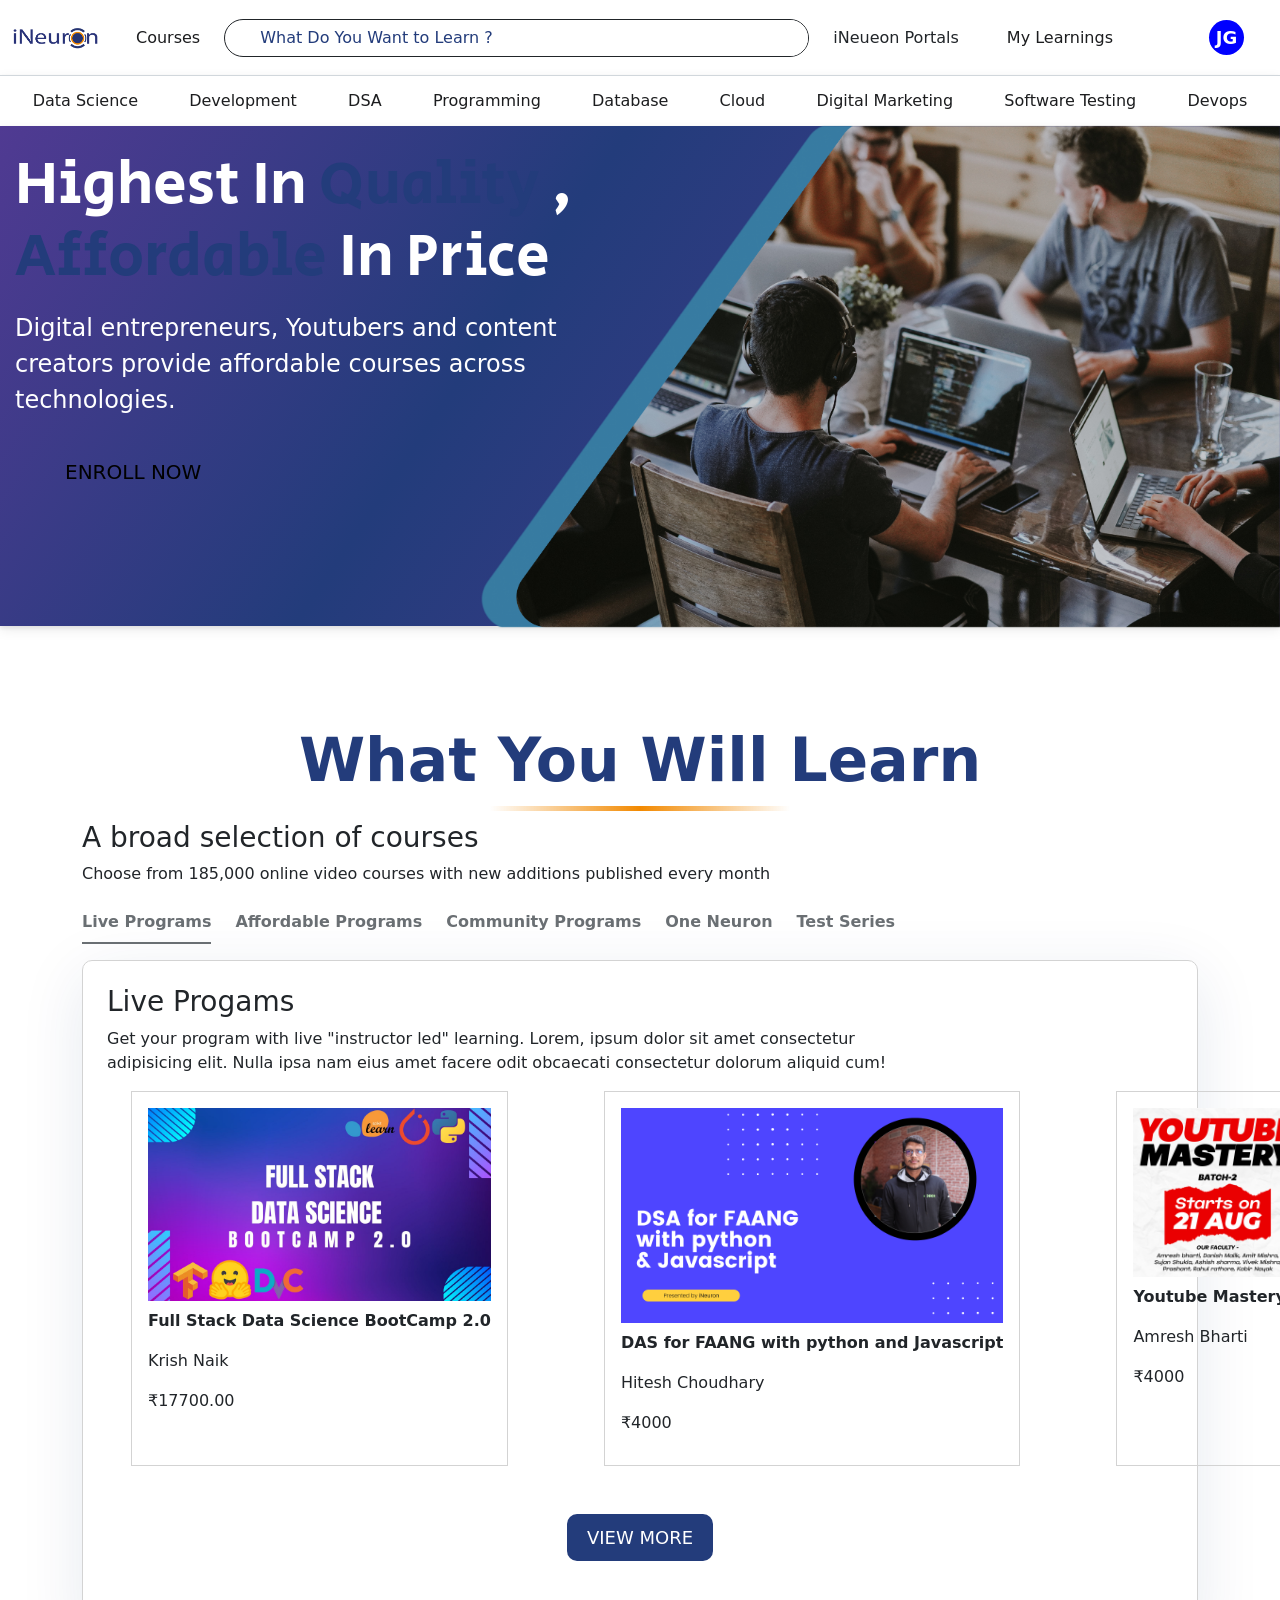
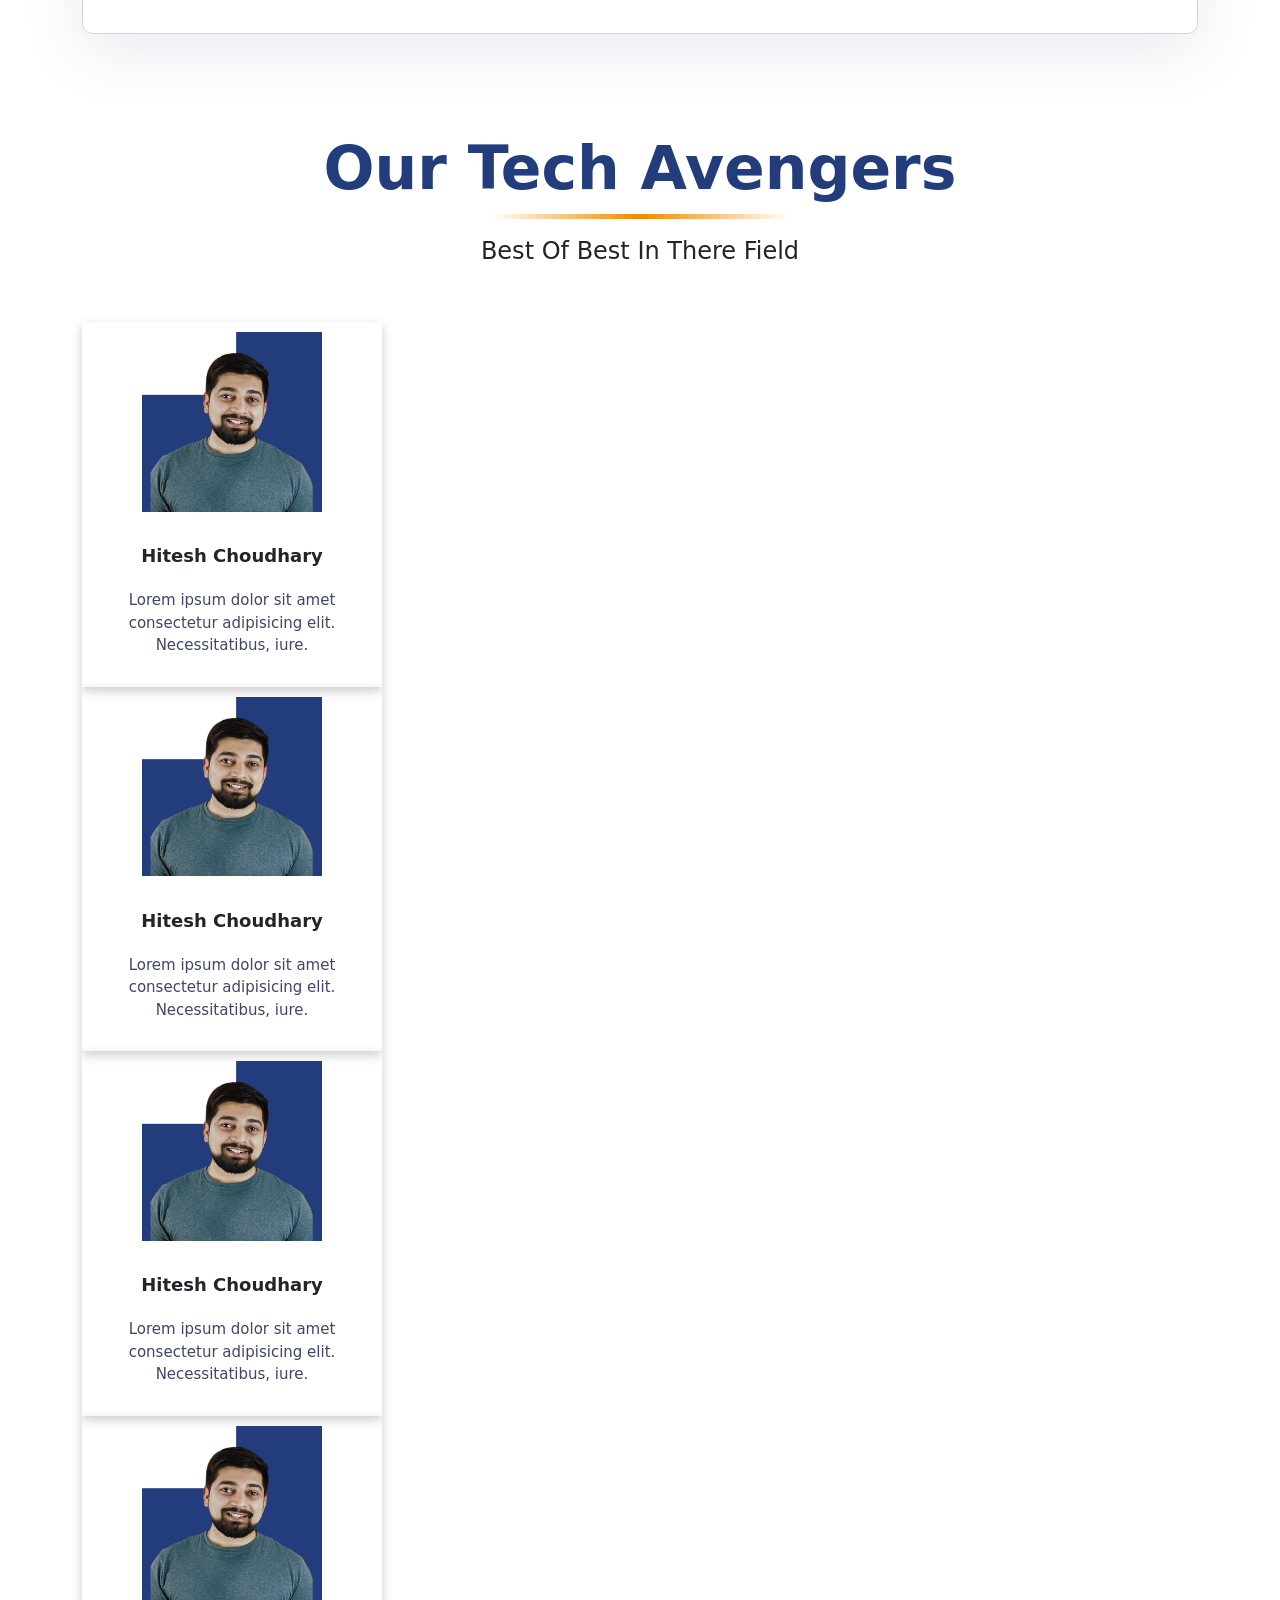
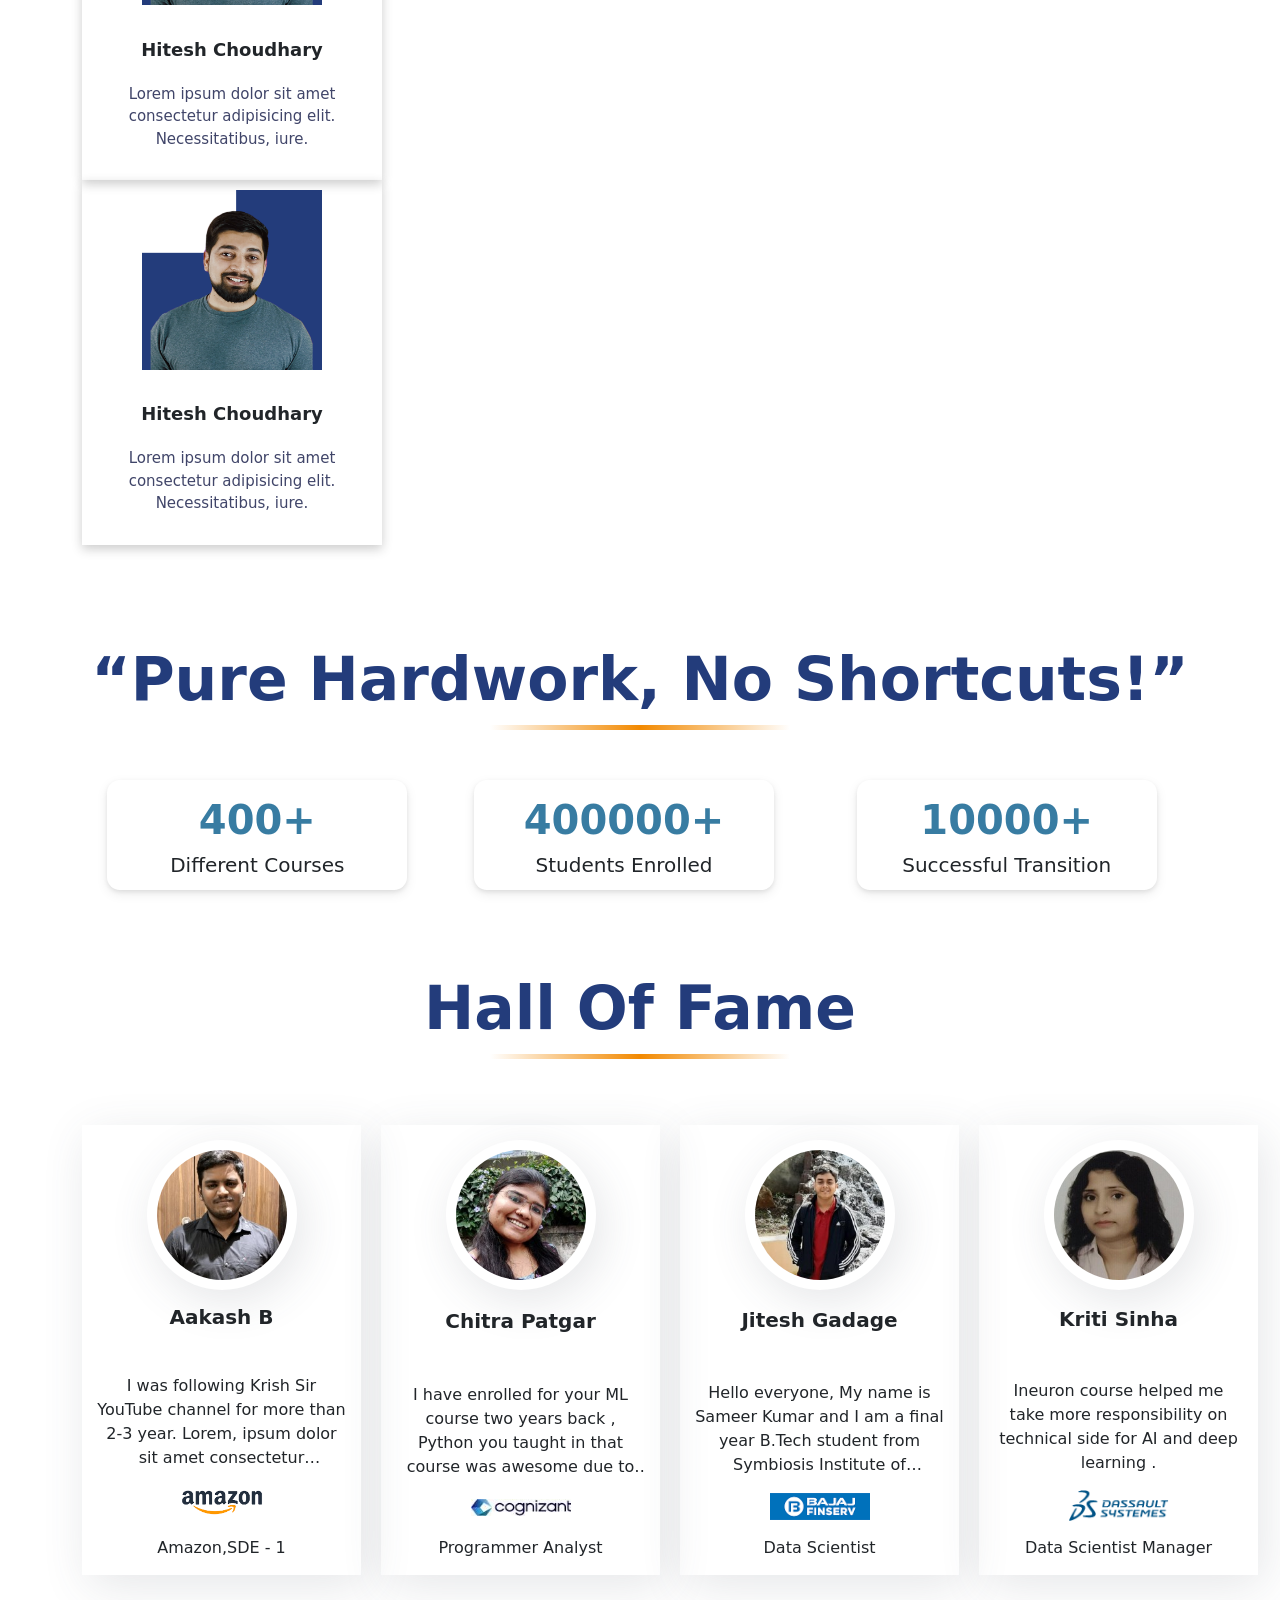
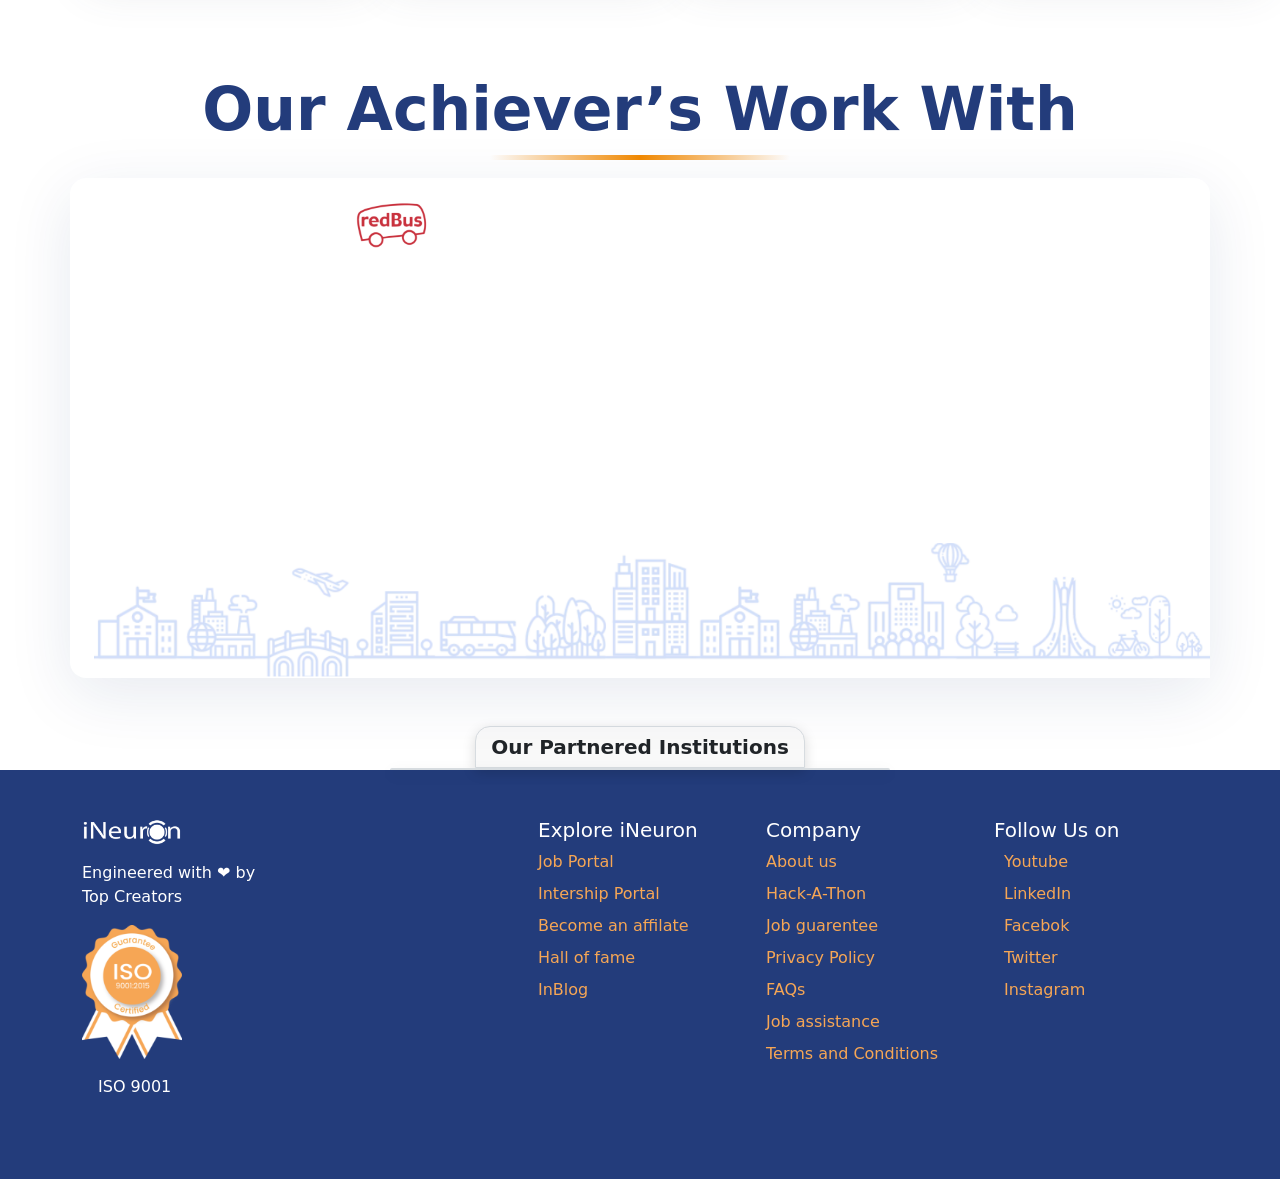
==== index.html @ 837be6ba "done with the slider bug fix" ====
<!DOCTYPE html>
<html lang="en">

<head>
    <meta charset="UTF-8">
    <meta http-equiv="X-UA-Compatible" content="IE=edge">
    <meta name="viewport" content="width=device-width, initial-scale=1.0">
    <title>Affordable & Competent Courses</title>
    <link rel="stylesheet" href="./css/style.css">
    <link rel="icon" href="./assets/favicon.jpg" type="image/png">
    <script src="jquery-3.6.0.min.js"></script>

    <!-- bootstap  -->
    <link href="https://cdn.jsdelivr.net/npm/bootstrap@5.2.0/dist/css/bootstrap.min.css" rel="stylesheet"
        integrity="sha384-gH2yIJqKdNHPEq0n4Mqa/HGKIhSkIHeL5AyhkYV8i59U5AR6csBvApHHNl/vI1Bx" crossorigin="anonymous">
    <!-- bootstap  -->
    <script src="jquery-3.6.0.min.js"></script>

    <script src="./script.js"></script>
    <script src="https://unpkg.com/aos@2.3.1/dist/aos.js"></script>


    <link rel="stylesheet" href="https://cdnjs.cloudflare.com/ajax/libs/slick-carousel/1.8.1/slick.css"
        integrity="sha512-wR4oNhLBHf7smjy0K4oqzdWumd+r5/+6QO/vDda76MW5iug4PT7v86FoEkySIJft3XA0Ae6axhIvHrqwm793Nw=="
        crossorigin="anonymous" referrerpolicy="no-referrer" />

    <link href="https://unpkg.com/aos@2.3.1/dist/aos.css" rel="stylesheet">


    <link rel="preconnect" href="https://fonts.googleapis.com">
    <link rel="preconnect" href="https://fonts.gstatic.com" crossorigin>
    <link href="https://fonts.googleapis.com/css2?family=Secular+One&display=swap" rel="stylesheet">


</head>

<body>

    <div class="full-width">
        <div class="main-wrapper">
            <div class="container-fluid">
                <div class="row main-navHeader d-none d-sm-none d-md-block d-lg-block">
                    <div class="col-md-12 col-12">
                        <div class="navbar-div d-flex b align-items-center">
                            <div class="nav-logo d-flex align-items-center ">
                                <img src="./assets/ineuron-logo.png" alt="ineuron-logo" class="nav-logoimg">
                            </div>
                            <div class="ineuron-coursediv dropdown d-flex h-100 px-4 position-relative">
                                <div class="dropdownn d-flex">
                                    <button class=" dropdown-btn dropdown-toggle" type="button"
                                        data-bs-toggle="dropdown" aria-expanded="false">
                                        Courses
                                    </button>
                                    <div class="dropdown-menu courses-dropdiv">
                                        <div class="dropdown-box d-flex">
                                            <div class="course-column-one">

                                                <div
                                                    class="first-couse d-flex align-items-center justify-content-between px-3">
                                                    <div class="dropdown"><a class="dropdown-item" href="#">Data Science
                                                        </a>
                                                    </div>
                                                    <i class="fa-solid fa-angle-right"></i>
                                                </div>


                                                <div
                                                    class="first-couse d-flex align-items-center justify-content-between px-3">
                                                    <div class="dropdown"><a class="dropdown-item" href="#">Big Data
                                                        </a>
                                                    </div>
                                                    <i class="fa-solid fa-angle-right"></i>
                                                </div>
                                                <div
                                                    class="first-couse d-flex align-items-center justify-content-between px-3">
                                                    <div class="dropdown"><a class="dropdown-item" href="#">Data
                                                            Analytics</Datag>
                                                        </a>
                                                    </div>
                                                    <i class="fa-solid fa-angle-right"></i>
                                                </div>
                                                <div
                                                    class="first-couse d-flex align-items-center justify-content-between px-3">
                                                    <div class="dropdown"><a class="dropdown-item" href="#">Development
                                                        </a>
                                                    </div>
                                                    <i class="fa-solid fa-angle-right"></i>
                                                </div>
                                                <div
                                                    class="first-couse d-flex align-items-center justify-content-between px-3">
                                                    <div class="dropdown"><a class="dropdown-item" href="#">Web
                                                            Development
                                                        </a>
                                                    </div>
                                                    <i class="fa-solid fa-angle-right"></i>
                                                </div>
                                                <div
                                                    class="first-couse d-flex align-items-center justify-content-between px-3">
                                                    <div class="dropdown"><a class="dropdown-item" href="#">Mobile
                                                            Development
                                                        </a>
                                                    </div>
                                                    <i class="fa-solid fa-angle-right"></i>
                                                </div>
                                                <div
                                                    class="first-couse d-flex align-items-center justify-content-between px-3">
                                                    <div class="dropdown"><a class="dropdown-item" href="#">Blockchain
                                                            Development
                                                        </a>
                                                    </div>
                                                    <i class="fa-solid fa-angle-right"></i>
                                                </div>
                                                <div
                                                    class="first-couse d-flex align-items-center justify-content-between px-3">
                                                    <div class="dropdown"><a class="dropdown-item" href="#">Programming
                                                        </a>
                                                    </div>
                                                    <i class="fa-solid fa-angle-right"></i>
                                                </div>
                                                <div
                                                    class="first-couse d-flex align-items-center justify-content-between px-3">
                                                    <div class="dropdown"><a class="dropdown-item" href="#">cyber
                                                            security
                                                        </a>
                                                    </div>
                                                    <i class="fa-solid fa-angle-right"></i>
                                                </div>
                                                <div
                                                    class="first-couse d-flex align-items-center justify-content-between px-3">
                                                    <div class="dropdown"><a class="dropdown-item" href="#">Testing
                                                        </a>
                                                    </div>
                                                    <i class="fa-solid fa-angle-right"></i>
                                                </div>
                                                <div
                                                    class="first-couse d-flex align-items-center justify-content-between px-3">
                                                    <div class="dropdown"><a class="dropdown-item" href="#">Digital
                                                            Marketing
                                                        </a>
                                                    </div>
                                                    <i class="fa-solid fa-angle-right"></i>
                                                </div>

                                            </div>
                                            <div class="course-column-one">

                                                <div
                                                    class="first-couse d-flex align-items-center justify-content-between px-3">
                                                    <div class="dropdown"><a class="dropdown-item" href="#">Cloud
                                                        </a>
                                                    </div>
                                                    <i class="fa-solid fa-angle-right"></i>
                                                </div>


                                                <div
                                                    class="first-couse d-flex align-items-center justify-content-between px-3">
                                                    <div class="dropdown"><a class="dropdown-item" href="#">DEVOPS
                                                        </a>
                                                    </div>
                                                    <i class="fa-solid fa-angle-right"></i>
                                                </div>
                                                <div
                                                    class="first-couse d-flex align-items-center justify-content-between px-3">
                                                    <div class="dropdown"><a class="dropdown-item" href="#">IOT
                                                        </a>
                                                    </div>
                                                    <i class="fa-solid fa-angle-right"></i>
                                                </div>
                                                <div
                                                    class="first-couse d-flex align-items-center justify-content-between px-3">
                                                    <div class="dropdown"><a class="dropdown-item" href="#">RPA
                                                        </a>
                                                    </div>
                                                    <i class="fa-solid fa-angle-right"></i>
                                                </div>
                                                <div
                                                    class="first-couse d-flex align-items-center justify-content-between px-3">
                                                    <div class="dropdown"><a class="dropdown-item" href="#">AR VR
                                                        </a>
                                                    </div>
                                                    <i class="fa-solid fa-angle-right"></i>
                                                </div>
                                                <div
                                                    class="first-couse d-flex align-items-center justify-content-between px-3">
                                                    <div class="dropdown"><a class="dropdown-item" href="#">SALESFORCE
                                                        </a>
                                                    </div>
                                                    <i class="fa-solid fa-angle-right"></i>
                                                </div>
                                                <div
                                                    class="first-couse d-flex align-items-center justify-content-between px-3">
                                                    <div class="dropdown"><a class="dropdown-item" href="#">DTAT
                                                            STRUCTURES
                                                        </a>
                                                    </div>
                                                    <i class="fa-solid fa-angle-right"></i>
                                                </div>
                                                <div
                                                    class="first-couse d-flex align-items-center justify-content-between px-3">
                                                    <div class="dropdown"><a class="dropdown-item" href="#">SYSTEM
                                                            DESIGN
                                                        </a>
                                                    </div>
                                                    <i class="fa-solid fa-angle-right"></i>
                                                </div>
                                                <div
                                                    class="first-couse d-flex align-items-center justify-content-between px-3">
                                                    <div class="dropdown"><a class="dropdown-item" href="#">DATABASE
                                                        </a>
                                                    </div>
                                                    <i class="fa-solid fa-angle-right"></i>
                                                </div>
                                                <div
                                                    class="first-couse d-flex align-items-center justify-content-between px-3">
                                                    <div class="dropdown"><a class="dropdown-item" href="#">APTITUDE
                                                        </a>
                                                    </div>
                                                    <i class="fa-solid fa-angle-right"></i>
                                                </div>
                                                <div
                                                    class="first-couse d-flex align-items-center justify-content-between px-3">
                                                    <div class="dropdown"><a class="dropdown-item" href="#">RESUME
                                                        </a>
                                                    </div>
                                                    <i class="fa-solid fa-angle-right"></i>
                                                </div>
                                            </div>
                                        </div>
                                    </div>
                                </div>
                            </div>
                            <div class="input-group searchbar-div  flex-1">
                                <span class="input-group-text search-icon" id="basic-addon1"><i
                                        class="fa-solid fa-magnifying-glass"></i></span>
                                <input type="text" class="form-control course-serch"
                                    placeholder="What Do You Want to Learn ?" aria-label="Username"
                                    aria-describedby="basic-addon1">
                            </div>

                            <div class="ineuron-coursediv my-4 px-4 position-relative">
                                <div class="all-portasl">
                                    iNeueon Portals
                                </div>
                            </div>
                            <!-- <div class="ineuron-coursediv dropdownn  my-4 px-4 position-relative">
                                My Learning <span><i class="fa-solid fa-angle-down"></i></span>
                            </div> -->

                            <div class="ineuron-coursediv dropdown d-flex h-100 px-4 position-relative">
                                <div class="dropdownn d-flex">
                                    <button class=" dropdown-btn dropdown-toggle" type="button">
                                        My Learnings
                                    </button>

                                    <div class="dropdown-menu  my-learning-div ">
                                        <div class="my-learning ">
                                            <div
                                                class="mycourse-one border-bottom d-flex  justify-content-between align-items-center gap-2 p-2">
                                                <div class="mycousre-imgdiv">
                                                    <img src="./assets/2.png" width="100px" alt="" class="course-img">
                                                </div>
                                                <div class="course-namediv ">
                                                    DSA for FAANG with Javascript and python .
                                                </div>


                                            </div>
                                            <div
                                                class="mycourse-one  d-flex justify-content-between align-items-center gap-2 p-2">
                                                <div class="mycousre-imgdiv">
                                                    <img src="./assets/2.png" width="100px" alt="" class="course-img">
                                                </div>
                                                <div class="course-namediv ">
                                                    DSA for FAANG with Javascript and python .
                                                </div>
                                            </div>

                                        </div>
                                    </div>


                                </div>
                            </div>

                            <div class="ineuron-coursediv my-4 px-4 position-relative">
                                <i class="fa-solid fa-bell"></i>
                            </div>

                            <div class="ineuron-coursediv my-4 px-4 position-relative">
                                <div class="profile-imgdiv d-flex justify-content-center align-items-center">
                                    JG
                                </div>
                            </div>
                        </div>



                    </div>
                </div>
            </div>

            <!---------------------------------------- secondary navbar --------------------------------------------->

            <div class="full-width">
                <div class="main-wrapper">
                    <div class="container-fluid">
                        <div class="secondary-navbar row d-none d-sm-none d-md-block d-lg-block">
                            <div class="col-md-12 col-12">
                                <div class="secnd-navbardiv ">
                                    <div class="col-md-12">
                                        <div
                                            class="allCourses-div d-flex justify-content-center align-items-center position-relative">


                                            <div class="courses-div  d-flex dropdown ">
                                                <div class=" dropdown-btn dropdown-toggle" type="button">
                                                    Data Science
                                                </div>
                                                <div class="dropdown-menu sec-menu ">
                                                    <div class="sec-navmenu">
                                                        <div class="d-flex ">
                                                            <div><a class="dropdown-item text-white"
                                                                    href="#">Actionnn</a></div>
                                                            <div><a class="dropdown-item text-white" href="#">Another
                                                                    action</a></div>
                                                            <div><a class="dropdown-item text-white" href="#">Something
                                                                    else here</a></div>
                                                        </div>
                                                    </div>

                                                </div>
                                            </div>

                                            <div class="courses-div  d-flex dropdown ">
                                                <div class=" dropdown-btn dropdown-toggle" type="button"
                                                    data-bs-toggle="dropdown" aria-expanded="false">
                                                    Development
                                                </div>
                                                <div class="dropdown-menu sec-menu ">
                                                    <div class="sec-navmenu">
                                                        <div class="d-flex ">
                                                            <div><a class="dropdown-item text-white"
                                                                    href="#">Actionnn</a></div>
                                                            <div><a class="dropdown-item text-white" href="#">Another
                                                                    action</a></div>
                                                            <div><a class="dropdown-item text-white" href="#">Something
                                                                    else here</a></div>
                                                        </div>
                                                    </div>

                                                </div>
                                            </div>

                                            <div class="courses-div  d-flex dropdown ">
                                                <div class=" dropdown-btn dropdown-toggle" type="button"
                                                    data-bs-toggle="dropdown" aria-expanded="false">
                                                    DSA
                                                </div>
                                                <div class="dropdown-menu sec-menu ">
                                                    <div class="sec-navmenu">
                                                        <div class="d-flex ">
                                                            <div><a class="dropdown-item text-white"
                                                                    href="#">Actionnn</a></div>
                                                            <div><a class="dropdown-item text-white" href="#">Another
                                                                    action</a></div>
                                                            <div><a class="dropdown-item text-white" href="#">Something
                                                                    else here</a></div>
                                                        </div>
                                                    </div>

                                                </div>
                                            </div>

                                            <div class="courses-div  d-flex dropdown ">
                                                <div class=" dropdown-btn dropdown-toggle" type="button"
                                                    data-bs-toggle="dropdown" aria-expanded="false">
                                                    Programming
                                                </div>
                                                <div class="dropdown-menu sec-menu ">
                                                    <div class="sec-navmenu">
                                                        <div class="d-flex ">
                                                            <div><a class="dropdown-item text-white"
                                                                    href="#">Actionnn</a></div>
                                                            <div><a class="dropdown-item text-white" href="#">Another
                                                                    action</a></div>
                                                            <div><a class="dropdown-item text-white" href="#">Something
                                                                    else here</a></div>
                                                        </div>
                                                    </div>

                                                </div>
                                            </div>

                                            <div class="courses-div  d-flex dropdown ">
                                                <div class=" dropdown-btn dropdown-toggle" type="button"
                                                    data-bs-toggle="dropdown" aria-expanded="false">
                                                    Database
                                                </div>
                                                <div class="dropdown-menu sec-menu ">
                                                    <div class="sec-navmenu">
                                                        <div class="d-flex ">
                                                            <div><a class="dropdown-item text-white"
                                                                    href="#">Actionnn</a></div>
                                                            <div><a class="dropdown-item text-white" href="#">Another
                                                                    action</a></div>
                                                            <div><a class="dropdown-item text-white" href="#">Something
                                                                    else here</a></div>
                                                        </div>
                                                    </div>

                                                </div>
                                            </div>

                                            <div class="courses-div  d-flex dropdown ">
                                                <div class=" dropdown-btn dropdown-toggle" type="button"
                                                    data-bs-toggle="dropdown" aria-expanded="false">
                                                    Cloud
                                                </div>
                                                <div class="dropdown-menu sec-menu ">
                                                    <div class="sec-navmenu">
                                                        <div class="d-flex ">
                                                            <div><a class="dropdown-item text-white"
                                                                    href="#">Actionnn</a></div>
                                                            <div><a class="dropdown-item text-white" href="#">Another
                                                                    action</a></div>
                                                            <div><a class="dropdown-item text-white" href="#">Something
                                                                    else here</a></div>
                                                        </div>
                                                    </div>

                                                </div>
                                            </div>

                                            <div class="courses-div  d-flex dropdown ">
                                                <div class=" dropdown-btn dropdown-toggle" type="button"
                                                    data-bs-toggle="dropdown" aria-expanded="false">
                                                    Digital Marketing
                                                </div>
                                                <div class="dropdown-menu sec-menu ">
                                                    <div class="sec-navmenu">
                                                        <div class="d-flex ">
                                                            <div><a class="dropdown-item text-white"
                                                                    href="#">Actionnn</a></div>
                                                            <div><a class="dropdown-item text-white" href="#">Another
                                                                    action</a></div>
                                                            <div><a class="dropdown-item text-white" href="#">Something
                                                                    else here</a></div>
                                                        </div>
                                                    </div>

                                                </div>
                                            </div>
                                            <div class="courses-div  d-flex dropdown ">
                                                <div class=" dropdown-btn dropdown-toggle" type="button"
                                                    data-bs-toggle="dropdown" aria-expanded="false">
                                                    Software Testing
                                                </div>
                                                <div class="dropdown-menu sec-menu ">
                                                    <div class="sec-navmenu">
                                                        <div class="d-flex ">
                                                            <div><a class="dropdown-item text-white"
                                                                    href="#">Actionnn</a></div>
                                                            <div><a class="dropdown-item text-white" href="#">Another
                                                                    action</a></div>
                                                            <div><a class="dropdown-item text-white" href="#">Something
                                                                    else here</a></div>
                                                        </div>
                                                    </div>

                                                </div>
                                            </div>

                                            <div class="courses-div  d-flex dropdown ">
                                                <div class=" dropdown-btn dropdown-toggle" type="button"
                                                    data-bs-toggle="dropdown" aria-expanded="false">
                                                    Devops
                                                </div>
                                                <div class="dropdown-menu sec-menu-devops ">
                                                    <div class="sec-navmenu">
                                                        <div class="d-flex ">
                                                            <div><a class="dropdown-item text-white"
                                                                    href="#">Actionnn</a></div>
                                                            <div><a class="dropdown-item text-white" href="#">Another
                                                                    action</a></div>
                                                            <div><a class="dropdown-item text-white" href="#">Something
                                                                    else here</a></div>
                                                        </div>
                                                    </div>

                                                </div>
                                            </div>
                                        </div>
                                    </div>
                                </div>
                            </div>
                        </div>
                    </div>
                </div>
            </div>


            <!---------------------------------------- secondary navbar --------------------------------------------->

            <!----------------------------------------------------- mobile navbar  -------------------------------->

            <div class="full-width d-xs-block d-sm-block d-md-none d-lg-none d-xl-none mobile-nav">
                <div class="container p-0 m-0">
                    <div class="col-12 ">
                        <div class="d-flex justify-content-between align-items-center p-3">
                            <div id="menu-open" class="menu-img " onclick="openNav();">
                                <img loading="lazy" style="height: 30px; width: 30px;"
                                    src="https://ineuron.ai/images/hamburger.svg" alt="Play fantasy games online">
                            </div>
                            <div id="menu-close" style="display: none;" onclick="" class="menu-img menu-close">

                                <img loading="lazy" onclick="closeNav()" style="height: 30px; width: 30px;"
                                    src="./assets/close.png" alt="Play fantasy games online">
                            </div>
                            <div class="mob-logo">
                                <img src="./assets/ineuron-logo.png" style="width: 100px;" alt="iNeuron"
                                    class="mob-logoimg">
                            </div>
                            <div class="mob-serachdiv">
                                <i class="fa-solid fa-magnifying-glass"></i>
                            </div>
                        </div>
                    </div>
                </div>
            </div>



            <!--------------------------------------    hero section start  ----------------------------------------------------->
            <div id="backdrop">

            </div>

            <div id="mySidenavMenu" class="sidenavMenu d-xs-block d-sm-block d-md-none d-lg-none d-xl-none">
                <div class="sliderMenu full-width">
                    <div class="mob-nav-header full-width">
                        <div class="navheader-wrapper p-3 d-flex  align-items-center ">
                            <div class="profile-div position-relative">
                                <div class="profile-img">
                                    JG
                                </div>
                                <span class="active-dot"></span>
                            </div>
                            <div class="user-detailsDiv">
                                <div class="userdetail-box  d-flex justify-content-between align-items-center">
                                    <div class="user-nameDiv">
                                        <h6 class="mx-2">Hi,Jitesh Gadage</h6>
                                        <p class="mx-2">Welcome Back</p>
                                    </div>

                                    <div class="user-openProfile">
                                        <i class="fa-solid fa-angle-right"></i>
                                    </div>

                                </div>
                            </div>
                        </div>
                    </div>

                    <div class="mob-courses-div">
                        <div class="mobcourse-priHeading pt-3 px-3">
                            Learn
                        </div>
                        <div class="mob-coursename-div  pt-2 px-3">
                            My Learning
                        </div>
                    </div>



                    <div class="mob-courses-div">
                        <div class="mobcourse-priHeading pt-3 px-3">
                            Most Popular
                        </div>
                        <div class="mob-coursename-div d-flex justify-content-between align-items-center  pt-2 px-3">
                            <div>Data Analaytics</div>
                            <span><i class="fa-solid fa-angle-right"></i></span>
                        </div>
                        <div class="mob-coursename-div d-flex justify-content-between align-items-center  pt-2 px-3">
                            <div>Web Developemnt</div>
                            <span><i class="fa-solid fa-angle-right"></i></span>
                        </div>
                        <div class="mob-coursename-div d-flex justify-content-between align-items-center  pt-2 px-3">
                            <div>App Developemnt</div>
                            <span><i class="fa-solid fa-angle-right"></i></span>
                        </div>
                        <div class="mob-coursename-div d-flex justify-content-between align-items-center  pt-2 px-3">
                            <div>Programming</div>
                            <span><i class="fa-solid fa-angle-right"></i></span>
                        </div>

                    </div>


                </div>
            </div>

            <div class="mobile-hero-section d-xs-block d-sm-block d-md-none d-lg-none d-xl-none mt-3" data-aos="fade-up"
                data-aos-duration="2000">
                <div class="container">
                    <div class="row">
                        <div class="col-12 ">
                            <div class="mob-banner-div">
                                <!-- <img src="./assets/Untitleddd.png"  alt="" style="width:100%;" class=" hero-mob-banner"> -->
                                <div class="banner-top position-relative">
                                    <img src="./assets/hero-influencers1.webp" style="width: 100%;" alt=""
                                        class="banner-top-img">
                                    <p class="banner-subtitle">Learn From the best of Industry</p>
                                </div>
                                <div class="banner-bottom text-center">

                                    <h1 class="bbaner-bottom-heading py-3 ">
                                        Highest in <span class="text-blue"> Quality</span>,
                                        <span class="text-blue">Affordable </span> in Price
                                    </h1>
                                    <p>Digital entrepreneurs, Youtubers and content creators provide affordable courses
                                        across
                                        technologies.</p>
                                    <button>
                                        Enroll Now
                                    </button>
                                </div>
                            </div>

                        </div>


                    </div>
                </div>
            </div>



            <div class="container-fluide slider-container d-none d-sm-none d-md-block d-lg-block">
                <div class="row  slider-main-div">
                    <div class="col-md-12 col-12 d-flex justify-content-between position-relative">
                        <div class="banner-heading-div pt-4" data-aos="fade-right" data-aos-duration="2000">
                            <div class="banner-leftdiv">


                                <h1>Highest in <span class="text-blue"> Quality </span>, <br> <Span
                                        class="text-blue">affordable</Span> in Price</h1>

                                <p class="pt-2 m-0">Digital entrepreneurs, Youtubers and content creators provide
                                    affordable
                                    courses across technologies.</p>

                                <div class="enroll-nowbtn pt-4">
                                    <button class="enroll-now ">
                                        Enroll Now
                                    </button>
                                </div>
                            </div>
                        </div>
                        <div class="banner-img-div position-absolute">
                            <img src="./assets/Vector 1.png" style="width:800px;" alt="">
                        </div>
                    </div>



                </div>
            </div>

            <!------------------------------------------------ all courses section start  ------------------------------>

            <div class="container py-5 " data-aos="fade-up" data-aos-duration="2000">
                <div class="row">
                    <div class="col-md-12 col-12">
                        <div class="course-selection-div">

                            <h2 class="text-center course-primary-div">What you will learn</h2>

                            <h3 class="course-secondary-div ">
                                A broad selection of courses
                            </h3>
                            <p>Choose from 185,000 online video courses with new additions published every month</p>
                        </div>

                        <div class="all-courses-tabsdiv mt-3">
                            <div class="courses-tabs-wrapper allTabs d-flex gap-4 my-3">
                                
                                <div class="tabs-div py-2 liveprogramTab active">
                                    Live Programs</div>
                                <div class="tabs-div py-2 affordableprogramTab" >Affordable
                                    Programs</div>
                                <div class="tabs-div py-2 CommunityProgramsTab" >Community Programs</div>
                                <div class="tabs-div py-2 OneNeuronTab" >One Neuron</div>
                                <div class="tabs-div py-2 TestSeriesTab" >Test Series</div>

                            </div>

                            <div class="data-scince-courses">

                                

                                <!--------------------------- Live Program  --------------------------------------->

                                <div  class="Live-Program  p-4 ">
                                    <h3 class="select-cousre-title">Live Progams</h3>
                                    <p>Get your program with live "instructor led" learning. Lorem, ipsum dolor sit amet
                                        consectetur
                                        adipisicing elit. Nulla ipsa nam eius amet facere odit obcaecati consectetur
                                        dolorum
                                        aliquid
                                        cum!</p>

                                    <div class="course-card-maindiv d-flex gap-5 multiple-items single-item">

                                        <div class="course-cards-div mx-4 p-3 ">
                                            <a href="https://ineuron.ai/course/Full-Stack-Data-Science-BootCamp-2.0">
                                                <div class="card-top">
                                                    <div class="card-top-imgdiv">
                                                        <img src="./assets//fulstack-datascience.jpg" alt=""
                                                            class="card-img">
                                                    </div>
                                                    <div class="card-name mt-2">Full Stack Data Science BootCamp 2.0
                                                    </div>
                                                    <div class="card-owner py-3">Krish Naik</div>
                                                    <div class="card-amount">₹17700.00</div>
                                                </div>
                                            </a>
                                        </div>

                                        <div class="course-cards-div mx-4 p-3 ">
                                            <div class="card-top">
                                                <div class="card-top-imgdiv">
                                                    <img src="./assets/2.png" alt="" class="card-img">
                                                </div>
                                                <div class="card-name mt-2">DAS for FAANG with python and Javascript
                                                </div>
                                                <div class="card-owner py-3">Hitesh Choudhary</div>
                                                <div class="card-amount">₹4000</div>
                                            </div>
                                        </div>

                                        <div id="courde-disc" style="display:none;">
                                            hello
                                        </div>

                                        <div class="course-cards-div mx-4 p-3 ">
                                            <div class="card-top">
                                                <div class="card-top-imgdiv">
                                                    <img src="./assets/youtube-mastery.jpg" alt="" class="card-img">
                                                </div>
                                                <div class="card-name mt-2">Youtube Mastery Batch 2 in Hindi</div>
                                                <div class="card-owner py-3">Amresh Bharti</div>
                                                <div class="card-amount">₹4000</div>
                                            </div>
                                        </div>
                                        <div class="course-cards-div mx-4 p-3 ">
                                            <div class="card-top">
                                                <div class="card-top-imgdiv">
                                                    <img src="./assets/62d144bf5af3c72263428ffd.jpg" alt=""
                                                        class="card-img">
                                                </div>
                                                <div class="card-name mt-2">Advance Facebook Marketing Course in Hindi
                                                </div>
                                                <div class="card-owner py-3">Hitesh Choudhary</div>
                                                <div class="card-amount">₹3000</div>
                                            </div>
                                        </div>

                                        <div class="course-cards-div mx-4 p-3">
                                            <div class="card-top">
                                                <div class="card-top-imgdiv">
                                                    <img src="./assets/2.png" alt="" class="card-img">
                                                </div>
                                                <div class="card-name mt-2">DAS for FAANG with python</div>
                                                <div class="card-owner py-3">Hitesh Choudhary</div>
                                                <div class="card-amount">₹4000</div>
                                            </div>
                                        </div>

                                        <div class="course-cards-div mx-4 p-3">
                                            <div class="card-top">
                                                <div class="card-top-imgdiv">
                                                    <img src="./assets/62dbfcbf8a6db091f84577dd.jpg" alt=""
                                                        class="card-img">
                                                </div>
                                                <div class="card-name mt-2">Digital Marketing Batch 2 in Hindi</div>
                                                <div class="card-owner py-3">Hitesh Choudhary</div>
                                                <div class="card-amount">₹11000</div>
                                            </div>
                                        </div>

                                        <div class="course-cards-div mx-4 p-3 ">
                                            <div class="card-top">
                                                <div class="card-top-imgdiv">
                                                    <img src="./assets/youtube-mastery.jpg" alt="" class="card-img">
                                                </div>
                                                <div class="card-name mt-2">Youtube Mastery Batch 2 in Hindi</div>
                                                <div class="card-owner py-3">Amresh Bharti</div>
                                                <div class="card-amount">₹4000</div>
                                            </div>
                                        </div>

                                        <div class="course-cards-div mx-4 p-3 ">
                                            <div class="card-top">
                                                <div class="card-top-imgdiv">
                                                    <img src="./assets/2.png" alt="" class="card-img">
                                                </div>
                                                <div class="card-name mt-2">DAS for FAANG with python</div>
                                                <div class="card-owner py-3">Hitesh Choudhary</div>
                                                <div class="card-amount">₹4000</div>
                                            </div>
                                        </div>
                                        <div class="course-cards-div mx-4 p-3 ">
                                            <div class="card-top">
                                                <div class="card-top-imgdiv">
                                                    <img src="./assets/youtube-mastery.jpg" alt="" class="card-img">
                                                </div>
                                                <div class="card-name mt-2">Youtube Mastery Batch 2 in Hindi</div>
                                                <div class="card-owner py-3">Amresh Bharti</div>
                                                <div class="card-amount">₹4000</div>
                                            </div>
                                        </div>
                                    </div>

                                    <div class="view-more-button d-flex justify-content-center align-items-center py-5">
                                        <button class="view-morebtn">View More</button>
                                    </div>
                                </div>

                                <!--------------------------- Affordabe Program  --------------------------------------->


                                <div  class="Affordabe-Program  p-4 " style="display: none;">
                                    <h3 class="select-cousre-title">Affordabe Program</h3>
                                    <p>Get your program with live "instructor led" learning. Lorem, ipsum dolor sit amet
                                        consectetur
                                        adipisicing elit. Nulla ipsa nam eius amet facere odit obcaecati consectetur
                                        dolorum
                                        aliquid
                                        cum!</p>

                                    <div class="course-card-maindiv d-flex gap-4 ">
                                        <div class="course-cards-div mx-4 p-3 " id="hoverdiv" style="display:none;">
                                            <div class="card-top">
                                                <div class="card-top-imgdiv">
                                                    <img src="./assets/2.png" alt="" class="card-img"
                                                        onmouseover="bigImg(e)">
                                                </div>
                                                <div class="card-name mt-2">DAS for FAANG with python and Javascript
                                                </div>
                                                <div class="card-owner py-3">Hitesh Choudhary</div>
                                                <div class="card-amount">₹4000</div>
                                            </div>
                                        </div>

                                        <!-- <div id="courde-disc" style="display:none;">
                                    hello
                                </div> -->

                                        <div class="course-cards-div mx-4 p-3 ">
                                            <div class="card-top">
                                                <div class="card-top-imgdiv">
                                                    <img src="./assets/youtube-mastery.jpg" alt="" class="card-img">
                                                </div>
                                                <div class="card-name mt-2">Youtube Mastery Batch 2 in Hindi</div>
                                                <div class="card-owner py-3">Amresh Bharti</div>
                                                <div class="card-amount">₹4000</div>
                                            </div>
                                        </div>
                                        <div class="course-cards-div mx-4 p-3 ">
                                            <div class="card-top">
                                                <div class="card-top-imgdiv">
                                                    <img src="./assets/62d144bf5af3c72263428ffd.jpg" alt=""
                                                        class="card-img">
                                                </div>
                                                <div class="card-name mt-2">Advance Facebook Marketing Course in Hindi
                                                </div>
                                                <div class="card-owner py-3">Hitesh Choudhary</div>
                                                <div class="card-amount">₹3000</div>
                                            </div>
                                        </div>

                                        <div class="course-cards-div mx-4 p-3">
                                            <div class="card-top">
                                                <div class="card-top-imgdiv">
                                                    <img src="./assets/2.png" alt="" class="card-img">
                                                </div>
                                                <div class="card-name mt-2">DAS for FAANG with python</div>
                                                <div class="card-owner py-3">Hitesh Choudhary</div>
                                                <div class="card-amount">₹4000</div>
                                            </div>
                                        </div>




                                    </div>

                                    <div class="view-more-button d-flex justify-content-center align-items-center py-5">
                                        <button class="view-morebtn">View More</button>
                                    </div>
                                </div>


                                <!--------------------------- Community Program  --------------------------------------->

                                <div  class="Community-Program  p-4 " style="display: none;">
                                    <h3 class="select-cousre-title">Commnunity Program</h3>
                                    <p>Get your program with live "instructor led" learning. Lorem, ipsum dolor sit amet
                                        consectetur
                                        adipisicing elit. Nulla ipsa nam eius amet facere odit obcaecati consectetur
                                        dolorum
                                        aliquid
                                        cum!</p>

                                    <div class="course-card-maindiv d-flex gap-4 ">
                                        <div class="course-cards-div mx-4 p-3 " id="hoverdiv" style="display:none;">
                                            <div class="card-top">
                                                <div class="card-top-imgdiv">
                                                    <img src="./assets/2.png" alt="" class="card-img"
                                                        onmouseover="bigImg(e)">
                                                </div>
                                                <div class="card-name mt-2">DAS for FAANG with python and Javascript
                                                </div>
                                                <div class="card-owner py-3">Hitesh Choudhary</div>
                                                <div class="card-amount">₹4000</div>
                                            </div>
                                        </div>

                                        <!-- <div id="courde-disc" style="display:none;">
                            hello
                        </div> -->

                                        <div class="course-cards-div mx-4 p-3 ">
                                            <div class="card-top">
                                                <div class="card-top-imgdiv">
                                                    <img src="./assets/youtube-mastery.jpg" alt="" class="card-img">
                                                </div>
                                                <div class="card-name mt-2">Youtube Mastery Batch 2 in Hindi</div>
                                                <div class="card-owner py-3">Amresh Bharti</div>
                                                <div class="card-amount">₹4000</div>
                                            </div>
                                        </div>
                                        <div class="course-cards-div mx-4 p-3 ">
                                            <div class="card-top">
                                                <div class="card-top-imgdiv">
                                                    <img src="./assets/62d144bf5af3c72263428ffd.jpg" alt=""
                                                        class="card-img">
                                                </div>
                                                <div class="card-name mt-2">Advance Facebook Marketing Course in Hindi
                                                </div>
                                                <div class="card-owner py-3">Hitesh Choudhary</div>
                                                <div class="card-amount">₹3000</div>
                                            </div>
                                        </div>

                                        <div class="course-cards-div mx-4 p-3">
                                            <div class="card-top">
                                                <div class="card-top-imgdiv">
                                                    <img src="./assets/2.png" alt="" class="card-img">
                                                </div>
                                                <div class="card-name mt-2">DAS for FAANG with python</div>
                                                <div class="card-owner py-3">Hitesh Choudhary</div>
                                                <div class="card-amount">₹4000</div>
                                            </div>
                                        </div>




                                    </div>

                                    <div class="view-more-button d-flex justify-content-center align-items-center py-5">
                                        <button class="view-morebtn">View More</button>
                                    </div>
                                </div>

                                <!--------------------------- One Neuron--------------------------------------->

                                <div  class="One-Neuron  p-4 " style="display: none;">
                                    <h3 class="select-cousre-title">One Neuron</h3>
                                    <p>Get your program with live "instructor led" learning. Lorem, ipsum dolor sit amet
                                        consectetur
                                        adipisicing elit. Nulla ipsa nam eius amet facere odit obcaecati consectetur
                                        dolorum
                                        aliquid
                                        cum!</p>

                                    <div class="course-card-maindiv d-flex gap-4 ">
                                        <div class="course-cards-div mx-4 p-3 " id="hoverdiv" style="display:none;">
                                            <div class="card-top">
                                                <div class="card-top-imgdiv">
                                                    <img src="./assets/2.png" alt="" class="card-img"
                                                        onmouseover="bigImg(e)">
                                                </div>
                                                <div class="card-name mt-2">DAS for FAANG with python and Javascript
                                                </div>
                                                <div class="card-owner py-3">Hitesh Choudhary</div>
                                                <div class="card-amount">₹4000</div>
                                            </div>
                                        </div>

                                        <!-- <div id="courde-disc" style="display:none;">
                            hello
                        </div> -->

                                        <div class="course-cards-div mx-4 p-3 ">
                                            <div class="card-top">
                                                <div class="card-top-imgdiv">
                                                    <img src="./assets/youtube-mastery.jpg" alt="" class="card-img">
                                                </div>
                                                <div class="card-name mt-2">Youtube Mastery Batch 2 in Hindi</div>
                                                <div class="card-owner py-3">Amresh Bharti</div>
                                                <div class="card-amount">₹4000</div>
                                            </div>
                                        </div>
                                        <div class="course-cards-div mx-4 p-3 ">
                                            <div class="card-top">
                                                <div class="card-top-imgdiv">
                                                    <img src="./assets/62d144bf5af3c72263428ffd.jpg" alt=""
                                                        class="card-img">
                                                </div>
                                                <div class="card-name mt-2">Advance Facebook Marketing Course in Hindi
                                                </div>
                                                <div class="card-owner py-3">Hitesh Choudhary</div>
                                                <div class="card-amount">₹3000</div>
                                            </div>
                                        </div>

                                        <div class="course-cards-div mx-4 p-3">
                                            <div class="card-top">
                                                <div class="card-top-imgdiv">
                                                    <img src="./assets/2.png" alt="" class="card-img">
                                                </div>
                                                <div class="card-name mt-2">DAS for FAANG with python</div>
                                                <div class="card-owner py-3">Hitesh Choudhary</div>
                                                <div class="card-amount">₹4000</div>
                                            </div>
                                        </div>




                                    </div>

                                    <div class="view-more-button d-flex justify-content-center align-items-center py-5">
                                        <button class="view-morebtn">View More</button>
                                    </div>
                                </div>

                                <!--------------------------- Text Series-------------------------------------->

                                <div  class="Text-Series  p-4 " style="display: none;">
                                    <h3 class="select-cousre-title">Text Series</h3>
                                    <p>Get your program with live "instructor led" learning. Lorem, ipsum dolor sit amet
                                        consectetur
                                        adipisicing elit. Nulla ipsa nam eius amet facere odit obcaecati consectetur
                                        dolorum
                                        aliquid
                                        cum!</p>

                                    <div class="course-card-maindiv d-flex gap-4 ">
                                        <div class="course-cards-div mx-4 p-3 " id="hoverdiv" style="display:none;">
                                            <div class="card-top">
                                                <div class="card-top-imgdiv">
                                                    <img src="./assets/2.png" alt="" class="card-img"
                                                        onmouseover="bigImg(e)">
                                                </div>
                                                <div class="card-name mt-2">DAS for FAANG with python and Javascript
                                                </div>
                                                <div class="card-owner py-3">Hitesh Choudhary</div>
                                                <div class="card-amount">₹4000</div>
                                            </div>
                                        </div>

                                        <!-- <div id="courde-disc" style="display:none;">
                            hello
                        </div> -->

                                        <div class="course-cards-div mx-4 p-3 ">
                                            <div class="card-top">
                                                <div class="card-top-imgdiv">
                                                    <img src="./assets/youtube-mastery.jpg" alt="" class="card-img">
                                                </div>
                                                <div class="card-name mt-2">Youtube Mastery Batch 2 in Hindi</div>
                                                <div class="card-owner py-3">Amresh Bharti</div>
                                                <div class="card-amount">₹4000</div>
                                            </div>
                                        </div>
                                        <div class="course-cards-div mx-4 p-3 ">
                                            <div class="card-top">
                                                <div class="card-top-imgdiv">
                                                    <img src="./assets/62d144bf5af3c72263428ffd.jpg" alt=""
                                                        class="card-img">
                                                </div>
                                                <div class="card-name mt-2">Advance Facebook Marketing Course in Hindi
                                                </div>
                                                <div class="card-owner py-3">Hitesh Choudhary</div>
                                                <div class="card-amount">₹3000</div>
                                            </div>
                                        </div>

                                        <div class="course-cards-div mx-4 p-3">
                                            <div class="card-top">
                                                <div class="card-top-imgdiv">
                                                    <img src="./assets/2.png" alt="" class="card-img">
                                                </div>
                                                <div class="card-name mt-2">DAS for FAANG with python</div>
                                                <div class="card-owner py-3">Hitesh Choudhary</div>
                                                <div class="card-amount">₹4000</div>
                                            </div>
                                        </div>




                                    </div>

                                    <div class="view-more-button d-flex justify-content-center align-items-center py-5">
                                        <button class="view-morebtn">View More</button>
                                    </div>
                                </div>


                            </div>







                        </div>
                    </div>
                </div>
            </div>


            <!------------------------------------------------ all courses section start  ------------------------------>




            <!---------------------------- our tech avengers  --------------->



            <div class="full-width " data-aos="fade-up" data-aos-duration="2000">
                <div class="container">
                    <div class="row">

                        <h2 class="text-center course-primary-div">Our Tech Avengers</h2>

                        <h4 class="best-of-best text-center">Best Of Best In There Field</h4>

                        <div class="tech-avengers-div    align-items-center py-5">


                            <div class="avengers-card-div">
                                <div class="avengers-cardimg-div d-flex justify-content-center align-items-center">
                                    <img src="./assets/Group 2.png" style="width:180px;" alt="" class="avenger-img">
                                </div>
                                <div class="avenger-bottom">
                                    <div class="avanege-name">
                                        Hitesh choudhary
                                    </div>
                                    <div class="avenger-disc">
                                        Lorem ipsum dolor sit amet consectetur adipisicing elit. Necessitatibus, iure.
                                    </div>
                                    <div class="avenger-social">
                                        <i class="fa-brands fa-youtube "></i>
                                    </div>
                                </div>

                            </div>
                            <div class="avengers-card-div">
                                <div class="avengers-cardimg-div d-flex justify-content-center align-items-center">
                                    <img src="./assets/Group 2.png" style="width:180px;" alt="" class="avenger-img">
                                </div>
                                <div class="avenger-bottom">
                                    <div class="avanege-name">
                                        Hitesh choudhary
                                    </div>
                                    <div class="avenger-disc">
                                        Lorem ipsum dolor sit amet consectetur adipisicing elit. Necessitatibus, iure.
                                    </div>
                                    <div class="avenger-social">
                                        <i class="fa-brands fa-youtube "></i>
                                    </div>
                                </div>

                            </div>
                            <div class="avengers-card-div">
                                <div class="avengers-cardimg-div d-flex justify-content-center align-items-center">
                                    <img src="./assets/Group 2.png" style="width:180px;" alt="" class="avenger-img">
                                </div>
                                <div class="avenger-bottom">
                                    <div class="avanege-name">
                                        Hitesh choudhary
                                    </div>
                                    <div class="avenger-disc">
                                        Lorem ipsum dolor sit amet consectetur adipisicing elit. Necessitatibus, iure.
                                    </div>
                                    <div class="avenger-social">
                                        <i class="fa-brands fa-youtube "></i>
                                    </div>
                                </div>

                            </div>
                            <div class="avengers-card-div">
                                <div class="avengers-cardimg-div d-flex justify-content-center align-items-center">
                                    <img src="./assets/Group 2.png" style="width:180px;" alt="" class="avenger-img">
                                </div>
                                <div class="avenger-bottom">
                                    <div class="avanege-name">
                                        Hitesh choudhary
                                    </div>
                                    <div class="avenger-disc">
                                        Lorem ipsum dolor sit amet consectetur adipisicing elit. Necessitatibus, iure.
                                    </div>
                                    <div class="avenger-social">
                                        <i class="fa-brands fa-youtube "></i>
                                    </div>
                                </div>

                            </div>


                            <div class="avengers-card-div">
                                <div class="avengers-cardimg-div d-flex justify-content-center align-items-center">
                                    <img src="./assets/Group 2.png" style="width:180px;" alt="" class="avenger-img">
                                </div>
                                <div class="avenger-bottom">
                                    <div class="avanege-name">
                                        Hitesh choudhary
                                    </div>
                                    <div class="avenger-disc">
                                        Lorem ipsum dolor sit amet consectetur adipisicing elit. Necessitatibus, iure.
                                    </div>
                                    <div class="avenger-social">
                                        <i class="fa-brands fa-youtube "></i>
                                    </div>
                                </div>

                            </div>


                        </div>
                    </div>
                </div>
            </div>




            <div class="header-cards-div  ">
                <div class="container">
                    <div class="row">
                        <h2 class="text-center course-primary-div ">“Pure Hardwork, No Shortcuts!”</h2>

                        <div
                            class="headercard-wrapper flex-wrap d-flex justify-content-around align-items-center  py-3">
                            <div class="header-cards  ">
                                <div
                                    class="header-card-wrapper d-flex flex-column justify-content-center align-items-center text-center">
                                    <!-- <div class="head-card-imgdiv">
                                <img src="./assets/books-icon.svg" style="width:70px;" alt="">
                            </div> -->
                                    <div class="head-card-name bg-white">
                                        <div>
                                            <span> 400+</span> <br> Different Courses
                                        </div>
                                    </div>
                                </div>
                            </div>
                            <div class="header-cards  p-3 ">
                                <div
                                    class="header-card-wrapper d-flex flex-column justify-content-center align-items-center text-center">
                                    <!-- <div class="head-card-imgdiv">
                                <img src="./assets/student-iocn.svg" style="width:70px;" alt="">
                            </div> -->
                                    <div class="head-card-name bg-white">
                                        <div>
                                            <span> 400000+</span> <br> Students Enrolled
                                        </div>
                                    </div>
                                </div>
                            </div>
                            <div class="header-cards  p-3 ">
                                <div
                                    class="header-card-wrapper d-flex flex-column justify-content-center align-items-center text-center">
                                    <!-- <div class="head-card-imgdiv">
                                <img src="./assets/credit-card-icon.svg" style="width:70px;" alt="">
                            </div> -->
                                    <div class="head-card-name bg-white ">
                                        <div>
                                            <span> 10000+</span> <br> Successful Transition
                                        </div>
                                    </div>
                                </div>
                            </div>
                        </div>
                    </div>
                </div>
            </div>

            <!---------------------------- our tech avengers  --------------->


            <!-- <div class="full-width our-product-section" data-aos="fade-up" data-aos-duration="2000">
        <div class="container">
            <div class="row">

                <h2 class="text-center course-primary-div text-white">Our Products</h2>


                <div class="our-product-div d-flex justify-content-center   align-items-center gap-4 mt-4">
                    <div class="col-md-4 col-12  mx-3">
                        <div class="our-products-divone ">
                            <div class="producrs-img-div">
                                <img src="https://ineuron.ai/images/landing-page/products/jobPortal-icon.svg"
                                    style="width:150px;" alt="" class="produt-item-img">
                            </div>
                            <div class="product-item-title">Job Portal</div>
                            <div class="product-item-disc">Use Exceptinal Templates for a stand-out resumes minus the sign
                                up process</div>
                        </div>
                    </div>
                    
                    <div class="col-md-4 col-12  mx-3">
                        <div class="our-products-divone ">
                            <div class="producrs-img-div">
                                <img src="https://ineuron.ai/images/landing-page/products/jobPortal-icon.svg"
                                    style="width:150px;" alt="" class="produt-item-img">
                            </div>
                            <div class="product-item-title">Job Portal</div>
                            <div class="product-item-disc">Use Exceptinal Templates for a stand-out resumes minus the sign
                                up process</div>
                        </div>
                    </div>
                    <div class="col-md-4 col-12  mx-3">
                        <div class="our-products-divone ">
                            <div class="producrs-img-div">
                                <img src="https://ineuron.ai/images/landing-page/products/jobPortal-icon.svg"
                                    style="width:150px;" alt="" class="produt-item-img">
                            </div>
                            <div class="product-item-title">Job Portal</div>
                            <div class="product-item-disc">Use Exceptinal Templates for a stand-out resumes minus the sign
                                up process</div>
                        </div>
                    </div>
                    <div class="col-md-4 col-12  mx-3">
                        <div class="our-products-divone ">
                            <div class="producrs-img-div">
                                <img src="https://ineuron.ai/images/landing-page/products/jobPortal-icon.svg"
                                    style="width:150px;" alt="" class="produt-item-img">
                            </div>
                            <div class="product-item-title">Job Portal</div>
                            <div class="product-item-disc">Use Exceptinal Templates for a stand-out resumes minus the sign
                                up process</div>
                        </div>
                    </div>
                    <div class="col-md-4 col-12  mx-3">
                        <div class="our-products-divone ">
                            <div class="producrs-img-div">
                                <img src="https://ineuron.ai/images/landing-page/products/jobPortal-icon.svg"
                                    style="width:150px;" alt="" class="produt-item-img">
                            </div>
                            <div class="product-item-title">Job Portal</div>
                            <div class="product-item-disc">Use Exceptinal Templates for a stand-out resumes minus the sign
                                up process</div>
                        </div>
                    </div>
                </div>

            </div>
        </div>
    </div>  -->

            <!------------------------------------------------ all courses section start  ------------------------------>



            <!-------------------------------------------- hall of fame  start ------------------------------>


            <div class="full-width " data-aos="fade-up" data-aos-duration="2000">
                <div class="container">
                    <div class="row">

                        <h2 class="text-center course-primary-div">Hall Of Fame</h2>

                        <div class="hall-of-fameDiv d-flex justify-content-between py-5">

                            <div class="col-md-3 col-12">
                                <div class="fame-sudents d-flex flex-column justify-content-between align-items-center">


                                    <div class="students-imgdiv d-flex justify-content-center align-items-center">
                                        <img src="./assets/stud1.jpeg" alt="" class="student-img">
                                    </div>
                                    <div class="student-name">
                                        Aakash B
                                    </div>
                                    <div class="student-disc text-center">
                                        I was following Krish Sir YouTube channel for more than 2-3 year. Lorem, ipsum
                                        dolor sit
                                        amet consectetur adipisicing elit. Perferendis optio blanditiis temporibus quia,
                                        placeat
                                        modi delectus? Quam vel eveniet alias tempora nobis officiis doloribus ipsa?
                                    </div>


                                    <div class="student-company">
                                        <img src="./assets/download (1).png" alt="" class="usre-company-name"
                                            style="width: 100px;">
                                    </div>
                                    <div class="company-role">
                                        Amazon,SDE - 1
                                    </div>
                                </div>
                            </div>


                            <div class="col-md-3 col-12">
                                <div class="fame-sudents d-flex flex-column justify-content-between align-items-center">
                                    <div class="students-imgdiv d-flex justify-content-center align-items-center">
                                        <img src="./assets/stud2.jpeg" alt="" class="student-img">
                                    </div>
                                    <div class="student-name">
                                        Chitra Patgar
                                    </div>
                                    <div class="student-disc text-center">
                                        I have enrolled for your ML course two years back , Python you taught in that
                                        course was
                                        awesome due to which I have cracked about 5 interview and concepts were also so
                                        much
                                        cleared
                                        .
                                        Thanks sir, now I have enrolled for your Enterprise Java and spring boot to
                                        learn about
                                        java
                                        as my company has asked me to learn it.
                                        Now whenever I want to learn it I will always choose iNeuron
                                        Thanks sir and team for amazing guidance and syllabus
                                    </div>


                                    <div class="student-company">
                                        <img src="./assets/congnizant.jpg" alt="" class="usre-company-name"
                                            style="width: 100px;">
                                    </div>
                                    <div class="company-role">
                                        Programmer Analyst
                                    </div>
                                </div>
                            </div>





                            <div class="col-md-3 col-12">
                                <div class="fame-sudents d-flex flex-column justify-content-between align-items-center">
                                    <div class="students-imgdiv d-flex justify-content-center align-items-center">
                                        <img src="./assets/stud3.jpeg" alt="" class="student-img">
                                    </div>
                                    <div class="student-name">
                                        Jitesh Gadage
                                    </div>
                                    <div class="student-disc text-center">
                                        Hello everyone, My name is Sameer Kumar and I am a final year B.Tech student
                                        from
                                        Symbiosis Institute of Technology, Pune. I recently got placed at Bajaj Finserv
                                        as a
                                        Data Scientist for a 13LPA package. I am really grateful to Krish sir, Sudhanshu
                                        Sir and
                                        the entire iNeuron team for their amazing content related to Data Science. My
                                        journey to
                                        get placed as a data scientist was just amazing. I first started learning Data
                                        Science
                                        in my 2nd year of college where I first got familiar with basics of Python and
                                        their
                                        libraries like Pandas, Numpy etc and then I moved on to Machine Learning and
                                        Statistics.
                                        I also made some personal projects in that domain and after gaining confidence,
                                        I moved
                                        to Deep Learning . One thing I got to know is that understanding of maths behind
                                        the
                                        algorithms is very important along with the implementation. I also did a 7-8
                                        months of
                                        research internship in the NLP domain at SCAAI and published a paper too. I also
                                        got the
                                        opportunity to work in Philips consultancy project where I gained some valuable
                                        experience. I was always very active on kaggle and published kaggle kernels and
                                        I also
                                        became a Kaggle Master. I also published 12-15 articles related to data science
                                        on
                                        Medium. All these activities really helped me boost my confidence and my resume.
                                    </div>


                                    <div class="student-company">
                                        <img src="./assets/bajaj.png" alt="" class="usre-company-name"
                                            style="width: 100px;">
                                    </div>
                                    <div class="company-role">
                                        Data Scientist
                                    </div>
                                </div>

                            </div>


                            <div class="col-md-3 col-12">
                                <div class="fame-sudents d-flex flex-column justify-content-between align-items-center">
                                    <div class="students-imgdiv d-flex justify-content-center align-items-center">
                                        <img src="./assets/stud4.jpeg" alt="" class="student-img">
                                    </div>
                                    <div class="student-name">
                                        kriti sinha
                                    </div>
                                    <div class="student-disc text-center">
                                        Ineuron course helped me take more responsibility on technical side for AI and
                                        deep
                                        learning .
                                    </div>


                                    <div class="student-company">
                                        <img src="./assets/dassult.png" alt="" class="usre-company-name"
                                            style="width: 100px;">
                                    </div>
                                    <div class="company-role">
                                        Data Scientist Manager
                                    </div>
                                </div>
                            </div>



                        </div>
                    </div>
                </div>
            </div>


            <!-------------------------------------------- hall of fame  start ------------------------------>


            <!--------------------------------------------- placement companies  ---------------------------------------->

            <div class="full-width" data-aos="fade-up" data-aos-duration="2000">
                <div class="container">
                    <div class="row">

                        <h2 class="text-center course-primary-div">Our Achiever’s Work with</h2>

                        <div class="all-company-div p-4 position-relative ">
                            <div
                                class="company-partner  d-flex gap-3 justify-content-between align-items-center flex-wrap ">
                                <div class="company-div">
                                    <img src="https://ineuron.ai/images/landing-page/companies/musigma.png" alt=""
                                        class="company-img">
                                </div>
                                <div class="company-div">
                                    <img src="https://ineuron.ai/images/landing-page/companies/odessa.png" alt=""
                                        class="company-img">
                                </div>
                                <div class="company-div">
                                    <img src="./assets/redbus.png" alt="" class="company-img">
                                </div>
                                <div class="company-div">
                                    <img src="https://ineuron.ai/images/landing-page/companies/robosoft.png" alt=""
                                        class="company-img">
                                </div>
                                <div class="company-div">
                                    <img src="https://ineuron.ai/images/landing-page/companies/tataiq.png" alt=""
                                        class="company-img">
                                </div>
                                <div class="company-div">
                                    <img src="	https://ineuron.ai/images/landing-page/companies/thoughtworks.png" alt=""
                                        class="company-img">
                                </div>
                                <div class="company-div">
                                    <img src="https://ineuron.ai/images/landing-page/companies/wellnesys.png" alt=""
                                        class="company-img">
                                </div>
                                <div class="company-div">
                                    <img src="	https://ineuron.ai/images/landing-page/companies/wipro.png" alt=""
                                        class="company-img">
                                </div>

                                <div class="company-div">
                                    <img src="https://ineuron.ai/images/landing-page/companies/wissen.png" alt=""
                                        class="company-img">
                                </div>
                                <div class="company-div">
                                    <img src="https://ineuron.ai/images/landing-page/companies/boeing.png" alt=""
                                        class="company-img">
                                </div>


                            </div>
                            <div
                                class="company-partner  d-flex justify-content-between  gap-3 align-items-center flex-wrap ">
                                <div class="company-div">
                                    <img src="https://ineuron.ai/images/landing-page/companies/zensar.png" alt=""
                                        class="company-img">
                                </div>
                                <div class="company-div">
                                    <img src="https://ineuron.ai/images/landing-page/companies/cohesity.png" alt=""
                                        class="company-img">
                                </div>
                                <div class="company-div">
                                    <img src="https://ineuron.ai/images/landing-page/companies/eminds.png" alt=""
                                        class="company-img">
                                </div>
                                <div class="company-div">
                                    <img src="https://ineuron.ai/images/landing-page/companies/freshworks.png" alt=""
                                        class="company-img">
                                </div>
                                <div class="company-div">
                                    <img src="	https://ineuron.ai/images/landing-page/companies/geekyants.png" alt=""
                                        class="company-img">
                                </div>
                                <div class="company-div">
                                    <img src="https://ineuron.ai/images/landing-page/companies/affine.png
                                " alt="" class="company-img">
                                </div>
                                <div class="company-div">
                                    <img src="	https://ineuron.ai/images/landing-page/companies/bun&bradstreet.png"
                                        alt="" class="company-img">
                                </div>

                                <div class="company-div">
                                    <img src="https://ineuron.ai/images/landing-page/companies/greendeck.png" alt=""
                                        class="company-img">
                                </div>
                                <div class="company-div">
                                    <img src="https://ineuron.ai/images/landing-page/companies/informatica.png" alt=""
                                        class="company-img">
                                </div>
                                <div class="company-div">
                                    <img src="https://ineuron.ai/images/landing-page/companies/innova.png" alt=""
                                        class="company-img">
                                </div>


                            </div>
                            <div
                                class="company-partner  d-flex justify-content-between align-items-center gap-3 flex-wrap ">
                                <div class="company-div">
                                    <img src="https://ineuron.ai/images/landing-page/companies/informatica.png" alt=""
                                        class="company-img">
                                </div>
                                <div class="company-div">
                                    <img src="https://ineuron.ai/images/landing-page/companies/innova.png" alt=""
                                        class="company-img">
                                </div>
                                <div class="company-div">
                                    <img src="https://ineuron.ai/images/landing-page/companies/kpmg.png" alt=""
                                        class="company-img">
                                </div>
                                <div class="company-div">
                                    <img src="https://ineuron.ai/images/landing-page/companies/learnyst.png" alt=""
                                        class="company-img">
                                </div>
                                <div class="company-div">
                                    <img src="https://ineuron.ai/images/landing-page/companies/livspace.png" alt=""
                                        class="company-img">
                                </div>
                                <div class="company-div">
                                    <img src="https://ineuron.ai/images/landing-page/companies/mindtree.png" alt=""
                                        class="company-img">
                                </div>



                            </div>


                            <div class="achiver-foteer">
                                <img src="./assets/achiver-footer.png " class="achiver-foteer-img" alt="">
                            </div>


                        </div>

                    </div>
                </div>
            </div>

            <div class="full-width bg-white-overlay mt-5">
                <div class="we-acceptDivv d-flex justify-content-center align-items-center">
                    <div class="payments-div">
                        <div class="weaccept-text">
                            Our Partnered Institutions
                        </div>
                        <div class="peyment-acceptDiv d-flex justify-content-center align-items-center">
                            <img class="flex-1" src="https://ineuron.ai/images/landing-page/colleges/taxila.svg" alt="">
                            <img class="flex-1" src="https://ineuron.ai/images/landing-page/colleges/vit.svg" alt="">
                            <img class="flex-1" src="https://ineuron.ai/images/landing-page/colleges/keit.svg" alt="">
                            <img class="flex-1" src="https://ineuron.ai/images/landing-page/colleges/gim.svg" alt="">
                            <img class="flex-1" src="https://ineuron.ai/images/landing-page/colleges/malnad-college.svg"
                                alt="">
                        </div>
                    </div>
                </div>
            </div>


            <!-- footer section start  --->
            <div class="full-width footer">


                <div class="container footer">
                    <footer class="row row-cols-1 row-cols-sm-2 row-cols-md-5 py-5  ">
                        <div class="col mb-3">
                            <a href="/" class="d-flex align-items-center mb-3 link-dark text-decoration-none">
                                <img src="./assets/ineuron-logo-white.png" alt="ineuron-logo" class="footer-logoimg">
                            </a>
                            <p class="text-white bold">Engineered with ❤️ by Top Creators</p>
                            <div class="iso-certi-div d-flex flex-column  ">
                                <img src="./assets/iso-9001-2015.svg" alt="" class="iso-certificate">
                                <p class=" mt-3 px-3 text-white"> ISO 9001</p>
                            </div>

                        </div>

                        <div class="col mb-3">

                        </div>

                        <div class="col mb-3">
                            <h5 class="footer-head text-white">Explore iNeuron</h5>
                            <ul class="nav flex-column">
                                <li class="nav-item mb-2"><a href="#" class="nav-link p-0 text-white">Job Portal</a>
                                </li>
                                <li class="nav-item mb-2"><a href="#" class="nav-link p-0 text-white">Intership
                                        Portal</a></li>
                                <li class="nav-item mb-2"><a href="#" class="nav-link p-0 text-white">Become an
                                        affilate</a>
                                </li>
                                <li class="nav-item mb-2"><a href="#" class="nav-link p-0 text-white">Hall of fame</a>
                                </li>
                                <li class="nav-item mb-2"><a href="#" class="nav-link p-0 text-white">InBlog</a></li>
                            </ul>
                        </div>

                        <div class="col mb-3">
                            <h5 class="footer-head text-white">Company</h5>
                            <ul class="nav flex-column">
                                <li class="nav-item mb-2"><a href="#" class="nav-link p-0 text-white">About us</a></li>
                                <li class="nav-item mb-2"><a href="#" class="nav-link p-0 text-white">Hack-A-Thon</a>
                                </li>
                                <li class="nav-item mb-2"><a href="#" class="nav-link p-0 text-white">Job guarentee</a>
                                </li>
                                <li class="nav-item mb-2"><a href="#" class="nav-link p-0 text-white">Privacy Policy</a>
                                </li>
                                <li class="nav-item mb-2"><a href="#" class="nav-link p-0 text-white">FAQs</a></li>
                                <li class="nav-item mb-2"><a href="#" class="nav-link p-0 text-white">Job assistance</a>
                                </li>
                                <li class="nav-item mb-2"><a href="#" class="nav-link p-0 text-white">Terms and
                                        Conditions</a>
                                </li>
                            </ul>
                        </div>



                        <div class="col mb-3">
                            <h5 class="footer-head text-white">Follow Us on</h5>
                            <ul class="nav flex-column">
                                <li class="nav-item mb-2 "><a href="#" class="nav-link p-0 text-white"><span><i
                                                class="fa-brands fa-youtube "></i></span>Youtube</a></li>
                                <li class="nav-item mb-2"><a href="#" class="nav-link p-0 text-white"><span><i
                                                class="fa-brands fa-linkedin"></i></span>LinkedIn</a></li>
                                <li class="nav-item mb-2"><a href="#" class="nav-link p-0 text-white"><span><i
                                                class="fa-brands fa-linkedin"></i></span>Facebok</a></li>
                                <li class="nav-item mb-2"><a href="#" class="nav-link p-0 text-white"><span><i
                                                class="fa-brands fa-linkedin"></i></span>Twitter</a></li>
                                <li class="nav-item mb-2"><a href="#" class="nav-link p-0 text-white"><span><i
                                                class="fa-brands fa-square-instagram"></i></span>Instagram</a></li>
                            </ul>
                        </div>
                    </footer>
                </div>

            </div>

            <!-- footer section end  --->








            <script src="https://code.jquery.com/jquery-3.6.0.min.js"
                integrity="sha256-/xUj+3OJU5yExlq6GSYGSHk7tPXikynS7ogEvDej/m4=" crossorigin="anonymous"></script>

            <script src="https://cdnjs.cloudflare.com/ajax/libs/slick-carousel/1.8.1/slick.min.js"
                integrity="sha512-XtmMtDEcNz2j7ekrtHvOVR4iwwaD6o/FUJe6+Zq+HgcCsk3kj4uSQQR8weQ2QVj1o0Pk6PwYLohm206ZzNfubg=="
                crossorigin="anonymous" referrerpolicy="no-referrer"></script>


            <!-- JavaScript Bundle with Popper -->
            <script src="https://cdn.jsdelivr.net/npm/bootstrap@5.2.0/dist/js/bootstrap.bundle.min.js"
                integrity="sha384-A3rJD856KowSb7dwlZdYEkO39Gagi7vIsF0jrRAoQmDKKtQBHUuLZ9AsSv4jD4Xa"
                crossorigin="anonymous"></script>

            <script src="https://kit.fontawesome.com/cb9a997e82.js" crossorigin="anonymous"></script>

            





            <script>

                $('.tabs-div').click(function () {
                    $('.tabs-div').removeClass('active');
                    $(this).addClass('active');
                });

                $('.liveprogramTab').click(function () {
                    $('.Affordabe-Program').hide();
                    $('.Community-Program').hide();
                    $('.One-Neuron').hide();
                    $('.Text-Series').hide();
                    $('.Live-Program').show();
                })
                $('.affordableprogramTab').click(function () {
                    $('.Affordabe-Program').show();
                    $('.Community-Program').hide();
                    $('.One-Neuron').hide();
                    $('.Text-Series').hide();
                    $('.Live-Program').hide();
                })
                $('.CommunityProgramsTab').click(function () {
                    $('.Affordabe-Program').hide();
                    $('.Community-Program').show();
                    $('.One-Neuron').hide();
                    $('.Text-Series').hide();
                    $('.Live-Program').hide();
                })
                $('.OneNeuronTab').click(function () {
                    $('.Affordabe-Program').hide();
                    $('.Community-Program').hide();
                    $('.One-Neuron').show();
                    $('.Text-Series').hide();
                    $('.Live-Program').hide();
                })
                $('.TestSeriesTab').click(function () {
                    $('.Affordabe-Program').hide();
                    $('.Community-Program').hide();
                    $('.One-Neuron').hide();
                    $('.Text-Series').show();
                    $('.Live-Program').hide();
                })



            </script>

            <script>
                AOS.init();
            </script>

            <script>
                var divs = ["Div0", "Div1", "Div2", "Div3", "Div4", "Div5"];
                var visibleDivId = null;
                function divVisibility(divId) {
                    if (visibleDivId === divId) {
                        console.log(divId)
                        visibleDivId = null;
                    } else {
                        visibleDivId = divId;
                        console.log(divId)
                    }
                    hideNonVisibleDivs();
                }
                function hideNonVisibleDivs() {

                    const tabsDiv = document.querySelector(".tabs-div")
                    var i, divId, div;
                    for (i = 0; i < divs.length; i++) {
                        divId = divs[i];
                        div = document.getElementById(divId);
                        if (visibleDivId === divId) {
                            console.log("visibleDivId", visibleDivId)
                            console.log("divId", divId)
                            div.style.display = "block";
                            // tabsDiv.removeClass = "active";
                            console.log("tabsDiv", tabsDiv)

                        } else {
                            console.log("divIddd", divId)
                            // tabsDiv.addClass = "active";
                            div.style.display = "none";

                        }
                    }
                }
            </script>



            <script>





                function openNav(e) {
                    document.getElementById("mySidenavMenu").style.left = "0px";
                    document.getElementById("menu-open").style.display = "none";
                    document.getElementById("menu-close").style.display = "block";
                    document.getElementById("backdrop").style.display = "block";

                    // document.body.style.overflow = "hidden";
                    console.log("fadad")
                    // var bodyScroll = document.getElementsByClassName("bodyClass");
                    // bodyScroll.classList.add("asdasd");
                }

                function closeNav(e) {
                    // alert('asda');
                    document.getElementById("mySidenavMenu").style.left = "-1000px";
                    document.getElementById("menu-open").style.display = "block";
                    document.getElementById("menu-close").style.display = "none";
                    document.getElementById("backdrop").style.display = "none";

                    // document.body.style.overflow = "auto";
                    console.log("fadad")

                }




            </script>



            <script>


$(document).ready(function(){
    $('.tech-avengers-div').slick({
      slidesToShow: 4,
      slidesToScroll: 1,
      prevArrow: '<button class="slide-arrow prev-arrow"></button>',
    nextArrow: '<button class="slide-arrow next-arrow"></button>',
      dots: true,
      speed: 300,
      infinite: true,
      autoplaySpeed: 5000,
      autoplay: true,
      responsive: [
    {
      breakpoint: 991,
      settings: {
        slidesToShow: 3,
      }
    },
    {
      breakpoint: 767,
      settings: {
        slidesToShow: 1,
      }
    }
  ]
    });
  });

                // $(document).on('.dropdown', '.keep-open', function (e) {
                //     e.stopPropagation();
                // });

                // $(document).ready(function () {
                //     $(".dropdown").hover(function () {
                //         var dropdownMenu =
                //             $(this).children(".dropdown-menu");
                //         if (dropdownMenu.is(":visible")) {
                //             dropdownMenu.parent().toggleClass("open");
                //         }
                //     });
                // });

                // $(document).ready(function () {
                //     $(".course-cards-div").h4ver(function () {
                //         console.log("hover")
                //         const hiddenDiv = document.getElementById("courde-disc")

                //         if(hiddenDiv.style.display = "none"){
                //         console.log(hiddenDiv);
                //         hiddenDiv.style.display = 'block';
                //         }else{
                //             hiddenDiv.style.display = 'none';
                //         }
                //     });
                // });

                $('.our-product-div').slick({
                    infinite: true,
                    slidesToShow: 3,
                    slidesToScroll: 1,
                    arrows: false,
                    autoplay: true,
                    responsive: [

                        {
                            breakpoint: 1024,
                            settings: {
                                slidesToShow: 3,
                                slidesToScroll: 1,
                                infinite: true,
                                dots: true
                            }
                        },
                        {
                            breakpoint: 600,
                            settings: {
                                slidesToShow: 2,
                                slidesToScroll: 1
                            }
                        },
                        {
                            breakpoint: 480,
                            settings: {
                                slidesToShow: 1,
                                slidesToScroll: 1
                            }
                        }
                        // You can unslick at a given breakpoint now by adding:
                        // settings: "unslick"
                        // instead of a settings object
                    ]
                });




                $('.single-item-rtl').slick({
                    rtl: true,
                    autoplay: true
                });


                $('.multiple-items').slick({
                    infinite: true,
                    slidesToShow: 3,
                    slidesToScroll: 1,
                    autoplay: true,
                    prevArrow: $('.prev'),
                    nextArrow: $('.next'),
                    responsive: [
                        {
                            breakpoint: 1024,
                            settings: {
                                slidesToShow: 3,
                                slidesToScroll: 1,
                                infinite: true,
                                dots: true
                            }
                        },
                        {
                            breakpoint: 600,
                            settings: {
                                slidesToShow: 2,
                                slidesToScroll: 1
                            }
                        },
                        {
                            breakpoint: 480,
                            settings: {
                                slidesToShow: 1,
                                slidesToScroll: 1
                            }
                        }
                        // You can unslick at a given breakpoint now by adding:
                        // settings: "unslick"
                        // instead of a settings object
                    ]
                });
            </script>
</body>

</html>
---- css/style.css ----
* {
  margin: 0;
  padding: 0;
  box-sizing: border-box;
}

.body {
  background-color: #fff;
}

.full-width {
  width: 100%;
}

.navbar-div {
  height: 75px;
}

.nav-logo {
  width: 100px;
  flex-shrink: 0;
  padding-right: 0.8rem;
}
.nav-logo img,
.achiver-foteer-img {
  width: 100%;
}
.main-navHeader {
  background: #fff;
  box-shadow: 0 2px 4px rgb(0 0 0 / 8%), 0 4px 12px rgb(0 0 0 / 8%);
  z-index: 1010;
}

.mobile-nav {
  top: 0;
  position: fixed;
  box-shadow: 0 2px 4px rgb(0 0 0 / 8%), 0 4px 12px rgb(0 0 0 / 8%);
  width: 100%;
  background: #fff;
  z-index: 9;
}

.banner-top {
  height: 320px;
  background: #233c7b;
  background: linear-gradient(
    124deg,
    rgba(80, 58, 146, 1) 0%,
    rgba(35, 60, 123, 1) 39%,
    rgba(80, 58, 146, 1) 100%
  );
  display: flex;
  justify-content: center;
  align-items: center;
}

.dropdown-btn {
  background: none;
  color: #1c1d1f;
  border: none;
}

.nav-serchbtn button {
  color: #1c1d1f;
}

.nav-serchbtn button:hover,
.dropdown-btn:hover,
.ineuron-coursediv:hover,
.first-couse.dropdown a:hover {
  color: #fc9e33 !important;
}
.dropdown-btn:focus {
  border: none;
}
.courses-dropdiv {
  position: absolute !important;
  top: 70px !important;
  width: 620px !important;
}
.profile-imgdiv {
  background: blue;
  height: 35px;
  width: 35px;
  border-radius: 100px;
  text-align: center;
  color: #fff;
  font-size: 18px;
  font-weight: 600;
}

.inueron-coursediv div {
  font-family: udemy sans, sf pro text, -apple-system, BlinkMacSystemFont,
    Roboto, segoe ui, Helvetica, Arial, sans-serif, apple color emoji,
    segoe ui emoji, segoe ui symbol;
  font-weight: 400;
  line-height: 1.4;
  font-size: 1.4rem;
  color: #1c1d1f;
  display: flex;
  align-items: center;
  height: 100%;
  padding: 0 2.4rem 0 0;
}

.nav-serachbar {
  flex-grow: 1;
  height: 46px;
  border: 1px solid #1c1d1f;
  border-radius: 9999px;
  background-color: #f7f9fa;
  margin: 0 1.2rem;
}

.nav-serchbtn button {
  background: transparent;
  border: none;
  margin-right: 15px;
}

.nav-inputform input {
  background-color: transparent;
  border: none;
  border: 0;
  flex: 1;
  width: 600px;
}

.secondary-navbar {
  background: #fff;
  box-shadow: 0 2px 4px rgb(0 0 0 / 8%), 0 4px 12px rgb(0 0 0 / 8%);
  z-index: 1010;
  border-top: 1px solid #d1d7dc;
  /* max-width: 100%; */
  max-height: 4.8rem;
}

.dropdown-toggle::after {
  content: none !important;
}
.courses-div {
  padding: 0.8rem 1.6rem;
  /* position: static!important; */
}

.dropdown:hover .dropdown-menu,
.btn-group:hover .dropdown-menu {
  display: block;
}

.dropdown-btn::after {
  content: "";
  border-left: 0.8rem solid transparent;
  border-right: 0.8rem solid transparent;
  border-bottom: 0.8rem solid #1c1d1f;
  display: block;
  position: absolute;
  bottom: 0;
  left: 50%;
  transform: translateX(-50%);
}

.sec-menu {
  position: absolute;
  left: 0;
  top: 50px;
}

.sec-menu-devops{
  position: absolute;
  right: 10px;
  top: 50px;
}


.dropdown-menu.sec-menu,.dropdown-menu.sec-menu-devops{
  background-color: #000;
  color: #fff;
} 

.courses-div:hover::after{
  content: '';
  border-left: 0.8rem solid transparent;
  border-right: 0.8rem solid transparent;
  border-bottom: 0.8rem solid #1c1d1f;
  display: block;
  position: absolute;
  bottom: 0;
  left: 50%;
  transform: translateX(-50%);

  }

.flex-1 {
  flex: 1 0 0;
}

span#basic-addon1 {
  background: transparent;
  border: none;
}

.searchbar-div {
  border: 1px solid;
  border-radius: 20px;
}
.search-ico {
  background: transparent;
  border: none;
}

.course-serch {
  border: none !important;
  border-top-right-radius: 20px !important;
  border-bottom-right-radius: 20px !important;
}

.course-serch::placeholder {
  color: #233c7b !important;
}

.first-couse.d-flex {
  width: 300px;
}

.course-column-one:not(:last-child) {
  border-right: 1px solid lightgray;
}

.mobile {
  display: none !important;
}

.sidenavMenu {
  height: 100%;
  width: 75%;
  position: fixed;
  z-index: 99999;
  top: 0px;
  left: -1000px;
  background-color: #fff;
  overflow-x: hidden;
  transition: 0.8s;
  /* padding-top: 60px; */
}

#backdrop {
  position: fixed;
  height: 100%;
  width: 100%;
  background: rgba(28, 29, 31, 0.8);
  pointer-events: all;
  display: none;
}

#menu-close {
  position: absolute;
  right: 12px;
  background: #233c7b;
  padding: 10px;
  border-radius: 100px;
}

.profile-img {
  background: #1c1d1f;
  display: inline-flex;
  align-items: center;
  justify-content: center;
  border-radius: 50%;
  object-fit: cover;
  color: #fff;
  width: 64px;
  height: 64px;
  font-family: udemy sans, -apple-system, BlinkMacSystemFont, Roboto, segoe ui,
    Helvetica, Arial, sans-serif, apple color emoji, segoe ui emoji,
    segoe ui symbol;
  font-weight: 700;
  line-height: 1.2;
  letter-spacing: -0.02rem;
  font-size: 25px;
}

.active-dot {
  position: absolute;
  font-size: 1.6rem;
  top: 0;
  right: 2%;
  background: #a435f0;
  color: #fff;
  display: inline-block;
  font-weight: 700;
  text-align: center;
  height: 20px;
  width: 20px;
  border-radius: 100px;
}

.user-nameDiv p {
  font-size: 12px;
  font-weight: 500;
  color: #6a6f73;
}

.mob-nav-header {
  background: #f7f9fa;
}

.mobcourse-priHeading {
  color: #6a6f73;
  font-weight: 700;
  line-height: 1.2;
}
.mob-coursename-div {
  color: #1c1d1f;
  font-weight: 400;
  line-height: 1.4;
  font-size: 16px;
}

.mob-courses-div:not(:first-child) {
  border-top: 1px solid #d1d7dc;
  padding-bottom: 15px;
}

.slider-container {
  background: linear-gradient( 124deg, rgba(80, 58, 146, 1) 0%, rgba(35, 60, 123, 1) 39%, rgba(80, 58, 146, 1) 100% );
  box-shadow: 0 2px 4px rgb(0 0 0 / 8%), 0 4px 12px rgb(0 0 0 / 8%);
}

.slider-main-div {
  height: 500px;

  width: 100%;
  margin: 0 auto !important;
}

.header-cards-div {
  bottom: 0px;
}

.course-primary-div {
  font-size: 60px;
  text-transform: capitalize;
  font-weight: 700;
  color: #233c7b;
}

.course-primary-div::after {
  content: "";
  width: 300px;
  height: 5px;
  display: block;
  /* background-color:#f28900; */
  background: linear-gradient(to right, transparent, #f28900, transparent);
  display: flex;
  justify-content: center;
  align-items: center;
  margin: 10px auto;
}

.course-primary-div {
  padding-top: 50px;
}

.head-card-name.bg-white {
  border-radius: 10px;
  width: 300px;
}

.head-card-name div {
  font-size: 20px;
  font-weight: 500;
  text-transform: capitalize;
  padding: 10px 30px;
  border-radius: 13px;
  box-shadow: 0 2px 4px rgb(0 0 0 / 8%), 0 4px 12px rgb(0 0 0 / 8%);
}

.margin-t80 {
  margin-top: 80px;
}
.head-card-name div span {
  font-size: 40px;
  font-weight: 700;
  color: #387ca2;
}

.header-cards {
  /* border:1px solid #000;    */
}
.data-scince-courses {
  /* height:550px; */
  border: 1px solid lightgray;
  box-shadow: rgb(19 46 112 / 10%) 0 1rem 4rem;
  border-radius: 10px;
}
.data-scince-courses p {
  overflow: hidden;
  text-overflow: ellipsis;
  white-space: normal;
  margin-bottom: 16px;
  max-width: 50rem;
}

.course-cards-div {
  /* width: 300px; */
  /* background: red; */
  border: 1px solid lightgray;
  height: inherit;
}

.course-cards-div a {
  text-decoration: none;
  color: inherit;
}

.card-name.mt-2 {
  font-weight: 700;
  white-space: nowrap;
  text-overflow: ellipsis;
  overflow: hidden;
}
.tabs-div {
  cursor: pointer;
  flex: 0 0 auto;
  color: #6a6f73;
  font-weight: 700;
}
.tabs-div.data-science-div.active {
  font-weight: 700;
  color: #000;
}

.banner-heading-div {
  /* padding-left: 70px; */
  width: 1250px;
  margin: 0 auto;
}
.banner-leftdiv {
  width: 50%;
}

.banner-heading-div h1 {
  font-size: 60px;
  font-family: "Secular One", sans-serif;
  text-transform: capitalize;
  color: #fff;
}

.banner-img-div {
  right: 0;
}
.banner-heading-div p {
  padding-right: 70px;
  font-size: 24px;
  color: #fff;
}

button.enroll-now {
  font-size: 20px;
  background: none;
  padding: 15px 50px;
  font-weight: 500;
  text-transform: uppercase;
}
.banner-heading-div span,
.bbaner-bottom-heading span {
  /* color: #387ca2; */
  color: #233c7b;
  /* background: -webkit-linear-gradient(#CB4747, #B0249A);
  -webkit-background-clip: text;
  -webkit-text-fill-color: transparent; */
}

.mob-banner-div {
  box-shadow: 0 2px 4px rgb(0 0 0 / 8%), 0 4px 12px rgb(0 0 0 / 8%);
  height: 600px;
}
.banner-subtitle {
  position: absolute;
  bottom: 0;
  color: #fff;
  font-size: 20px;
  font-weight: 500;
  text-transform: capitalize;
}

h1.bbaner-bottom-heading {
  font-size: 30px;
  font-weight: 900;
  text-transform: capitalize;
  color: #f28900;
}

.banner-bottom p {
  font-size: 15px;
  font-weight: 500;
}

#hoverdiv {
  display: none;
}

.slick-prev:before {
  content: "<";
  color: red;
  font-size: 30px;
}

.slick-next:before {
  content: ">";
  color: red;
  font-size: 30px;
}
.courses-tabs-wrapper {
  overflow: auto;
}

.footer {
  background: #233c7b;
}

.footer-logoimg,
.iso-certificate {
  width: 100px;
}
a.nav-link.p-0.text-white {
  color: #f6a655 !important;
  font-weight: 500;
}

a.nav-link.p-0.text-white span {
  margin-right: 10px;
}

.all-company-div {
  -webkit-box-shadow: rgb(19 46 112 / 10%) 0 1rem 4rem 0;
  box-shadow: rgb(19 46 112 / 10%) 0 1rem 4rem 0;
  background-color: #ffffff;
  border-radius: 1rem;
  height: 500px;
}

/*

.company-partner{
    display: -webkit-box;
    display: -ms-flexbox;
    display: flex;
    -ms-flex-wrap: wrap;
    flex-wrap: wrap;
    padding: 1rem;
}

.company-div{
    width: 22.7rem;
    display: -webkit-box;
    display: -ms-flexbox;
    display: flex;
    -webkit-box-pack: center;
    -ms-flex-pack: center;
    justify-content: center;
    -ms-flex-preferred-size: 22.7rem;
    flex-basis: 22.7rem;
    -webkit-box-flex: 1;
    -ms-flex-positive: 1;
    flex-grow: 1;
} */

img.company-img {
  width: 200px;
}

.achiver-foteer {
  position: absolute;
  bottom: 0;
}

.our-products-divone {
  padding: 20px;
  text-align: center;
  width: 350px;
  box-shadow: 0px 0px 2.2px rgb(0 0 0 / 2%), 0px 0px 5.3px rgb(0 0 0 / 3%),
    0px 0px 10px rgb(0 0 0 / 4%), 0px 0px 17.9px rgb(0 0 0 / 4%),
    0px 0px 33.4px rgb(0 0 0 / 5%), 0px 0px 80px rgb(0 0 0 / 7%);
  background-image: url(../assets/postjob-card-bg.svg);
  background-color: #fff;
  border-radius: 10px;
}

.product-item-title {
  font-weight: 700;
  font-size: 20px;
  text-transform: capitalize;
  padding: 15px 0;
}

.product-item-disc {
  margin-bottom: 15px;
}

.our-product-section {
  background-image: url(../assets/step-postjob-bg.svg);
  background-size: 100% 100%;
  height: 500px;
}

.weaccept-text {
  padding: 5px 15px;
  background: #f9f9f9;
  text-align: center;
  display: flex;
  font-weight: 600;
  justify-content: center;
  align-items: center;
  font-size: 20px;
  border-right: 1px solid #d6dadf;
  border-top-left-radius: 20px;
  box-shadow: 0 4px 13px rgb(0 0 0 / 15%) !important;
  border-top-right-radius: 15px !important;
  border-top-left-radius: 15px !important;
  border: 1px solid #d7dce0 !important;
  margin: 0 auto !important;
  width: fit-content;
}

.peyment-acceptDiv {
  box-shadow: 0 4px 13px rgb(0 0 0 / 15%);
  border-top-right-radius: 20px;
  border-top-left-radius: 20px;
  border: 1px solid #d7dce0;
  width: 500px;
  background: #fff;
}

@media (max-width: 770px) {
  .mobile {
    display: block !important;
  }
  .margin-t80 {
    margin-top: 0 !important;
  }

  .course-primary-div {
    font-size: 30px !important;
  }
  img.company-img {
    width: 80px !important;
  }

  /* .our-product-div {
    overflow: auto;
    justify-content: space-between !important;
  } */
  .weaccept-text{
    font-size: 15px!important;
  }
  .peyment-acceptDiv{
    width: 350px!important;
  }
  .tech-avengers-div{
    overflow: auto;
    justify-content: space-between!important;

  }

  .hall-of-fameDiv{
    overflow: auto;
  }

  .avengers-card-div {
    min-width: 350px;
    margin-right: 25px;
}
}

.anim-typewriter {
  animation: typewriter 4s steps(44) 1s 1 normal both,
    blinkTextCursor 500ms steps(44) infinite normal;
  top: 25px;
}

@keyframes typewriter {
  from {
    width: 0;
  }
  to {
    width: 300px;
  }
}


/* #sidebar {
  display: none;
}
.cart:hover #sidebar {
  display:block;
} */


.avengers-card-div {
  width: 300px;
  text-align: center;
  /* box-shadow: 5px 5px 5px bisque; */
  box-shadow: 0px 4px 10px rgb(37 37 37 / 23%);
  
}

.avengers-cardimg-div {
  height: 200px;
}

.avanege-name {
  font-size: 18px;
  font-weight: 700;
  text-transform: capitalize;
  padding: 20px 0;
}

.avenger-disc {
  font-size: 15px;
  font-weight: 500;
  color: #404569;
}

.avenger-social {
  padding: 15px 0;
}

.tech-avengers-div{
  padding:50px 0 70px;
  justify-content: space-around;
}

.hall-of-fameDiv{
  /* width: 300px; */
  gap: 20px;
}

.fame-sudents {
  box-shadow: 0.4rem 0.7rem 2.8rem 0 rgb(68 77 91 / 14%);
  /* width: 300px; */
  height:450px;
  padding:15px;
}

.fame-sudents:hover{
  transform: scale(1.05);
}

.students-imgdiv{
  width: 150px;
  height: 150px;
  background:#fff;
  border-radius: 50%;
  box-shadow: 0.4rem 0.7rem 2.8rem 0 rgb(68 77 91 / 14%);

}

.student-img{
  width:130px;
  border-radius: 50%;
}


.student-name {
  font-size: 20px;
  font-weight: 700;
  text-transform: capitalize;
}
.student-disc{
  display: -webkit-box;
  -webkit-line-clamp: 4;
  -webkit-box-orient: vertical;
  overflow: hidden;
  text-overflow: ellipsis;
  margin-top: 30px;

}

.my-learning-div {
  position: absolute;
  top: 75px;
  right: 20px;
  width: 300px;
}

.course-namediv {
  font-weight: 500;
  color: #000;
  font-size: 12px;
  /* -webkit-line-clamp: 1;
    /* -webkit-box-orient: vertical;
    overflow: hidden;
    text-overflow: ellipsis; */ */
}

button.view-morebtn {
  background: #233c7b;
  padding: 10px 20px;
  color: #fff;
  font-size: 18px;
  text-transform: uppercase;
  border-radius: 10px;
  border: none;
}

.tabs-div.active {
  border-bottom: 2px solid;
}





.slick-next, .slick-prev{
  z-index: 5;
}
.slick-next{
  right: 15px;
}
.slick-prev{
  left: 15px;
}
.slick-next:before, .slick-prev:before{
  color: #000;
  font-size: 26px;
}


.slick-initialized .slick-slide{
  /* background-color: #b32532; */
  /* color: #FFF; */
  height: 400px;
  margin: 10px ;
  display: flex;
  align-items: center;
  justify-content: center;
}


button{
  margin: 0;
  padding: 0;
  background: none;
  border: none;
  border-radius: 0;
  outline: none;
  -webkit-appearance: none;
  -moz-appearance: none;
  appearance: none;
}
.slide-arrow{
  position: absolute;
  top: 50%;
  margin-top: -15px;
}
.prev-arrow{
  left: -40px;
  width: 0;
  height: 0;
  border-left: 0 solid transparent;
  border-right: 15px solid #113463;
  border-top: 10px solid transparent;
  border-bottom: 10px solid transparent;
}
.next-arrow{
  right: -40px;
  width: 0;
  height: 0;
  border-right: 0 solid transparent;
  border-left: 15px solid #113463;
  border-top: 10px solid transparent;
  border-bottom: 10px solid transparent;
}

.slick-dots{
  display:flex;
  justify-content:center;
  align-items: center;
}

.slick-dots li{
  list-style: none;
}
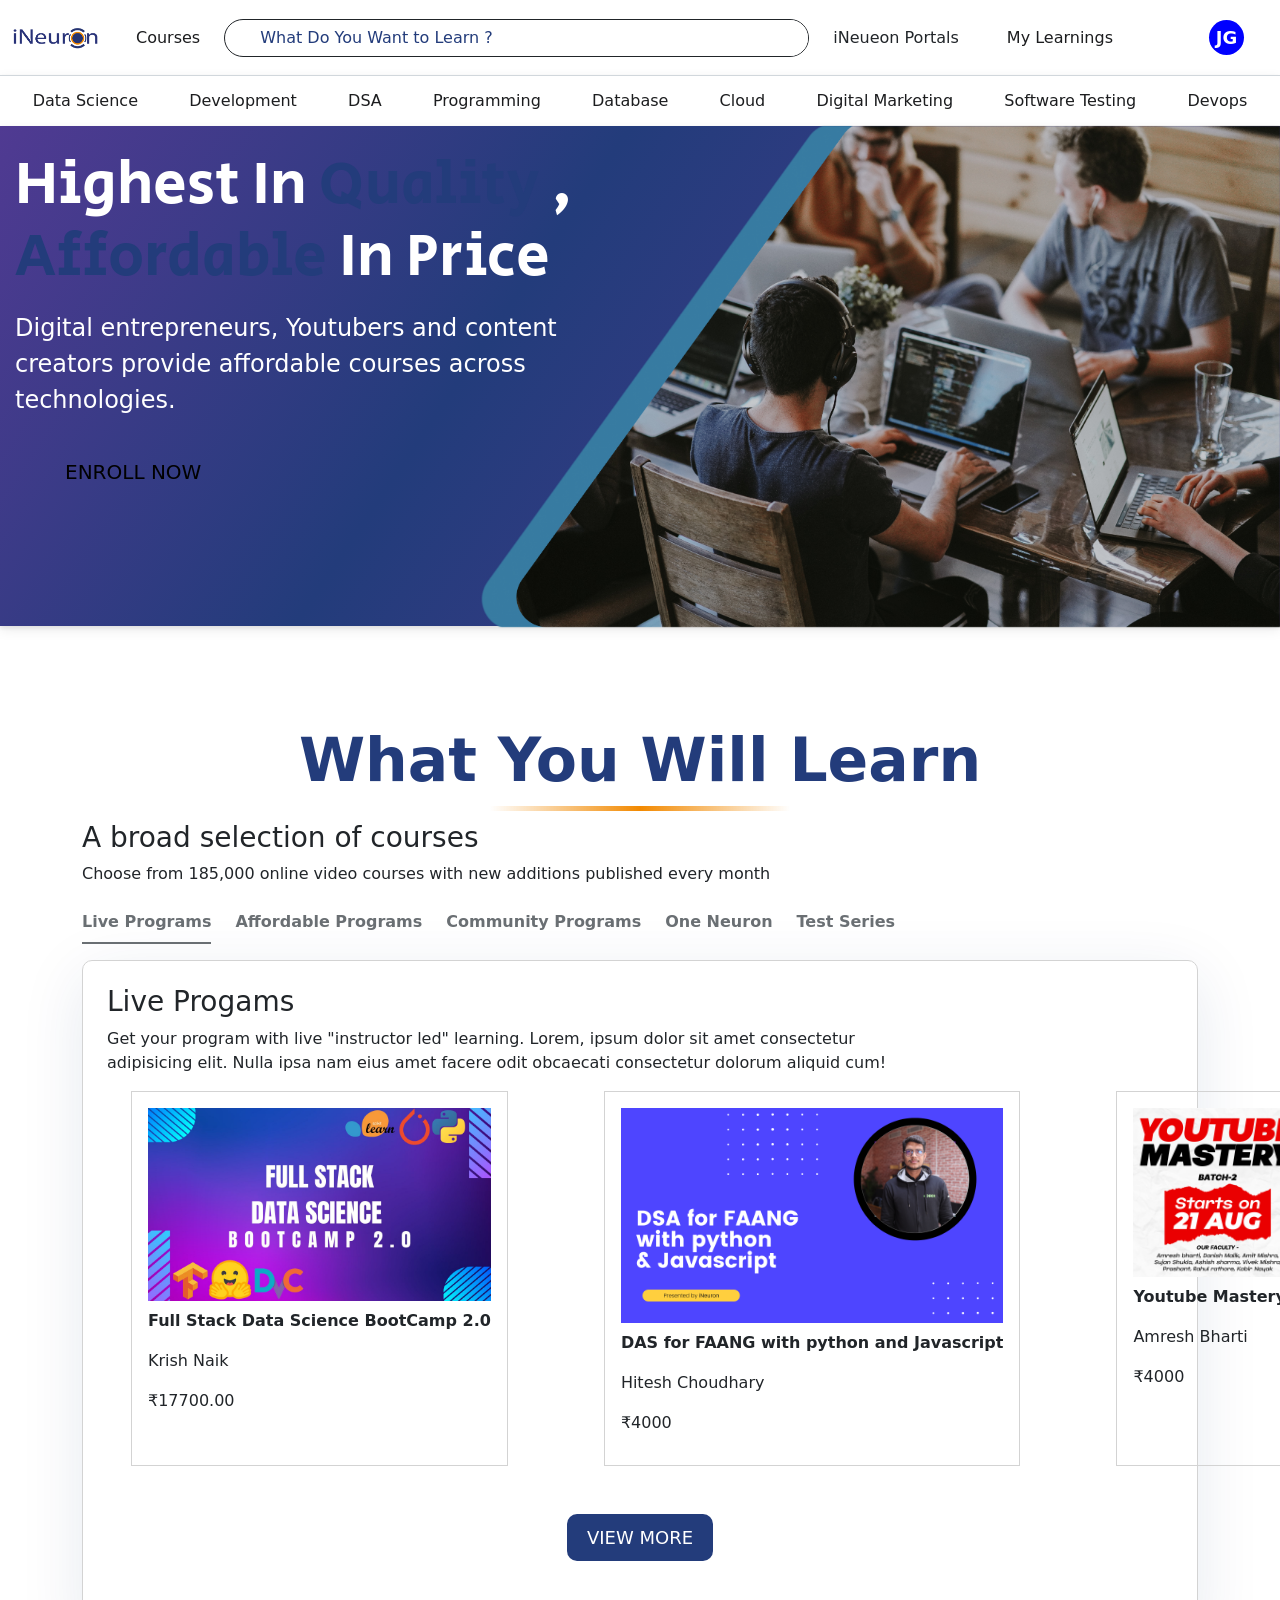
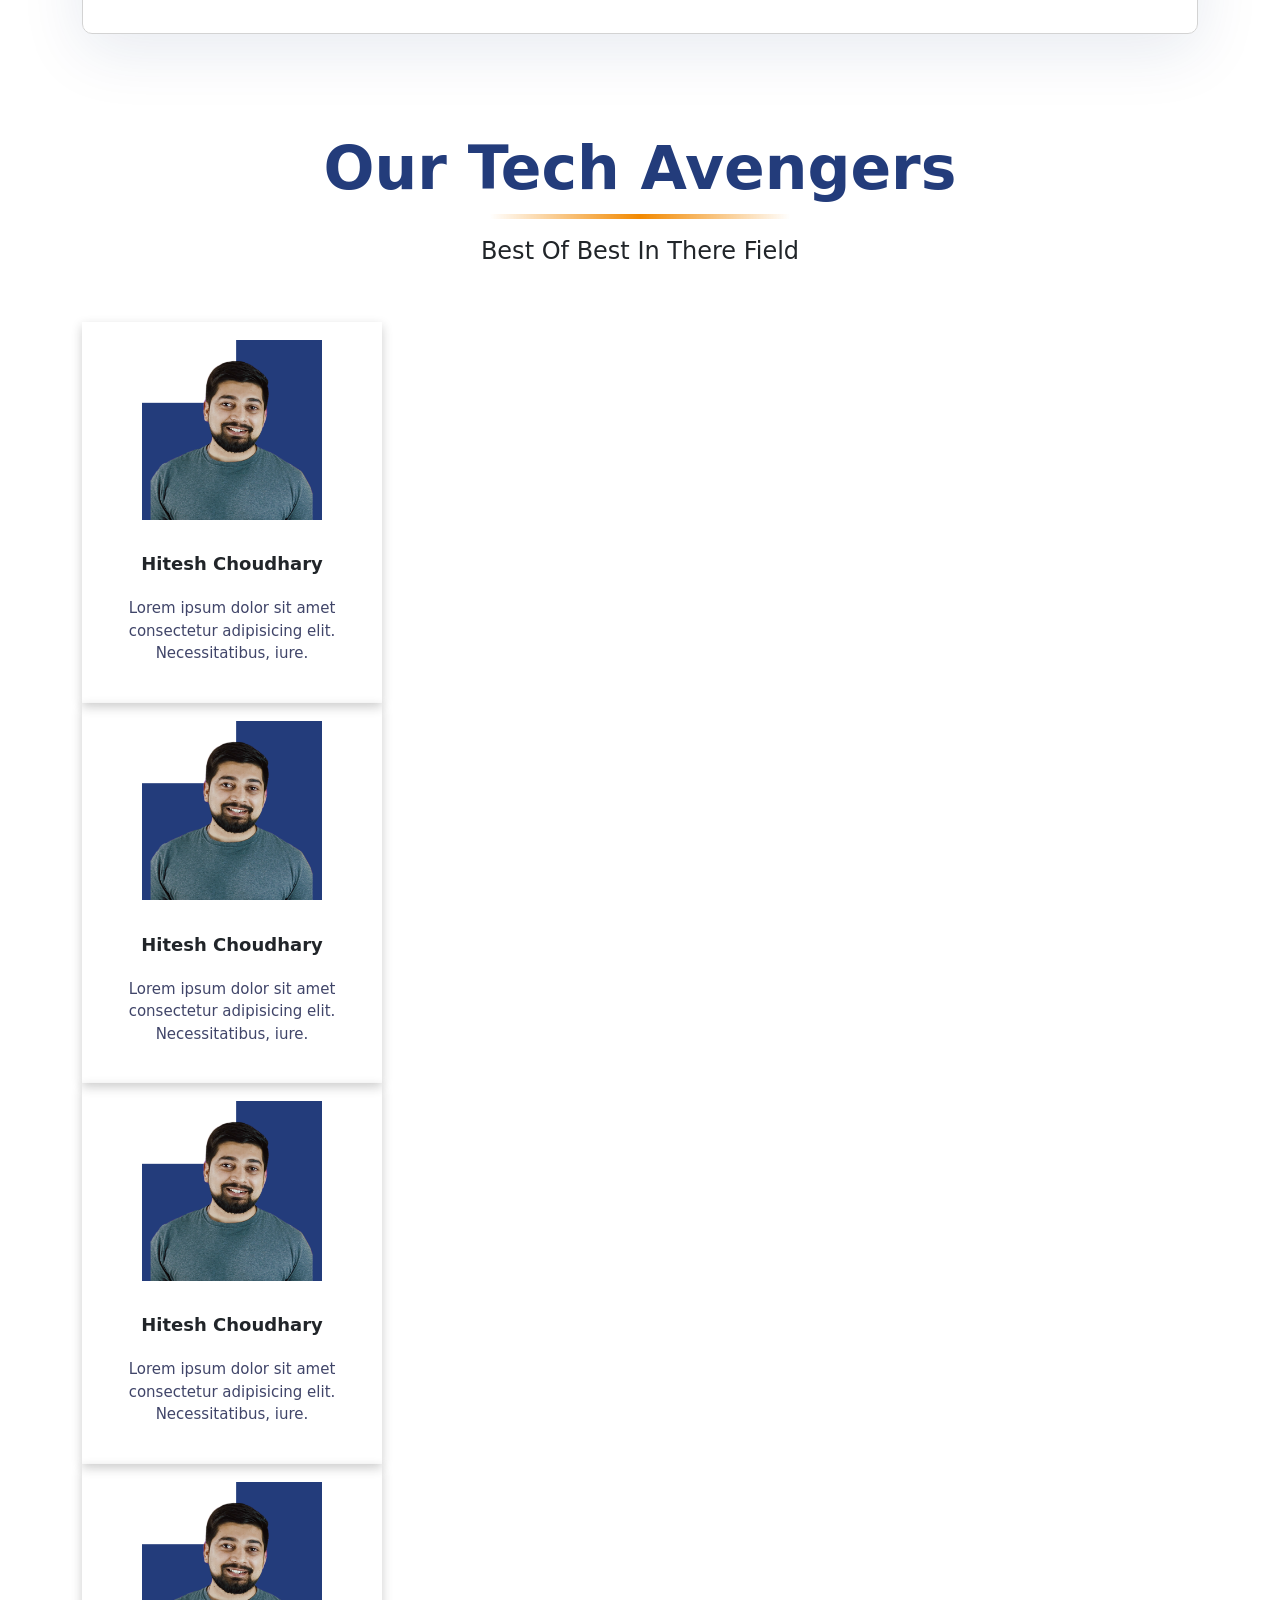
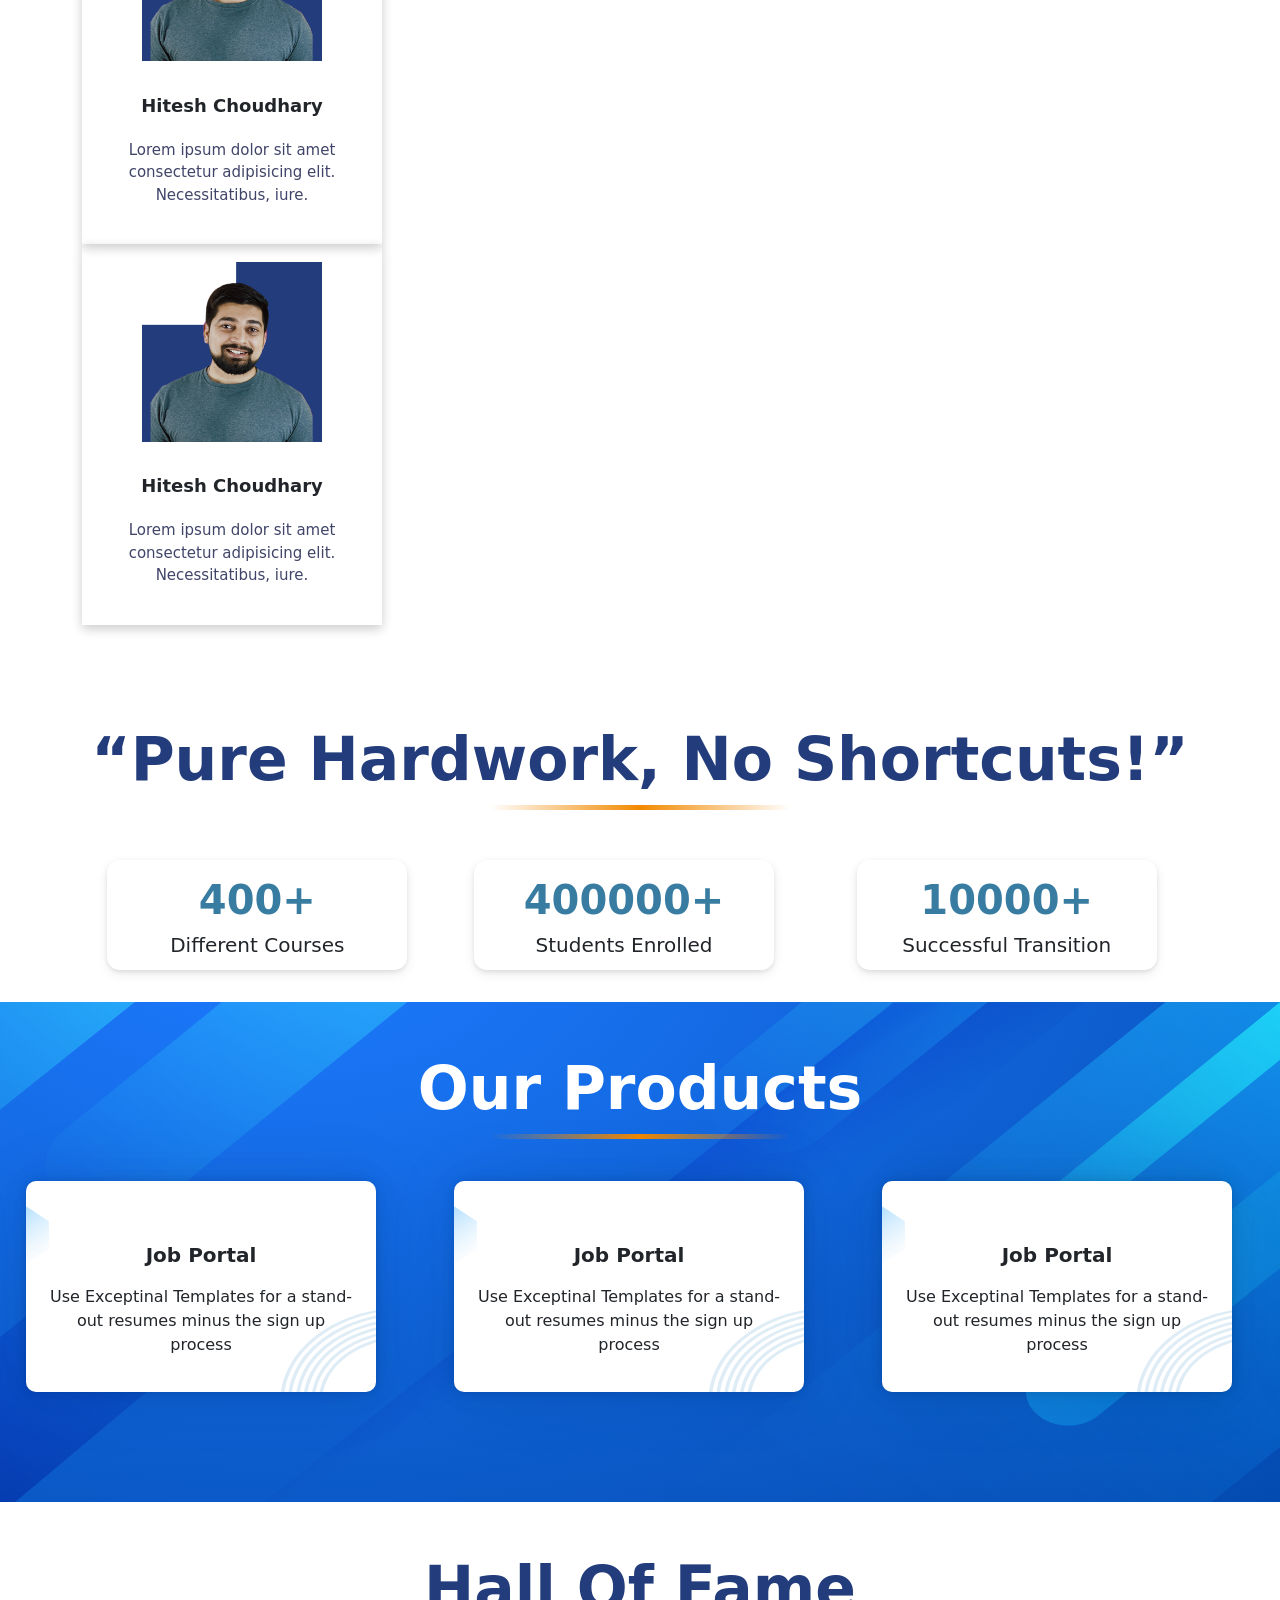
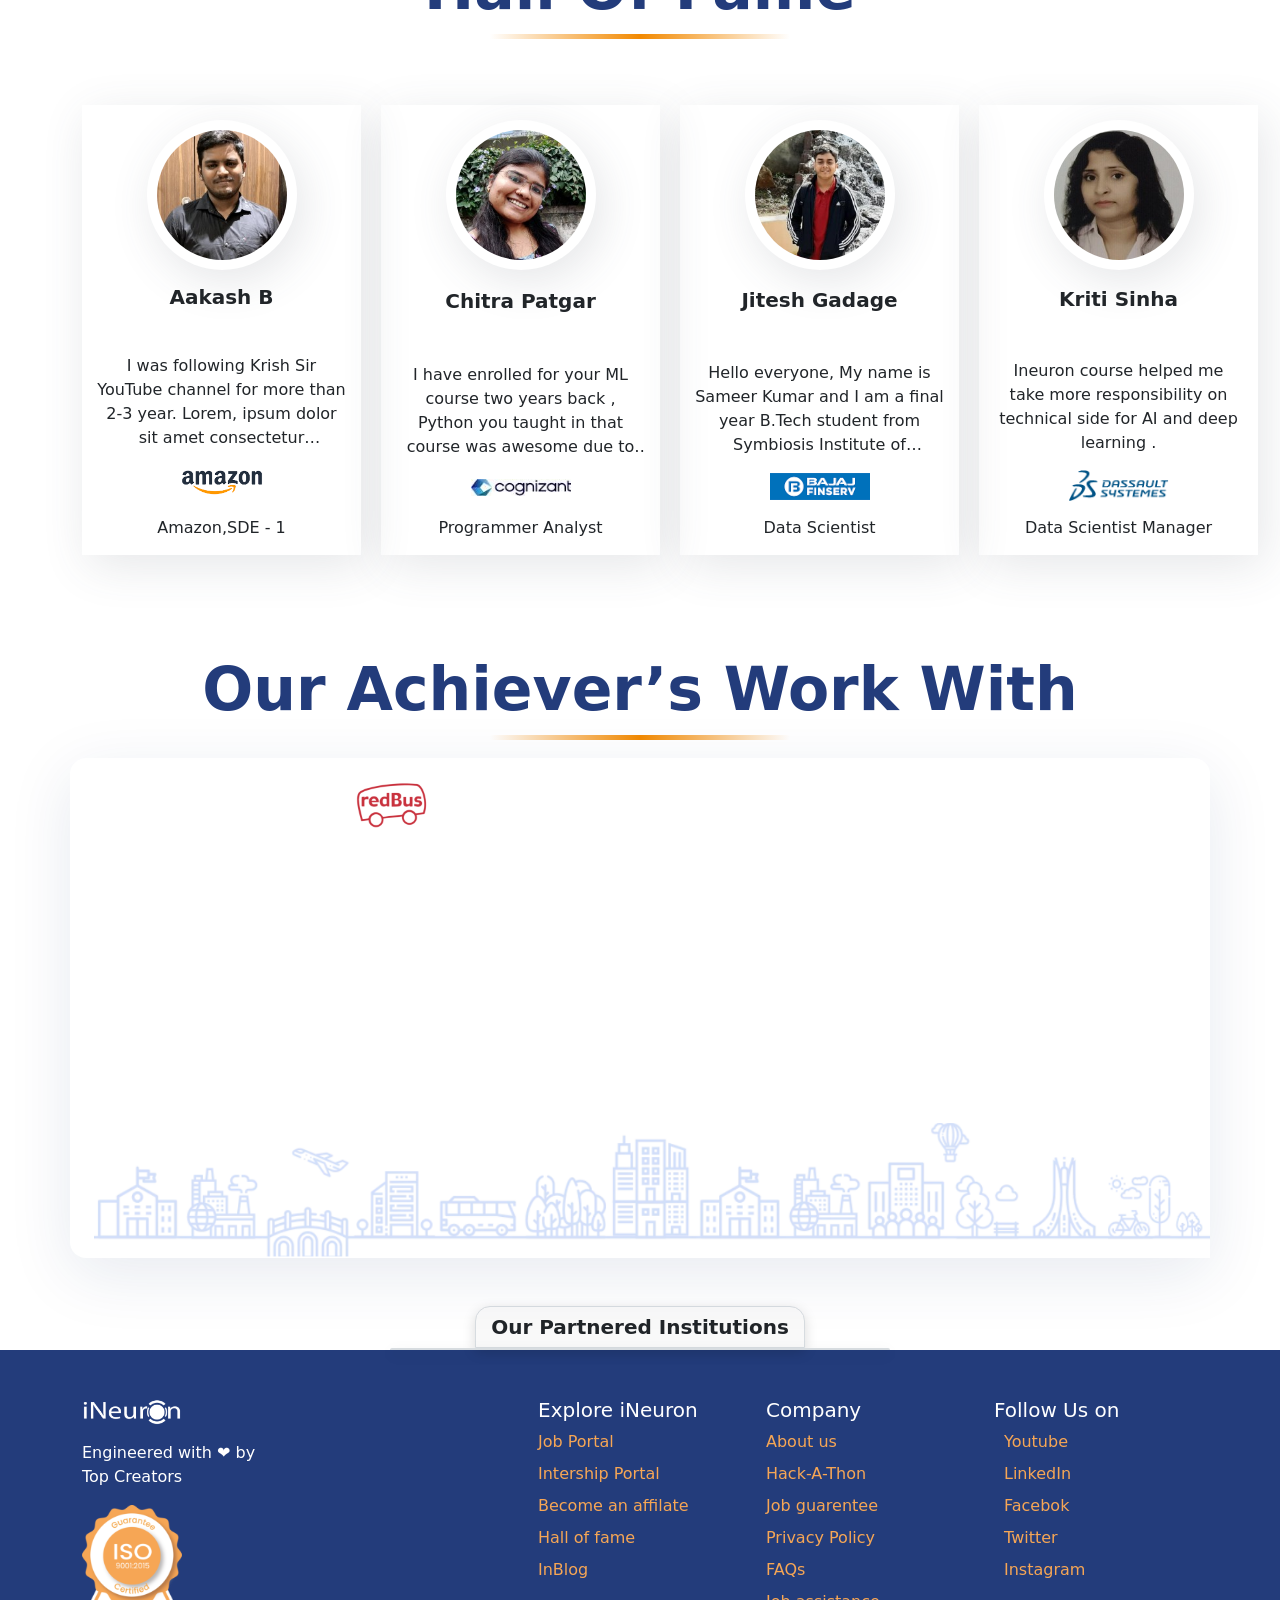
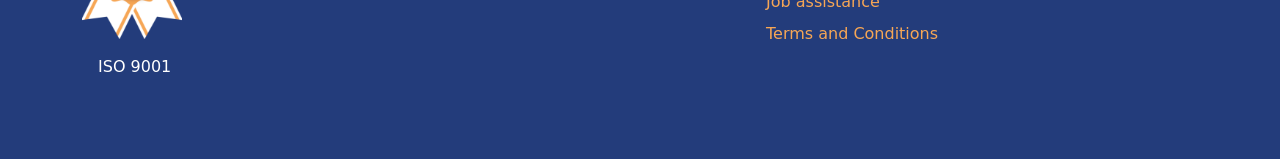
==== commit 744daa02: "chnages" ====
--- a/index.html
+++ b/index.html
@@ -1156,7 +1156,7 @@
                         <div class="tech-avengers-div    align-items-center py-5">
 
 
-                            <div class="avengers-card-div">
+                            <div class="avengers-card-div  p-2 ">
                                 <div class="avengers-cardimg-div d-flex justify-content-center align-items-center">
                                     <img src="./assets/Group 2.png" style="width:180px;" alt="" class="avenger-img">
                                 </div>
@@ -1173,7 +1173,7 @@
                                 </div>
 
                             </div>
-                            <div class="avengers-card-div">
+                            <div class="avengers-card-div  p-2">
                                 <div class="avengers-cardimg-div d-flex justify-content-center align-items-center">
                                     <img src="./assets/Group 2.png" style="width:180px;" alt="" class="avenger-img">
                                 </div>
@@ -1190,7 +1190,7 @@
                                 </div>
 
                             </div>
-                            <div class="avengers-card-div">
+                            <div class="avengers-card-div  p-2">
                                 <div class="avengers-cardimg-div d-flex justify-content-center align-items-center">
                                     <img src="./assets/Group 2.png" style="width:180px;" alt="" class="avenger-img">
                                 </div>
@@ -1207,7 +1207,7 @@
                                 </div>
 
                             </div>
-                            <div class="avengers-card-div">
+                            <div class="avengers-card-div  p-2">
                                 <div class="avengers-cardimg-div d-flex justify-content-center align-items-center">
                                     <img src="./assets/Group 2.png" style="width:180px;" alt="" class="avenger-img">
                                 </div>
@@ -1226,7 +1226,7 @@
                             </div>
 
 
-                            <div class="avengers-card-div">
+                            <div class="avengers-card-div  p-2">
                                 <div class="avengers-cardimg-div d-flex justify-content-center align-items-center">
                                     <img src="./assets/Group 2.png" style="width:180px;" alt="" class="avenger-img">
                                 </div>
@@ -1253,7 +1253,7 @@
 
 
 
-            <div class="header-cards-div  ">
+            <div class="header-cards-div  "  >
                 <div class="container">
                     <div class="row">
                         <h2 class="text-center course-primary-div ">“Pure Hardwork, No Shortcuts!”</h2>
@@ -1307,7 +1307,7 @@
             <!---------------------------- our tech avengers  --------------->
 
 
-            <!-- <div class="full-width our-product-section" data-aos="fade-up" data-aos-duration="2000">
+             <div class="full-width our-product-section" data-aos="fade-up" data-aos-duration="2000">
         <div class="container">
             <div class="row">
 
@@ -1375,7 +1375,7 @@
 
             </div>
         </div>
-    </div>  -->
+    </div>  
 
             <!------------------------------------------------ all courses section start  ------------------------------>
 
@@ -1549,7 +1549,6 @@
 
 
             <!--------------------------------------------- placement companies  ---------------------------------------->
-
             <div class="full-width" data-aos="fade-up" data-aos-duration="2000">
                 <div class="container">
                     <div class="row">
@@ -1955,7 +1954,7 @@
       slidesToScroll: 1,
       prevArrow: '<button class="slide-arrow prev-arrow"></button>',
     nextArrow: '<button class="slide-arrow next-arrow"></button>',
-      dots: true,
+      dots: false,
       speed: 300,
       infinite: true,
       autoplaySpeed: 5000,
--- a/css/style.css
+++ b/css/style.css
@@ -385,9 +385,6 @@
   color: #387ca2;
 }
 
-.header-cards {
-  /* border:1px solid #000;    */
-}
 .data-scince-courses {
   /* height:550px; */
   border: 1px solid lightgray;
@@ -832,7 +829,7 @@
   /* background-color: #b32532; */
   /* color: #FFF; */
   height: 400px;
-  margin: 10px ;
+  margin: 10px 8px ;
   display: flex;
   align-items: center;
   justify-content: center;
@@ -882,4 +879,7 @@
 
 .slick-dots li{
   list-style: none;
-}+}
+
+
+
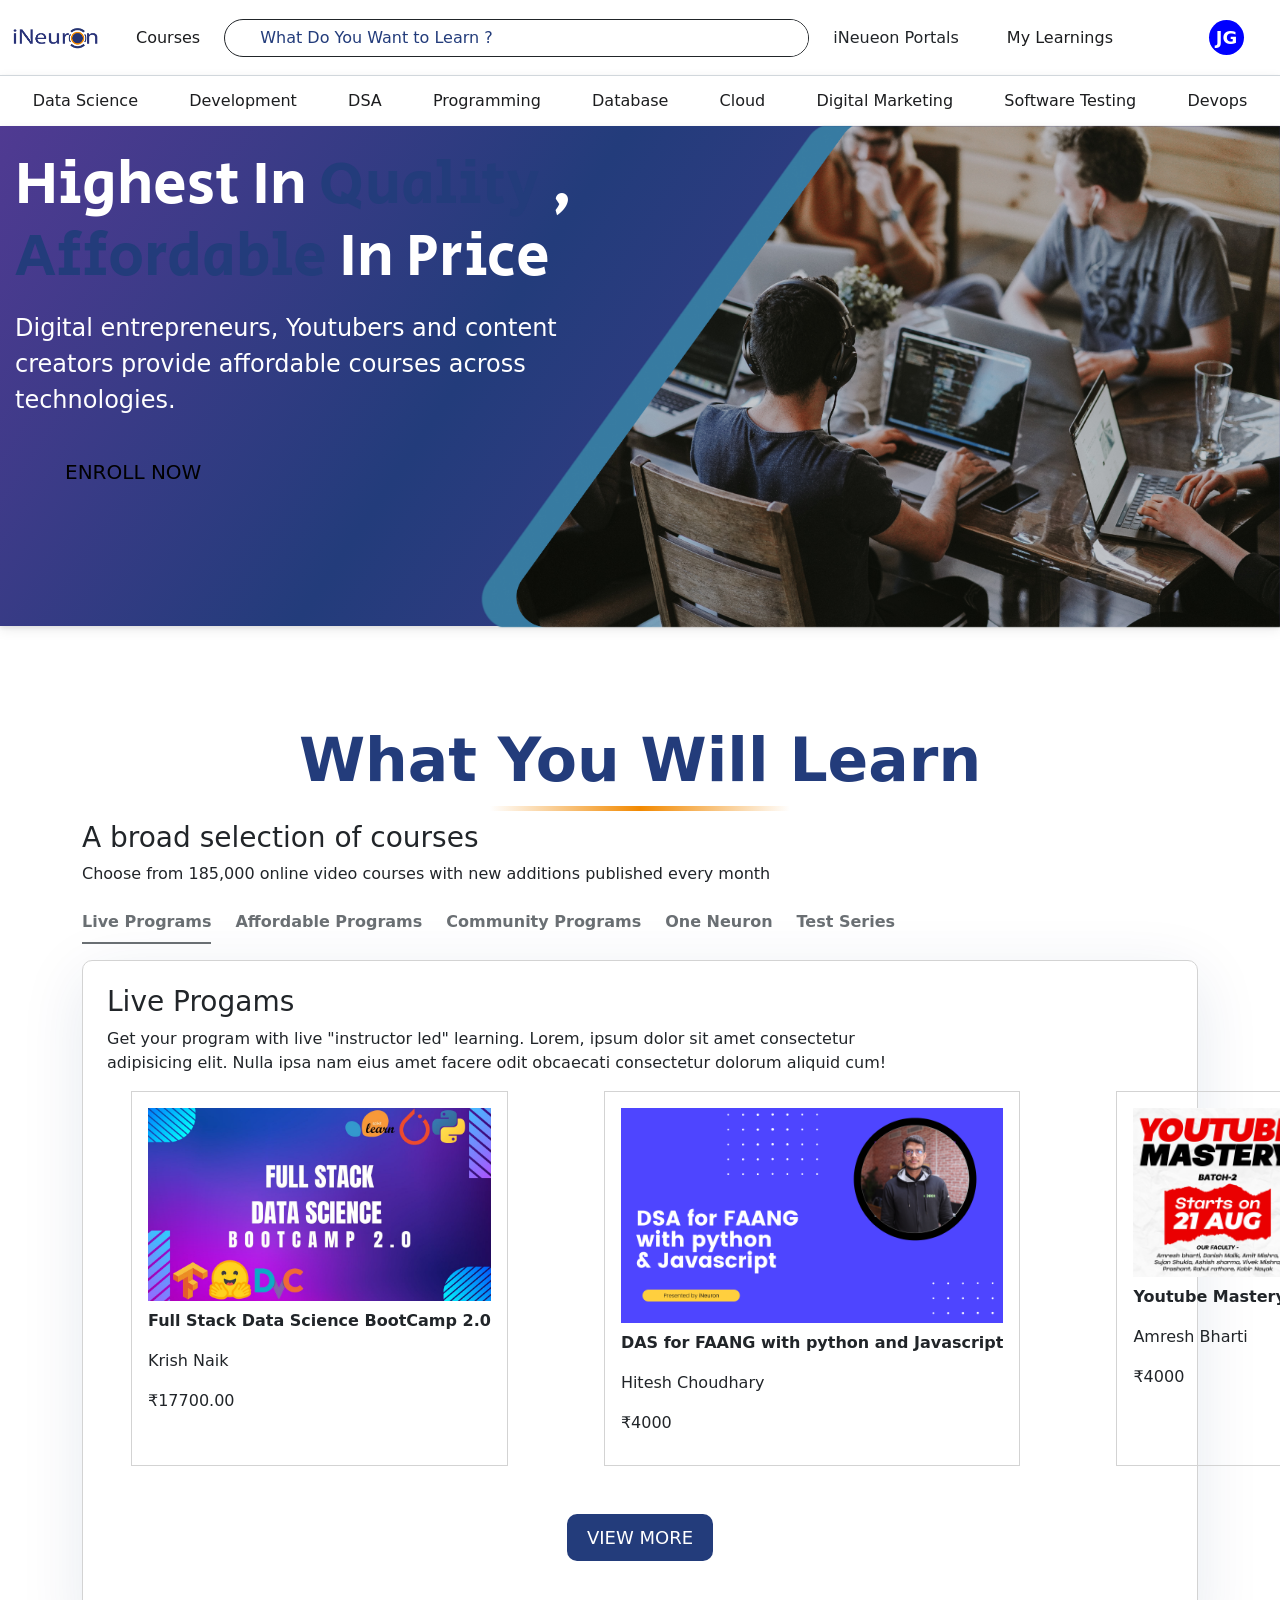
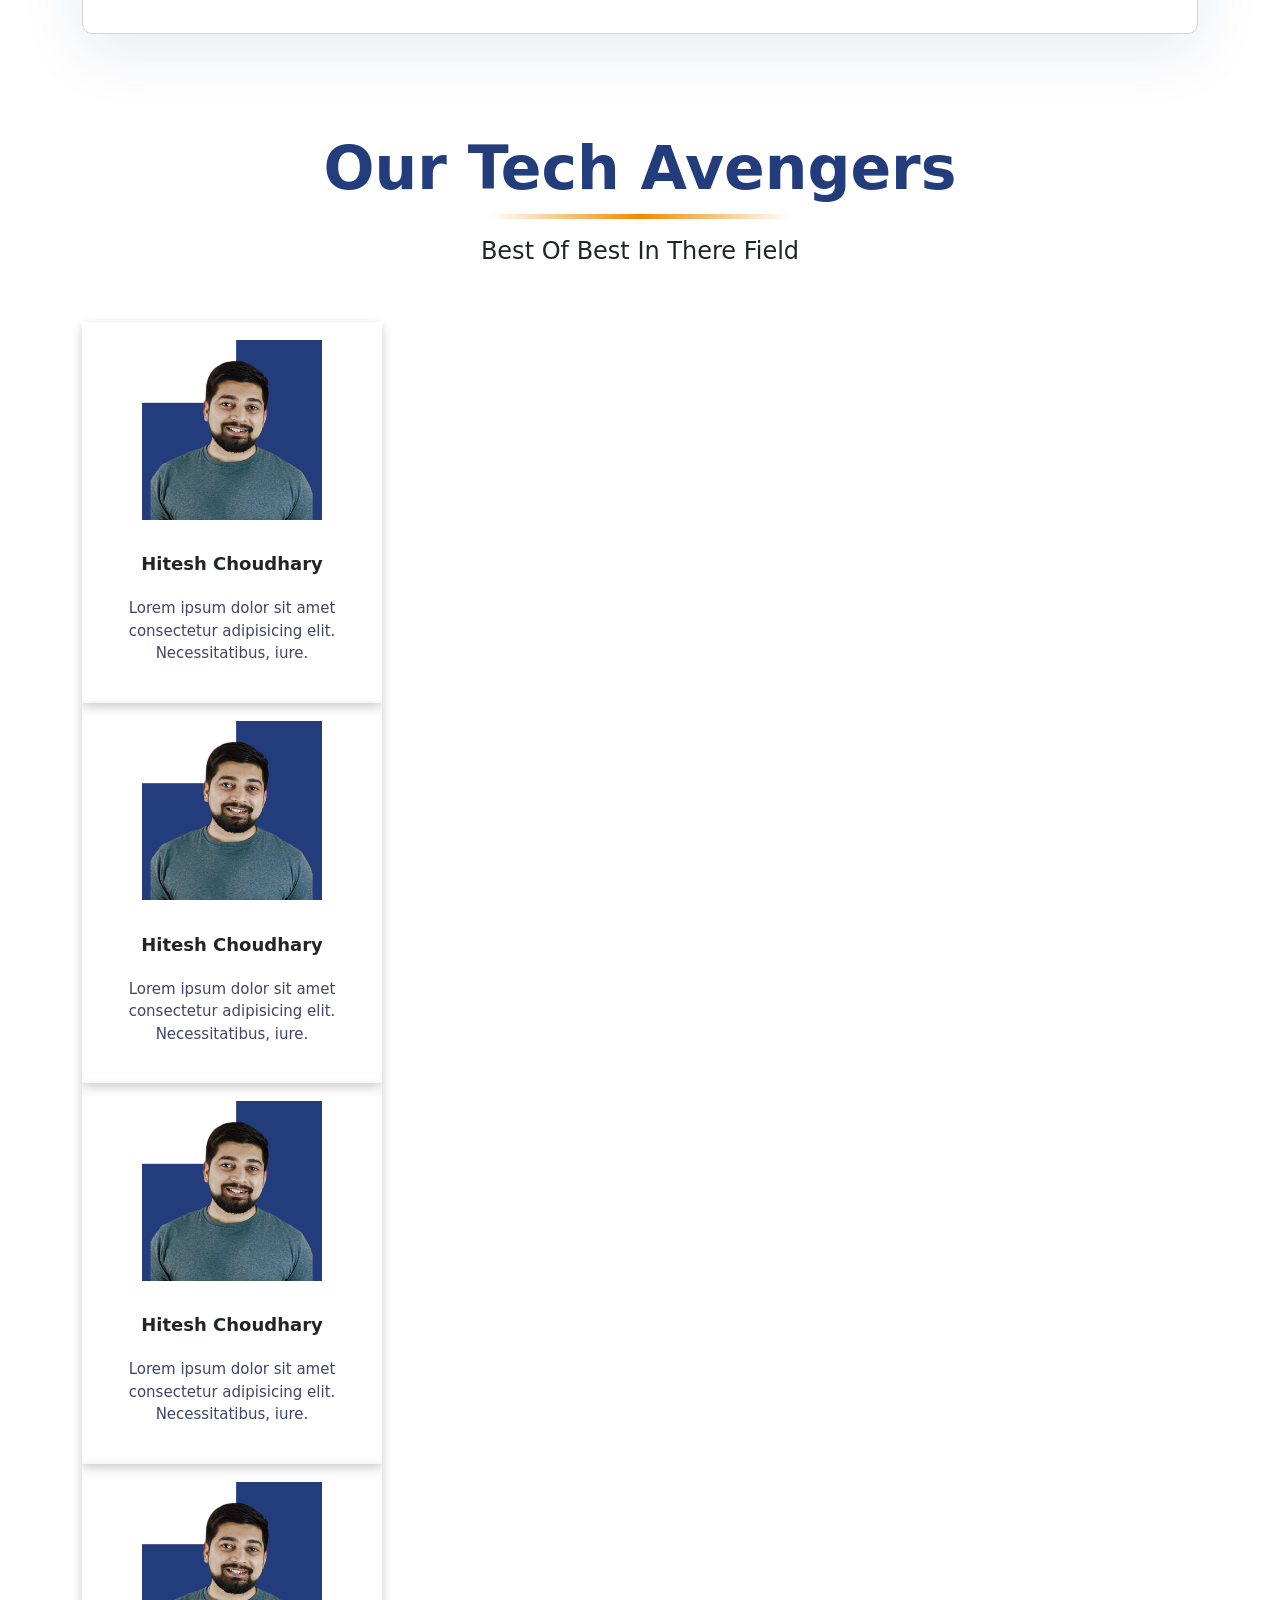
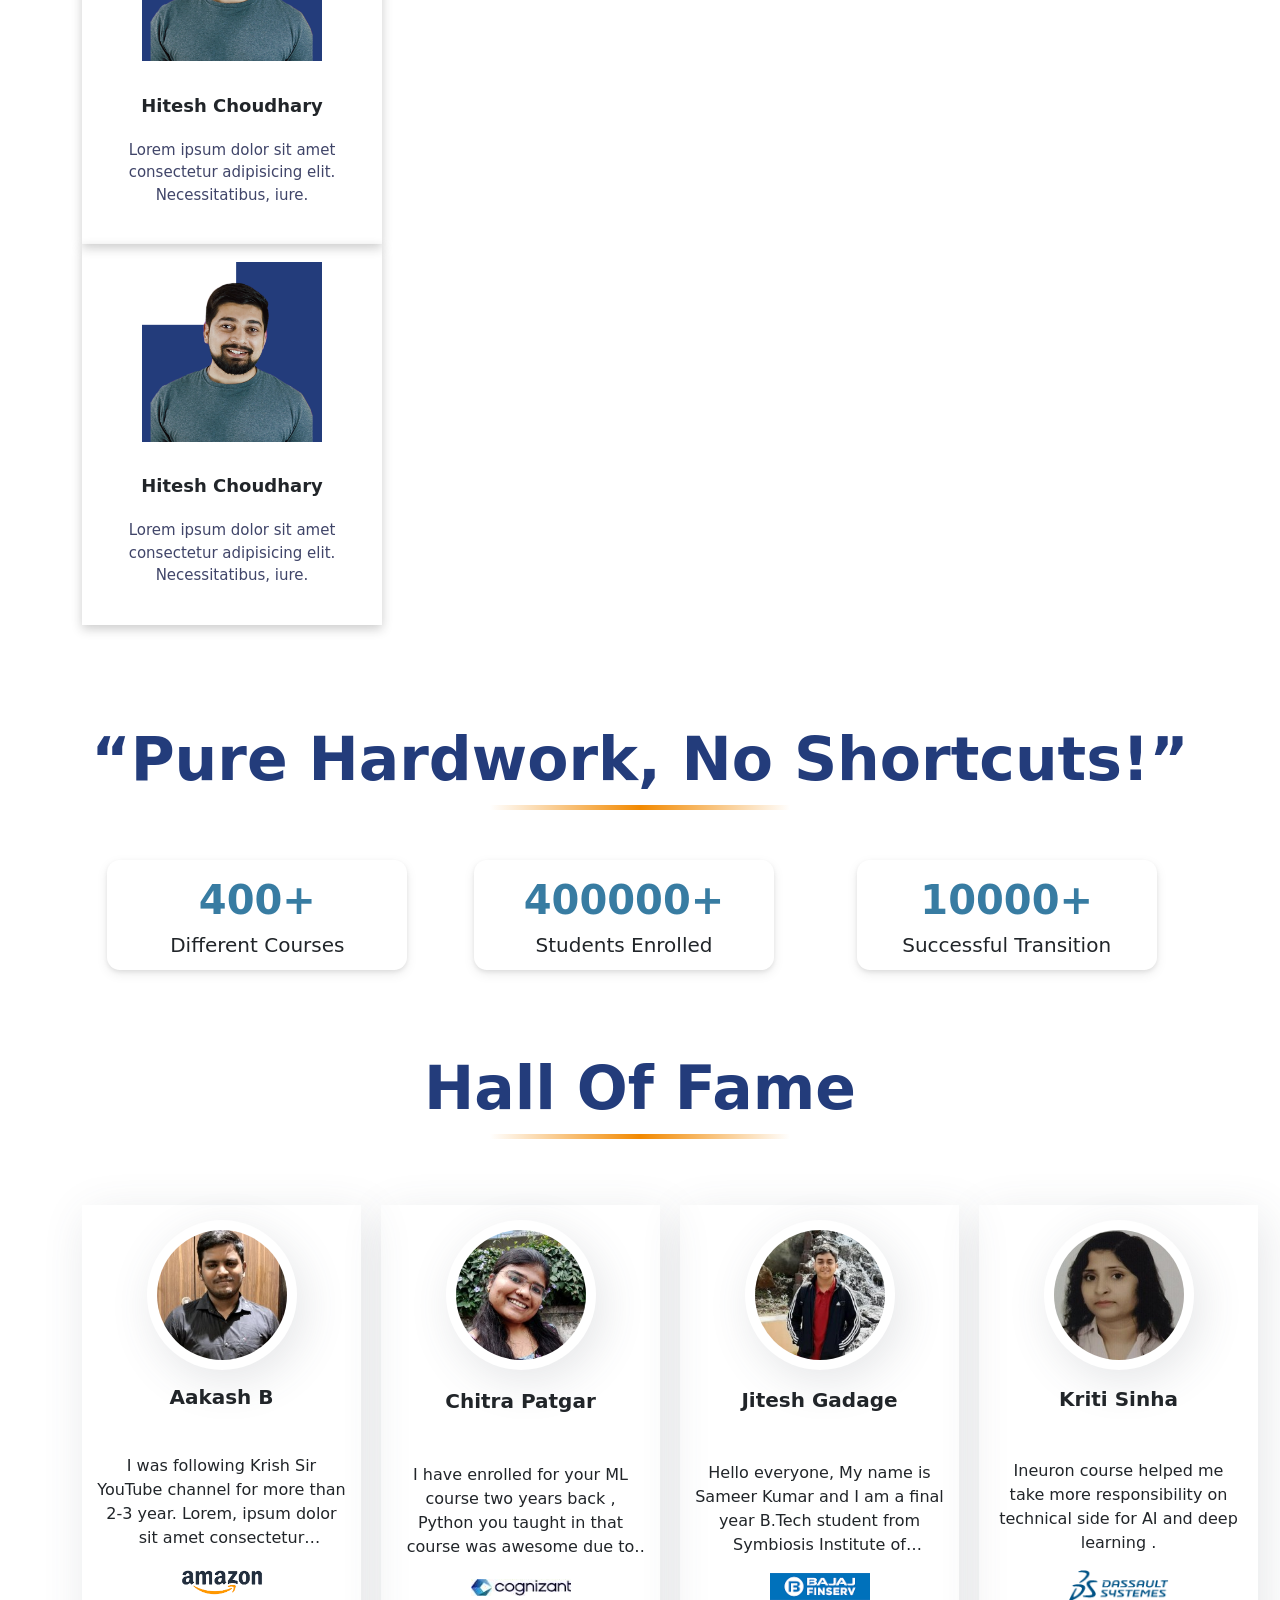
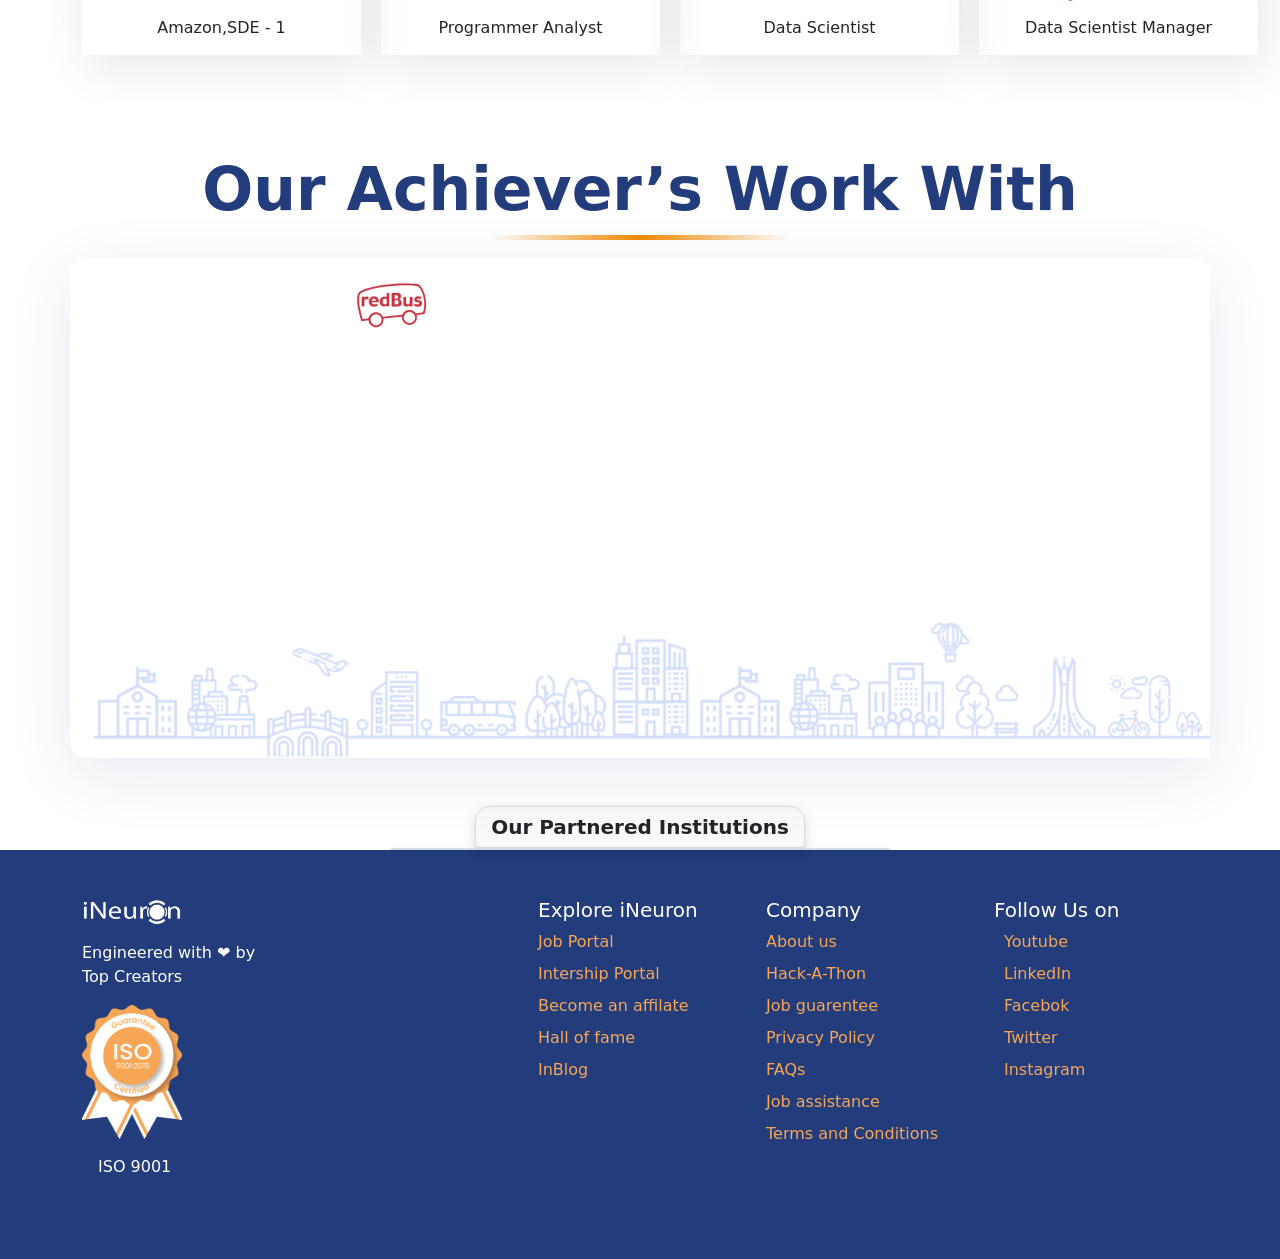
==== commit e8594a0b: "chnages" ====
--- a/index.html
+++ b/index.html
@@ -669,7 +669,7 @@
 
             <!------------------------------------------------ all courses section start  ------------------------------>
 
-            <div class="container py-5 " data-aos="fade-up" data-aos-duration="2000">
+            <div class="container py-5 " >
                 <div class="row">
                     <div class="col-md-12 col-12">
                         <div class="course-selection-div">
@@ -1253,7 +1253,7 @@
 
 
 
-            <div class="header-cards-div  "  >
+            <div class="header-cards-div  " data-aos="fade-down" data-aos-duration="2000" >
                 <div class="container">
                     <div class="row">
                         <h2 class="text-center course-primary-div ">“Pure Hardwork, No Shortcuts!”</h2>
@@ -1307,7 +1307,7 @@
             <!---------------------------- our tech avengers  --------------->
 
 
-             <div class="full-width our-product-section" data-aos="fade-up" data-aos-duration="2000">
+             <!-- <div class="full-width our-product-section" data-aos="fade-up" data-aos-duration="2000">
         <div class="container">
             <div class="row">
 
@@ -1375,7 +1375,7 @@
 
             </div>
         </div>
-    </div>  
+    </div>   -->
 
             <!------------------------------------------------ all courses section start  ------------------------------>
 
@@ -1384,7 +1384,7 @@
             <!-------------------------------------------- hall of fame  start ------------------------------>
 
 
-            <div class="full-width " data-aos="fade-up" data-aos-duration="2000">
+            <div class="full-width " >
                 <div class="container">
                     <div class="row">
 
@@ -1549,7 +1549,7 @@
 
 
             <!--------------------------------------------- placement companies  ---------------------------------------->
-            <div class="full-width" data-aos="fade-up" data-aos-duration="2000">
+            <div class="full-width" >
                 <div class="container">
                     <div class="row">
 
@@ -1795,7 +1795,9 @@
 
 
 
-
+            <script>
+                AOS.init();
+            </script>
 
             <script src="https://code.jquery.com/jquery-3.6.0.min.js"
                 integrity="sha256-/xUj+3OJU5yExlq6GSYGSHk7tPXikynS7ogEvDej/m4=" crossorigin="anonymous"></script>
@@ -1865,9 +1867,7 @@
 
             </script>
 
-            <script>
-                AOS.init();
-            </script>
+            
 
             <script>
                 var divs = ["Div0", "Div1", "Div2", "Div3", "Div4", "Div5"];
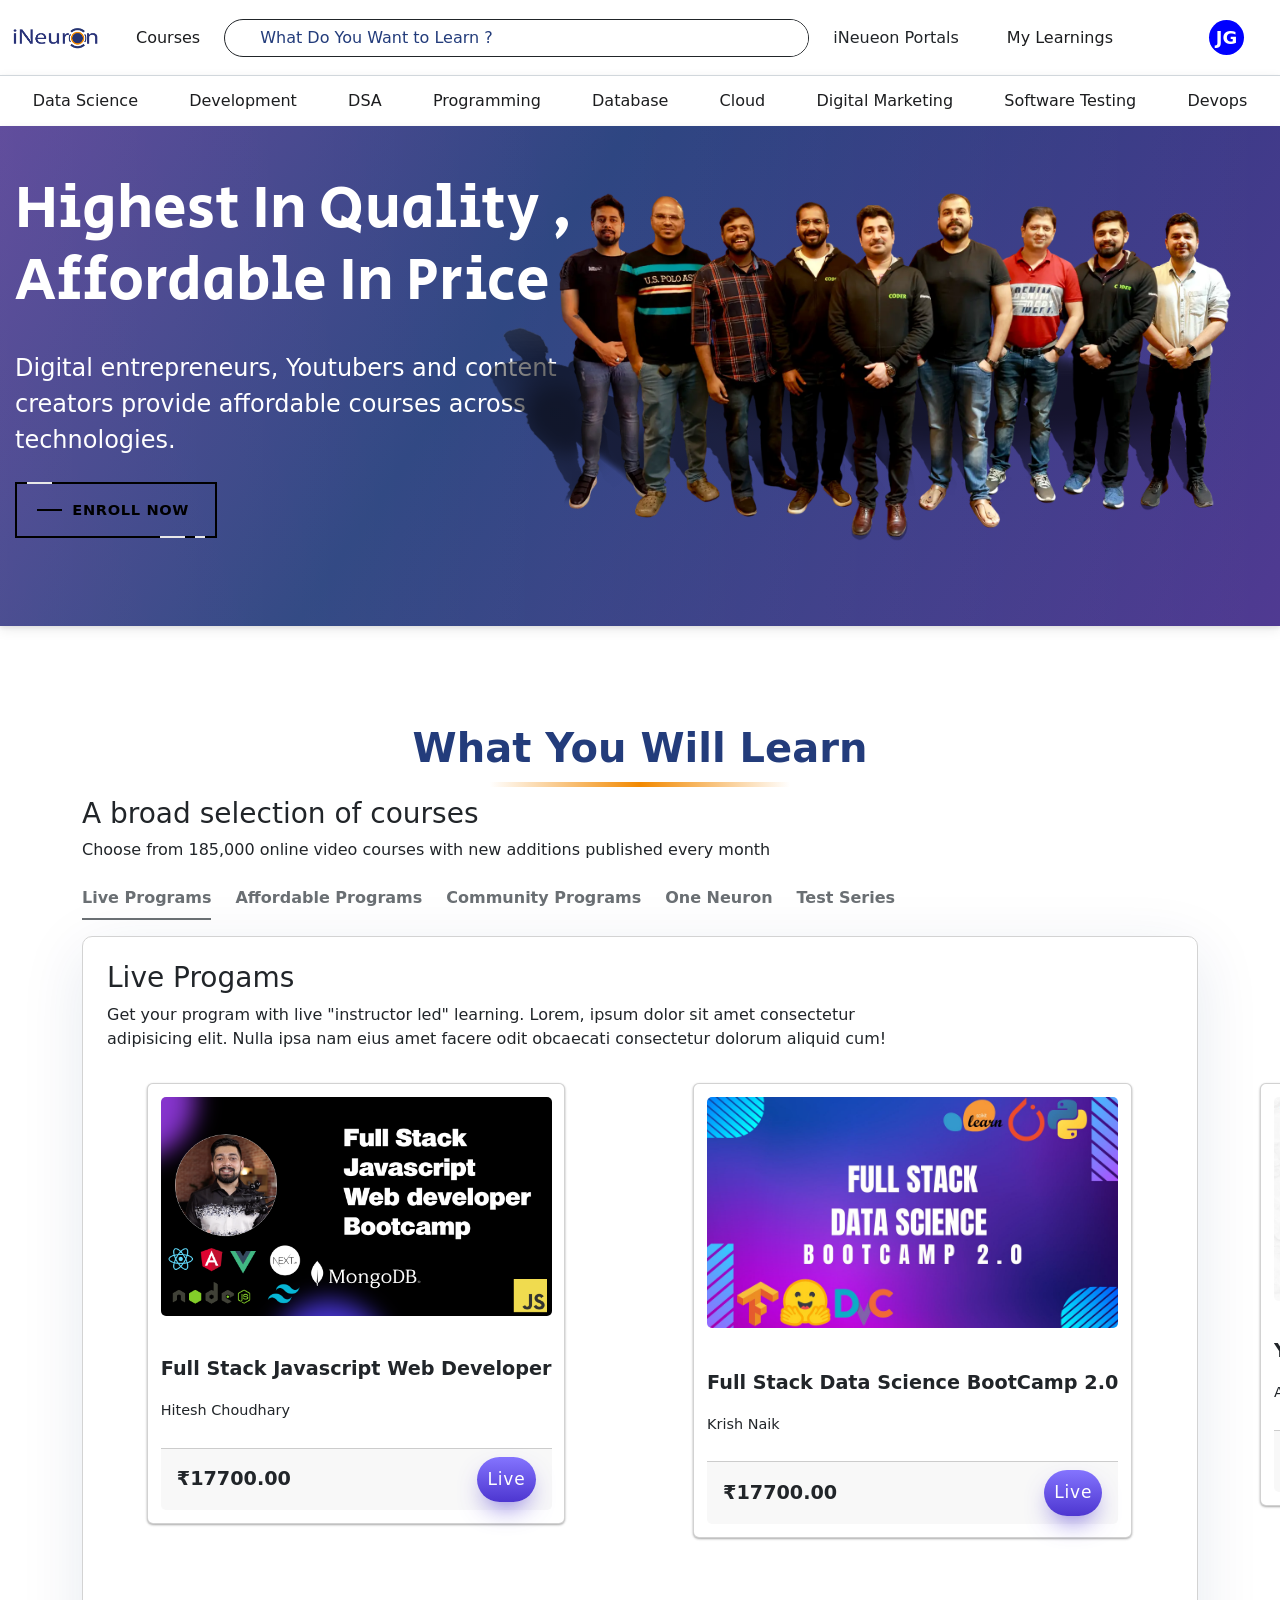
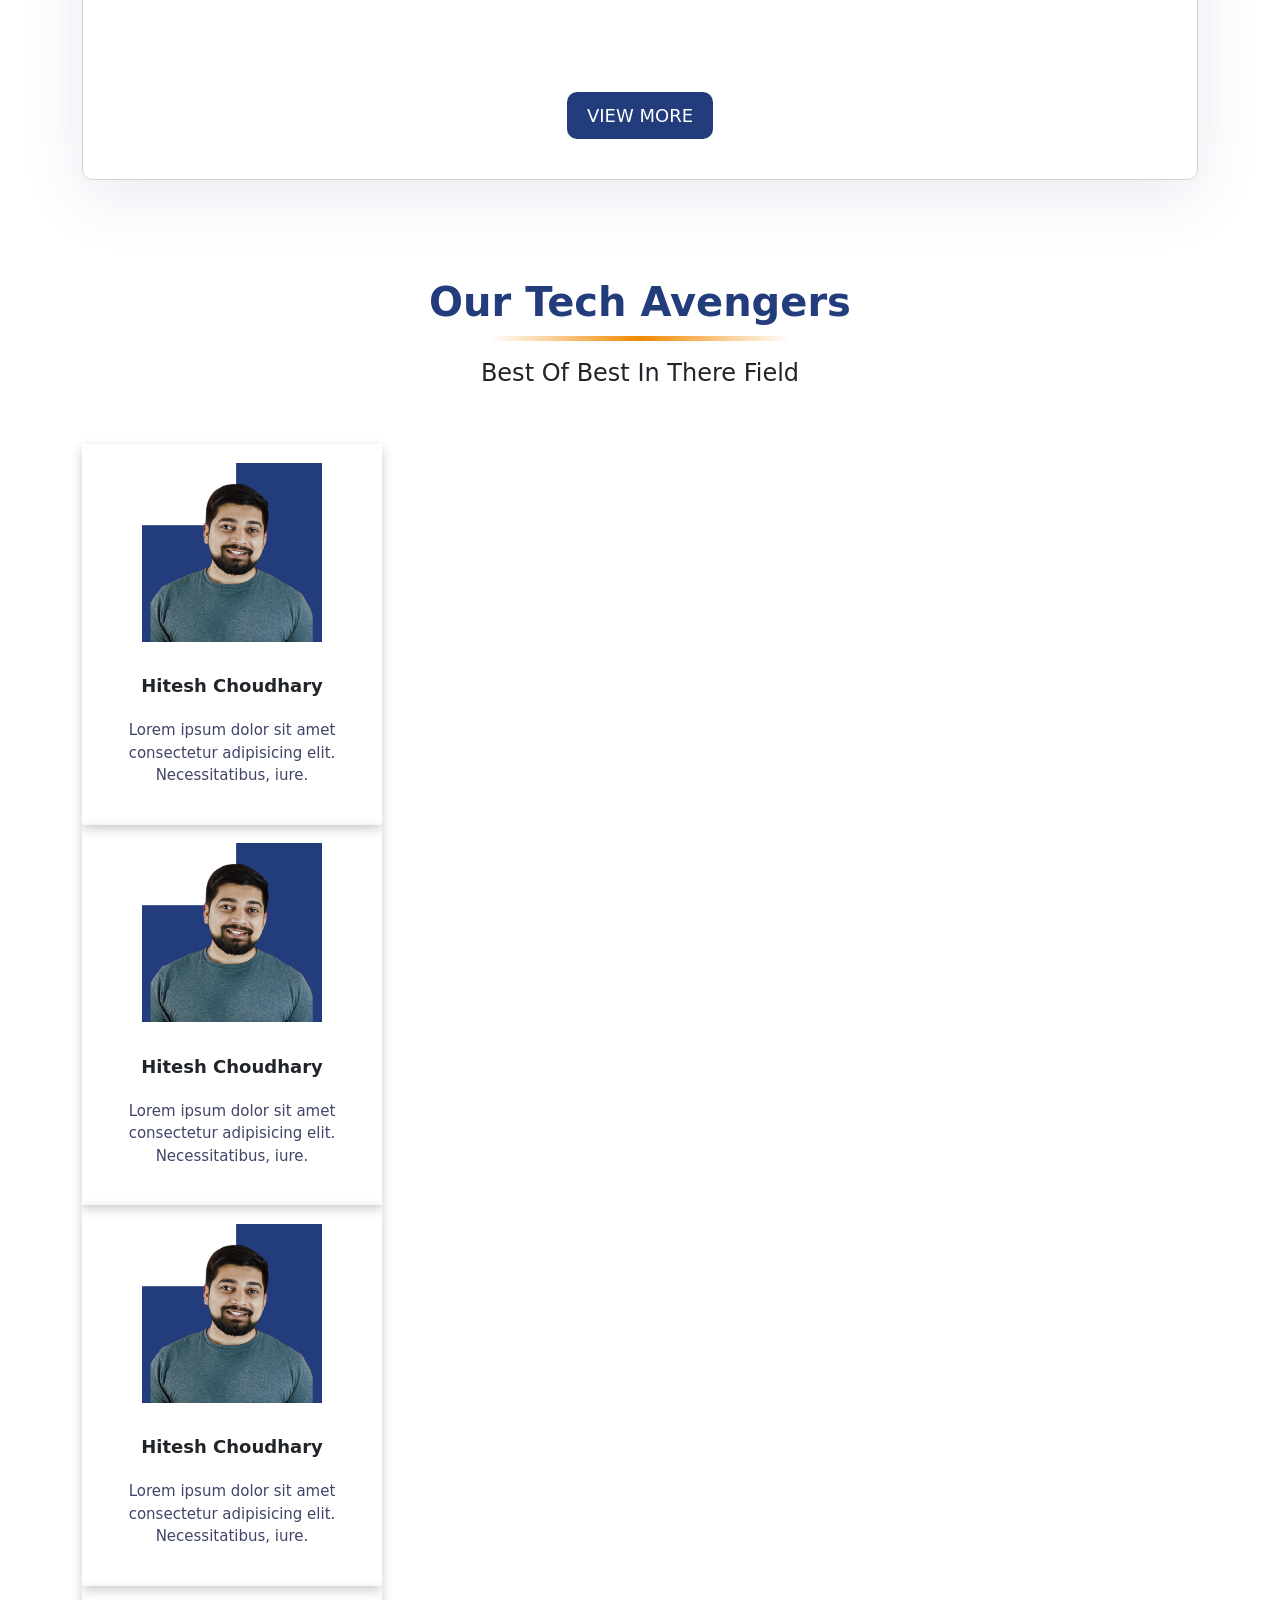
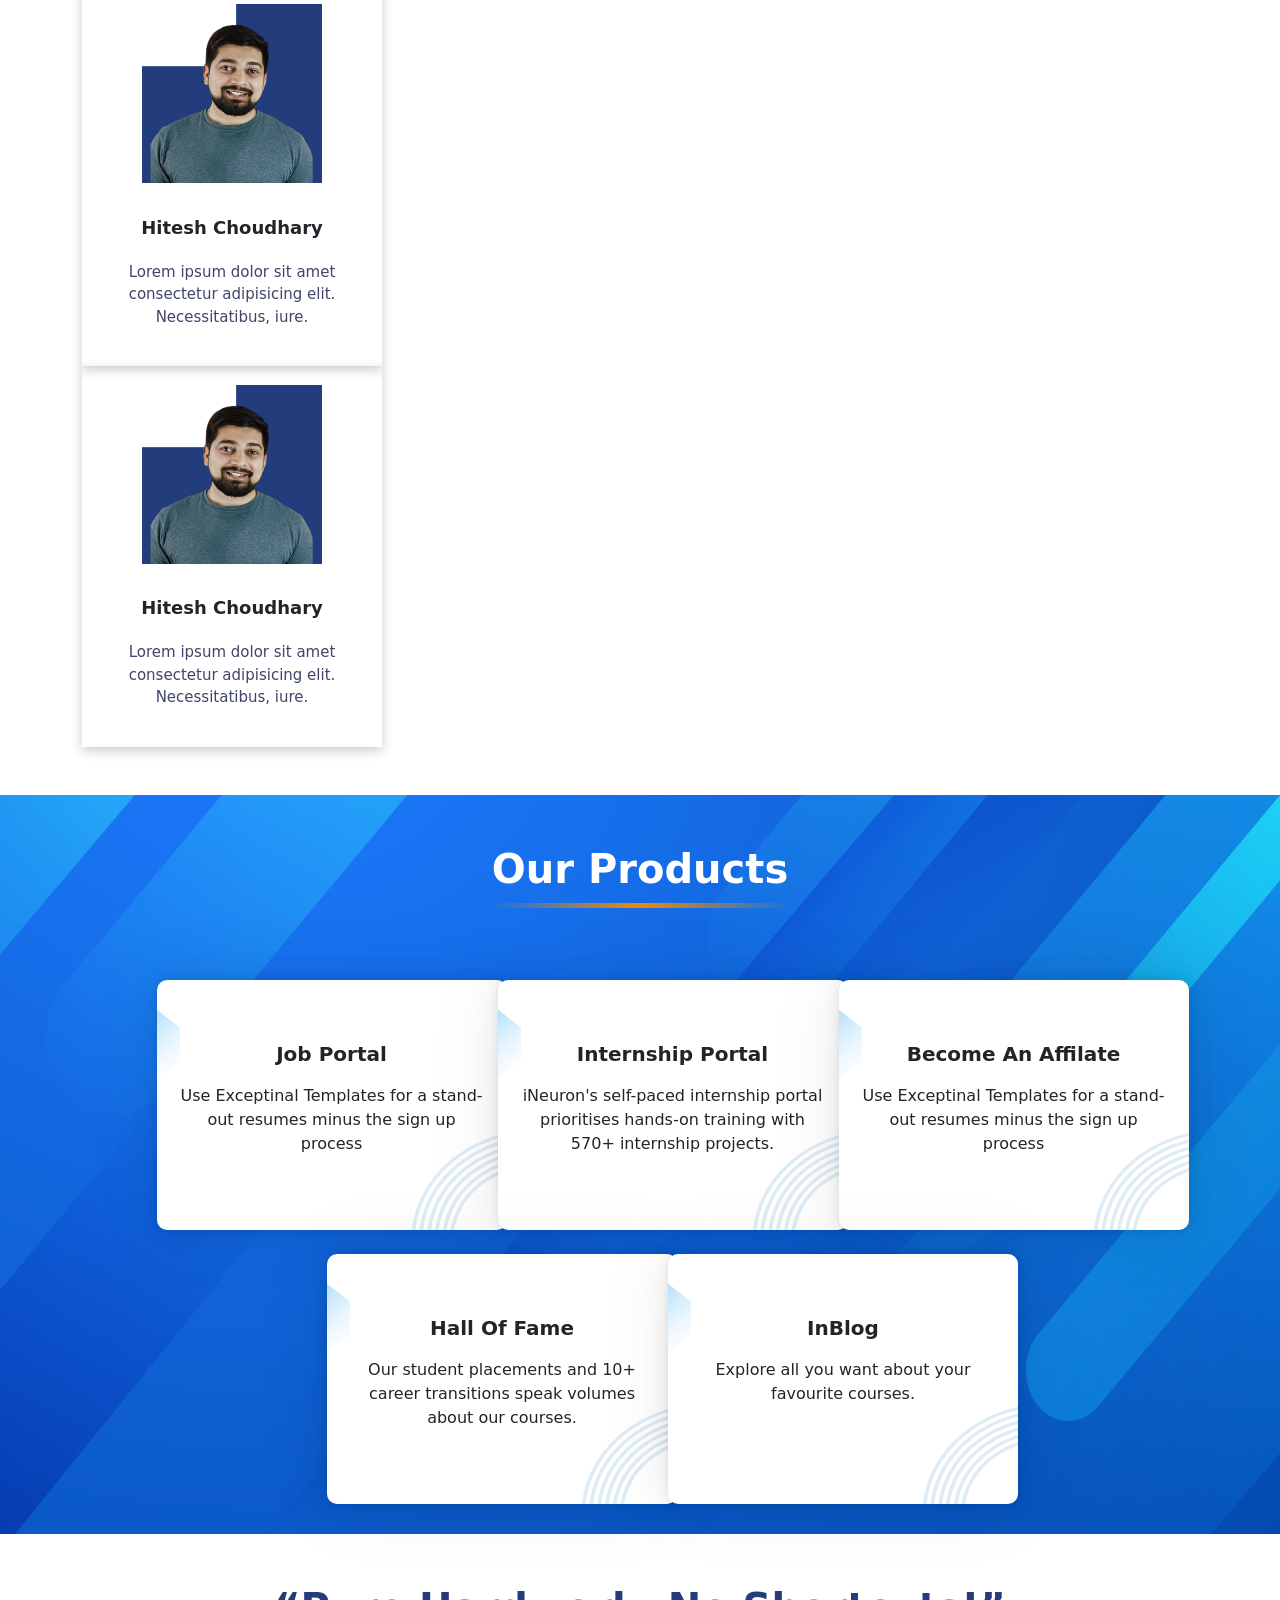
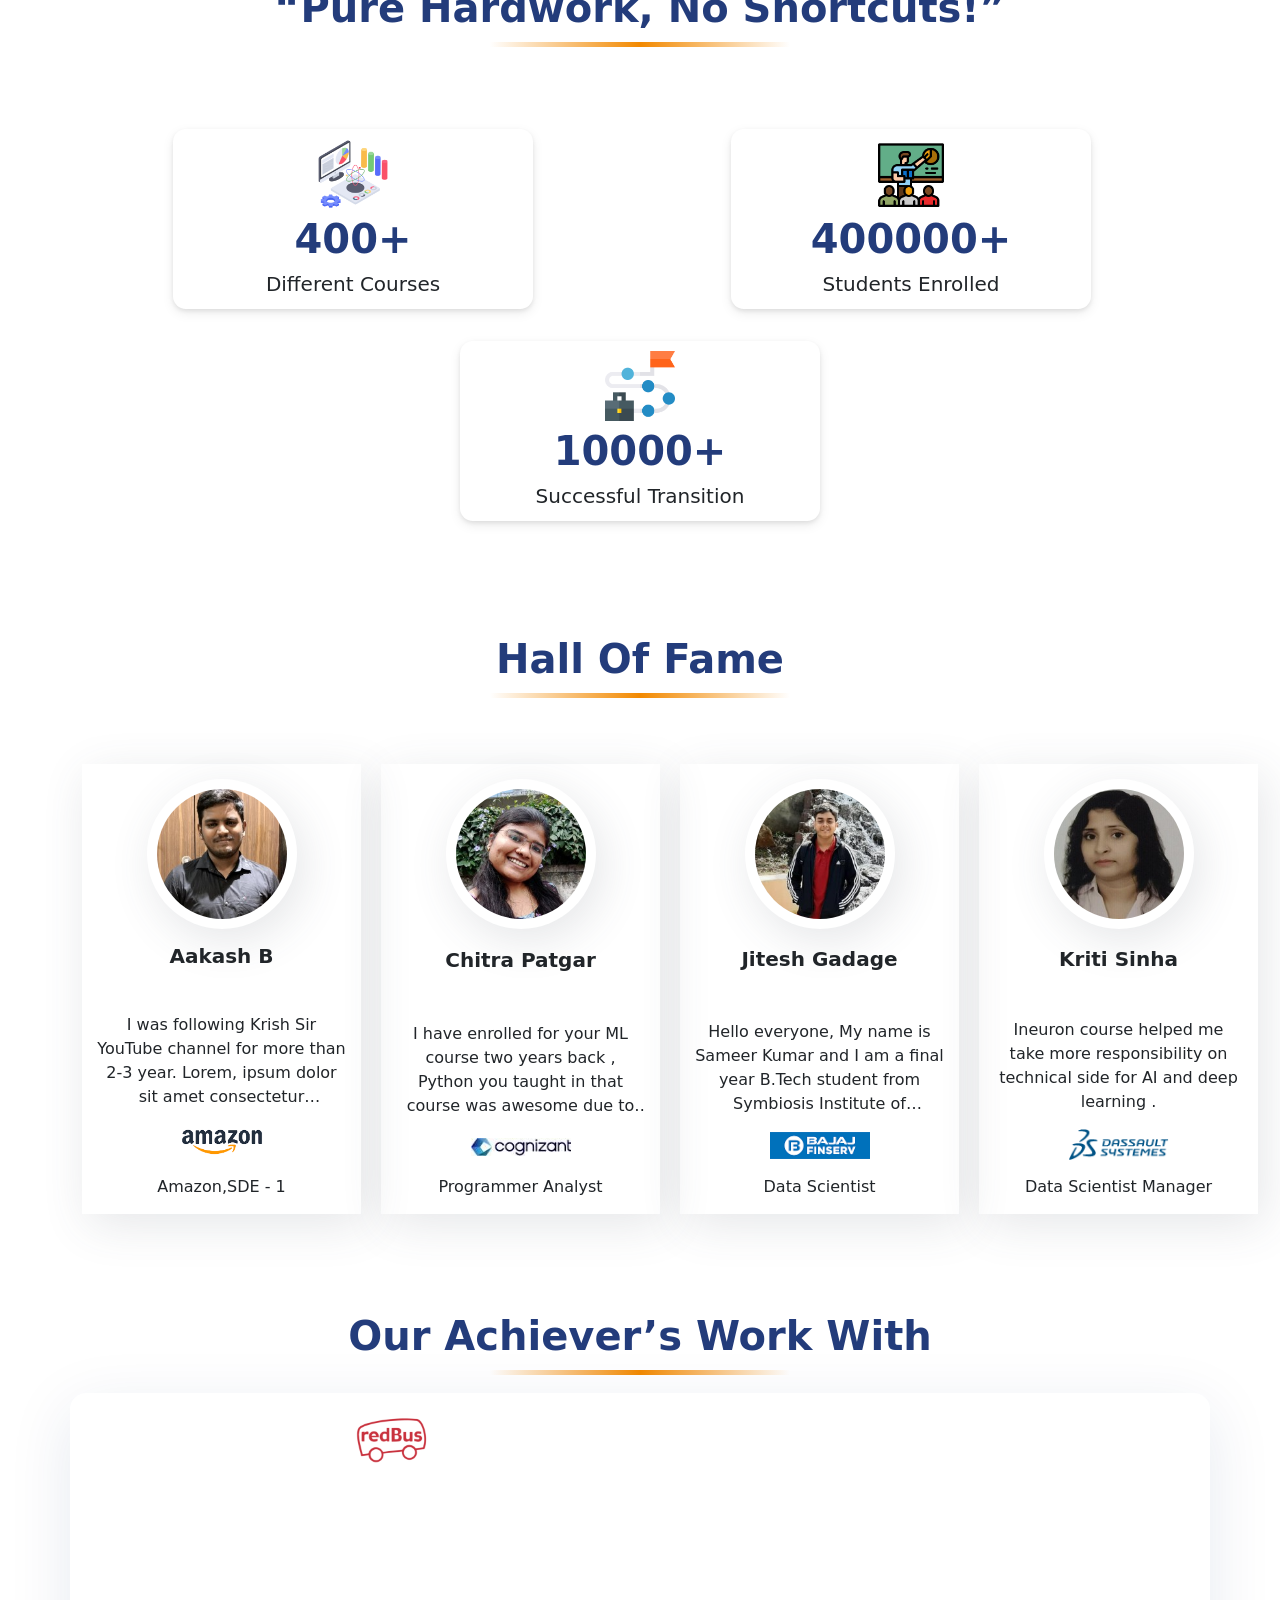
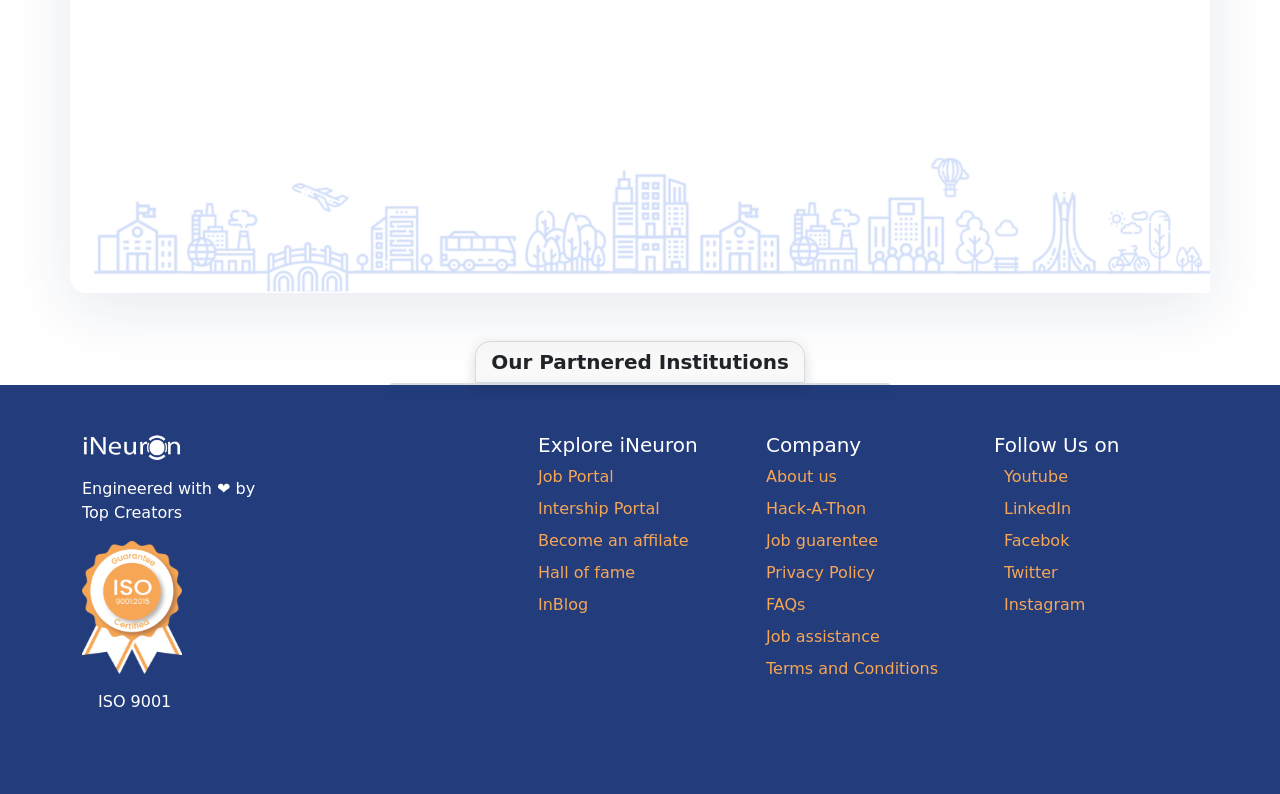
==== commit 1a4a5e9a: "fixed lots of bugs" ====
--- a/index.html
+++ b/index.html
@@ -17,14 +17,14 @@
     <script src="jquery-3.6.0.min.js"></script>
 
     <script src="./script.js"></script>
-    <script src="https://unpkg.com/aos@2.3.1/dist/aos.js"></script>
+
 
 
     <link rel="stylesheet" href="https://cdnjs.cloudflare.com/ajax/libs/slick-carousel/1.8.1/slick.css"
         integrity="sha512-wR4oNhLBHf7smjy0K4oqzdWumd+r5/+6QO/vDda76MW5iug4PT7v86FoEkySIJft3XA0Ae6axhIvHrqwm793Nw=="
         crossorigin="anonymous" referrerpolicy="no-referrer" />
 
-    <link href="https://unpkg.com/aos@2.3.1/dist/aos.css" rel="stylesheet">
+
 
 
     <link rel="preconnect" href="https://fonts.googleapis.com">
@@ -47,8 +47,7 @@
                             </div>
                             <div class="ineuron-coursediv dropdown d-flex h-100 px-4 position-relative">
                                 <div class="dropdownn d-flex">
-                                    <button class=" dropdown-btn dropdown-toggle" type="button"
-                                        data-bs-toggle="dropdown" aria-expanded="false">
+                                    <button class=" dropdown-btn dropdown-toggle" type="button">
                                         Courses
                                     </button>
                                     <div class="dropdown-menu courses-dropdiv">
@@ -238,9 +237,24 @@
                                     aria-describedby="basic-addon1">
                             </div>
 
-                            <div class="ineuron-coursediv my-4 px-4 position-relative">
-                                <div class="all-portasl">
+                            <div
+                                class="ineuron-coursediv dropdown d-flex h-100 justify-content-center align-items-center px-4 position-relative">
+                                <div class="all-portasl d-flex">
                                     iNeueon Portals
+                                </div>
+
+                                <div class="dropdown-menu  all-portals ">
+                                    <div class="my-learning ">
+                                        <div
+                                            class="mycourse-one border-bottom d-flex  justify-content-between align-items-center gap-2 p-2">
+                                            <a class="dropdown-item" href="http://">One Neuron</a>
+                                        </div>
+                                        <div
+                                            class="mycourse-one  d-flex justify-content-between align-items-center gap-2 p-2">
+                                            <a class="dropdown-item" href="http://">Job Portal</a>
+                                        </div>
+
+                                    </div>
                                 </div>
                             </div>
                             <!-- <div class="ineuron-coursediv dropdownn  my-4 px-4 position-relative">
@@ -621,9 +635,12 @@
                                     <p>Digital entrepreneurs, Youtubers and content creators provide affordable courses
                                         across
                                         technologies.</p>
-                                    <button>
-                                        Enroll Now
-                                    </button>
+                                    <a class="fancy mt-3" href="#">
+                                        <span class="top-key"></span>
+                                        <span class="text">Enroll Now</span>
+                                        <span class="bottom-key-1"></span>
+                                        <span class="bottom-key-2"></span>
+                                    </a>
                                 </div>
                             </div>
 
@@ -636,28 +653,36 @@
 
 
 
-            <div class="container-fluide slider-container d-none d-sm-none d-md-block d-lg-block">
+            <div class="container-fluide slider-container d-none d-sm-none d-md-block d-lg-block position-relative">
+
+                <div class="headr-bg"></div>
                 <div class="row  slider-main-div">
                     <div class="col-md-12 col-12 d-flex justify-content-between position-relative">
                         <div class="banner-heading-div pt-4" data-aos="fade-right" data-aos-duration="2000">
-                            <div class="banner-leftdiv">
+                            <div class="banner-leftdiv pt-4">
 
 
                                 <h1>Highest in <span class="text-blue"> Quality </span>, <br> <Span
                                         class="text-blue">affordable</Span> in Price</h1>
 
-                                <p class="pt-2 m-0">Digital entrepreneurs, Youtubers and content creators provide
+                                <p class="pt-4 m-0">Digital entrepreneurs, Youtubers and content creators provide
                                     affordable
                                     courses across technologies.</p>
 
                                 <div class="enroll-nowbtn pt-4">
-                                    <button class="enroll-now ">
-                                        Enroll Now
-                                    </button>
-                                </div>
-                            </div>
-                        </div>
-                        <div class="banner-img-div position-absolute">
+                                    <a class="fancy" href="#">
+                                        <span class="top-key"></span>
+                                        <span class="text">Enroll Now</span>
+                                        <span class="bottom-key-1"></span>
+                                        <span class="bottom-key-2"></span>
+                                    </a>
+                                </div>
+                            </div>
+                        </div>
+                        <div class="banner-img-div position-absolute ">
+                            <img src="./assets/hero-influencers1.webp" style="width:800px;" alt="">
+                        </div>
+                        <div class="banner-img-div position-absolute d-none">
                             <img src="./assets/Vector 1.png" style="width:800px;" alt="">
                         </div>
                     </div>
@@ -667,9 +692,35 @@
                 </div>
             </div>
 
+
+
+            <!-- <div class="card">
+                <div class="card-img"><img src="./assets//fulstack-datascience.jpg" alt="" class="card-img"></div>
+                <div class="card-info">
+                    <p class="text-title">Product title </p>
+                    <p class="text-body">Product description and details</p>
+                </div>
+                <div class="card-footer">
+                    <span class="text-title">$499.49</span>
+                    <div class="card-button">
+                        <svg class="svg-icon" viewBox="0 0 20 20">
+                            <path
+                                d="M17.72,5.011H8.026c-0.271,0-0.49,0.219-0.49,0.489c0,0.271,0.219,0.489,0.49,0.489h8.962l-1.979,4.773H6.763L4.935,5.343C4.926,5.316,4.897,5.309,4.884,5.286c-0.011-0.024,0-0.051-0.017-0.074C4.833,5.166,4.025,4.081,2.33,3.908C2.068,3.883,1.822,4.075,1.795,4.344C1.767,4.612,1.962,4.853,2.231,4.88c1.143,0.118,1.703,0.738,1.808,0.866l1.91,5.661c0.066,0.199,0.252,0.333,0.463,0.333h8.924c0.116,0,0.22-0.053,0.308-0.128c0.027-0.023,0.042-0.048,0.063-0.076c0.026-0.034,0.063-0.058,0.08-0.099l2.384-5.75c0.062-0.151,0.046-0.323-0.045-0.458C18.036,5.092,17.883,5.011,17.72,5.011z">
+                            </path>
+                            <path
+                                d="M8.251,12.386c-1.023,0-1.856,0.834-1.856,1.856s0.833,1.853,1.856,1.853c1.021,0,1.853-0.83,1.853-1.853S9.273,12.386,8.251,12.386z M8.251,15.116c-0.484,0-0.877-0.393-0.877-0.874c0-0.484,0.394-0.878,0.877-0.878c0.482,0,0.875,0.394,0.875,0.878C9.126,14.724,8.733,15.116,8.251,15.116z">
+                            </path>
+                            <path
+                                d="M13.972,12.386c-1.022,0-1.855,0.834-1.855,1.856s0.833,1.853,1.855,1.853s1.854-0.83,1.854-1.853S14.994,12.386,13.972,12.386z M13.972,15.116c-0.484,0-0.878-0.393-0.878-0.874c0-0.484,0.394-0.878,0.878-0.878c0.482,0,0.875,0.394,0.875,0.878C14.847,14.724,14.454,15.116,13.972,15.116z">
+                            </path>
+                        </svg>
+                    </div>
+                </div>
+            </div> -->
+
             <!------------------------------------------------ all courses section start  ------------------------------>
 
-            <div class="container py-5 " >
+            <div class="container py-5 ">
                 <div class="row">
                     <div class="col-md-12 col-12">
                         <div class="course-selection-div">
@@ -684,24 +735,24 @@
 
                         <div class="all-courses-tabsdiv mt-3">
                             <div class="courses-tabs-wrapper allTabs d-flex gap-4 my-3">
-                                
+
                                 <div class="tabs-div py-2 liveprogramTab active">
                                     Live Programs</div>
-                                <div class="tabs-div py-2 affordableprogramTab" >Affordable
+                                <div class="tabs-div py-2 affordableprogramTab">Affordable
                                     Programs</div>
-                                <div class="tabs-div py-2 CommunityProgramsTab" >Community Programs</div>
-                                <div class="tabs-div py-2 OneNeuronTab" >One Neuron</div>
-                                <div class="tabs-div py-2 TestSeriesTab" >Test Series</div>
+                                <div class="tabs-div py-2 CommunityProgramsTab">Community Programs</div>
+                                <div class="tabs-div py-2 OneNeuronTab">One Neuron</div>
+                                <div class="tabs-div py-2 TestSeriesTab">Test Series</div>
 
                             </div>
 
                             <div class="data-scince-courses">
 
-                                
+
 
                                 <!--------------------------- Live Program  --------------------------------------->
 
-                                <div  class="Live-Program  p-4 ">
+                                <div class="Live-Program  p-4 ">
                                     <h3 class="select-cousre-title">Live Progams</h3>
                                     <p>Get your program with live "instructor led" learning. Lorem, ipsum dolor sit amet
                                         consectetur
@@ -713,116 +764,147 @@
                                     <div class="course-card-maindiv d-flex gap-5 multiple-items single-item">
 
                                         <div class="course-cards-div mx-4 p-3 ">
-                                            <a href="https://ineuron.ai/course/Full-Stack-Data-Science-BootCamp-2.0">
-                                                <div class="card-top">
-                                                    <div class="card-top-imgdiv">
-                                                        <img src="./assets//fulstack-datascience.jpg" alt=""
-                                                            class="card-img">
-                                                    </div>
-                                                    <div class="card-name mt-2">Full Stack Data Science BootCamp 2.0
-                                                    </div>
-                                                    <div class="card-owner py-3">Krish Naik</div>
-                                                    <div class="card-amount">₹17700.00</div>
-                                                </div>
-                                            </a>
+                                            <div class="card">
+                                                <div class="card-img"><img src="./assets/javascript.jpg" alt="" class="card-img"></div>
+                                                <div class="card-info">
+                                                    <p class="text-title">
+                                                        Full Stack Javascript Web Developer</p>
+                                                    <p class="text-body">Hitesh Choudhary</p>
+                                                </div>
+                                                <div class="card-footer">
+                                                    <span class="text-title">₹17700.00</span>
+                                                    <button class="cssbuttons-io-button">
+                                                       
+                                                        <span>Live</span>
+                                                      </button>
+                                                </div>
+                                            </div>
                                         </div>
 
                                         <div class="course-cards-div mx-4 p-3 ">
-                                            <div class="card-top">
-                                                <div class="card-top-imgdiv">
-                                                    <img src="./assets/2.png" alt="" class="card-img">
-                                                </div>
-                                                <div class="card-name mt-2">DAS for FAANG with python and Javascript
-                                                </div>
-                                                <div class="card-owner py-3">Hitesh Choudhary</div>
-                                                <div class="card-amount">₹4000</div>
-                                            </div>
-                                        </div>
-
-                                        <div id="courde-disc" style="display:none;">
-                                            hello
+                                            <div class="card">
+                                                <div class="card-img"><img src="./assets//fulstack-datascience.jpg" alt="" class="card-img"></div>
+                                                <div class="card-info">
+                                                    <p class="text-title">Full Stack Data Science BootCamp 2.0 </p>
+                                                    <p class="text-body">Krish Naik</p>
+                                                </div>
+                                                <div class="card-footer">
+                                                    <span class="text-title">₹17700.00</span>
+                                                    <button class="cssbuttons-io-button">
+                                                       
+                                                        <span>Live</span>
+                                                      </button>
+                                                </div>
+                                            </div>
                                         </div>
 
                                         <div class="course-cards-div mx-4 p-3 ">
-                                            <div class="card-top">
-                                                <div class="card-top-imgdiv">
-                                                    <img src="./assets/youtube-mastery.jpg" alt="" class="card-img">
-                                                </div>
-                                                <div class="card-name mt-2">Youtube Mastery Batch 2 in Hindi</div>
-                                                <div class="card-owner py-3">Amresh Bharti</div>
-                                                <div class="card-amount">₹4000</div>
-                                            </div>
-                                        </div>
+                                            <div class="card">
+                                                <div class="card-img"><img src="./assets/youtube-mastery.jpg" alt="" class="card-img"></div>
+                                                <div class="card-info">
+                                                    <p class="text-title">YouTube Mastery Batch 2 in Hindi </p>
+                                                    <p class="text-body">Amresh Bharti</p>
+                                                </div>
+                                                <div class="card-footer">
+                                                    <span class="text-title">₹7000.00</span>
+                                                    <button class="cssbuttons-io-button">
+                                                       
+                                                        <span>Live</span>
+                                                      </button>
+                                                </div>
+                                            </div>
+                                        </div>
+
+
                                         <div class="course-cards-div mx-4 p-3 ">
-                                            <div class="card-top">
-                                                <div class="card-top-imgdiv">
-                                                    <img src="./assets/62d144bf5af3c72263428ffd.jpg" alt=""
-                                                        class="card-img">
-                                                </div>
-                                                <div class="card-name mt-2">Advance Facebook Marketing Course in Hindi
-                                                </div>
-                                                <div class="card-owner py-3">Hitesh Choudhary</div>
-                                                <div class="card-amount">₹3000</div>
+                                            <div class="card">
+                                                <div class="card-img"><img src="./assets/digital-marketing.jpg" alt="" class="card-img"></div>
+                                                <div class="card-info">
+                                                    <p class="text-title">Digital Marketing Batch 2 in Hindi </p>
+                                                    <p class="text-body">Amresh Bharti</p>
+                                                </div>
+                                                <div class="card-footer">
+                                                    <span class="text-title">₹7000.00</span>
+                                                    <button class="cssbuttons-io-button">
+                                                       
+                                                        <span>Live</span>
+                                                      </button>
+                                                </div>
+                                            </div>
+                                        </div>
+                                        <div class="course-cards-div mx-4 p-3 ">
+                                            <div class="card">
+                                                <div class="card-img"><img src="./assets/dsa.jpg" alt="" class="card-img"></div>
+                                                <div class="card-info">
+                                                    <p class="text-title">DSA for FAANG preparation with Python and JavaScript </p>
+                                                    <p class="text-body">Anurag Tiwari ,Hitesh Choudhary </p>
+                                                </div>
+                                                <div class="card-footer">
+                                                    <span class="text-title">₹4000.00</span>
+                                                    <button class="cssbuttons-io-button">
+                                                       
+                                                        <span>Live</span>
+                                                      </button>
+                                                </div>
                                             </div>
                                         </div>
 
                                         <div class="course-cards-div mx-4 p-3">
-                                            <div class="card-top">
-                                                <div class="card-top-imgdiv">
-                                                    <img src="./assets/2.png" alt="" class="card-img">
-                                                </div>
-                                                <div class="card-name mt-2">DAS for FAANG with python</div>
-                                                <div class="card-owner py-3">Hitesh Choudhary</div>
-                                                <div class="card-amount">₹4000</div>
+                                            <div class="card">
+                                                <div class="card-img"><img src="./assets/fullstacl-web-python.jpg" alt="" class="card-img"></div>
+                                                <div class="card-info">
+                                                    <p class="text-title">Full Stack Web Development using Python in Hindi </p>
+                                                    <p class="text-body">Navin Reddy,Saurabh Shukla</p>
+                                                </div>
+                                                <div class="card-footer">
+                                                    <span class="text-title">₹4000.00</span>
+                                                    <button class="cssbuttons-io-button">
+                                                       
+                                                        <span>Live</span>
+                                                      </button>
+                                                </div>
                                             </div>
                                         </div>
 
                                         <div class="course-cards-div mx-4 p-3">
-                                            <div class="card-top">
-                                                <div class="card-top-imgdiv">
-                                                    <img src="./assets/62dbfcbf8a6db091f84577dd.jpg" alt=""
-                                                        class="card-img">
-                                                </div>
-                                                <div class="card-name mt-2">Digital Marketing Batch 2 in Hindi</div>
-                                                <div class="card-owner py-3">Hitesh Choudhary</div>
-                                                <div class="card-amount">₹11000</div>
+                                            <div class="card">
+                                                <div class="card-img"><img src="./assets/blockchain.jpg" alt="" class="card-img"></div>
+                                                <div class="card-info">
+                                                    <p class="text-title">Full Stack Blockchain Development</p>
+                                                    <p class="text-body">Krish Naik, Sanjeevan Thorat, Navin Reddy</p>
+                                                </div>
+                                                <div class="card-footer">
+                                                    <span class="text-title">₹4000.00</span>
+                                                    <button class="cssbuttons-io-button">
+                                                       
+                                                        <span>Live</span>
+                                                      </button>
+                                                </div>
                                             </div>
                                         </div>
 
                                         <div class="course-cards-div mx-4 p-3 ">
-                                            <div class="card-top">
-                                                <div class="card-top-imgdiv">
-                                                    <img src="./assets/youtube-mastery.jpg" alt="" class="card-img">
-                                                </div>
-                                                <div class="card-name mt-2">Youtube Mastery Batch 2 in Hindi</div>
-                                                <div class="card-owner py-3">Amresh Bharti</div>
-                                                <div class="card-amount">₹4000</div>
-                                            </div>
-                                        </div>
-
-                                        <div class="course-cards-div mx-4 p-3 ">
-                                            <div class="card-top">
-                                                <div class="card-top-imgdiv">
-                                                    <img src="./assets/2.png" alt="" class="card-img">
-                                                </div>
-                                                <div class="card-name mt-2">DAS for FAANG with python</div>
-                                                <div class="card-owner py-3">Hitesh Choudhary</div>
-                                                <div class="card-amount">₹4000</div>
-                                            </div>
-                                        </div>
-                                        <div class="course-cards-div mx-4 p-3 ">
-                                            <div class="card-top">
-                                                <div class="card-top-imgdiv">
-                                                    <img src="./assets/youtube-mastery.jpg" alt="" class="card-img">
-                                                </div>
-                                                <div class="card-name mt-2">Youtube Mastery Batch 2 in Hindi</div>
-                                                <div class="card-owner py-3">Amresh Bharti</div>
-                                                <div class="card-amount">₹4000</div>
-                                            </div>
-                                        </div>
-                                    </div>
-
-                                    <div class="view-more-button d-flex justify-content-center align-items-center py-5">
+                                            <div class="card">
+                                                <div class="card-img"><img src="./assets/tester.jpg" alt="" class="card-img"></div>
+                                                <div class="card-info">
+                                                    <p class="text-title">Job Ready Automation Tester with JavaScript </p>
+                                                    <p class="text-body">Mukesh Otwani</p>
+                                                </div>
+                                                <div class="card-footer">
+                                                    <span class="text-title">₹4000.00</span>
+                                                    <button class="cssbuttons-io-button">
+                                                       
+                                                        <span>Live</span>
+                                                      </button>
+                                                </div>
+                                            </div>
+                                        </div>
+
+                                        
+                                        
+                                    </div>
+
+                                    <div class="view-more-button d-flex justify-content-center align-items-center py-3">
                                         <button class="view-morebtn">View More</button>
                                     </div>
                                 </div>
@@ -830,7 +912,7 @@
                                 <!--------------------------- Affordabe Program  --------------------------------------->
 
 
-                                <div  class="Affordabe-Program  p-4 " style="display: none;">
+                                <div class="Affordabe-Program  p-4 " style="display: none;">
                                     <h3 class="select-cousre-title">Affordabe Program</h3>
                                     <p>Get your program with live "instructor led" learning. Lorem, ipsum dolor sit amet
                                         consectetur
@@ -839,55 +921,57 @@
                                         aliquid
                                         cum!</p>
 
-                                    <div class="course-card-maindiv d-flex gap-4 ">
-                                        <div class="course-cards-div mx-4 p-3 " id="hoverdiv" style="display:none;">
-                                            <div class="card-top">
-                                                <div class="card-top-imgdiv">
-                                                    <img src="./assets/2.png" alt="" class="card-img"
-                                                        onmouseover="bigImg(e)">
-                                                </div>
-                                                <div class="card-name mt-2">DAS for FAANG with python and Javascript
-                                                </div>
-                                                <div class="card-owner py-3">Hitesh Choudhary</div>
-                                                <div class="card-amount">₹4000</div>
-                                            </div>
-                                        </div>
-
-                                        <!-- <div id="courde-disc" style="display:none;">
-                                    hello
-                                </div> -->
-
-                                        <div class="course-cards-div mx-4 p-3 ">
-                                            <div class="card-top">
-                                                <div class="card-top-imgdiv">
-                                                    <img src="./assets/youtube-mastery.jpg" alt="" class="card-img">
-                                                </div>
-                                                <div class="card-name mt-2">Youtube Mastery Batch 2 in Hindi</div>
-                                                <div class="card-owner py-3">Amresh Bharti</div>
-                                                <div class="card-amount">₹4000</div>
-                                            </div>
-                                        </div>
-                                        <div class="course-cards-div mx-4 p-3 ">
-                                            <div class="card-top">
-                                                <div class="card-top-imgdiv">
-                                                    <img src="./assets/62d144bf5af3c72263428ffd.jpg" alt=""
-                                                        class="card-img">
-                                                </div>
-                                                <div class="card-name mt-2">Advance Facebook Marketing Course in Hindi
-                                                </div>
-                                                <div class="card-owner py-3">Hitesh Choudhary</div>
-                                                <div class="card-amount">₹3000</div>
-                                            </div>
-                                        </div>
-
-                                        <div class="course-cards-div mx-4 p-3">
-                                            <div class="card-top">
-                                                <div class="card-top-imgdiv">
-                                                    <img src="./assets/2.png" alt="" class="card-img">
-                                                </div>
-                                                <div class="card-name mt-2">DAS for FAANG with python</div>
-                                                <div class="card-owner py-3">Hitesh Choudhary</div>
-                                                <div class="card-amount">₹4000</div>
+                                    <div class="course-card-maindiv affordable d-flex gap-4 ">
+                                        
+                                       
+
+                                        <div class="course-cards-div affordable ">
+                                            <div class="card">
+                                                <div class="card-img"><img src="./assets/affordable2.jpg" alt="" class="card-img"></div>
+                                                <div class="card-info">
+                                                    <p class="text-title">Full Stack Data Science BootCamp 2.0 </p>
+                                                    <p class="text-body">Krish Naik</p>
+                                                </div>
+                                                <div class="card-footer">
+                                                    <span class="text-title">₹17700.00</span>
+                                                    <button class="cssbuttons-io-button">
+                                                       
+                                                        <span>Live</span>
+                                                      </button>
+                                                </div>
+                                            </div>
+                                        </div>
+                                        <div class="course-cards-div affordable ">
+                                            <div class="card">
+                                                <div class="card-img"><img src="./assets/affordable3.jpg" alt="" class="card-img"></div>
+                                                <div class="card-info">
+                                                    <p class="text-title">Full Stack Data Science BootCamp 2.0 </p>
+                                                    <p class="text-body">Krish Naik</p>
+                                                </div>
+                                                <div class="card-footer">
+                                                    <span class="text-title">₹17700.00</span>
+                                                    <button class="cssbuttons-io-button">
+                                                       
+                                                        <span>Live</span>
+                                                      </button>
+                                                </div>
+                                            </div>
+                                        </div>
+
+                                        <div class="course-cards-div affordable   p-3">
+                                            <div class="card">
+                                                <div class="card-img"><img src="./assets/affordable4.jpg" alt="" class="card-img"></div>
+                                                <div class="card-info">
+                                                    <p class="text-title">Full Stack Data Science BootCamp 2.0 </p>
+                                                    <p class="text-body">Krish Naik</p>
+                                                </div>
+                                                <div class="card-footer">
+                                                    <span class="text-title">₹17700.00</span>
+                                                    <button class="cssbuttons-io-button">
+                                                       
+                                                        <span>Live</span>
+                                                      </button>
+                                                </div>
                                             </div>
                                         </div>
 
@@ -904,7 +988,7 @@
 
                                 <!--------------------------- Community Program  --------------------------------------->
 
-                                <div  class="Community-Program  p-4 " style="display: none;">
+                                <div class="Community-Program  p-4 " style="display: none;">
                                     <h3 class="select-cousre-title">Commnunity Program</h3>
                                     <p>Get your program with live "instructor led" learning. Lorem, ipsum dolor sit amet
                                         consectetur
@@ -913,55 +997,57 @@
                                         aliquid
                                         cum!</p>
 
-                                    <div class="course-card-maindiv d-flex gap-4 ">
-                                        <div class="course-cards-div mx-4 p-3 " id="hoverdiv" style="display:none;">
-                                            <div class="card-top">
-                                                <div class="card-top-imgdiv">
-                                                    <img src="./assets/2.png" alt="" class="card-img"
-                                                        onmouseover="bigImg(e)">
-                                                </div>
-                                                <div class="card-name mt-2">DAS for FAANG with python and Javascript
-                                                </div>
-                                                <div class="card-owner py-3">Hitesh Choudhary</div>
-                                                <div class="card-amount">₹4000</div>
-                                            </div>
-                                        </div>
-
-                                        <!-- <div id="courde-disc" style="display:none;">
-                            hello
-                        </div> -->
-
-                                        <div class="course-cards-div mx-4 p-3 ">
-                                            <div class="card-top">
-                                                <div class="card-top-imgdiv">
-                                                    <img src="./assets/youtube-mastery.jpg" alt="" class="card-img">
-                                                </div>
-                                                <div class="card-name mt-2">Youtube Mastery Batch 2 in Hindi</div>
-                                                <div class="card-owner py-3">Amresh Bharti</div>
-                                                <div class="card-amount">₹4000</div>
-                                            </div>
-                                        </div>
-                                        <div class="course-cards-div mx-4 p-3 ">
-                                            <div class="card-top">
-                                                <div class="card-top-imgdiv">
-                                                    <img src="./assets/62d144bf5af3c72263428ffd.jpg" alt=""
-                                                        class="card-img">
-                                                </div>
-                                                <div class="card-name mt-2">Advance Facebook Marketing Course in Hindi
-                                                </div>
-                                                <div class="card-owner py-3">Hitesh Choudhary</div>
-                                                <div class="card-amount">₹3000</div>
-                                            </div>
-                                        </div>
-
-                                        <div class="course-cards-div mx-4 p-3">
-                                            <div class="card-top">
-                                                <div class="card-top-imgdiv">
-                                                    <img src="./assets/2.png" alt="" class="card-img">
-                                                </div>
-                                                <div class="card-name mt-2">DAS for FAANG with python</div>
-                                                <div class="card-owner py-3">Hitesh Choudhary</div>
-                                                <div class="card-amount">₹4000</div>
+                                    <div class="course-card-maindiv affordable d-flex gap-4 ">
+                                        
+>
+
+                                        <div class="course-cards-div affordable  ">
+                                            <div class="card">
+                                                <div class="card-img"><img src="./assets//fulstack-datascience.jpg" alt="" class="card-img"></div>
+                                                <div class="card-info">
+                                                    <p class="text-title">Full Stack Data Science BootCamp 2.0 </p>
+                                                    <p class="text-body">Krish Naik</p>
+                                                </div>
+                                                <div class="card-footer">
+                                                    <span class="text-title">₹17700.00</span>
+                                                    <button class="cssbuttons-io-button">
+                                                       
+                                                        <span>Live</span>
+                                                      </button>
+                                                </div>
+                                            </div>
+                                        </div>
+                                        <div class="course-cards-div affordable   ">
+                                            <div class="card">
+                                                <div class="card-img"><img src="./assets//fulstack-datascience.jpg" alt="" class="card-img"></div>
+                                                <div class="card-info">
+                                                    <p class="text-title">Full Stack Data Science BootCamp 2.0 </p>
+                                                    <p class="text-body">Krish Naik</p>
+                                                </div>
+                                                <div class="card-footer">
+                                                    <span class="text-title">₹17700.00</span>
+                                                    <button class="cssbuttons-io-button">
+                                                       
+                                                        <span>Live</span>
+                                                      </button>
+                                                </div>
+                                            </div>
+                                        </div>
+
+                                        <div class="course-cards-div affordable  ">
+                                            <div class="card">
+                                                <div class="card-img"><img src="./assets//fulstack-datascience.jpg" alt="" class="card-img"></div>
+                                                <div class="card-info">
+                                                    <p class="text-title">Full Stack Data Science BootCamp 2.0 </p>
+                                                    <p class="text-body">Krish Naik</p>
+                                                </div>
+                                                <div class="card-footer">
+                                                    <span class="text-title">₹17700.00</span>
+                                                    <button class="cssbuttons-io-button">
+                                                       
+                                                        <span>Live</span>
+                                                      </button>
+                                                </div>
                                             </div>
                                         </div>
 
@@ -977,7 +1063,7 @@
 
                                 <!--------------------------- One Neuron--------------------------------------->
 
-                                <div  class="One-Neuron  p-4 " style="display: none;">
+                                <div class="One-Neuron  p-4 " style="display: none;">
                                     <h3 class="select-cousre-title">One Neuron</h3>
                                     <p>Get your program with live "instructor led" learning. Lorem, ipsum dolor sit amet
                                         consectetur
@@ -987,16 +1073,20 @@
                                         cum!</p>
 
                                     <div class="course-card-maindiv d-flex gap-4 ">
-                                        <div class="course-cards-div mx-4 p-3 " id="hoverdiv" style="display:none;">
-                                            <div class="card-top">
-                                                <div class="card-top-imgdiv">
-                                                    <img src="./assets/2.png" alt="" class="card-img"
-                                                        onmouseover="bigImg(e)">
-                                                </div>
-                                                <div class="card-name mt-2">DAS for FAANG with python and Javascript
-                                                </div>
-                                                <div class="card-owner py-3">Hitesh Choudhary</div>
-                                                <div class="card-amount">₹4000</div>
+                                        <div class="course-cards-div affordable " id="hoverdiv" style="display:none;">
+                                            <div class="card">
+                                                <div class="card-img"><img src="./assets//fulstack-datascience.jpg" alt="" class="card-img"></div>
+                                                <div class="card-info">
+                                                    <p class="text-title">Full Stack Data Science BootCamp 2.0 </p>
+                                                    <p class="text-body">Krish Naik</p>
+                                                </div>
+                                                <div class="card-footer">
+                                                    <span class="text-title">₹17700.00</span>
+                                                    <button class="cssbuttons-io-button">
+                                                       
+                                                        <span>Live</span>
+                                                      </button>
+                                                </div>
                                             </div>
                                         </div>
 
@@ -1004,37 +1094,53 @@
                             hello
                         </div> -->
 
-                                        <div class="course-cards-div mx-4 p-3 ">
-                                            <div class="card-top">
-                                                <div class="card-top-imgdiv">
-                                                    <img src="./assets/youtube-mastery.jpg" alt="" class="card-img">
-                                                </div>
-                                                <div class="card-name mt-2">Youtube Mastery Batch 2 in Hindi</div>
-                                                <div class="card-owner py-3">Amresh Bharti</div>
-                                                <div class="card-amount">₹4000</div>
-                                            </div>
-                                        </div>
-                                        <div class="course-cards-div mx-4 p-3 ">
-                                            <div class="card-top">
-                                                <div class="card-top-imgdiv">
-                                                    <img src="./assets/62d144bf5af3c72263428ffd.jpg" alt=""
-                                                        class="card-img">
-                                                </div>
-                                                <div class="card-name mt-2">Advance Facebook Marketing Course in Hindi
-                                                </div>
-                                                <div class="card-owner py-3">Hitesh Choudhary</div>
-                                                <div class="card-amount">₹3000</div>
-                                            </div>
-                                        </div>
-
-                                        <div class="course-cards-div mx-4 p-3">
-                                            <div class="card-top">
-                                                <div class="card-top-imgdiv">
-                                                    <img src="./assets/2.png" alt="" class="card-img">
-                                                </div>
-                                                <div class="card-name mt-2">DAS for FAANG with python</div>
-                                                <div class="card-owner py-3">Hitesh Choudhary</div>
-                                                <div class="card-amount">₹4000</div>
+                                        <div class="course-cards-div affordable  ">
+                                            <div class="card">
+                                                <div class="card-img"><img src="./assets//fulstack-datascience.jpg" alt="" class="card-img"></div>
+                                                <div class="card-info">
+                                                    <p class="text-title">Full Stack Data Science BootCamp 2.0 </p>
+                                                    <p class="text-body">Krish Naik</p>
+                                                </div>
+                                                <div class="card-footer">
+                                                    <span class="text-title">₹17700.00</span>
+                                                    <button class="cssbuttons-io-button">
+                                                       
+                                                        <span>Live</span>
+                                                      </button>
+                                                </div>
+                                            </div>
+                                        </div>
+                                        <div class="course-cards-div affordable  ">
+                                            <div class="card">
+                                                <div class="card-img"><img src="./assets//fulstack-datascience.jpg" alt="" class="card-img"></div>
+                                                <div class="card-info">
+                                                    <p class="text-title">Full Stack Data Science BootCamp 2.0 </p>
+                                                    <p class="text-body">Krish Naik</p>
+                                                </div>
+                                                <div class="card-footer">
+                                                    <span class="text-title">₹17700.00</span>
+                                                    <button class="cssbuttons-io-button">
+                                                       
+                                                        <span>Live</span>
+                                                      </button>
+                                                </div>
+                                            </div>
+                                        </div>
+
+                                        <div class="course-cards-div affordable ">
+                                            <div class="card">
+                                                <div class="card-img"><img src="./assets//fulstack-datascience.jpg" alt="" class="card-img"></div>
+                                                <div class="card-info">
+                                                    <p class="text-title">Full Stack Data Science BootCamp 2.0 </p>
+                                                    <p class="text-body">Krish Naik</p>
+                                                </div>
+                                                <div class="card-footer">
+                                                    <span class="text-title">₹17700.00</span>
+                                                    <button class="cssbuttons-io-button">
+                                                       
+                                                        <span>Live</span>
+                                                      </button>
+                                                </div>
                                             </div>
                                         </div>
 
@@ -1050,7 +1156,7 @@
 
                                 <!--------------------------- Text Series-------------------------------------->
 
-                                <div  class="Text-Series  p-4 " style="display: none;">
+                                <div class="Text-Series  p-4 " style="display: none;">
                                     <h3 class="select-cousre-title">Text Series</h3>
                                     <p>Get your program with live "instructor led" learning. Lorem, ipsum dolor sit amet
                                         consectetur
@@ -1060,16 +1166,20 @@
                                         cum!</p>
 
                                     <div class="course-card-maindiv d-flex gap-4 ">
-                                        <div class="course-cards-div mx-4 p-3 " id="hoverdiv" style="display:none;">
-                                            <div class="card-top">
-                                                <div class="card-top-imgdiv">
-                                                    <img src="./assets/2.png" alt="" class="card-img"
-                                                        onmouseover="bigImg(e)">
-                                                </div>
-                                                <div class="card-name mt-2">DAS for FAANG with python and Javascript
-                                                </div>
-                                                <div class="card-owner py-3">Hitesh Choudhary</div>
-                                                <div class="card-amount">₹4000</div>
+                                        <div class="course-cards-div  " id="hoverdiv" style="display:none;">
+                                            <div class="card">
+                                                <div class="card-img"><img src="./assets//fulstack-datascience.jpg" alt="" class="card-img"></div>
+                                                <div class="card-info">
+                                                    <p class="text-title">Full Stack Data Science BootCamp 2.0 </p>
+                                                    <p class="text-body">Krish Naik</p>
+                                                </div>
+                                                <div class="card-footer">
+                                                    <span class="text-title">₹17700.00</span>
+                                                    <button class="cssbuttons-io-button">
+                                                       
+                                                        <span>Live</span>
+                                                      </button>
+                                                </div>
                                             </div>
                                         </div>
 
@@ -1077,37 +1187,53 @@
                             hello
                         </div> -->
 
-                                        <div class="course-cards-div mx-4 p-3 ">
-                                            <div class="card-top">
-                                                <div class="card-top-imgdiv">
-                                                    <img src="./assets/youtube-mastery.jpg" alt="" class="card-img">
-                                                </div>
-                                                <div class="card-name mt-2">Youtube Mastery Batch 2 in Hindi</div>
-                                                <div class="card-owner py-3">Amresh Bharti</div>
-                                                <div class="card-amount">₹4000</div>
-                                            </div>
-                                        </div>
-                                        <div class="course-cards-div mx-4 p-3 ">
-                                            <div class="card-top">
-                                                <div class="card-top-imgdiv">
-                                                    <img src="./assets/62d144bf5af3c72263428ffd.jpg" alt=""
-                                                        class="card-img">
-                                                </div>
-                                                <div class="card-name mt-2">Advance Facebook Marketing Course in Hindi
-                                                </div>
-                                                <div class="card-owner py-3">Hitesh Choudhary</div>
-                                                <div class="card-amount">₹3000</div>
-                                            </div>
-                                        </div>
-
-                                        <div class="course-cards-div mx-4 p-3">
-                                            <div class="card-top">
-                                                <div class="card-top-imgdiv">
-                                                    <img src="./assets/2.png" alt="" class="card-img">
-                                                </div>
-                                                <div class="card-name mt-2">DAS for FAANG with python</div>
-                                                <div class="card-owner py-3">Hitesh Choudhary</div>
-                                                <div class="card-amount">₹4000</div>
+                                        <div class="course-cards-div  ">
+                                            <div class="card">
+                                                <div class="card-img"><img src="./assets//fulstack-datascience.jpg" alt="" class="card-img"></div>
+                                                <div class="card-info">
+                                                    <p class="text-title">Full Stack Data Science BootCamp 2.0 </p>
+                                                    <p class="text-body">Krish Naik</p>
+                                                </div>
+                                                <div class="card-footer">
+                                                    <span class="text-title">₹17700.00</span>
+                                                    <button class="cssbuttons-io-button">
+                                                       
+                                                        <span>Live</span>
+                                                      </button>
+                                                </div>
+                                            </div>
+                                        </div>
+                                        <div class="course-cards-div  ">
+                                            <div class="card">
+                                                <div class="card-img"><img src="./assets//fulstack-datascience.jpg" alt="" class="card-img"></div>
+                                                <div class="card-info">
+                                                    <p class="text-title">Full Stack Data Science BootCamp 2.0 </p>
+                                                    <p class="text-body">Krish Naik</p>
+                                                </div>
+                                                <div class="card-footer">
+                                                    <span class="text-title">₹17700.00</span>
+                                                    <button class="cssbuttons-io-button">
+                                                       
+                                                        <span>Live</span>
+                                                      </button>
+                                                </div>
+                                            </div>
+                                        </div>
+
+                                        <div class="course-cards-div ">
+                                            <div class="card">
+                                                <div class="card-img"><img src="./assets//fulstack-datascience.jpg" alt="" class="card-img"></div>
+                                                <div class="card-info">
+                                                    <p class="text-title">Full Stack Data Science BootCamp 2.0 </p>
+                                                    <p class="text-body">Krish Naik</p>
+                                                </div>
+                                                <div class="card-footer">
+                                                    <span class="text-title">₹17700.00</span>
+                                                    <button class="cssbuttons-io-button">
+                                                       
+                                                        <span>Live</span>
+                                                      </button>
+                                                </div>
                                             </div>
                                         </div>
 
@@ -1253,22 +1379,107 @@
 
 
 
-            <div class="header-cards-div  " data-aos="fade-down" data-aos-duration="2000" >
+
+
+            <!---------------------------- our tech avengers  --------------->
+
+
+            <div class="full-width our-product-section">
+                <div class="container">
+                    <div class="row">
+
+                        <h2 class="text-center course-primary-div text-white">Our Products</h2>
+
+
+                        <div class="our-product-div d-flex justify-content-center    align-items-center gap-4 mt-4">
+                            <div class="col-md-3 col-12  mx-3">
+                                <div class="our-products-divone ">
+                                    <div class="producrs-img-div">
+                                        <img src="https://ineuron.ai/images/landing-page/products/jobPortal-icon.svg"
+                                            style="width:150px;" alt="" class="produt-item-img">
+                                    </div>
+                                    <div class="product-item-title">Job Portal</div>
+                                    <div class="product-item-disc">Use Exceptinal Templates for a stand-out resumes
+                                        minus the sign
+                                        up process</div>
+                                </div>
+                            </div>
+
+
+                            <div class="col-md-3 col-12  mx-3">
+                                <div class="our-products-divone ">
+                                    <div class="producrs-img-div">
+                                        <img src="https://ineuron.ai/images/landing-page/products/jobPortal-icon.svg"
+                                            style="width:150px;" alt="" class="produt-item-img">
+                                    </div>
+                                    <div class="product-item-title">Internship Portal</div>
+                                    <div class="product-item-disc">iNeuron's self-paced internship portal prioritises
+                                        hands-on training with 570+ internship projects.</div>
+                                </div>
+                            </div>
+                            <div class="col-md-3 col-12  mx-3">
+                                <div class="our-products-divone ">
+                                    <div class="producrs-img-div">
+                                        <img src="https://ineuron.ai/images/landing-page/products/jobPortal-icon.svg"
+                                            style="width:150px;" alt="" class="produt-item-img">
+                                    </div>
+                                    <div class="product-item-title">Become an affilate</div>
+                                    <div class="product-item-disc">Use Exceptinal Templates for a stand-out resumes
+                                        minus the sign
+                                        up process</div>
+                                </div>
+                            </div>
+                            <div class="col-md-3 col-12  mx-3">
+                                <div class="our-products-divone ">
+                                    <div class="producrs-img-div">
+                                        <img src="https://ineuron.ai/images/landing-page/products/jobPortal-icon.svg"
+                                            style="width:150px;" alt="" class="produt-item-img">
+                                    </div>
+                                    <div class="product-item-title">Hall of fame</div>
+                                    <div class="product-item-disc">Our student placements and 10+ career transitions
+                                        speak volumes about our courses.</div>
+                                </div>
+                            </div>
+
+                            <div class="col-md-3 col-12  mx-3">
+                                <div class="our-products-divone ">
+                                    <div class="producrs-img-div">
+                                        <img src="https://ineuron.ai/images/landing-page/products/jobPortal-icon.svg"
+                                            style="width:150px;" alt="" class="produt-item-img">
+                                    </div>
+                                    <div class="product-item-title">InBlog</div>
+                                    <div class="product-item-disc">Explore all you want about your favourite courses.
+                                    </div>
+                                </div>
+                            </div>
+                        </div>
+
+                    </div>
+                </div>
+            </div>
+
+            <!------------------------------------------------ all courses section start  ------------------------------>
+
+
+
+
+
+            <div class="header-cards-div  " data-aos="fade-down" data-aos-duration="2000">
                 <div class="container">
                     <div class="row">
                         <h2 class="text-center course-primary-div ">“Pure Hardwork, No Shortcuts!”</h2>
 
                         <div
-                            class="headercard-wrapper flex-wrap d-flex justify-content-around align-items-center  py-3">
+                            class="headercard-wrapper flex-wrap d-flex justify-content-around align-items-center  py-5">
                             <div class="header-cards  ">
                                 <div
                                     class="header-card-wrapper d-flex flex-column justify-content-center align-items-center text-center">
-                                    <!-- <div class="head-card-imgdiv">
-                                <img src="./assets/books-icon.svg" style="width:70px;" alt="">
-                            </div> -->
+                                    <div class="head-card-imgdiv">
+                                        <img src="./assets/data-science.png" style="width:70px;" alt="">
+                                    </div>
                                     <div class="head-card-name bg-white">
                                         <div>
-                                            <span> 400+</span> <br> Different Courses
+                                            <span class="counter"> 400+</span> <br> Different Courses
                                         </div>
                                     </div>
                                 </div>
@@ -1276,12 +1487,12 @@
                             <div class="header-cards  p-3 ">
                                 <div
                                     class="header-card-wrapper d-flex flex-column justify-content-center align-items-center text-center">
-                                    <!-- <div class="head-card-imgdiv">
-                                <img src="./assets/student-iocn.svg" style="width:70px;" alt="">
-                            </div> -->
+                                    <div class="head-card-imgdiv">
+                                        <img src="./assets/training.png" style="width:70px;" alt="">
+                                    </div>
                                     <div class="head-card-name bg-white">
                                         <div>
-                                            <span> 400000+</span> <br> Students Enrolled
+                                            <span class="counter"> 400000+</span> <br> Students Enrolled
                                         </div>
                                     </div>
                                 </div>
@@ -1289,12 +1500,12 @@
                             <div class="header-cards  p-3 ">
                                 <div
                                     class="header-card-wrapper d-flex flex-column justify-content-center align-items-center text-center">
-                                    <!-- <div class="head-card-imgdiv">
-                                <img src="./assets/credit-card-icon.svg" style="width:70px;" alt="">
-                            </div> -->
+                                    <div class="head-card-imgdiv">
+                                        <img src="./assets/career-path.png" style="width:70px;" alt="">
+                                    </div>
                                     <div class="head-card-name bg-white ">
                                         <div>
-                                            <span> 10000+</span> <br> Successful Transition
+                                            <span class="counter"> 10000+</span> <br> Successful Transition
                                         </div>
                                     </div>
                                 </div>
@@ -1304,87 +1515,12 @@
                 </div>
             </div>
 
-            <!---------------------------- our tech avengers  --------------->
-
-
-             <!-- <div class="full-width our-product-section" data-aos="fade-up" data-aos-duration="2000">
-        <div class="container">
-            <div class="row">
-
-                <h2 class="text-center course-primary-div text-white">Our Products</h2>
-
-
-                <div class="our-product-div d-flex justify-content-center   align-items-center gap-4 mt-4">
-                    <div class="col-md-4 col-12  mx-3">
-                        <div class="our-products-divone ">
-                            <div class="producrs-img-div">
-                                <img src="https://ineuron.ai/images/landing-page/products/jobPortal-icon.svg"
-                                    style="width:150px;" alt="" class="produt-item-img">
-                            </div>
-                            <div class="product-item-title">Job Portal</div>
-                            <div class="product-item-disc">Use Exceptinal Templates for a stand-out resumes minus the sign
-                                up process</div>
-                        </div>
-                    </div>
-                    
-                    <div class="col-md-4 col-12  mx-3">
-                        <div class="our-products-divone ">
-                            <div class="producrs-img-div">
-                                <img src="https://ineuron.ai/images/landing-page/products/jobPortal-icon.svg"
-                                    style="width:150px;" alt="" class="produt-item-img">
-                            </div>
-                            <div class="product-item-title">Job Portal</div>
-                            <div class="product-item-disc">Use Exceptinal Templates for a stand-out resumes minus the sign
-                                up process</div>
-                        </div>
-                    </div>
-                    <div class="col-md-4 col-12  mx-3">
-                        <div class="our-products-divone ">
-                            <div class="producrs-img-div">
-                                <img src="https://ineuron.ai/images/landing-page/products/jobPortal-icon.svg"
-                                    style="width:150px;" alt="" class="produt-item-img">
-                            </div>
-                            <div class="product-item-title">Job Portal</div>
-                            <div class="product-item-disc">Use Exceptinal Templates for a stand-out resumes minus the sign
-                                up process</div>
-                        </div>
-                    </div>
-                    <div class="col-md-4 col-12  mx-3">
-                        <div class="our-products-divone ">
-                            <div class="producrs-img-div">
-                                <img src="https://ineuron.ai/images/landing-page/products/jobPortal-icon.svg"
-                                    style="width:150px;" alt="" class="produt-item-img">
-                            </div>
-                            <div class="product-item-title">Job Portal</div>
-                            <div class="product-item-disc">Use Exceptinal Templates for a stand-out resumes minus the sign
-                                up process</div>
-                        </div>
-                    </div>
-                    <div class="col-md-4 col-12  mx-3">
-                        <div class="our-products-divone ">
-                            <div class="producrs-img-div">
-                                <img src="https://ineuron.ai/images/landing-page/products/jobPortal-icon.svg"
-                                    style="width:150px;" alt="" class="produt-item-img">
-                            </div>
-                            <div class="product-item-title">Job Portal</div>
-                            <div class="product-item-disc">Use Exceptinal Templates for a stand-out resumes minus the sign
-                                up process</div>
-                        </div>
-                    </div>
-                </div>
-
-            </div>
-        </div>
-    </div>   -->
-
-            <!------------------------------------------------ all courses section start  ------------------------------>
-
 
 
             <!-------------------------------------------- hall of fame  start ------------------------------>
 
 
-            <div class="full-width " >
+            <div class="full-width ">
                 <div class="container">
                     <div class="row">
 
@@ -1549,7 +1685,7 @@
 
 
             <!--------------------------------------------- placement companies  ---------------------------------------->
-            <div class="full-width" >
+            <div class="full-width">
                 <div class="container">
                     <div class="row">
 
@@ -1793,11 +1929,26 @@
 
 
 
-
+            <script src="http://cdnjs.cloudflare.com/ajax/libs/waypoints/2.0.3/waypoints.min.js"></script>
+            <script src="jquery.counterup.min.js"></script>
+            <script src="https://cdnjs.cloudflare.com/ajax/libs/waypoints/4.0.1/jquery.waypoints.min.js"
+                integrity="sha512-CEiA+78TpP9KAIPzqBvxUv8hy41jyI3f2uHi7DGp/Y/Ka973qgSdybNegWFciqh6GrN2UePx2KkflnQUbUhNIA=="
+                crossorigin="anonymous" referrerpolicy="no-referrer"></script>
+
+            <script src="https://cdnjs.cloudflare.com/ajax/libs/Counter-Up/1.0.0/jquery.counterup.js"
+                integrity="sha512-+/4Q+xH9jXbMNJzNt2eMrYv/Zs2rzr4Bu2thfvzlshZBvH1g+VGP55W8b6xfku0c0KknE7qlbBPhDPrHFbgK4g=="
+                crossorigin="anonymous" referrerpolicy="no-referrer"></script>
 
             <script>
-                AOS.init();
+
+                $('.counter').counterUp({
+                    delay: 10,
+                    time: 1000
+                });
             </script>
+
+
+
 
             <script src="https://code.jquery.com/jquery-3.6.0.min.js"
                 integrity="sha256-/xUj+3OJU5yExlq6GSYGSHk7tPXikynS7ogEvDej/m4=" crossorigin="anonymous"></script>
@@ -1814,7 +1965,6 @@
 
             <script src="https://kit.fontawesome.com/cb9a997e82.js" crossorigin="anonymous"></script>
 
-            
 
 
 
@@ -1867,7 +2017,7 @@
 
             </script>
 
-            
+
 
             <script>
                 var divs = ["Div0", "Div1", "Div2", "Div3", "Div4", "Div5"];
@@ -1948,33 +2098,33 @@
             <script>
 
 
-$(document).ready(function(){
-    $('.tech-avengers-div').slick({
-      slidesToShow: 4,
-      slidesToScroll: 1,
-      prevArrow: '<button class="slide-arrow prev-arrow"></button>',
-    nextArrow: '<button class="slide-arrow next-arrow"></button>',
-      dots: false,
-      speed: 300,
-      infinite: true,
-      autoplaySpeed: 5000,
-      autoplay: true,
-      responsive: [
-    {
-      breakpoint: 991,
-      settings: {
-        slidesToShow: 3,
-      }
-    },
-    {
-      breakpoint: 767,
-      settings: {
-        slidesToShow: 1,
-      }
-    }
-  ]
-    });
-  });
+                $(document).ready(function () {
+                    $('.tech-avengers-div').slick({
+                        slidesToShow: 4,
+                        slidesToScroll: 1,
+                        prevArrow: '<button class="slide-arrow prev-arrow"></button>',
+                        nextArrow: '<button class="slide-arrow next-arrow"></button>',
+                        dots: false,
+                        speed: 300,
+                        infinite: true,
+                        autoplaySpeed: 5000,
+                        autoplay: true,
+                        responsive: [
+                            {
+                                breakpoint: 991,
+                                settings: {
+                                    slidesToShow: 3,
+                                }
+                            },
+                            {
+                                breakpoint: 767,
+                                settings: {
+                                    slidesToShow: 1,
+                                }
+                            }
+                        ]
+                    });
+                });
 
                 // $(document).on('.dropdown', '.keep-open', function (e) {
                 //     e.stopPropagation();
@@ -2004,42 +2154,42 @@
                 //     });
                 // });
 
-                $('.our-product-div').slick({
-                    infinite: true,
-                    slidesToShow: 3,
-                    slidesToScroll: 1,
-                    arrows: false,
-                    autoplay: true,
-                    responsive: [
-
-                        {
-                            breakpoint: 1024,
-                            settings: {
-                                slidesToShow: 3,
-                                slidesToScroll: 1,
-                                infinite: true,
-                                dots: true
-                            }
-                        },
-                        {
-                            breakpoint: 600,
-                            settings: {
-                                slidesToShow: 2,
-                                slidesToScroll: 1
-                            }
-                        },
-                        {
-                            breakpoint: 480,
-                            settings: {
-                                slidesToShow: 1,
-                                slidesToScroll: 1
-                            }
-                        }
-                        // You can unslick at a given breakpoint now by adding:
-                        // settings: "unslick"
-                        // instead of a settings object
-                    ]
-                });
+                // $('.our-product-div').slick({
+                //     infinite: true,
+                //     slidesToShow: 3,
+                //     slidesToScroll: 1,
+                //     arrows: false,
+                //     autoplay: true,
+                //     responsive: [
+
+                //         {
+                //             breakpoint: 1024,
+                //             settings: {
+                //                 slidesToShow: 3,
+                //                 slidesToScroll: 1,
+                //                 infinite: true,
+                //                 dots: true
+                //             }
+                //         },
+                //         {
+                //             breakpoint: 600,
+                //             settings: {
+                //                 slidesToShow: 2,
+                //                 slidesToScroll: 1
+                //             }
+                //         },
+                //         {
+                //             breakpoint: 480,
+                //             settings: {
+                //                 slidesToShow: 1,
+                //                 slidesToScroll: 1
+                //             }
+                //         }
+                //         // You can unslick at a given breakpoint now by adding:
+                //         // settings: "unslick"
+                //         // instead of a settings object
+                //     ]
+                // });
 
 
 
--- a/css/style.css
+++ b/css/style.css
@@ -337,9 +337,14 @@
 .header-cards-div {
   bottom: 0px;
 }
+.header-cards:hover{
+  box-shadow: 0 2px 2px 0 rgb(0 0 0 / 16%), 0 0 0 1px rgb(0 0 0 / 8%);
+    transition: box-shadow .2s cubic-bezier(.4,0,.2,1);
+    border-radius: 10px;
+}
 
 .course-primary-div {
-  font-size: 60px;
+  font-size: 40px;
   text-transform: capitalize;
   font-weight: 700;
   color: #233c7b;
@@ -366,8 +371,7 @@
   border-radius: 10px;
   width: 300px;
 }
-
-.head-card-name div {
+.header-card-wrapper {
   font-size: 20px;
   font-weight: 500;
   text-transform: capitalize;
@@ -382,7 +386,7 @@
 .head-card-name div span {
   font-size: 40px;
   font-weight: 700;
-  color: #387ca2;
+  color: #233c7b;
 }
 
 .data-scince-courses {
@@ -402,7 +406,7 @@
 .course-cards-div {
   /* width: 300px; */
   /* background: red; */
-  border: 1px solid lightgray;
+  /* border: 1px solid lightgray; */
   height: inherit;
 }
 
@@ -460,13 +464,17 @@
   font-weight: 500;
   text-transform: uppercase;
 }
-.banner-heading-div span,
-.bbaner-bottom-heading span {
+.banner-heading-div span {
   /* color: #387ca2; */
-  color: #233c7b;
+  /* color: #233c7b; */
+  color: #fff;
   /* background: -webkit-linear-gradient(#CB4747, #B0249A);
   -webkit-background-clip: text;
   -webkit-text-fill-color: transparent; */
+}
+
+.bbaner-bottom-heading span{
+  color: #233c7b;
 }
 
 .mob-banner-div {
@@ -511,6 +519,9 @@
 }
 .courses-tabs-wrapper {
   overflow: auto;
+}
+.courses-tabs-wrapper::-webkit-scrollbar{
+    display: none;
 }
 
 .footer {
@@ -568,6 +579,10 @@
   width: 200px;
 }
 
+img.company-img:hover{
+  transform: scale(1.05);
+}
+
 .achiver-foteer {
   position: absolute;
   bottom: 0;
@@ -577,6 +592,7 @@
   padding: 20px;
   text-align: center;
   width: 350px;
+  height:250px;
   box-shadow: 0px 0px 2.2px rgb(0 0 0 / 2%), 0px 0px 5.3px rgb(0 0 0 / 3%),
     0px 0px 10px rgb(0 0 0 / 4%), 0px 0px 17.9px rgb(0 0 0 / 4%),
     0px 0px 33.4px rgb(0 0 0 / 5%), 0px 0px 80px rgb(0 0 0 / 7%);
@@ -599,7 +615,7 @@
 .our-product-section {
   background-image: url(../assets/step-postjob-bg.svg);
   background-size: 100% 100%;
-  height: 500px;
+  height: inherit;
 }
 
 .weaccept-text {
@@ -630,7 +646,22 @@
   background: #fff;
 }
 
+.our-product-div {
+  padding: 30px 0!important;
+  flex-wrap: wrap;
+}
 @media (max-width: 770px) {
+
+  .all-company-div{
+    height: 380px;
+  }
+
+  .course-cards-div.affordable {
+    width: 343px;
+}
+.course-card-maindiv.course-card-maindiv{
+  overflow: auto;
+}
   .mobile {
     display: block !important;
   }
@@ -645,10 +676,15 @@
     width: 80px !important;
   }
 
-  /* .our-product-div {
+  .our-product-div {
     overflow: auto;
-    justify-content: space-between !important;
-  } */
+    flex-wrap: nowrap;
+
+  }
+
+  .our-products-divone {
+    margin:0 auto
+  }
   .weaccept-text{
     font-size: 15px!important;
   }
@@ -780,6 +816,18 @@
   top: 75px;
   right: 20px;
   width: 300px;
+}
+
+.all-portals {
+  position: absolute;
+  top: 75px;
+  right: 20px;
+  width: 180px;
+}
+
+.mycourse-one a {
+  text-decoration: none;
+  color: #000;
 }
 
 .course-namediv {
@@ -853,7 +901,7 @@
   margin-top: -15px;
 }
 .prev-arrow{
-  left: -40px;
+  left: 0px;
   width: 0;
   height: 0;
   border-left: 0 solid transparent;
@@ -862,7 +910,7 @@
   border-bottom: 10px solid transparent;
 }
 .next-arrow{
-  right: -40px;
+  right: 0px;
   width: 0;
   height: 0;
   border-right: 0 solid transparent;
@@ -882,4 +930,340 @@
 }
 
 
-
+.headr-bg {
+  background-image: url(https://cdn.playerzpot.com/images/landing-bgNew.webp);
+  height: 500px;
+  background-repeat: no-repeat;
+  width: 100%;
+  background-size: 100% 100%;
+  margin: 0;
+  top: 0;
+  opacity: 0.1;
+  position: absolute;
+  left: 0;
+}
+
+.headr-bg::before {
+  content: "";
+  background: linear-gradient(90deg, rgba(255, 255, 255, 1), rgba(255, 255, 255, 0));
+  width: 100%;
+  height: 100%;
+  position: absolute;
+  left: 0;
+}
+
+
+
+/* From uiverse.io */
+button {
+  position: relative;
+  display: inline-block;
+  cursor: pointer;
+  outline: none;
+  border: 0;
+  vertical-align: middle;
+  text-decoration: none;
+  background: transparent;
+  padding: 0;
+  font-size: inherit;
+  font-family: inherit;
+ }
+ 
+ button.learn-more {
+  width: 12rem;
+  height: auto;
+ }
+ 
+ button.learn-more .circle {
+  transition: all 0.45s cubic-bezier(0.65, 0, 0.076, 1);
+  position: relative;
+  display: block;
+  margin: 0;
+  width: 3rem;
+  height: 3rem;
+  background: #282936;
+  border-radius: 1.625rem;
+ }
+ 
+ button.learn-more .circle .icon {
+  transition: all 0.45s cubic-bezier(0.65, 0, 0.076, 1);
+  position: absolute;
+  top: 0;
+  bottom: 0;
+  margin: auto;
+  background: #fff;
+ }
+ 
+ button.learn-more .circle .icon.arrow {
+  transition: all 0.45s cubic-bezier(0.65, 0, 0.076, 1);
+  left: 0.625rem;
+  width: 1.125rem;
+  height: 0.125rem;
+  background: none;
+ }
+ 
+ button.learn-more .circle .icon.arrow::before {
+  position: absolute;
+  content: "";
+  top: -0.29rem;
+  right: 0.0625rem;
+  width: 0.625rem;
+  height: 0.625rem;
+  border-top: 0.125rem solid #fff;
+  border-right: 0.125rem solid #fff;
+  transform: rotate(45deg);
+ }
+ 
+ button.learn-more .button-text {
+  transition: all 0.45s cubic-bezier(0.65, 0, 0.076, 1);
+  position: absolute;
+  top: 0;
+  left: 0;
+  right: 0;
+  bottom: 0;
+  padding: 0.75rem 0;
+  margin: 0 0 0 1.85rem;
+  color: #282936;
+  font-weight: 700;
+  line-height: 1.6;
+  text-align: center;
+  text-transform: uppercase;
+ }
+ 
+ button:hover .circle {
+  width: 100%;
+ }
+ 
+ button:hover .circle .icon.arrow {
+  background: #fff;
+  transform: translate(1rem, 0);
+ }
+ 
+ button:hover .button-text {
+  color: #fff;
+ }
+
+/* From uiverse.io */
+.fancy {
+  background-color: transparent;
+  border: 2px solid #000;
+  border-radius: 0;
+  box-sizing: border-box;
+  color: #fff;
+  cursor: pointer;
+  display: inline-block;
+  font-weight: 700;
+  letter-spacing: 0.05em;
+  margin: 0;
+  outline: none;
+  overflow: visible;
+  padding: 1.25em 2em;
+  position: relative;
+  text-align: center;
+  text-decoration: none;
+  text-transform: none;
+  transition: all 0.3s ease-in-out;
+  user-select: none;
+  font-size: 13px;
+ }
+ 
+ .fancy::before {
+  content: " ";
+  width: 1.5625rem;
+  height: 2px;
+  background: black;
+  top: 50%;
+  left: 1.5em;
+  position: absolute;
+  transform: translateY(-50%);
+  transform-origin: center;
+  transition: background 0.3s linear, width 0.3s linear;
+ }
+ 
+ .fancy .text {
+  font-size: 1.125em;
+  line-height: 1.33333em;
+  padding-left: 2em;
+  display: block;
+  text-align: left;
+  transition: all 0.3s ease-in-out;
+  text-transform: uppercase;
+  text-decoration: none;
+  color: black;
+ }
+ 
+ .fancy .top-key {
+  height: 2px;
+  width: 1.5625rem;
+  top: -2px;
+  left: 0.625rem;
+  position: absolute;
+  background: #e8e8e8;
+  transition: width 0.5s ease-out, left 0.3s ease-out;
+ }
+ 
+ .fancy .bottom-key-1 {
+  height: 2px;
+  width: 1.5625rem;
+  right: 1.875rem;
+  bottom: -2px;
+  position: absolute;
+  background: #e8e8e8;
+  transition: width 0.5s ease-out, right 0.3s ease-out;
+ }
+ 
+ .fancy .bottom-key-2 {
+  height: 2px;
+  width: 0.625rem;
+  right: 0.625rem;
+  bottom: -2px;
+  position: absolute;
+  background: #e8e8e8;
+  transition: width 0.5s ease-out, right 0.3s ease-out;
+ }
+ 
+ .fancy:hover {
+  color: white;
+  background: black;
+ }
+ 
+ .fancy:hover::before {
+  width: 0.9375rem;
+  background: white;
+ }
+ 
+ .fancy:hover .text {
+  color: white;
+  padding-left: 1.5em;
+ }
+ 
+ .fancy:hover .top-key {
+  left: -2px;
+  width: 0px;
+ }
+ 
+ .fancy:hover .bottom-key-1,
+  .fancy:hover .bottom-key-2 {
+  right: 0;
+  width: 0;
+ }
+
+
+
+
+
+
+
+
+
+ /* dndbv  */
+
+
+ /* From uiverse.io by @alexruix */
+.card {
+  /* width: 190px; */
+  height: 254px;
+  padding: .8em;
+  background: #f5f5f5;
+  position: relative;
+  overflow: visible;
+  box-shadow: 0 1px 3px rgba(0,0,0,0.12), 0 1px 2px rgba(0,0,0,0.24);
+ }
+ 
+ .card-img {
+  /* background-color: #ffcaa6; */
+  height: 40%;
+  width: 100%;
+  border-radius: .5rem;
+  transition: .3s ease;
+ }
+ 
+ .card-info {
+  padding-top: 10%;
+ }
+ 
+ svg {
+  width: 20px;
+  height: 20px;
+ }
+ 
+ .card-footer {
+  width: 100%;
+  display: flex;
+  justify-content: space-between;
+  align-items: center;
+  padding-top: 10px;
+  border-top: 1px solid #ddd;
+ }
+ 
+ /*Text*/
+ .text-title {
+  font-weight: 900;
+  font-size: 1.2em;
+  line-height: 1.5;
+ }
+ 
+ .text-body {
+  font-size: .9em;
+  padding-bottom: 10px;
+ }
+ 
+ /*Button*/
+ .card-button {
+  border: 1px solid #252525;
+  display: flex;
+  padding: .3em;
+  cursor: pointer;
+  border-radius: 50px;
+  transition: .3s ease-in-out;
+ }
+ 
+ /*Hover*/
+ .card-img:hover {
+  /* transform: translateY(-25%); */
+  /* box-shadow: rgba(226, 196, 63, 0.25) 0px 13px 47px -5px, rgba(180, 71, 71, 0.3) 0px 8px 16px -8px; */
+ }
+ 
+ .card-button:hover {
+  border: 1px solid #ffcaa6;
+  background-color: #ffcaa6;
+ }
+
+
+
+
+ /* From uiverse.io by @adamgiebl */
+.cssbuttons-io-button {
+  display: flex;
+  align-items: center;
+  font-family: inherit;
+  font-weight: 500;
+  font-size: 17px;
+  padding: 10px;
+  color: white;
+  background: #ad5389;
+  background: linear-gradient(0deg, rgba(77,54,208,1) 0%, rgba(132,116,254,1) 100%);
+  border: none;
+  box-shadow: 0 0.7em 1.5em -0.5em #4d36d0be;
+  letter-spacing: 0.05em;
+  border-radius: 20em;
+ }
+
+ p.text-title {
+  white-space: nowrap;
+  text-overflow: ellipsis;
+  overflow: hidden;
+}
+ 
+ .cssbuttons-io-button svg {
+  margin-right: 8px;
+ }
+ 
+ .cssbuttons-io-button:hover {
+  box-shadow: 0 0.5em 1.5em -0.5em #4d36d0be;
+ }
+ 
+ .cssbuttons-io-button:active {
+  box-shadow: 0 0.3em 1em -0.5em #4d36d0be;
+ }
+ 
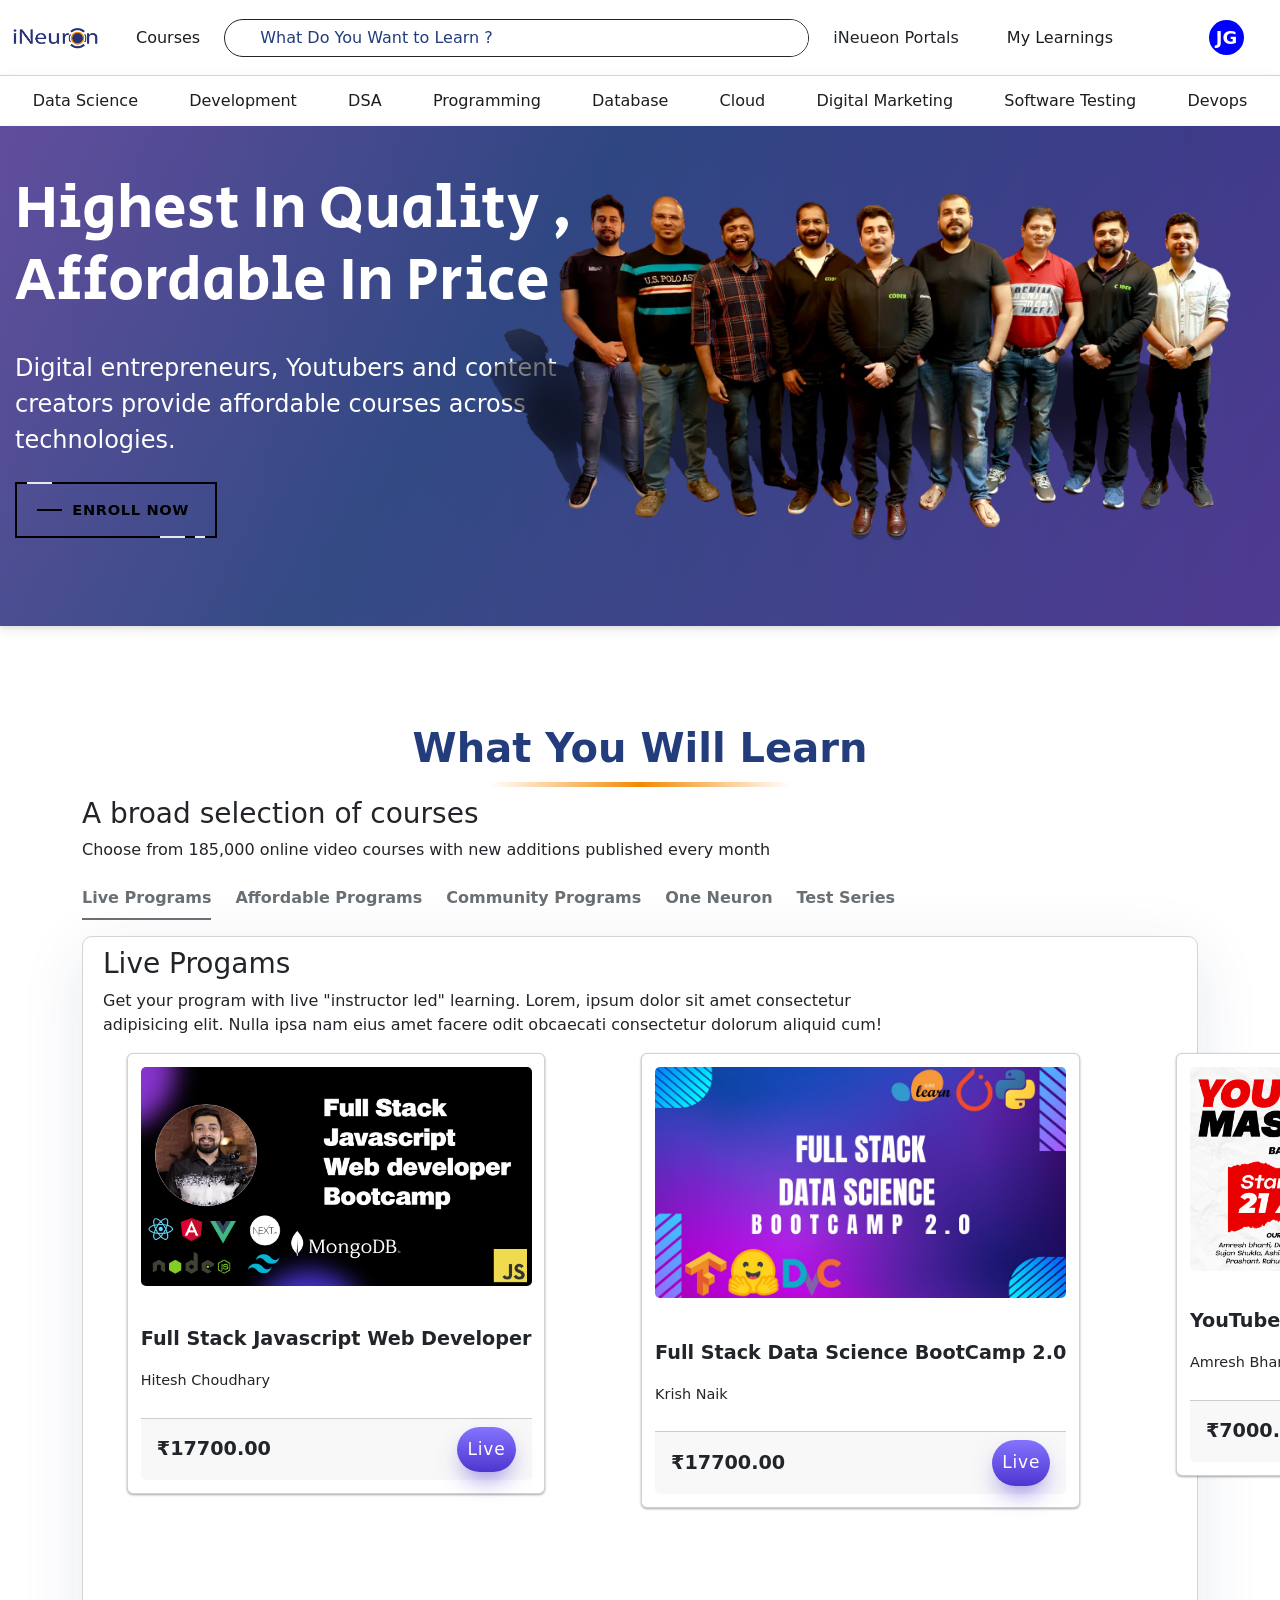
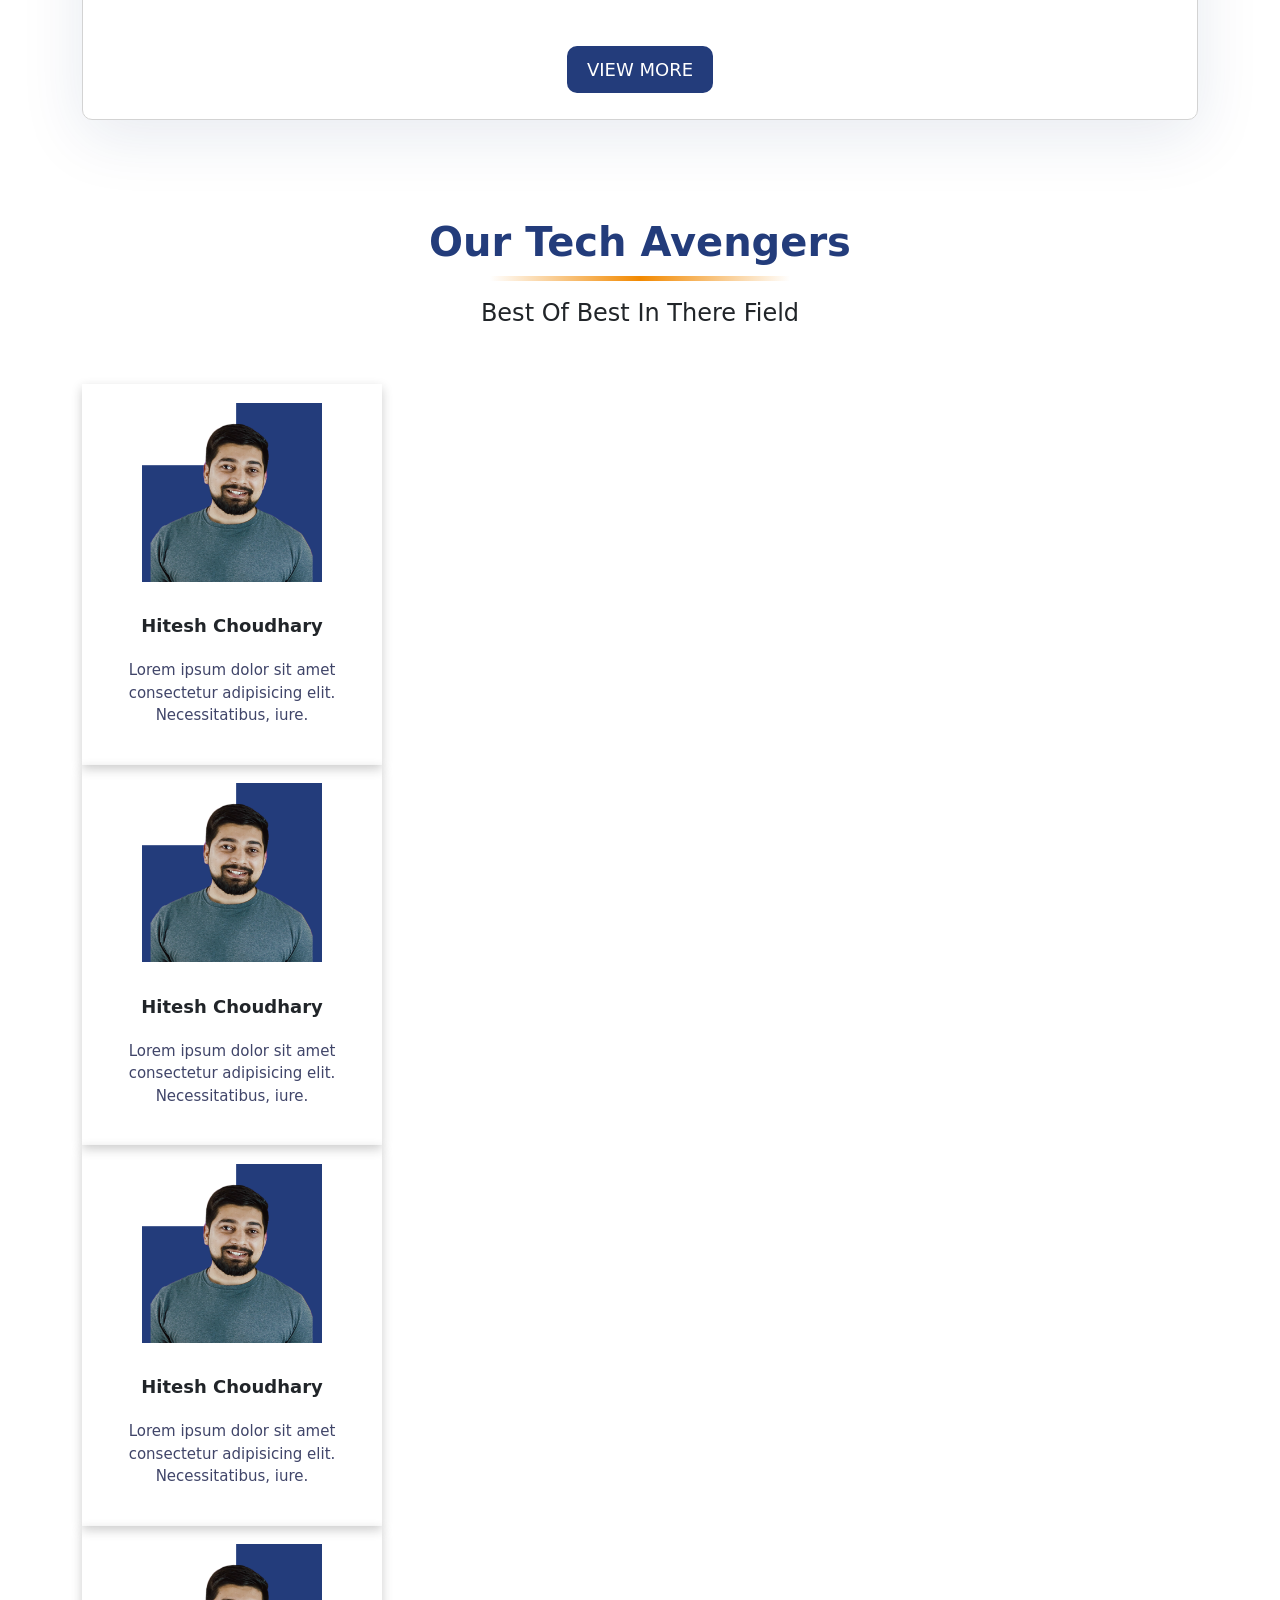
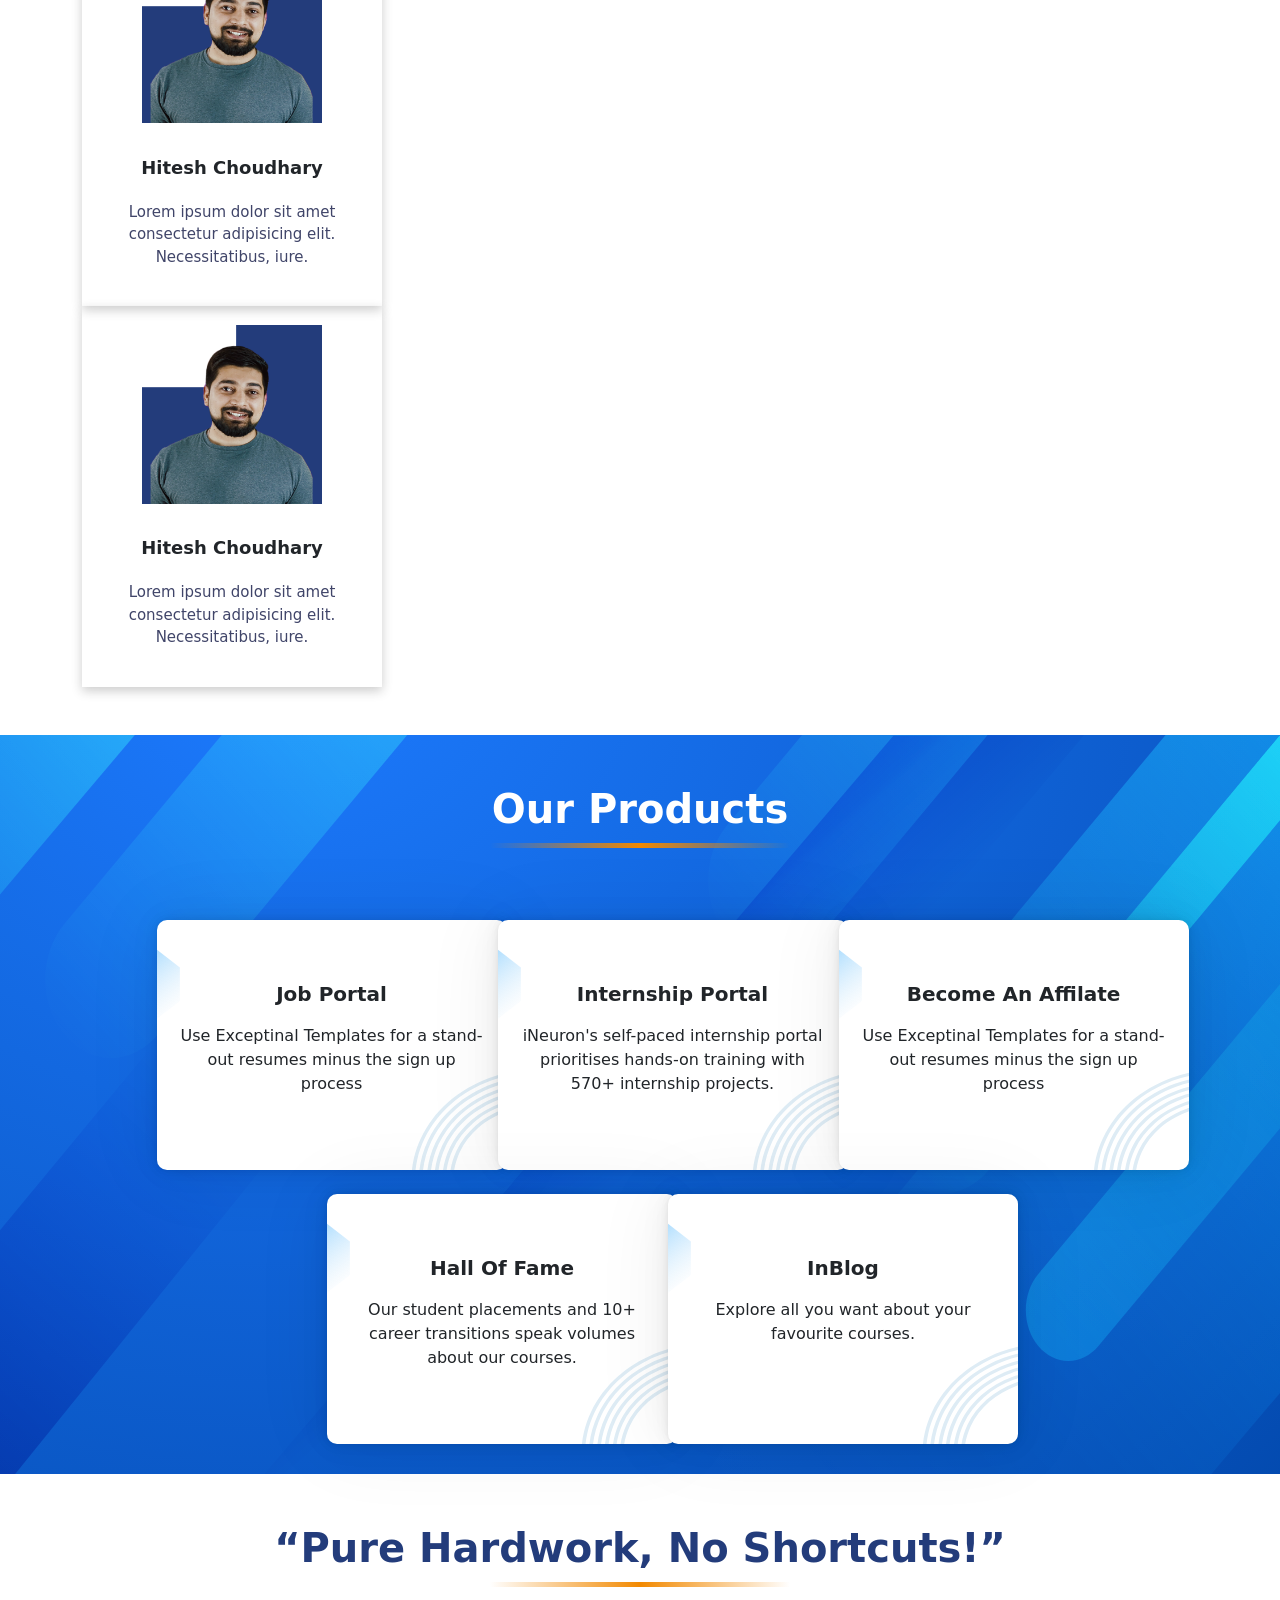
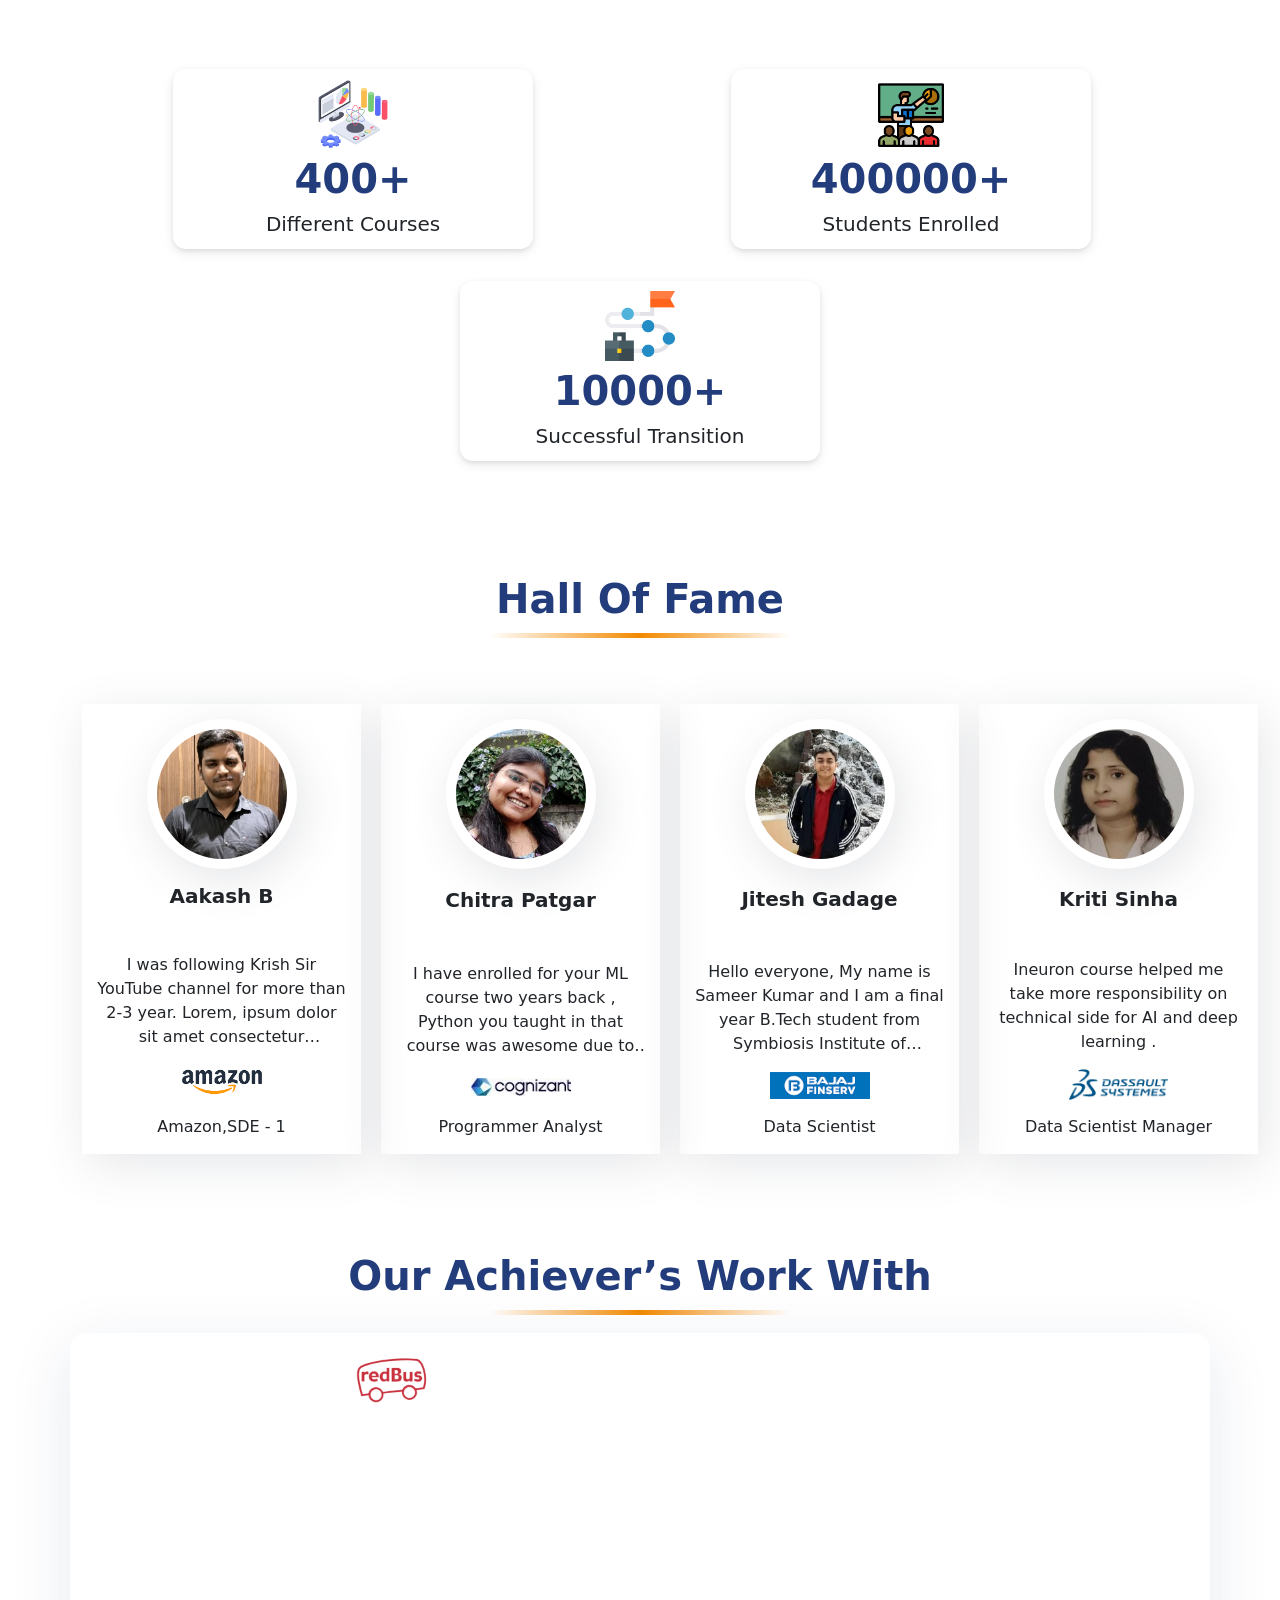
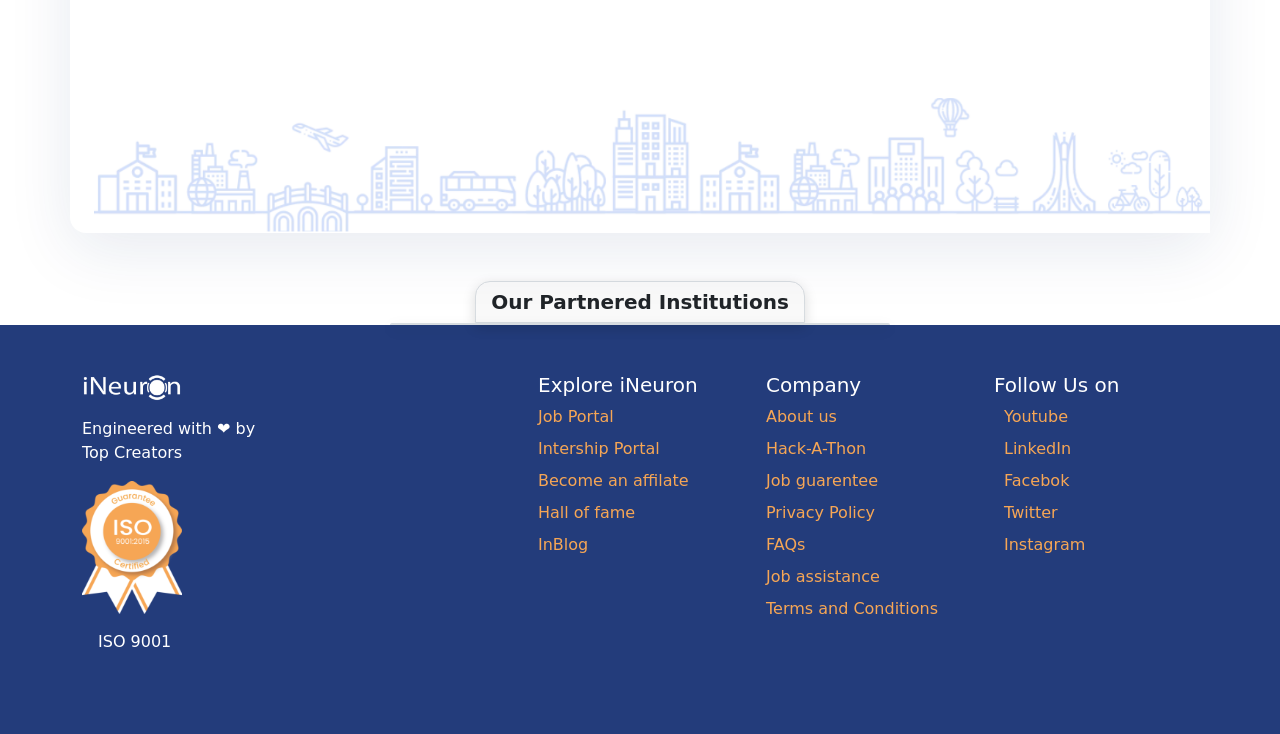
==== commit 41fbf639: "chnages" ====
--- a/index.html
+++ b/index.html
@@ -752,7 +752,7 @@
 
                                 <!--------------------------- Live Program  --------------------------------------->
 
-                                <div class="Live-Program  p-4 ">
+                                <div class="Live-Program   ">
                                     <h3 class="select-cousre-title">Live Progams</h3>
                                     <p>Get your program with live "instructor led" learning. Lorem, ipsum dolor sit amet
                                         consectetur
@@ -763,7 +763,7 @@
 
                                     <div class="course-card-maindiv d-flex gap-5 multiple-items single-item">
 
-                                        <div class="course-cards-div mx-4 p-3 ">
+                                        <div class="course-cards-div mx-4 ">
                                             <div class="card">
                                                 <div class="card-img"><img src="./assets/javascript.jpg" alt="" class="card-img"></div>
                                                 <div class="card-info">
@@ -781,7 +781,7 @@
                                             </div>
                                         </div>
 
-                                        <div class="course-cards-div mx-4 p-3 ">
+                                        <div class="course-cards-div mx-4 ">
                                             <div class="card">
                                                 <div class="card-img"><img src="./assets//fulstack-datascience.jpg" alt="" class="card-img"></div>
                                                 <div class="card-info">
@@ -798,7 +798,7 @@
                                             </div>
                                         </div>
 
-                                        <div class="course-cards-div mx-4 p-3 ">
+                                        <div class="course-cards-div mx-4 ">
                                             <div class="card">
                                                 <div class="card-img"><img src="./assets/youtube-mastery.jpg" alt="" class="card-img"></div>
                                                 <div class="card-info">
@@ -816,7 +816,7 @@
                                         </div>
 
 
-                                        <div class="course-cards-div mx-4 p-3 ">
+                                        <div class="course-cards-div mx-4 ">
                                             <div class="card">
                                                 <div class="card-img"><img src="./assets/digital-marketing.jpg" alt="" class="card-img"></div>
                                                 <div class="card-info">
@@ -832,7 +832,7 @@
                                                 </div>
                                             </div>
                                         </div>
-                                        <div class="course-cards-div mx-4 p-3 ">
+                                        <div class="course-cards-div mx-4 ">
                                             <div class="card">
                                                 <div class="card-img"><img src="./assets/dsa.jpg" alt="" class="card-img"></div>
                                                 <div class="card-info">
@@ -849,7 +849,7 @@
                                             </div>
                                         </div>
 
-                                        <div class="course-cards-div mx-4 p-3">
+                                        <div class="course-cards-div mx-4">
                                             <div class="card">
                                                 <div class="card-img"><img src="./assets/fullstacl-web-python.jpg" alt="" class="card-img"></div>
                                                 <div class="card-info">
@@ -866,7 +866,7 @@
                                             </div>
                                         </div>
 
-                                        <div class="course-cards-div mx-4 p-3">
+                                        <div class="course-cards-div mx-4">
                                             <div class="card">
                                                 <div class="card-img"><img src="./assets/blockchain.jpg" alt="" class="card-img"></div>
                                                 <div class="card-info">
@@ -883,7 +883,7 @@
                                             </div>
                                         </div>
 
-                                        <div class="course-cards-div mx-4 p-3 ">
+                                        <div class="course-cards-div mx-4 ">
                                             <div class="card">
                                                 <div class="card-img"><img src="./assets/tester.jpg" alt="" class="card-img"></div>
                                                 <div class="card-info">
@@ -912,7 +912,7 @@
                                 <!--------------------------- Affordabe Program  --------------------------------------->
 
 
-                                <div class="Affordabe-Program  p-4 " style="display: none;">
+                                <div class="Affordabe-Program   " style="display: none;">
                                     <h3 class="select-cousre-title">Affordabe Program</h3>
                                     <p>Get your program with live "instructor led" learning. Lorem, ipsum dolor sit amet
                                         consectetur
@@ -988,7 +988,7 @@
 
                                 <!--------------------------- Community Program  --------------------------------------->
 
-                                <div class="Community-Program  p-4 " style="display: none;">
+                                <div class="Community-Program   " style="display: none;">
                                     <h3 class="select-cousre-title">Commnunity Program</h3>
                                     <p>Get your program with live "instructor led" learning. Lorem, ipsum dolor sit amet
                                         consectetur
@@ -999,7 +999,7 @@
 
                                     <div class="course-card-maindiv affordable d-flex gap-4 ">
                                         
->
+
 
                                         <div class="course-cards-div affordable  ">
                                             <div class="card">
@@ -1063,7 +1063,7 @@
 
                                 <!--------------------------- One Neuron--------------------------------------->
 
-                                <div class="One-Neuron  p-4 " style="display: none;">
+                                <div class="One-Neuron   " style="display: none;">
                                     <h3 class="select-cousre-title">One Neuron</h3>
                                     <p>Get your program with live "instructor led" learning. Lorem, ipsum dolor sit amet
                                         consectetur
@@ -1156,7 +1156,7 @@
 
                                 <!--------------------------- Text Series-------------------------------------->
 
-                                <div class="Text-Series  p-4 " style="display: none;">
+                                <div class="Text-Series   " style="display: none;">
                                     <h3 class="select-cousre-title">Text Series</h3>
                                     <p>Get your program with live "instructor led" learning. Lorem, ipsum dolor sit amet
                                         consectetur
--- a/css/style.css
+++ b/css/style.css
@@ -541,6 +541,10 @@
   margin-right: 10px;
 }
 
+.Live-Program,.Affordabe-Program,.Community-Program,.One-Neuron,.Text-Series  {
+  padding: 10px 20px;
+}
+
 .all-company-div {
   -webkit-box-shadow: rgb(19 46 112 / 10%) 0 1rem 4rem 0;
   box-shadow: rgb(19 46 112 / 10%) 0 1rem 4rem 0;
@@ -651,6 +655,10 @@
   flex-wrap: wrap;
 }
 @media (max-width: 770px) {
+
+  .Live-Program,.Affordabe-Program,.Community-Program,.One-Neuron,.Text-Series  {
+    padding: 10px 8px;
+  }
 
   .all-company-div{
     height: 380px;
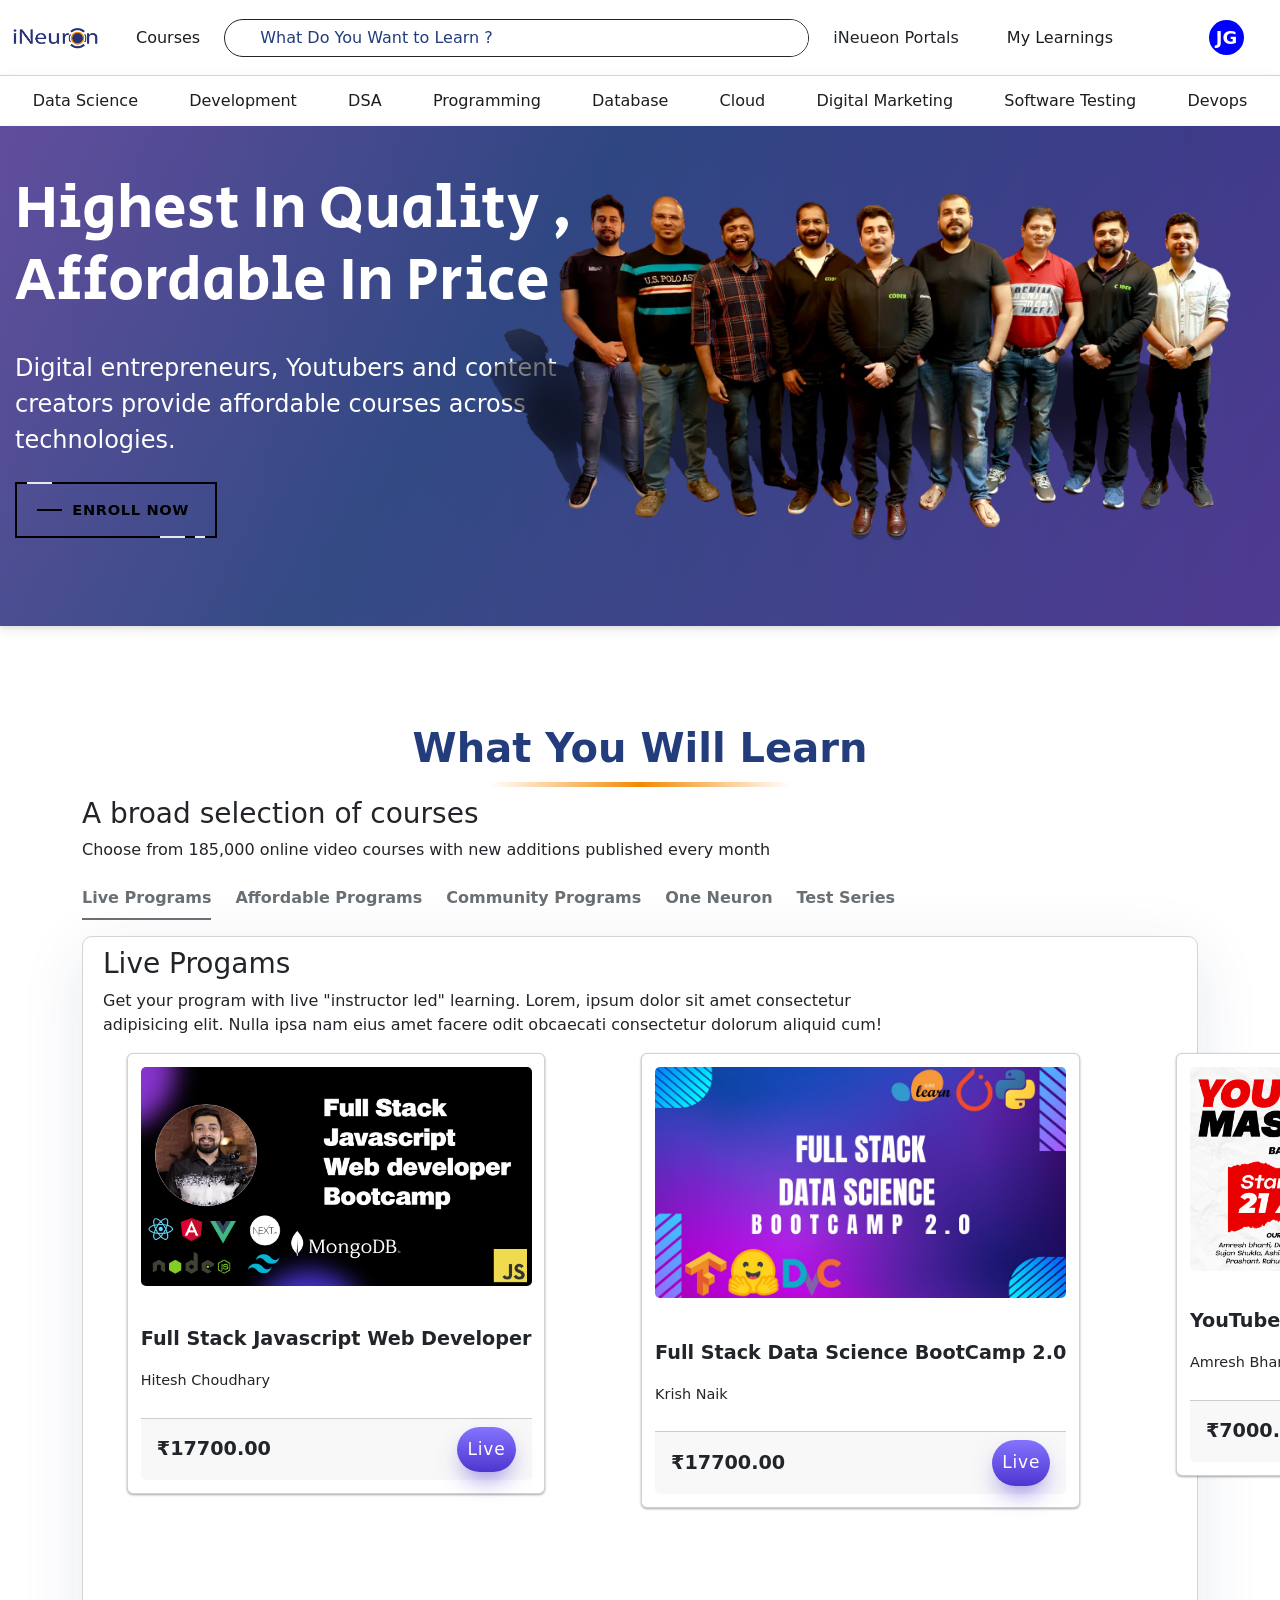
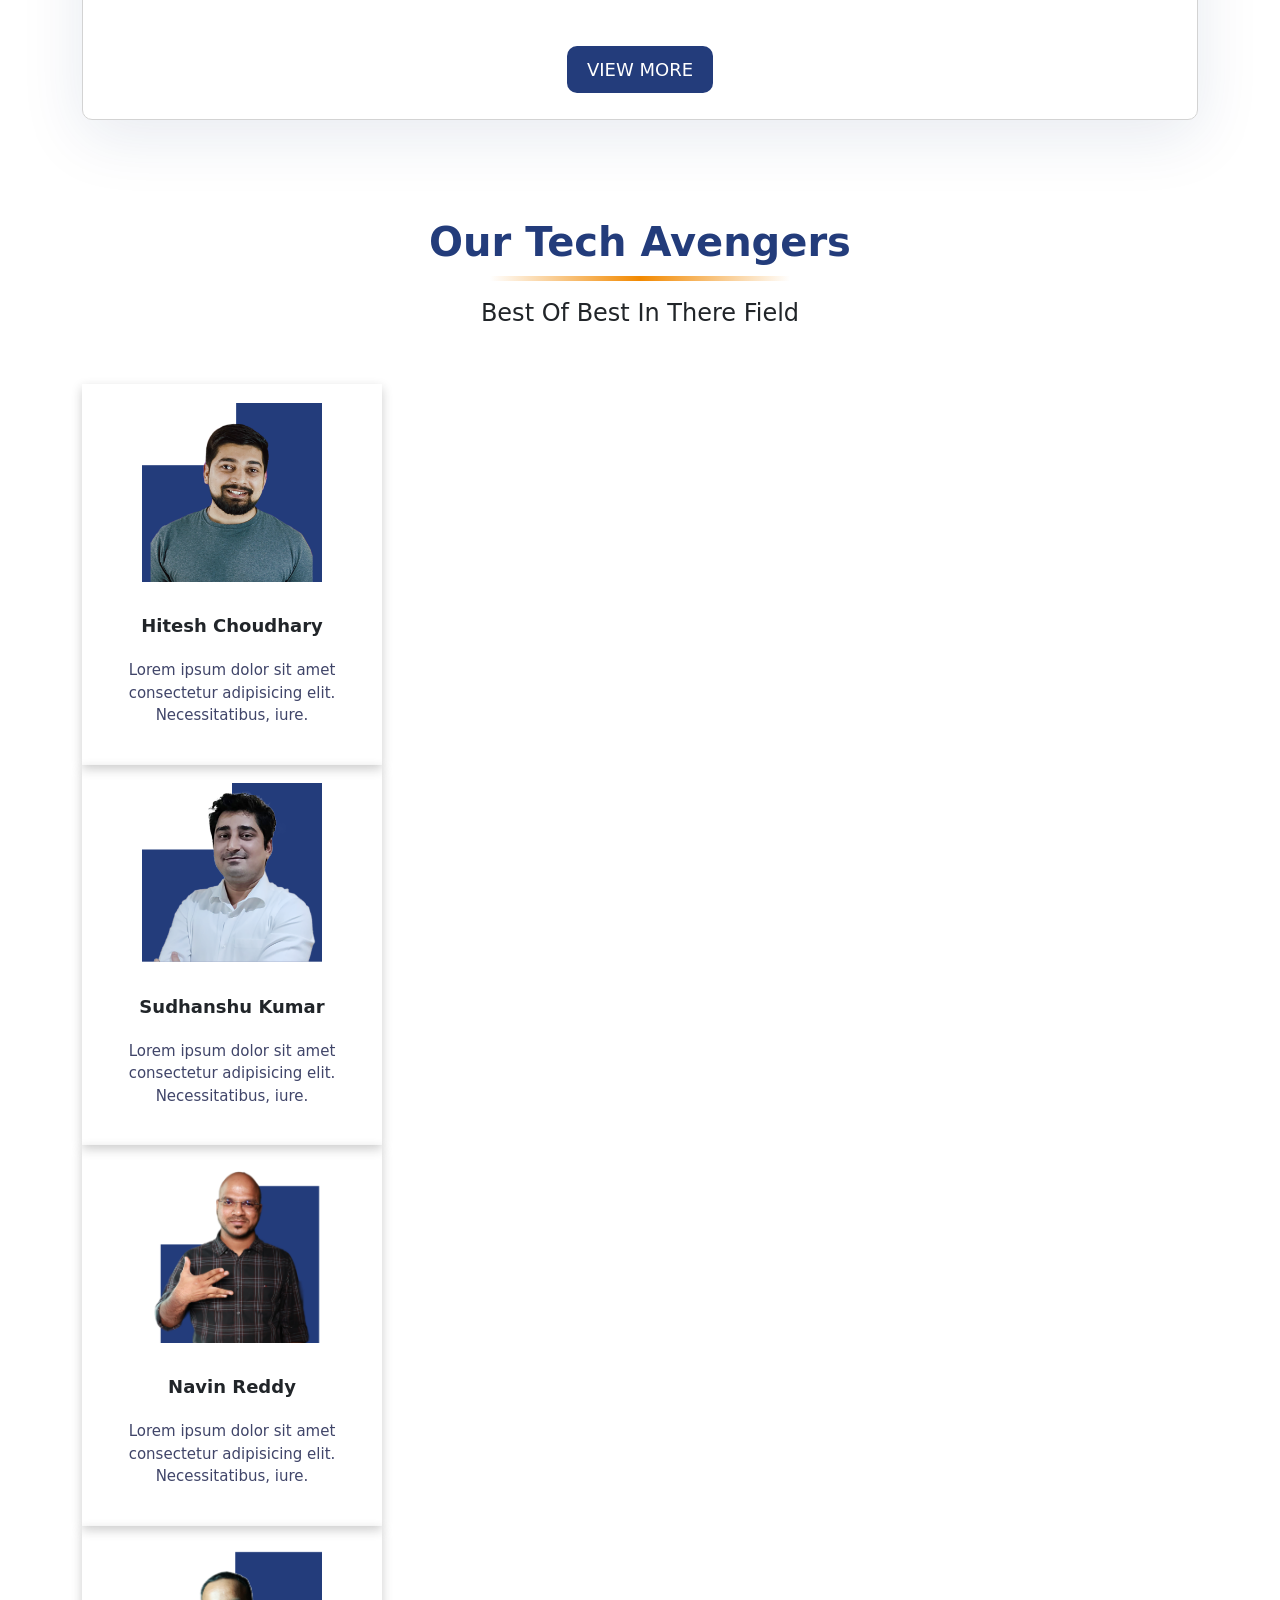
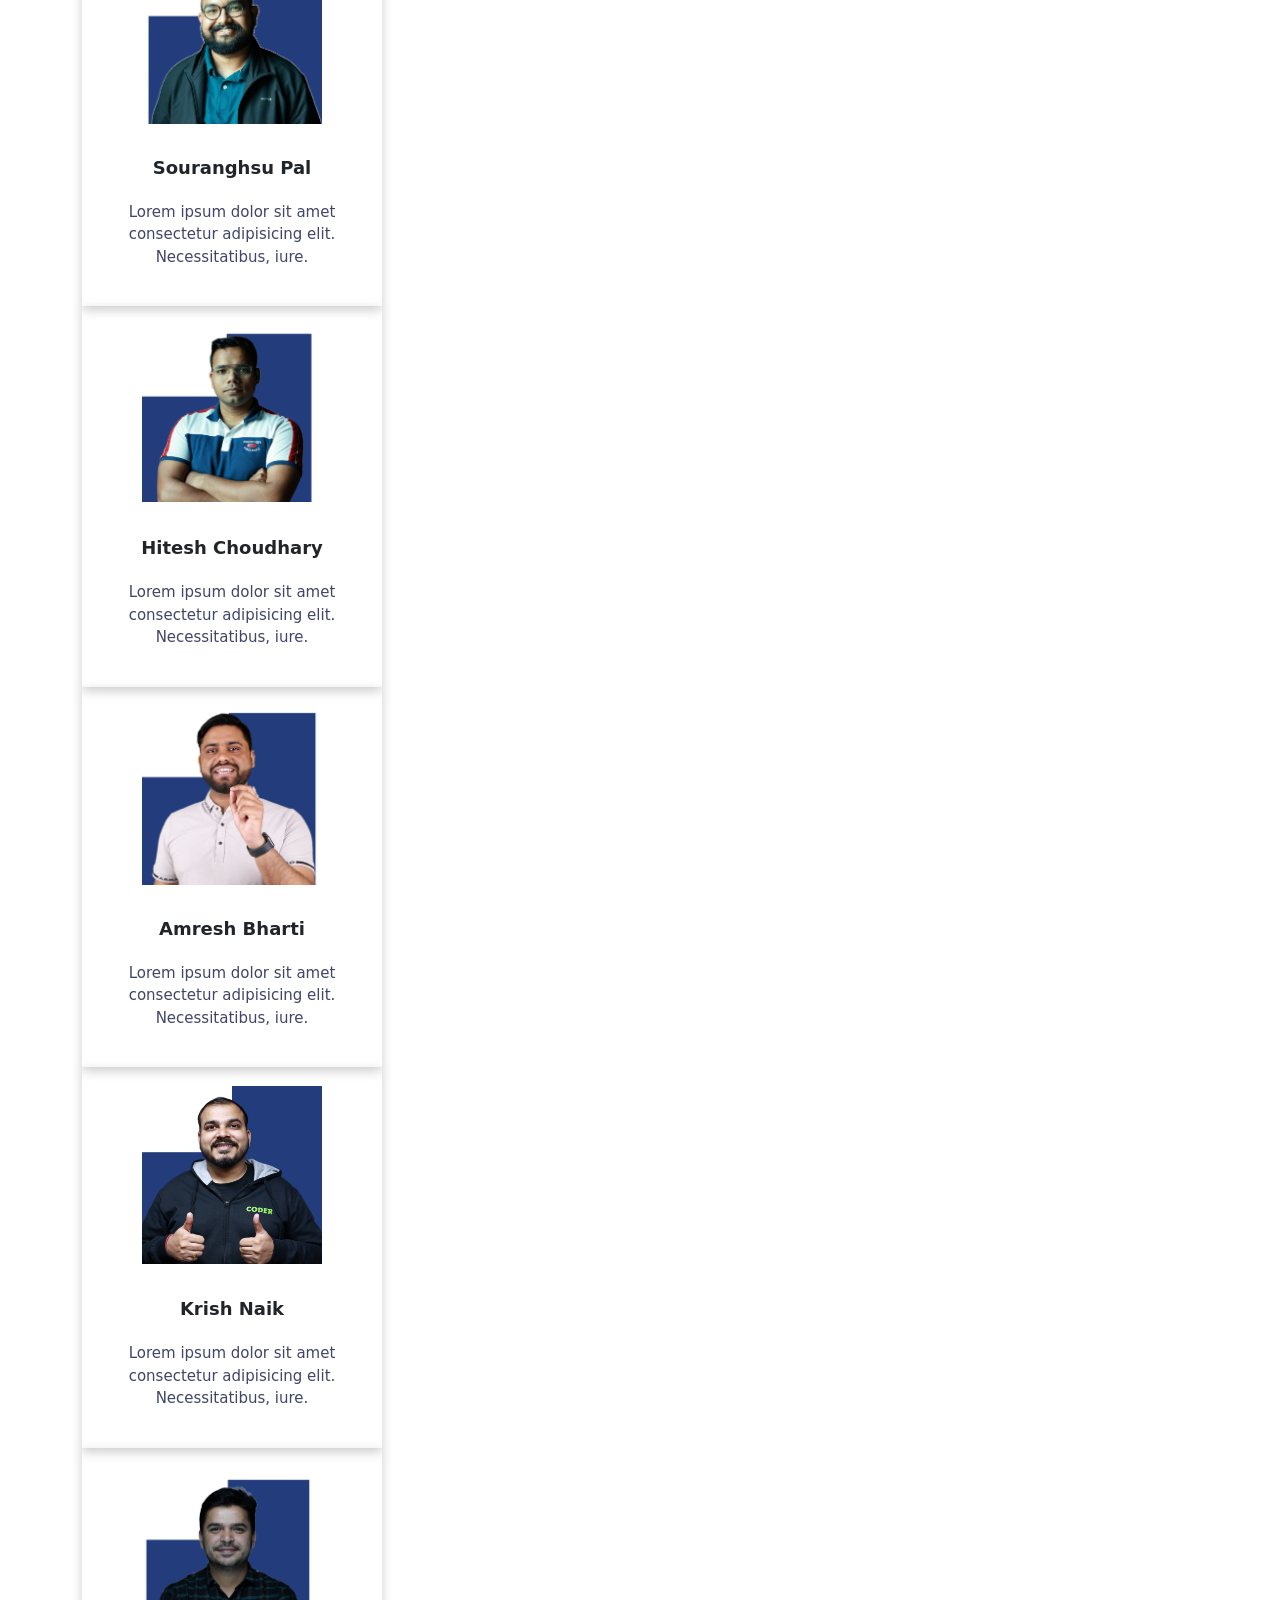
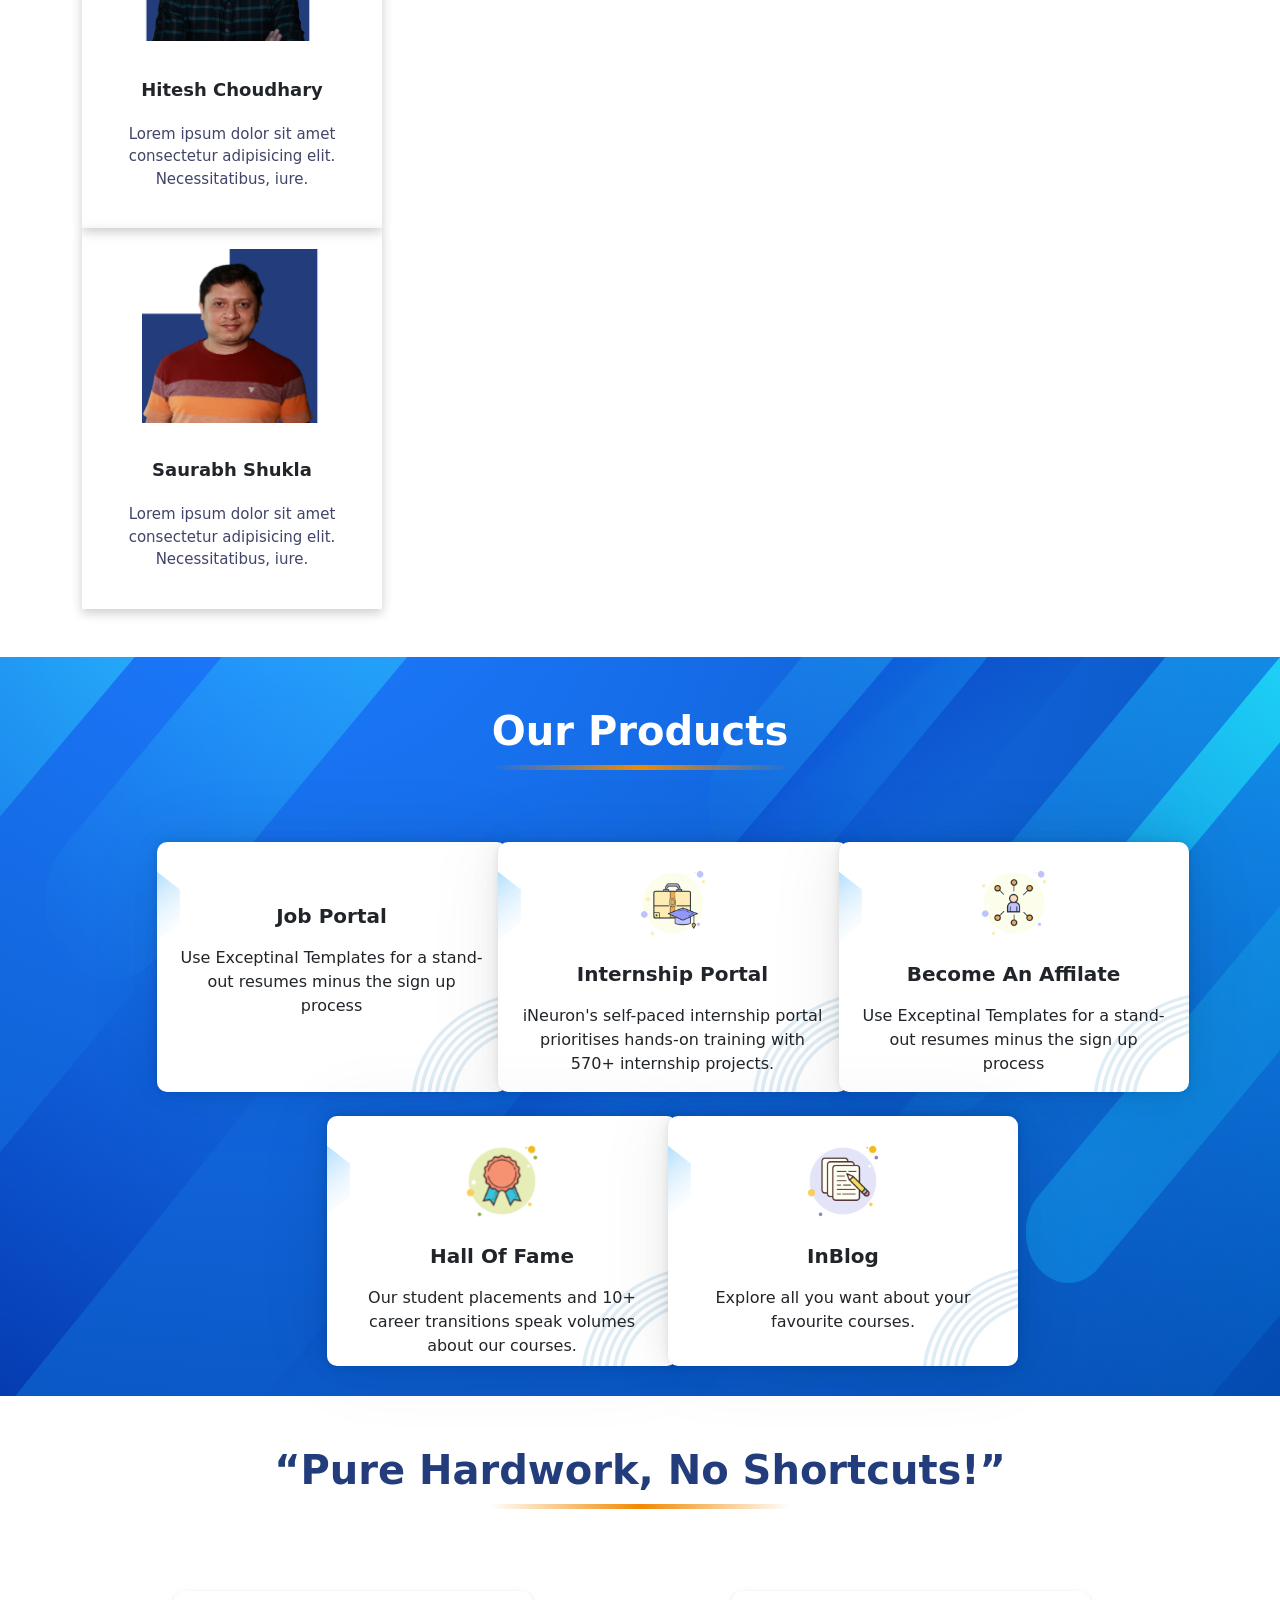
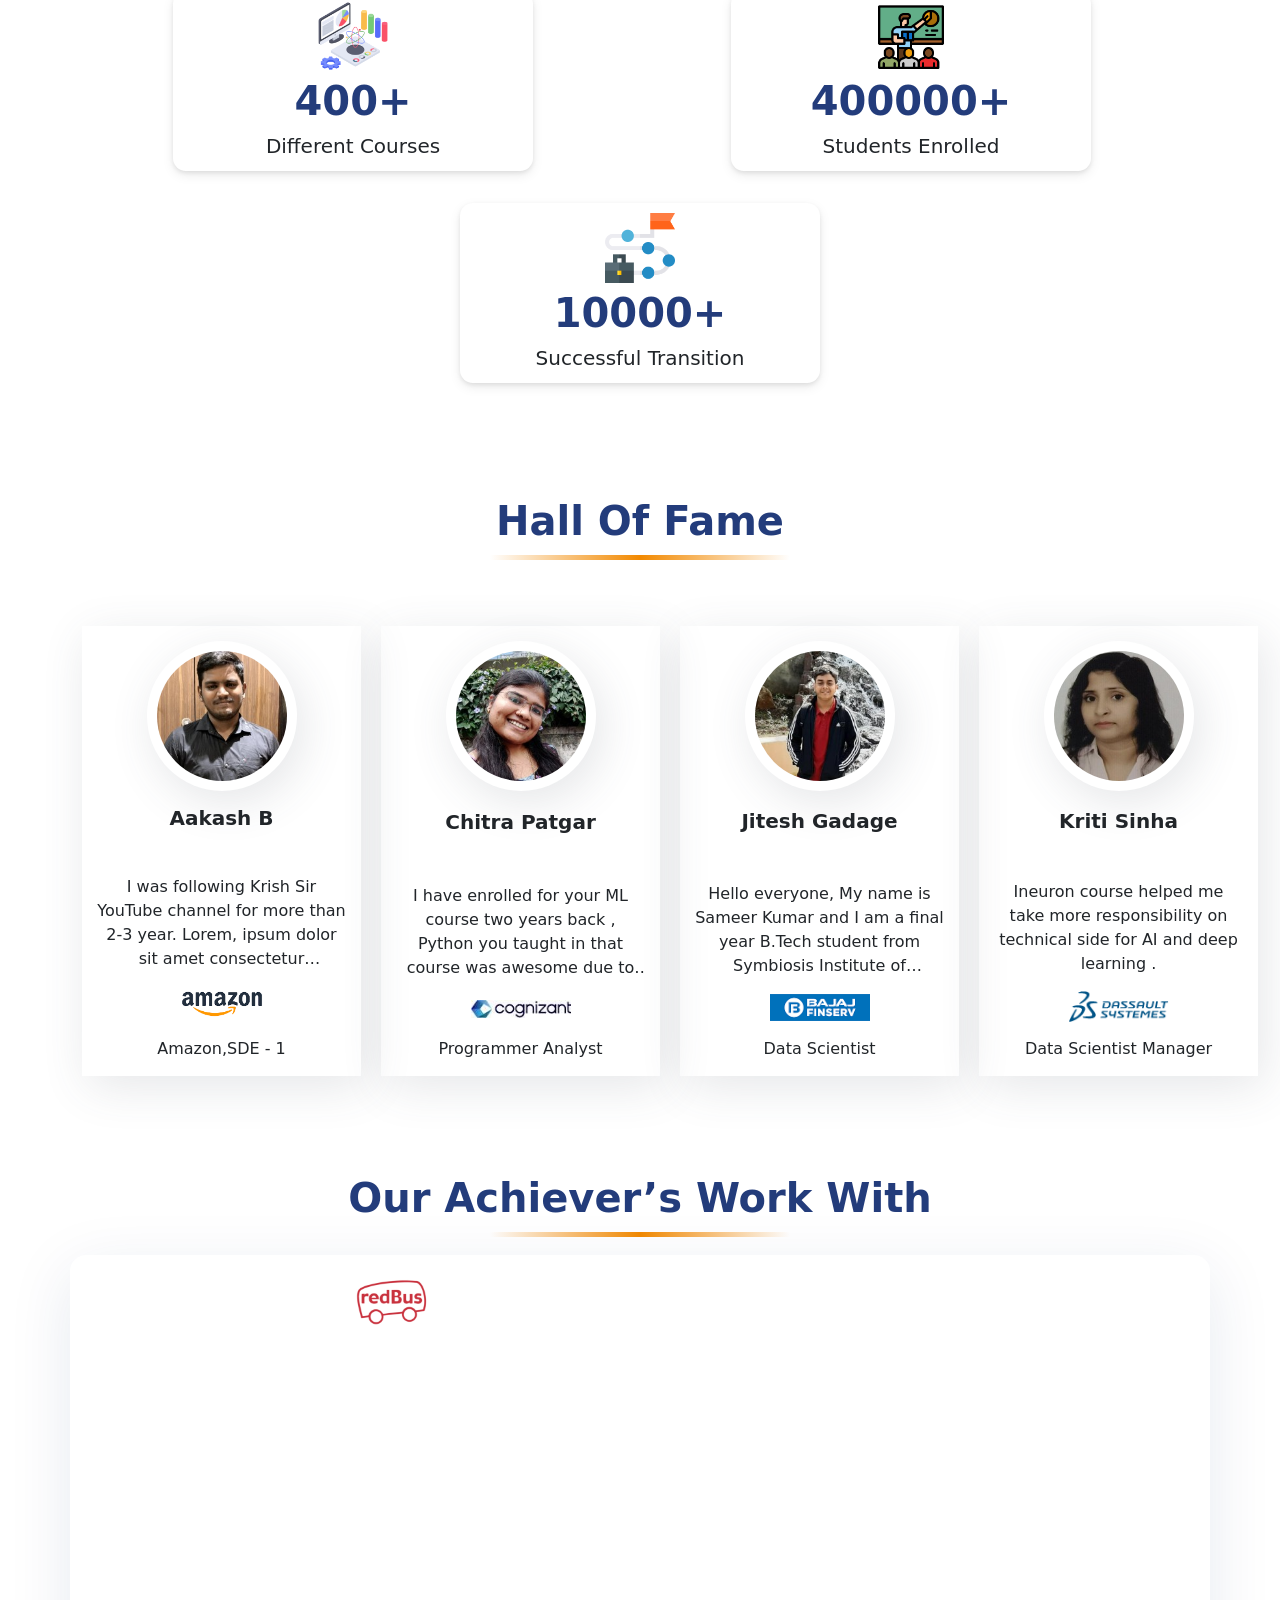
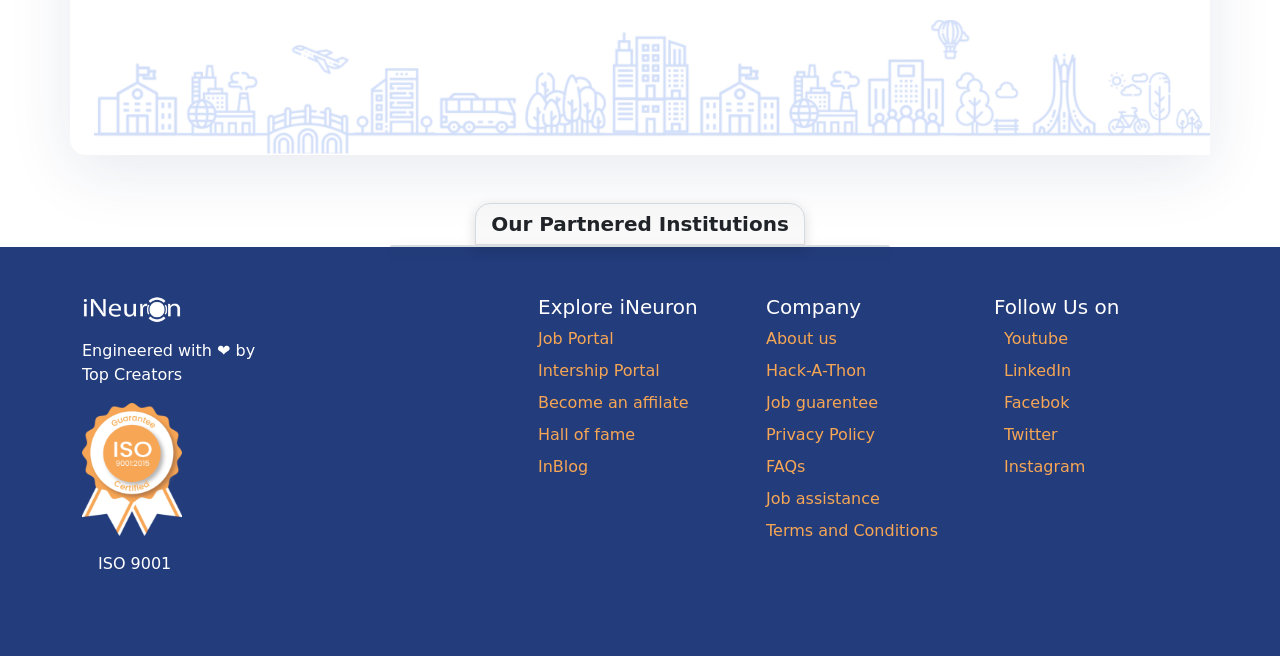
==== commit 6ad6c8bc: "final chnages" ====
--- a/index.html
+++ b/index.html
@@ -17,6 +17,7 @@
     <script src="jquery-3.6.0.min.js"></script>
 
     <script src="./script.js"></script>
+    
 
 
 
@@ -324,7 +325,7 @@
                                 <div class="secnd-navbardiv ">
                                     <div class="col-md-12">
                                         <div
-                                            class="allCourses-div d-flex justify-content-center align-items-center position-relative">
+                                            class="allCourses-div d-flex justify-content-center align-items-center ">
 
 
                                             <div class="courses-div  d-flex dropdown ">
@@ -333,13 +334,17 @@
                                                 </div>
                                                 <div class="dropdown-menu sec-menu ">
                                                     <div class="sec-navmenu">
-                                                        <div class="d-flex ">
+                                                        <div class="d-flex justify-content-center">
                                                             <div><a class="dropdown-item text-white"
-                                                                    href="#">Actionnn</a></div>
-                                                            <div><a class="dropdown-item text-white" href="#">Another
-                                                                    action</a></div>
-                                                            <div><a class="dropdown-item text-white" href="#">Something
-                                                                    else here</a></div>
+                                                                    href="#">Data Science</a></div>
+                                                            <div><a class="dropdown-item text-white" href="#">Machine Learning</a></div>
+                                                            <div><a class="dropdown-item text-white" href="#">Python</a></div>
+                                                            <div><a class="dropdown-item text-white" href="#">Stats</a></div>
+                                                            <div><a class="dropdown-item text-white" href="#">Deep Learning</a></div>
+                                                            <div><a class="dropdown-item text-white" href="#">NLP</a></div>
+                                                            <div><a class="dropdown-item text-white" href="#">Computer Vision</a></div>
+                                                            <div><a class="dropdown-item text-white" href="#">Rainforcement journey</a></div>
+                                                            <div><a class="dropdown-item text-white" href="#">ChatBot</a></div>
                                                         </div>
                                                     </div>
 
@@ -353,13 +358,21 @@
                                                 </div>
                                                 <div class="dropdown-menu sec-menu ">
                                                     <div class="sec-navmenu">
-                                                        <div class="d-flex ">
-                                                            <div><a class="dropdown-item text-white"
-                                                                    href="#">Actionnn</a></div>
-                                                            <div><a class="dropdown-item text-white" href="#">Another
-                                                                    action</a></div>
-                                                            <div><a class="dropdown-item text-white" href="#">Something
-                                                                    else here</a></div>
+                                                        <div class="d-flex justify-content-center">
+                                                            <div><a class="dropdown-item text-white"href="#">HTML</a></div>
+                                                            <div><a class="dropdown-item text-white"href="#">CSS</a></div>
+                                                            <div><a class="dropdown-item text-white"href="#">Javascript</a></div>
+                                                            <div><a class="dropdown-item text-white"href="#">React</a></div>
+                                                            <div><a class="dropdown-item text-white"href="#">Php</a></div>
+                                                            <div><a class="dropdown-item text-white"href="#">Bootstarp</a></div>
+                                                            <div><a class="dropdown-item text-white"href="#">Tailwind css</a></div>
+                                                            <div><a class="dropdown-item text-white"href="#">Mongodb</a></div>
+                                                            <div><a class="dropdown-item text-white"href="#">Node js</a></div>
+                                                            <div><a class="dropdown-item text-white"href="#">Android</a></div>
+                                                            <div><a class="dropdown-item text-white"href="#">ios</a></div>
+                                                            <div><a class="dropdown-item text-white"href="#">Flutter</a></div>
+                                                            <div><a class="dropdown-item text-white"href="#">React Native</a></div>
+                                                            <div><a class="dropdown-item text-white"href="#">Dart</a></div>
                                                         </div>
                                                     </div>
 
@@ -373,13 +386,16 @@
                                                 </div>
                                                 <div class="dropdown-menu sec-menu ">
                                                     <div class="sec-navmenu">
-                                                        <div class="d-flex ">
-                                                            <div><a class="dropdown-item text-white"
-                                                                    href="#">Actionnn</a></div>
-                                                            <div><a class="dropdown-item text-white" href="#">Another
-                                                                    action</a></div>
-                                                            <div><a class="dropdown-item text-white" href="#">Something
-                                                                    else here</a></div>
+                                                        <div class="d-flex justify-content-center">
+                                                            <div><a class="dropdown-item text-white"href="#">DSA Master</a></div>
+                                                            <div><a class="dropdown-item text-white"href="#">DSA With Python</a></div>
+                                                            <div><a class="dropdown-item text-white"href="#">DSA with c++</a></div>
+                                                            <div><a class="dropdown-item text-white"href="#">DSA with Java</a></div>
+                                                            <div><a class="dropdown-item text-white"href="#">DSA with Javascript</a></div>
+                                                            <div><a class="dropdown-item text-white"href="#">DSA Interview</a></div>
+                                                            <div><a class="dropdown-item text-white"href="#">Advance DSA</a></div>
+                                                            <div><a class="dropdown-item text-white"href="#">MANNG Interview preparation</a></div>
+                                                            
                                                         </div>
                                                     </div>
 
@@ -393,13 +409,24 @@
                                                 </div>
                                                 <div class="dropdown-menu sec-menu ">
                                                     <div class="sec-navmenu">
-                                                        <div class="d-flex ">
-                                                            <div><a class="dropdown-item text-white"
-                                                                    href="#">Actionnn</a></div>
-                                                            <div><a class="dropdown-item text-white" href="#">Another
-                                                                    action</a></div>
-                                                            <div><a class="dropdown-item text-white" href="#">Something
-                                                                    else here</a></div>
+                                                        <div class="d-flex justify-content-center">
+                                                            <div><a class="dropdown-item text-white"href="#">Java</a></div>
+                                                            <div><a class="dropdown-item text-white"href="#">C</a></div>
+                                                            <div><a class="dropdown-item text-white"href="#">c++</a></div>
+                                                            <div><a class="dropdown-item text-white"href="#">C#</a></div>
+                                                            <div><a class="dropdown-item text-white"href="#">Golang</a></div>
+                                                            <div><a class="dropdown-item text-white"href="#">Python</a></div>
+                                                            <div><a class="dropdown-item text-white"href="#">Ruby on Rales</a></div>
+                                                            <div><a class="dropdown-item text-white"href="#">Shell Scripting</a></div>
+                                                            <div><a class="dropdown-item text-white"href="#">Scala</a></div>
+                                                            <div><a class="dropdown-item text-white"href="#">R</a></div>
+                                                            <div><a class="dropdown-item text-white"href="#">Julia</a></div>
+                                                            <div><a class="dropdown-item text-white"href="#">Latex</a></div>
+                                                            <div><a class="dropdown-item text-white"href="#">Matlab</a></div>
+                                                            <div><a class="dropdown-item text-white"href="#">Spring Boot</a></div>
+                                                            <div><a class="dropdown-item text-white"href="#">SaS</a></div>
+                                                            <div><a class="dropdown-item text-white"href="#">API</a></div>
+                                                            
                                                         </div>
                                                     </div>
 
@@ -413,13 +440,17 @@
                                                 </div>
                                                 <div class="dropdown-menu sec-menu ">
                                                     <div class="sec-navmenu">
-                                                        <div class="d-flex ">
-                                                            <div><a class="dropdown-item text-white"
-                                                                    href="#">Actionnn</a></div>
-                                                            <div><a class="dropdown-item text-white" href="#">Another
-                                                                    action</a></div>
-                                                            <div><a class="dropdown-item text-white" href="#">Something
-                                                                    else here</a></div>
+                                                        <div class="d-flex justify-content-center">
+                                                            <div><a class="dropdown-item text-white"href="#">MYSQL</a></div>
+                                                            <div><a class="dropdown-item text-white"href="#">MSSQL</a></div>
+                                                            <div><a class="dropdown-item text-white"href="#">MongoDb</a></div>
+                                                            <div><a class="dropdown-item text-white"href="#">CASSANDRA</a></div>
+                                                            <div><a class="dropdown-item text-white"href="#">HBASE</a></div>
+                                                            <div><a class="dropdown-item text-white"href="#">NEO4J</a></div>
+                                                            <div><a class="dropdown-item text-white"href="#">ORACLE</a></div>
+                                                            <div><a class="dropdown-item text-white"href="#">GRAPHQL</a></div>
+                                                            <div><a class="dropdown-item text-white"href="#">POSTGRESQL</a></div>
+                                                            
                                                         </div>
                                                     </div>
 
@@ -433,13 +464,12 @@
                                                 </div>
                                                 <div class="dropdown-menu sec-menu ">
                                                     <div class="sec-navmenu">
-                                                        <div class="d-flex ">
-                                                            <div><a class="dropdown-item text-white"
-                                                                    href="#">Actionnn</a></div>
-                                                            <div><a class="dropdown-item text-white" href="#">Another
-                                                                    action</a></div>
-                                                            <div><a class="dropdown-item text-white" href="#">Something
-                                                                    else here</a></div>
+                                                        <div class="d-flex justify-content-center">
+                                                            <div><a class="dropdown-item text-white"href="#">AWS</a></div>
+                                                            <div><a class="dropdown-item text-white"href="#">AZURE</a></div>
+                                                            <div><a class="dropdown-item text-white"href="#">GCP</a></div>
+                                                          
+                                                            
                                                         </div>
                                                     </div>
 
@@ -453,13 +483,17 @@
                                                 </div>
                                                 <div class="dropdown-menu sec-menu ">
                                                     <div class="sec-navmenu">
-                                                        <div class="d-flex ">
-                                                            <div><a class="dropdown-item text-white"
-                                                                    href="#">Actionnn</a></div>
-                                                            <div><a class="dropdown-item text-white" href="#">Another
-                                                                    action</a></div>
-                                                            <div><a class="dropdown-item text-white" href="#">Something
-                                                                    else here</a></div>
+                                                        <div class="d-flex justify-content-center">
+                                                            <div><a class="dropdown-item text-white"href="#">DIGITAL MARKETING MASTER</a></div>
+                                                            <div><a class="dropdown-item text-white"href="#">EMAIL MARKETING</a></div>
+                                                            <div><a class="dropdown-item text-white"href="#">SEO</a></div>
+                                                            <div><a class="dropdown-item text-white"href="#">YOUTUBE MARKETING</a></div>
+                                                            <div><a class="dropdown-item text-white"href="#">FACEBOOK MARKETING</a></div>
+                                                            <div><a class="dropdown-item text-white"href="#">INSTGARAM MARKETING</a></div>
+                                                            <div><a class="dropdown-item text-white"href="#">LINKDIN MARKETING</a></div>
+                                                            
+                                                         
+                                                
                                                         </div>
                                                     </div>
 
@@ -472,13 +506,12 @@
                                                 </div>
                                                 <div class="dropdown-menu sec-menu ">
                                                     <div class="sec-navmenu">
-                                                        <div class="d-flex ">
-                                                            <div><a class="dropdown-item text-white"
-                                                                    href="#">Actionnn</a></div>
-                                                            <div><a class="dropdown-item text-white" href="#">Another
-                                                                    action</a></div>
-                                                            <div><a class="dropdown-item text-white" href="#">Something
-                                                                    else here</a></div>
+                                                        <div class="d-flex justify-content-center">
+                                                            <div><a class="dropdown-item text-white"href="#">AUTOMATION TESTING</a></div>
+                                                            <div><a class="dropdown-item text-white"href="#">MANUAL TESTING</a></div>
+                                                            <div><a class="dropdown-item text-white"href="#">TESTING PROJECT</a></div>
+                                                           
+                                                        
                                                         </div>
                                                     </div>
 
@@ -492,13 +525,18 @@
                                                 </div>
                                                 <div class="dropdown-menu sec-menu-devops ">
                                                     <div class="sec-navmenu">
-                                                        <div class="d-flex ">
-                                                            <div><a class="dropdown-item text-white"
-                                                                    href="#">Actionnn</a></div>
-                                                            <div><a class="dropdown-item text-white" href="#">Another
-                                                                    action</a></div>
-                                                            <div><a class="dropdown-item text-white" href="#">Something
-                                                                    else here</a></div>
+                                                        <div class="d-flex justify-content-center">
+                                                            <div><a class="dropdown-item text-white"href="#">DEVOPS MASTER</a></div>
+                                                            <div><a class="dropdown-item text-white"href="#">DOCKER</a></div>
+                                                            <div><a class="dropdown-item text-white"href="#">KUBERNETES</a></div>
+                                                            <div><a class="dropdown-item text-white"href="#">JENKINS</a></div>
+                                                            <div><a class="dropdown-item text-white"href="#">ANSIBLE</a></div>
+                                                            <div><a class="dropdown-item text-white"href="#">GIT</a></div>
+                                                            <div><a class="dropdown-item text-white"href="#">TERRAFORM</a></div>
+                                                            <div><a class="dropdown-item text-white"href="#">DEVOPS INTERVIEW</a></div>
+                                                            <div><a class="dropdown-item text-white"href="#">DEVOPS PROJECT</a></div>
+                                                           
+                                                        
                                                         </div>
                                                     </div>
 
@@ -765,7 +803,8 @@
 
                                         <div class="course-cards-div mx-4 ">
                                             <div class="card">
-                                                <div class="card-img"><img src="./assets/javascript.jpg" alt="" class="card-img"></div>
+                                                <div class="card-img"><img src="./assets/javascript.jpg" alt=""
+                                                        class="card-img"></div>
                                                 <div class="card-info">
                                                     <p class="text-title">
                                                         Full Stack Javascript Web Developer</p>
@@ -774,16 +813,17 @@
                                                 <div class="card-footer">
                                                     <span class="text-title">₹17700.00</span>
                                                     <button class="cssbuttons-io-button">
-                                                       
+
                                                         <span>Live</span>
-                                                      </button>
+                                                    </button>
                                                 </div>
                                             </div>
                                         </div>
 
                                         <div class="course-cards-div mx-4 ">
                                             <div class="card">
-                                                <div class="card-img"><img src="./assets//fulstack-datascience.jpg" alt="" class="card-img"></div>
+                                                <div class="card-img"><img src="./assets//fulstack-datascience.jpg"
+                                                        alt="" class="card-img"></div>
                                                 <div class="card-info">
                                                     <p class="text-title">Full Stack Data Science BootCamp 2.0 </p>
                                                     <p class="text-body">Krish Naik</p>
@@ -791,16 +831,17 @@
                                                 <div class="card-footer">
                                                     <span class="text-title">₹17700.00</span>
                                                     <button class="cssbuttons-io-button">
-                                                       
+
                                                         <span>Live</span>
-                                                      </button>
+                                                    </button>
                                                 </div>
                                             </div>
                                         </div>
 
                                         <div class="course-cards-div mx-4 ">
                                             <div class="card">
-                                                <div class="card-img"><img src="./assets/youtube-mastery.jpg" alt="" class="card-img"></div>
+                                                <div class="card-img"><img src="./assets/youtube-mastery.jpg" alt=""
+                                                        class="card-img"></div>
                                                 <div class="card-info">
                                                     <p class="text-title">YouTube Mastery Batch 2 in Hindi </p>
                                                     <p class="text-body">Amresh Bharti</p>
@@ -808,9 +849,9 @@
                                                 <div class="card-footer">
                                                     <span class="text-title">₹7000.00</span>
                                                     <button class="cssbuttons-io-button">
-                                                       
+
                                                         <span>Live</span>
-                                                      </button>
+                                                    </button>
                                                 </div>
                                             </div>
                                         </div>
@@ -818,7 +859,8 @@
 
                                         <div class="course-cards-div mx-4 ">
                                             <div class="card">
-                                                <div class="card-img"><img src="./assets/digital-marketing.jpg" alt="" class="card-img"></div>
+                                                <div class="card-img"><img src="./assets/digital-marketing.jpg" alt=""
+                                                        class="card-img"></div>
                                                 <div class="card-info">
                                                     <p class="text-title">Digital Marketing Batch 2 in Hindi </p>
                                                     <p class="text-body">Amresh Bharti</p>
@@ -826,49 +868,54 @@
                                                 <div class="card-footer">
                                                     <span class="text-title">₹7000.00</span>
                                                     <button class="cssbuttons-io-button">
-                                                       
+
                                                         <span>Live</span>
-                                                      </button>
+                                                    </button>
                                                 </div>
                                             </div>
                                         </div>
                                         <div class="course-cards-div mx-4 ">
                                             <div class="card">
-                                                <div class="card-img"><img src="./assets/dsa.jpg" alt="" class="card-img"></div>
+                                                <div class="card-img"><img src="./assets/dsa.jpg" alt=""
+                                                        class="card-img"></div>
                                                 <div class="card-info">
-                                                    <p class="text-title">DSA for FAANG preparation with Python and JavaScript </p>
+                                                    <p class="text-title">DSA for FAANG preparation with Python and
+                                                        JavaScript </p>
                                                     <p class="text-body">Anurag Tiwari ,Hitesh Choudhary </p>
                                                 </div>
                                                 <div class="card-footer">
                                                     <span class="text-title">₹4000.00</span>
                                                     <button class="cssbuttons-io-button">
-                                                       
+
                                                         <span>Live</span>
-                                                      </button>
+                                                    </button>
                                                 </div>
                                             </div>
                                         </div>
 
                                         <div class="course-cards-div mx-4">
                                             <div class="card">
-                                                <div class="card-img"><img src="./assets/fullstacl-web-python.jpg" alt="" class="card-img"></div>
+                                                <div class="card-img"><img src="./assets/fullstacl-web-python.jpg"
+                                                        alt="" class="card-img"></div>
                                                 <div class="card-info">
-                                                    <p class="text-title">Full Stack Web Development using Python in Hindi </p>
+                                                    <p class="text-title">Full Stack Web Development using Python in
+                                                        Hindi </p>
                                                     <p class="text-body">Navin Reddy,Saurabh Shukla</p>
                                                 </div>
                                                 <div class="card-footer">
                                                     <span class="text-title">₹4000.00</span>
                                                     <button class="cssbuttons-io-button">
-                                                       
+
                                                         <span>Live</span>
-                                                      </button>
+                                                    </button>
                                                 </div>
                                             </div>
                                         </div>
 
                                         <div class="course-cards-div mx-4">
                                             <div class="card">
-                                                <div class="card-img"><img src="./assets/blockchain.jpg" alt="" class="card-img"></div>
+                                                <div class="card-img"><img src="./assets/blockchain.jpg" alt=""
+                                                        class="card-img"></div>
                                                 <div class="card-info">
                                                     <p class="text-title">Full Stack Blockchain Development</p>
                                                     <p class="text-body">Krish Naik, Sanjeevan Thorat, Navin Reddy</p>
@@ -876,32 +923,34 @@
                                                 <div class="card-footer">
                                                     <span class="text-title">₹4000.00</span>
                                                     <button class="cssbuttons-io-button">
-                                                       
+
                                                         <span>Live</span>
-                                                      </button>
+                                                    </button>
                                                 </div>
                                             </div>
                                         </div>
 
                                         <div class="course-cards-div mx-4 ">
                                             <div class="card">
-                                                <div class="card-img"><img src="./assets/tester.jpg" alt="" class="card-img"></div>
+                                                <div class="card-img"><img src="./assets/tester.jpg" alt=""
+                                                        class="card-img"></div>
                                                 <div class="card-info">
-                                                    <p class="text-title">Job Ready Automation Tester with JavaScript </p>
+                                                    <p class="text-title">Job Ready Automation Tester with JavaScript
+                                                    </p>
                                                     <p class="text-body">Mukesh Otwani</p>
                                                 </div>
                                                 <div class="card-footer">
                                                     <span class="text-title">₹4000.00</span>
                                                     <button class="cssbuttons-io-button">
-                                                       
+
                                                         <span>Live</span>
-                                                      </button>
-                                                </div>
-                                            </div>
-                                        </div>
-
-                                        
-                                        
+                                                    </button>
+                                                </div>
+                                            </div>
+                                        </div>
+
+
+
                                     </div>
 
                                     <div class="view-more-button d-flex justify-content-center align-items-center py-3">
@@ -922,12 +971,13 @@
                                         cum!</p>
 
                                     <div class="course-card-maindiv affordable d-flex gap-4 ">
-                                        
-                                       
+
+
 
                                         <div class="course-cards-div affordable ">
                                             <div class="card">
-                                                <div class="card-img"><img src="./assets/affordable2.jpg" alt="" class="card-img"></div>
+                                                <div class="card-img"><img src="./assets/affordable2.jpg" alt=""
+                                                        class="card-img"></div>
                                                 <div class="card-info">
                                                     <p class="text-title">Full Stack Data Science BootCamp 2.0 </p>
                                                     <p class="text-body">Krish Naik</p>
@@ -935,15 +985,16 @@
                                                 <div class="card-footer">
                                                     <span class="text-title">₹17700.00</span>
                                                     <button class="cssbuttons-io-button">
-                                                       
+
                                                         <span>Live</span>
-                                                      </button>
+                                                    </button>
                                                 </div>
                                             </div>
                                         </div>
                                         <div class="course-cards-div affordable ">
                                             <div class="card">
-                                                <div class="card-img"><img src="./assets/affordable3.jpg" alt="" class="card-img"></div>
+                                                <div class="card-img"><img src="./assets/affordable3.jpg" alt=""
+                                                        class="card-img"></div>
                                                 <div class="card-info">
                                                     <p class="text-title">Full Stack Data Science BootCamp 2.0 </p>
                                                     <p class="text-body">Krish Naik</p>
@@ -951,16 +1002,17 @@
                                                 <div class="card-footer">
                                                     <span class="text-title">₹17700.00</span>
                                                     <button class="cssbuttons-io-button">
-                                                       
+
                                                         <span>Live</span>
-                                                      </button>
+                                                    </button>
                                                 </div>
                                             </div>
                                         </div>
 
                                         <div class="course-cards-div affordable   p-3">
                                             <div class="card">
-                                                <div class="card-img"><img src="./assets/affordable4.jpg" alt="" class="card-img"></div>
+                                                <div class="card-img"><img src="./assets/affordable4.jpg" alt=""
+                                                        class="card-img"></div>
                                                 <div class="card-info">
                                                     <p class="text-title">Full Stack Data Science BootCamp 2.0 </p>
                                                     <p class="text-body">Krish Naik</p>
@@ -968,9 +1020,9 @@
                                                 <div class="card-footer">
                                                     <span class="text-title">₹17700.00</span>
                                                     <button class="cssbuttons-io-button">
-                                                       
+
                                                         <span>Live</span>
-                                                      </button>
+                                                    </button>
                                                 </div>
                                             </div>
                                         </div>
@@ -998,12 +1050,13 @@
                                         cum!</p>
 
                                     <div class="course-card-maindiv affordable d-flex gap-4 ">
-                                        
+
 
 
                                         <div class="course-cards-div affordable  ">
                                             <div class="card">
-                                                <div class="card-img"><img src="./assets//fulstack-datascience.jpg" alt="" class="card-img"></div>
+                                                <div class="card-img"><img src="./assets//fulstack-datascience.jpg"
+                                                        alt="" class="card-img"></div>
                                                 <div class="card-info">
                                                     <p class="text-title">Full Stack Data Science BootCamp 2.0 </p>
                                                     <p class="text-body">Krish Naik</p>
@@ -1011,15 +1064,16 @@
                                                 <div class="card-footer">
                                                     <span class="text-title">₹17700.00</span>
                                                     <button class="cssbuttons-io-button">
-                                                       
+
                                                         <span>Live</span>
-                                                      </button>
+                                                    </button>
                                                 </div>
                                             </div>
                                         </div>
                                         <div class="course-cards-div affordable   ">
                                             <div class="card">
-                                                <div class="card-img"><img src="./assets//fulstack-datascience.jpg" alt="" class="card-img"></div>
+                                                <div class="card-img"><img src="./assets//fulstack-datascience.jpg"
+                                                        alt="" class="card-img"></div>
                                                 <div class="card-info">
                                                     <p class="text-title">Full Stack Data Science BootCamp 2.0 </p>
                                                     <p class="text-body">Krish Naik</p>
@@ -1027,16 +1081,17 @@
                                                 <div class="card-footer">
                                                     <span class="text-title">₹17700.00</span>
                                                     <button class="cssbuttons-io-button">
-                                                       
+
                                                         <span>Live</span>
-                                                      </button>
+                                                    </button>
                                                 </div>
                                             </div>
                                         </div>
 
                                         <div class="course-cards-div affordable  ">
                                             <div class="card">
-                                                <div class="card-img"><img src="./assets//fulstack-datascience.jpg" alt="" class="card-img"></div>
+                                                <div class="card-img"><img src="./assets//fulstack-datascience.jpg"
+                                                        alt="" class="card-img"></div>
                                                 <div class="card-info">
                                                     <p class="text-title">Full Stack Data Science BootCamp 2.0 </p>
                                                     <p class="text-body">Krish Naik</p>
@@ -1044,9 +1099,9 @@
                                                 <div class="card-footer">
                                                     <span class="text-title">₹17700.00</span>
                                                     <button class="cssbuttons-io-button">
-                                                       
+
                                                         <span>Live</span>
-                                                      </button>
+                                                    </button>
                                                 </div>
                                             </div>
                                         </div>
@@ -1075,7 +1130,8 @@
                                     <div class="course-card-maindiv d-flex gap-4 ">
                                         <div class="course-cards-div affordable " id="hoverdiv" style="display:none;">
                                             <div class="card">
-                                                <div class="card-img"><img src="./assets//fulstack-datascience.jpg" alt="" class="card-img"></div>
+                                                <div class="card-img"><img src="./assets//fulstack-datascience.jpg"
+                                                        alt="" class="card-img"></div>
                                                 <div class="card-info">
                                                     <p class="text-title">Full Stack Data Science BootCamp 2.0 </p>
                                                     <p class="text-body">Krish Naik</p>
@@ -1083,9 +1139,9 @@
                                                 <div class="card-footer">
                                                     <span class="text-title">₹17700.00</span>
                                                     <button class="cssbuttons-io-button">
-                                                       
+
                                                         <span>Live</span>
-                                                      </button>
+                                                    </button>
                                                 </div>
                                             </div>
                                         </div>
@@ -1096,7 +1152,8 @@
 
                                         <div class="course-cards-div affordable  ">
                                             <div class="card">
-                                                <div class="card-img"><img src="./assets//fulstack-datascience.jpg" alt="" class="card-img"></div>
+                                                <div class="card-img"><img src="./assets//fulstack-datascience.jpg"
+                                                        alt="" class="card-img"></div>
                                                 <div class="card-info">
                                                     <p class="text-title">Full Stack Data Science BootCamp 2.0 </p>
                                                     <p class="text-body">Krish Naik</p>
@@ -1104,15 +1161,16 @@
                                                 <div class="card-footer">
                                                     <span class="text-title">₹17700.00</span>
                                                     <button class="cssbuttons-io-button">
-                                                       
+
                                                         <span>Live</span>
-                                                      </button>
+                                                    </button>
                                                 </div>
                                             </div>
                                         </div>
                                         <div class="course-cards-div affordable  ">
                                             <div class="card">
-                                                <div class="card-img"><img src="./assets//fulstack-datascience.jpg" alt="" class="card-img"></div>
+                                                <div class="card-img"><img src="./assets//fulstack-datascience.jpg"
+                                                        alt="" class="card-img"></div>
                                                 <div class="card-info">
                                                     <p class="text-title">Full Stack Data Science BootCamp 2.0 </p>
                                                     <p class="text-body">Krish Naik</p>
@@ -1120,16 +1178,17 @@
                                                 <div class="card-footer">
                                                     <span class="text-title">₹17700.00</span>
                                                     <button class="cssbuttons-io-button">
-                                                       
+
                                                         <span>Live</span>
-                                                      </button>
+                                                    </button>
                                                 </div>
                                             </div>
                                         </div>
 
                                         <div class="course-cards-div affordable ">
                                             <div class="card">
-                                                <div class="card-img"><img src="./assets//fulstack-datascience.jpg" alt="" class="card-img"></div>
+                                                <div class="card-img"><img src="./assets//fulstack-datascience.jpg"
+                                                        alt="" class="card-img"></div>
                                                 <div class="card-info">
                                                     <p class="text-title">Full Stack Data Science BootCamp 2.0 </p>
                                                     <p class="text-body">Krish Naik</p>
@@ -1137,9 +1196,9 @@
                                                 <div class="card-footer">
                                                     <span class="text-title">₹17700.00</span>
                                                     <button class="cssbuttons-io-button">
-                                                       
+
                                                         <span>Live</span>
-                                                      </button>
+                                                    </button>
                                                 </div>
                                             </div>
                                         </div>
@@ -1168,7 +1227,8 @@
                                     <div class="course-card-maindiv d-flex gap-4 ">
                                         <div class="course-cards-div  " id="hoverdiv" style="display:none;">
                                             <div class="card">
-                                                <div class="card-img"><img src="./assets//fulstack-datascience.jpg" alt="" class="card-img"></div>
+                                                <div class="card-img"><img src="./assets//fulstack-datascience.jpg"
+                                                        alt="" class="card-img"></div>
                                                 <div class="card-info">
                                                     <p class="text-title">Full Stack Data Science BootCamp 2.0 </p>
                                                     <p class="text-body">Krish Naik</p>
@@ -1176,9 +1236,9 @@
                                                 <div class="card-footer">
                                                     <span class="text-title">₹17700.00</span>
                                                     <button class="cssbuttons-io-button">
-                                                       
+
                                                         <span>Live</span>
-                                                      </button>
+                                                    </button>
                                                 </div>
                                             </div>
                                         </div>
@@ -1189,7 +1249,8 @@
 
                                         <div class="course-cards-div  ">
                                             <div class="card">
-                                                <div class="card-img"><img src="./assets//fulstack-datascience.jpg" alt="" class="card-img"></div>
+                                                <div class="card-img"><img src="./assets//fulstack-datascience.jpg"
+                                                        alt="" class="card-img"></div>
                                                 <div class="card-info">
                                                     <p class="text-title">Full Stack Data Science BootCamp 2.0 </p>
                                                     <p class="text-body">Krish Naik</p>
@@ -1197,15 +1258,16 @@
                                                 <div class="card-footer">
                                                     <span class="text-title">₹17700.00</span>
                                                     <button class="cssbuttons-io-button">
-                                                       
+
                                                         <span>Live</span>
-                                                      </button>
+                                                    </button>
                                                 </div>
                                             </div>
                                         </div>
                                         <div class="course-cards-div  ">
                                             <div class="card">
-                                                <div class="card-img"><img src="./assets//fulstack-datascience.jpg" alt="" class="card-img"></div>
+                                                <div class="card-img"><img src="./assets//fulstack-datascience.jpg"
+                                                        alt="" class="card-img"></div>
                                                 <div class="card-info">
                                                     <p class="text-title">Full Stack Data Science BootCamp 2.0 </p>
                                                     <p class="text-body">Krish Naik</p>
@@ -1213,16 +1275,17 @@
                                                 <div class="card-footer">
                                                     <span class="text-title">₹17700.00</span>
                                                     <button class="cssbuttons-io-button">
-                                                       
+
                                                         <span>Live</span>
-                                                      </button>
+                                                    </button>
                                                 </div>
                                             </div>
                                         </div>
 
                                         <div class="course-cards-div ">
                                             <div class="card">
-                                                <div class="card-img"><img src="./assets//fulstack-datascience.jpg" alt="" class="card-img"></div>
+                                                <div class="card-img"><img src="./assets//fulstack-datascience.jpg"
+                                                        alt="" class="card-img"></div>
                                                 <div class="card-info">
                                                     <p class="text-title">Full Stack Data Science BootCamp 2.0 </p>
                                                     <p class="text-body">Krish Naik</p>
@@ -1230,9 +1293,9 @@
                                                 <div class="card-footer">
                                                     <span class="text-title">₹17700.00</span>
                                                     <button class="cssbuttons-io-button">
-                                                       
+
                                                         <span>Live</span>
-                                                      </button>
+                                                    </button>
                                                 </div>
                                             </div>
                                         </div>
@@ -1299,9 +1362,62 @@
                                 </div>
 
                             </div>
+
+                            <div class="avengers-card-div  p-2 ">
+                                <div class="avengers-cardimg-div d-flex justify-content-center align-items-center">
+                                    <img src="./assets/Group 3.png" style="width:180px;" alt="" class="avenger-img">
+                                </div>
+                                <div class="avenger-bottom">
+                                    <div class="avanege-name">
+                                        Sudhanshu Kumar
+                                    </div>
+                                    <div class="avenger-disc">
+                                        Lorem ipsum dolor sit amet consectetur adipisicing elit. Necessitatibus, iure.
+                                    </div>
+                                    <div class="avenger-social">
+                                        <i class="fa-brands fa-youtube "></i>
+                                    </div>
+                                </div>
+
+                            </div>
+                            
                             <div class="avengers-card-div  p-2">
                                 <div class="avengers-cardimg-div d-flex justify-content-center align-items-center">
-                                    <img src="./assets/Group 2.png" style="width:180px;" alt="" class="avenger-img">
+                                    <img src="./assets/Group 3 (1).png" style="width:180px;" alt="" class="avenger-img">
+                                </div>
+                                <div class="avenger-bottom">
+                                    <div class="avanege-name">
+                                        Navin Reddy
+                                    </div>
+                                    <div class="avenger-disc">
+                                        Lorem ipsum dolor sit amet consectetur adipisicing elit. Necessitatibus, iure.
+                                    </div>
+                                    <div class="avenger-social">
+                                        <i class="fa-brands fa-youtube "></i>
+                                    </div>
+                                </div>
+
+                            </div>
+                            <div class="avengers-card-div  p-2">
+                                <div class="avengers-cardimg-div d-flex justify-content-center align-items-center">
+                                    <img src="./assets/Group 3 (3).png" style="width:180px;" alt="" class="avenger-img">
+                                </div>
+                                <div class="avenger-bottom">
+                                    <div class="avanege-name">
+                                        Souranghsu Pal
+                                    </div>
+                                    <div class="avenger-disc">
+                                        Lorem ipsum dolor sit amet consectetur adipisicing elit. Necessitatibus, iure.
+                                    </div>
+                                    <div class="avenger-social">
+                                        <i class="fa-brands fa-youtube "></i>
+                                    </div>
+                                </div>
+
+                            </div>
+                            <div class="avengers-card-div  p-2">
+                                <div class="avengers-cardimg-div d-flex justify-content-center align-items-center">
+                                    <img src="./assets/Group 3 (4).png" style="width:180px;" alt="" class="avenger-img">
                                 </div>
                                 <div class="avenger-bottom">
                                     <div class="avanege-name">
@@ -1316,16 +1432,55 @@
                                 </div>
 
                             </div>
+
+
                             <div class="avengers-card-div  p-2">
                                 <div class="avengers-cardimg-div d-flex justify-content-center align-items-center">
-                                    <img src="./assets/Group 2.png" style="width:180px;" alt="" class="avenger-img">
+                                    <img src="./assets/Group 3 (5).png" style="width:180px;" alt="" class="avenger-img">
+                                </div>
+                                <div class="avenger-bottom">
+                                    <div class="avanege-name">
+                                        Amresh Bharti
+                                    </div>
+                                    <div class="avenger-disc">
+                                        Lorem ipsum dolor sit amet consectetur adipisicing elit. Necessitatibus, iure.
+                                    </div>
+                                    <div class="avenger-social">
+                                        <i class="fa-brands fa-youtube "></i>
+                                    </div>
+                                </div>
+                            </div>
+
+
+                            <div class="avengers-card-div  p-2">
+                                <div class="avengers-cardimg-div d-flex justify-content-center align-items-center">
+                                    <img src="./assets/Group 3 (6).png" style="width:180px;" alt="" class="avenger-img">
+                                </div>
+                                <div class="avenger-bottom">
+                                    <div class="avanege-name">
+                                        Krish Naik
+                                    </div>
+                                    <div class="avenger-disc">
+                                        Lorem ipsum dolor sit amet consectetur adipisicing elit. Necessitatibus,
+                                        iure.
+                                    </div>
+                                    <div class="avenger-social">
+                                        <i class="fa-brands fa-youtube "></i>
+                                    </div>
+                                </div>
+
+                            </div>
+                            <div class="avengers-card-div  p-2">
+                                <div class="avengers-cardimg-div d-flex justify-content-center align-items-center">
+                                    <img src="./assets/Group 3 (7).png" style="width:180px;" alt="" class="avenger-img">
                                 </div>
                                 <div class="avenger-bottom">
                                     <div class="avanege-name">
                                         Hitesh choudhary
                                     </div>
                                     <div class="avenger-disc">
-                                        Lorem ipsum dolor sit amet consectetur adipisicing elit. Necessitatibus, iure.
+                                        Lorem ipsum dolor sit amet consectetur adipisicing elit. Necessitatibus,
+                                        iure.
                                     </div>
                                     <div class="avenger-social">
                                         <i class="fa-brands fa-youtube "></i>
@@ -1333,16 +1488,18 @@
                                 </div>
 
                             </div>
+
                             <div class="avengers-card-div  p-2">
                                 <div class="avengers-cardimg-div d-flex justify-content-center align-items-center">
-                                    <img src="./assets/Group 2.png" style="width:180px;" alt="" class="avenger-img">
+                                    <img src="./assets/Group 3 (8).png" style="width:180px;" alt="" class="avenger-img">
                                 </div>
                                 <div class="avenger-bottom">
                                     <div class="avanege-name">
-                                        Hitesh choudhary
+                                        Saurabh Shukla
                                     </div>
                                     <div class="avenger-disc">
-                                        Lorem ipsum dolor sit amet consectetur adipisicing elit. Necessitatibus, iure.
+                                        Lorem ipsum dolor sit amet consectetur adipisicing elit. Necessitatibus,
+                                        iure.
                                     </div>
                                     <div class="avenger-social">
                                         <i class="fa-brands fa-youtube "></i>
@@ -1351,24 +1508,7 @@
 
                             </div>
 
-
-                            <div class="avengers-card-div  p-2">
-                                <div class="avengers-cardimg-div d-flex justify-content-center align-items-center">
-                                    <img src="./assets/Group 2.png" style="width:180px;" alt="" class="avenger-img">
-                                </div>
-                                <div class="avenger-bottom">
-                                    <div class="avanege-name">
-                                        Hitesh choudhary
-                                    </div>
-                                    <div class="avenger-disc">
-                                        Lorem ipsum dolor sit amet consectetur adipisicing elit. Necessitatibus, iure.
-                                    </div>
-                                    <div class="avenger-social">
-                                        <i class="fa-brands fa-youtube "></i>
-                                    </div>
-                                </div>
-
-                            </div>
+                            
 
 
                         </div>
@@ -1409,18 +1549,19 @@
                             <div class="col-md-3 col-12  mx-3">
                                 <div class="our-products-divone ">
                                     <div class="producrs-img-div">
-                                        <img src="https://ineuron.ai/images/landing-page/products/jobPortal-icon.svg"
+                                        <img src="./assets/Internship-icon.svg"
                                             style="width:150px;" alt="" class="produt-item-img">
                                     </div>
                                     <div class="product-item-title">Internship Portal</div>
-                                    <div class="product-item-disc">iNeuron's self-paced internship portal prioritises
+                                    <div class="product-item-disc">iNeuron's self-paced internship portal
+                                        prioritises
                                         hands-on training with 570+ internship projects.</div>
                                 </div>
                             </div>
                             <div class="col-md-3 col-12  mx-3">
                                 <div class="our-products-divone ">
                                     <div class="producrs-img-div">
-                                        <img src="https://ineuron.ai/images/landing-page/products/jobPortal-icon.svg"
+                                        <img src="./assets/affilitatePortal-icon.svg"
                                             style="width:150px;" alt="" class="produt-item-img">
                                     </div>
                                     <div class="product-item-title">Become an affilate</div>
@@ -1432,8 +1573,8 @@
                             <div class="col-md-3 col-12  mx-3">
                                 <div class="our-products-divone ">
                                     <div class="producrs-img-div">
-                                        <img src="https://ineuron.ai/images/landing-page/products/jobPortal-icon.svg"
-                                            style="width:150px;" alt="" class="produt-item-img">
+                                        <img src="./assets/halloffame-icon.svg"
+                                            style="width:90px;" alt="" class="produt-item-img">
                                     </div>
                                     <div class="product-item-title">Hall of fame</div>
                                     <div class="product-item-disc">Our student placements and 10+ career transitions
@@ -1444,11 +1585,12 @@
                             <div class="col-md-3 col-12  mx-3">
                                 <div class="our-products-divone ">
                                     <div class="producrs-img-div">
-                                        <img src="https://ineuron.ai/images/landing-page/products/jobPortal-icon.svg"
-                                            style="width:150px;" alt="" class="produt-item-img">
+                                        <img src="./assets/blog-icon.svg"
+                                            style="width:90px;" alt="" class="produt-item-img">
                                     </div>
                                     <div class="product-item-title">InBlog</div>
-                                    <div class="product-item-disc">Explore all you want about your favourite courses.
+                                    <div class="product-item-disc">Explore all you want about your favourite
+                                        courses.
                                     </div>
                                 </div>
                             </div>
@@ -1539,9 +1681,11 @@
                                         Aakash B
                                     </div>
                                     <div class="student-disc text-center">
-                                        I was following Krish Sir YouTube channel for more than 2-3 year. Lorem, ipsum
+                                        I was following Krish Sir YouTube channel for more than 2-3 year. Lorem,
+                                        ipsum
                                         dolor sit
-                                        amet consectetur adipisicing elit. Perferendis optio blanditiis temporibus quia,
+                                        amet consectetur adipisicing elit. Perferendis optio blanditiis temporibus
+                                        quia,
                                         placeat
                                         modi delectus? Quam vel eveniet alias tempora nobis officiis doloribus ipsa?
                                     </div>
@@ -1567,9 +1711,11 @@
                                         Chitra Patgar
                                     </div>
                                     <div class="student-disc text-center">
-                                        I have enrolled for your ML course two years back , Python you taught in that
+                                        I have enrolled for your ML course two years back , Python you taught in
+                                        that
                                         course was
-                                        awesome due to which I have cracked about 5 interview and concepts were also so
+                                        awesome due to which I have cracked about 5 interview and concepts were also
+                                        so
                                         much
                                         cleared
                                         .
@@ -1607,32 +1753,44 @@
                                     <div class="student-disc text-center">
                                         Hello everyone, My name is Sameer Kumar and I am a final year B.Tech student
                                         from
-                                        Symbiosis Institute of Technology, Pune. I recently got placed at Bajaj Finserv
+                                        Symbiosis Institute of Technology, Pune. I recently got placed at Bajaj
+                                        Finserv
                                         as a
-                                        Data Scientist for a 13LPA package. I am really grateful to Krish sir, Sudhanshu
+                                        Data Scientist for a 13LPA package. I am really grateful to Krish sir,
+                                        Sudhanshu
                                         Sir and
-                                        the entire iNeuron team for their amazing content related to Data Science. My
+                                        the entire iNeuron team for their amazing content related to Data Science.
+                                        My
                                         journey to
-                                        get placed as a data scientist was just amazing. I first started learning Data
+                                        get placed as a data scientist was just amazing. I first started learning
+                                        Data
                                         Science
-                                        in my 2nd year of college where I first got familiar with basics of Python and
+                                        in my 2nd year of college where I first got familiar with basics of Python
+                                        and
                                         their
                                         libraries like Pandas, Numpy etc and then I moved on to Machine Learning and
                                         Statistics.
-                                        I also made some personal projects in that domain and after gaining confidence,
+                                        I also made some personal projects in that domain and after gaining
+                                        confidence,
                                         I moved
-                                        to Deep Learning . One thing I got to know is that understanding of maths behind
+                                        to Deep Learning . One thing I got to know is that understanding of maths
+                                        behind
                                         the
                                         algorithms is very important along with the implementation. I also did a 7-8
                                         months of
-                                        research internship in the NLP domain at SCAAI and published a paper too. I also
+                                        research internship in the NLP domain at SCAAI and published a paper too. I
+                                        also
                                         got the
-                                        opportunity to work in Philips consultancy project where I gained some valuable
-                                        experience. I was always very active on kaggle and published kaggle kernels and
+                                        opportunity to work in Philips consultancy project where I gained some
+                                        valuable
+                                        experience. I was always very active on kaggle and published kaggle kernels
+                                        and
                                         I also
-                                        became a Kaggle Master. I also published 12-15 articles related to data science
+                                        became a Kaggle Master. I also published 12-15 articles related to data
+                                        science
                                         on
-                                        Medium. All these activities really helped me boost my confidence and my resume.
+                                        Medium. All these activities really helped me boost my confidence and my
+                                        resume.
                                     </div>
 
 
@@ -1657,7 +1815,8 @@
                                         kriti sinha
                                     </div>
                                     <div class="student-disc text-center">
-                                        Ineuron course helped me take more responsibility on technical side for AI and
+                                        Ineuron course helped me take more responsibility on technical side for AI
+                                        and
                                         deep
                                         learning .
                                     </div>
@@ -1877,24 +2036,30 @@
                                 <li class="nav-item mb-2"><a href="#" class="nav-link p-0 text-white">Become an
                                         affilate</a>
                                 </li>
-                                <li class="nav-item mb-2"><a href="#" class="nav-link p-0 text-white">Hall of fame</a>
+                                <li class="nav-item mb-2"><a href="#" class="nav-link p-0 text-white">Hall of
+                                        fame</a>
                                 </li>
-                                <li class="nav-item mb-2"><a href="#" class="nav-link p-0 text-white">InBlog</a></li>
+                                <li class="nav-item mb-2"><a href="#" class="nav-link p-0 text-white">InBlog</a>
+                                </li>
                             </ul>
                         </div>
 
                         <div class="col mb-3">
                             <h5 class="footer-head text-white">Company</h5>
                             <ul class="nav flex-column">
-                                <li class="nav-item mb-2"><a href="#" class="nav-link p-0 text-white">About us</a></li>
+                                <li class="nav-item mb-2"><a href="#" class="nav-link p-0 text-white">About us</a>
+                                </li>
                                 <li class="nav-item mb-2"><a href="#" class="nav-link p-0 text-white">Hack-A-Thon</a>
                                 </li>
-                                <li class="nav-item mb-2"><a href="#" class="nav-link p-0 text-white">Job guarentee</a>
+                                <li class="nav-item mb-2"><a href="#" class="nav-link p-0 text-white">Job
+                                        guarentee</a>
                                 </li>
-                                <li class="nav-item mb-2"><a href="#" class="nav-link p-0 text-white">Privacy Policy</a>
+                                <li class="nav-item mb-2"><a href="#" class="nav-link p-0 text-white">Privacy
+                                        Policy</a>
                                 </li>
                                 <li class="nav-item mb-2"><a href="#" class="nav-link p-0 text-white">FAQs</a></li>
-                                <li class="nav-item mb-2"><a href="#" class="nav-link p-0 text-white">Job assistance</a>
+                                <li class="nav-item mb-2"><a href="#" class="nav-link p-0 text-white">Job
+                                        assistance</a>
                                 </li>
                                 <li class="nav-item mb-2"><a href="#" class="nav-link p-0 text-white">Terms and
                                         Conditions</a>
@@ -1927,8 +2092,7 @@
             <!-- footer section end  --->
 
 
-
-
+            
             <script src="http://cdnjs.cloudflare.com/ajax/libs/waypoints/2.0.3/waypoints.min.js"></script>
             <script src="jquery.counterup.min.js"></script>
             <script src="https://cdnjs.cloudflare.com/ajax/libs/waypoints/4.0.1/jquery.waypoints.min.js"
@@ -1962,6 +2126,9 @@
             <script src="https://cdn.jsdelivr.net/npm/bootstrap@5.2.0/dist/js/bootstrap.bundle.min.js"
                 integrity="sha384-A3rJD856KowSb7dwlZdYEkO39Gagi7vIsF0jrRAoQmDKKtQBHUuLZ9AsSv4jD4Xa"
                 crossorigin="anonymous"></script>
+
+
+               
 
             <script src="https://kit.fontawesome.com/cb9a997e82.js" crossorigin="anonymous"></script>
 
--- a/css/style.css
+++ b/css/style.css
@@ -166,10 +166,11 @@
   top: 50px;
 }
 
-.sec-menu-devops{
-  position: absolute;
-  right: 10px;
-  top: 50px;
+.sec-menu-devops {
+  position: absolute;
+  right: 0;
+  top: 126px;
+  WIDTH: 100%;
 }
 
 
@@ -178,7 +179,7 @@
   color: #fff;
 } 
 
-.courses-div:hover::after{
+/* .courses-div:hover::after{
   content: '';
   border-left: 0.8rem solid transparent;
   border-right: 0.8rem solid transparent;
@@ -189,7 +190,7 @@
   left: 50%;
   transform: translateX(-50%);
 
-  }
+  } */
 
 .flex-1 {
   flex: 1 0 0;
@@ -653,6 +654,10 @@
 .our-product-div {
   padding: 30px 0!important;
   flex-wrap: wrap;
+}
+
+.dropdown-item:hover {
+  color: #000!important;
 }
 @media (max-width: 770px) {
 
@@ -1274,4 +1279,17 @@
  .cssbuttons-io-button:active {
   box-shadow: 0 0.3em 1em -0.5em #4d36d0be;
  }
- +
+
+ .dropdown-menu.sec-menu {
+  position: absolute;
+  width: 100;
+  width: 100%;
+  left: 0;
+  top: 127px;
+}
+
+.courses-div.d-flex.dropdown {
+  position:static;
+}
+ 
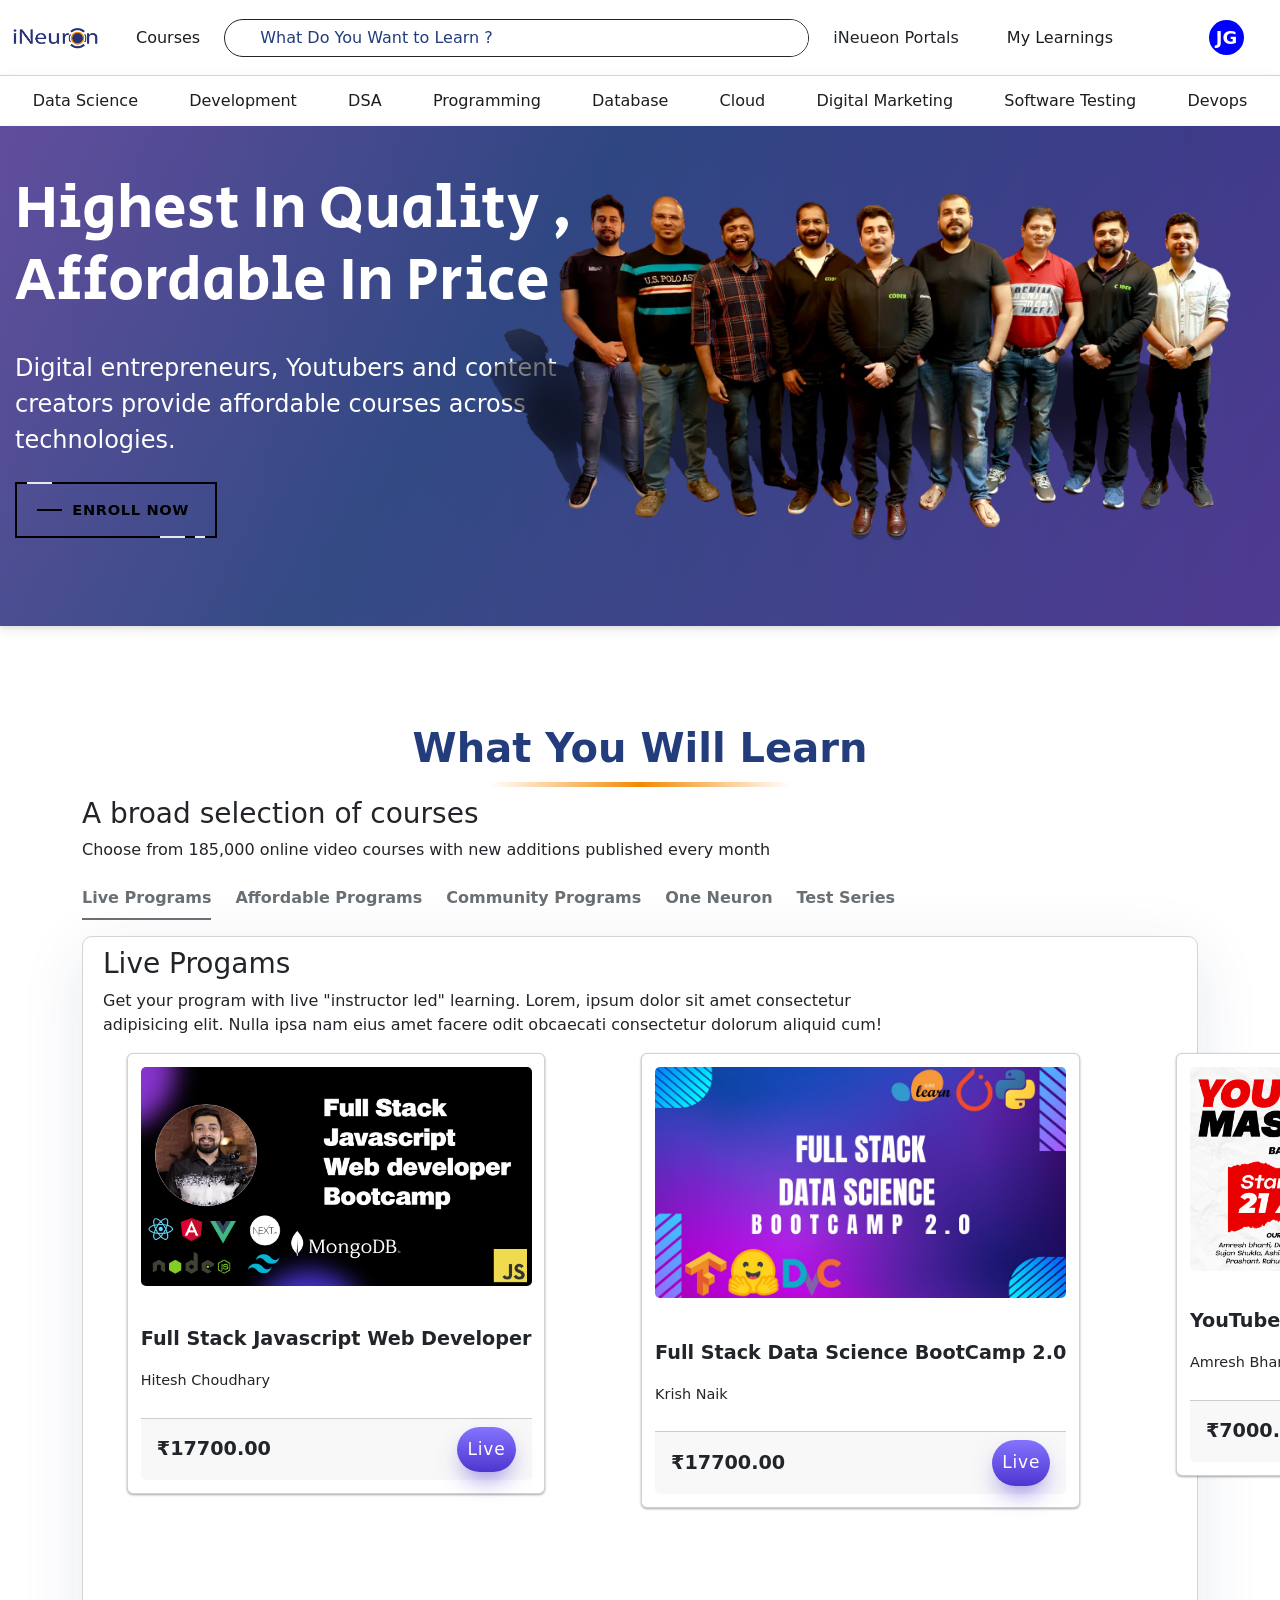
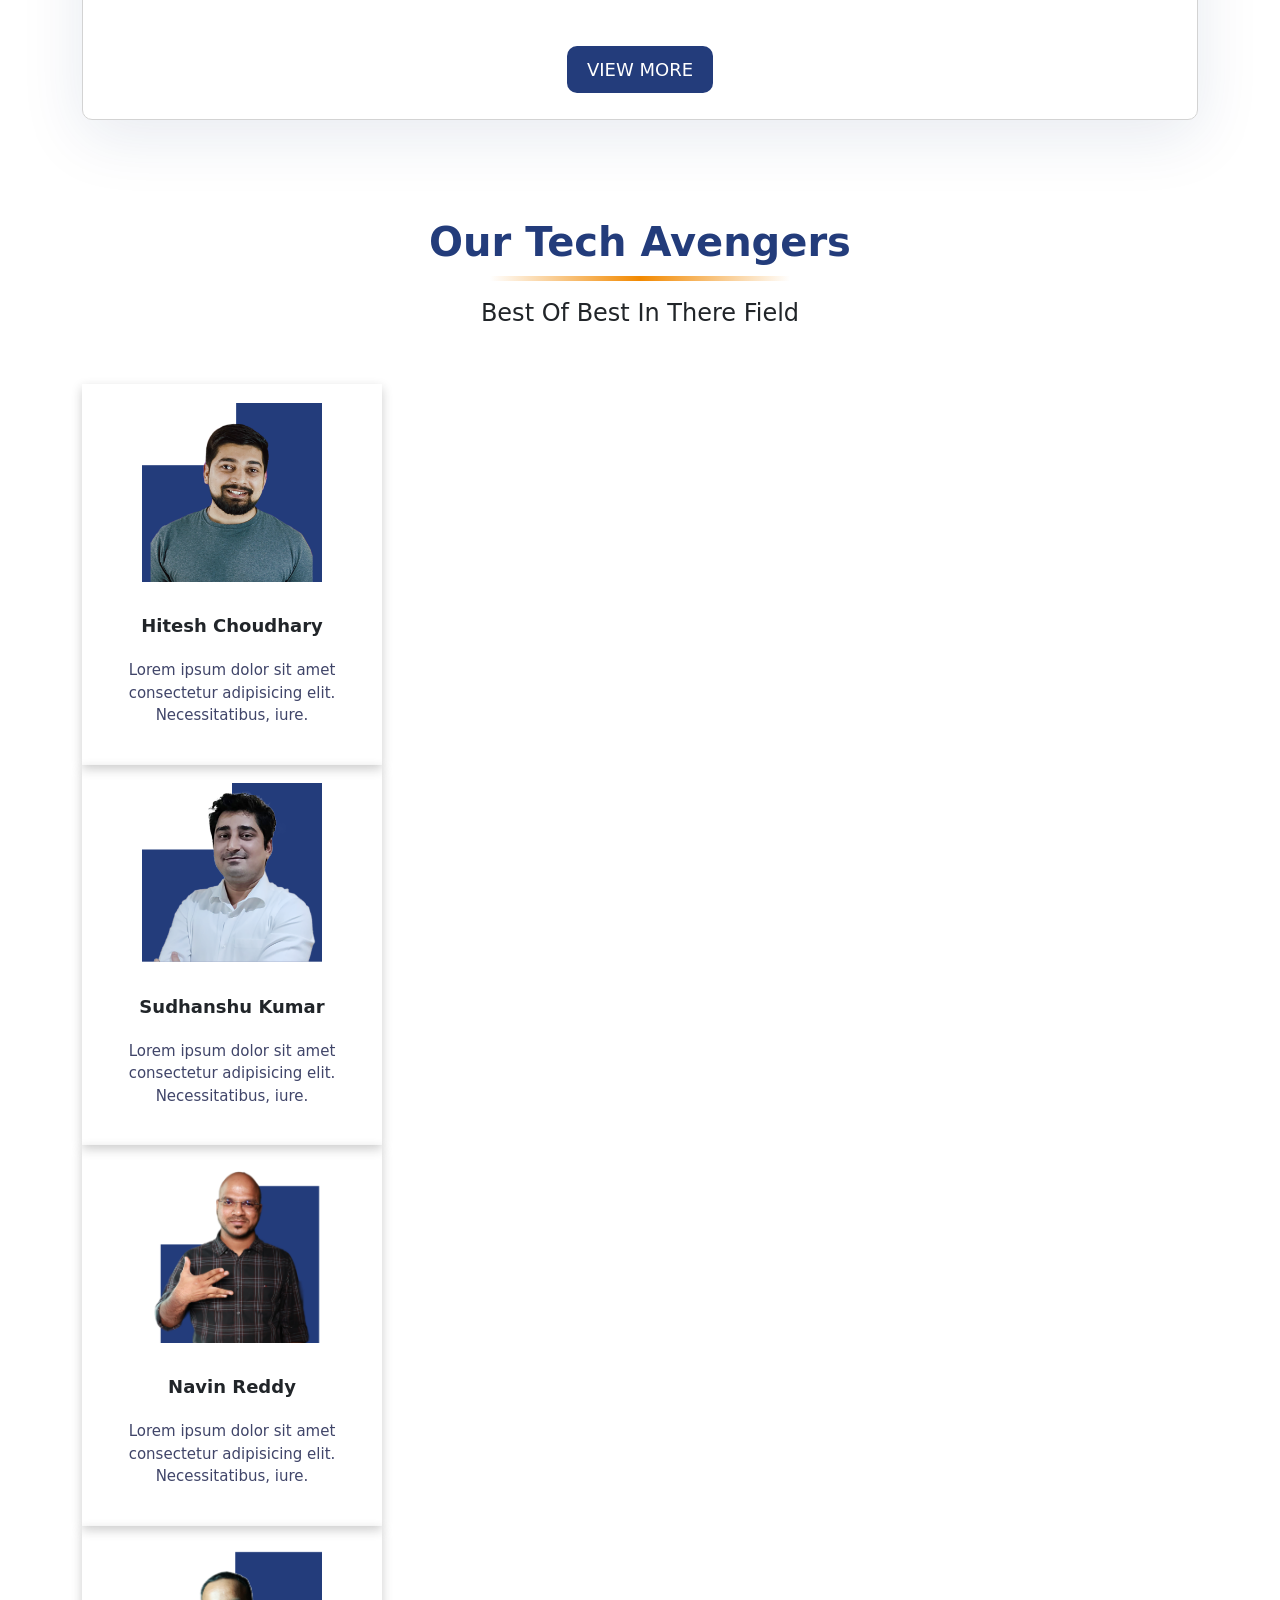
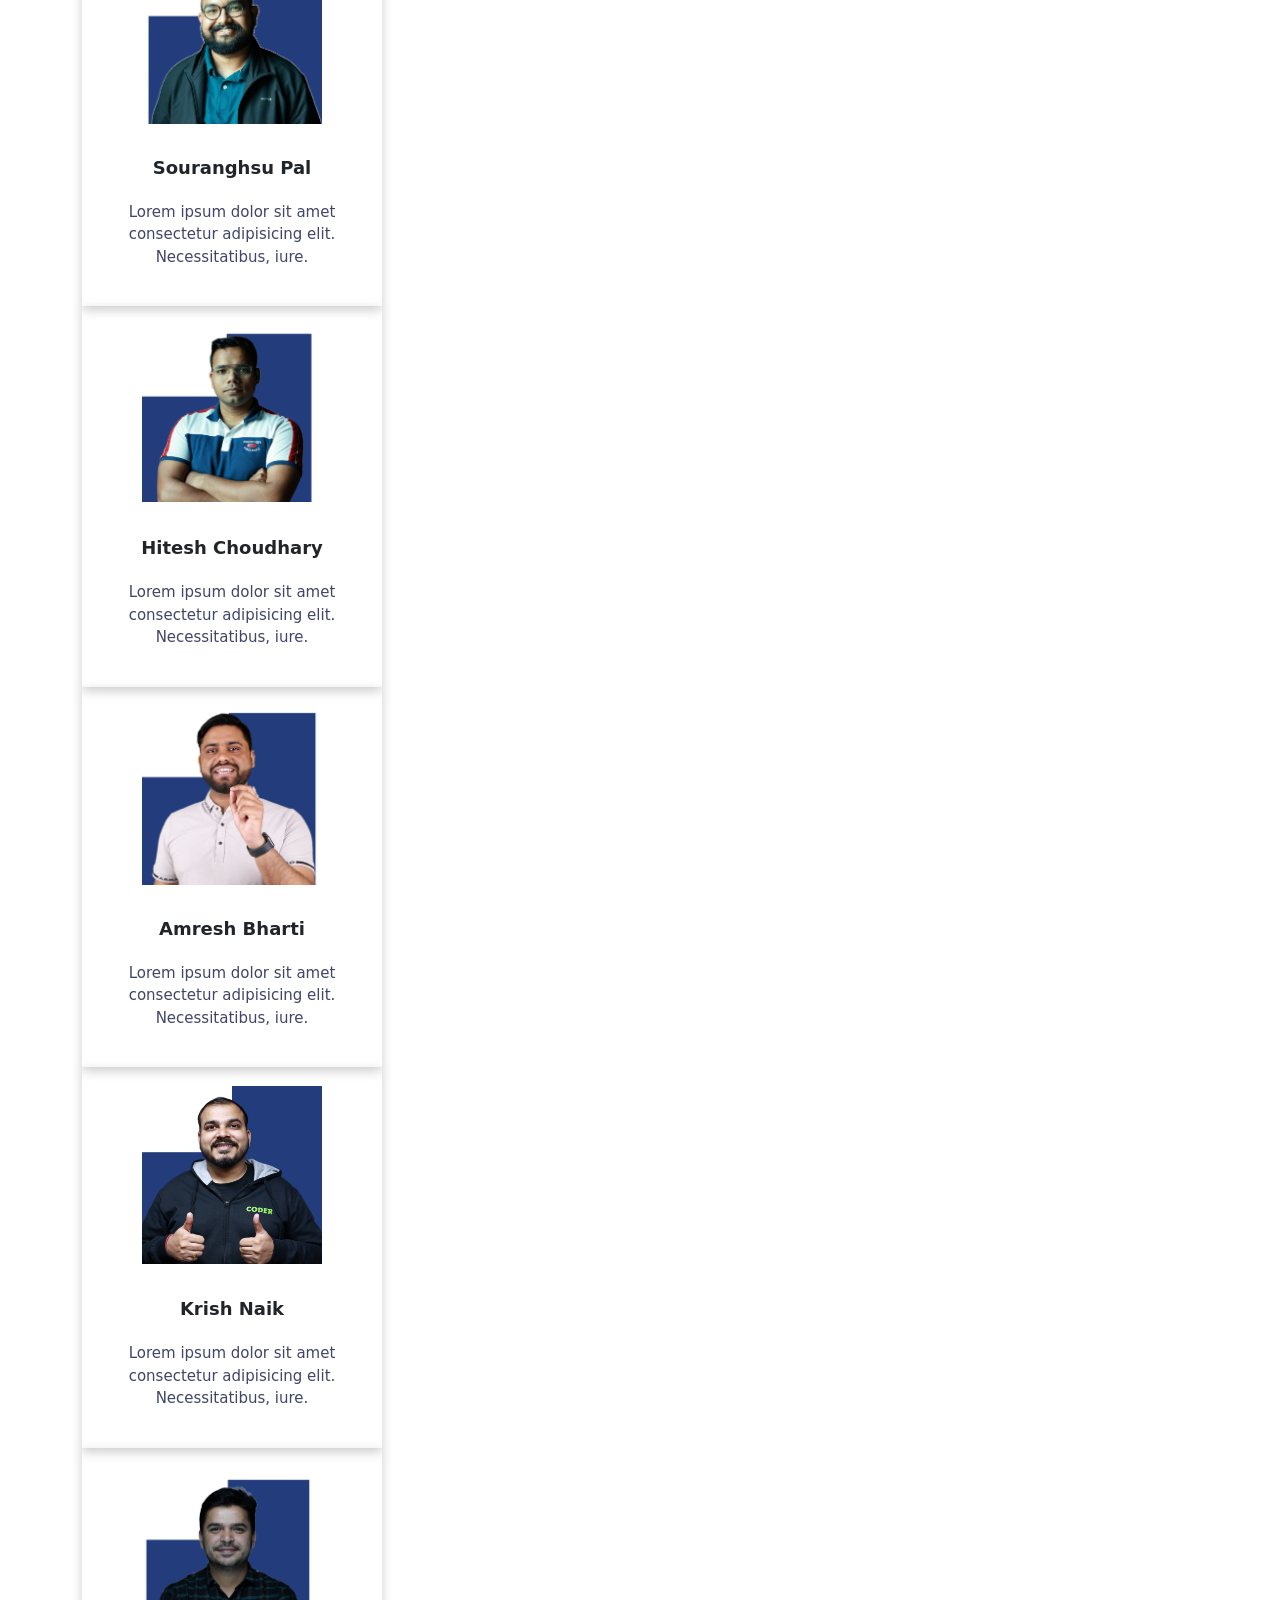
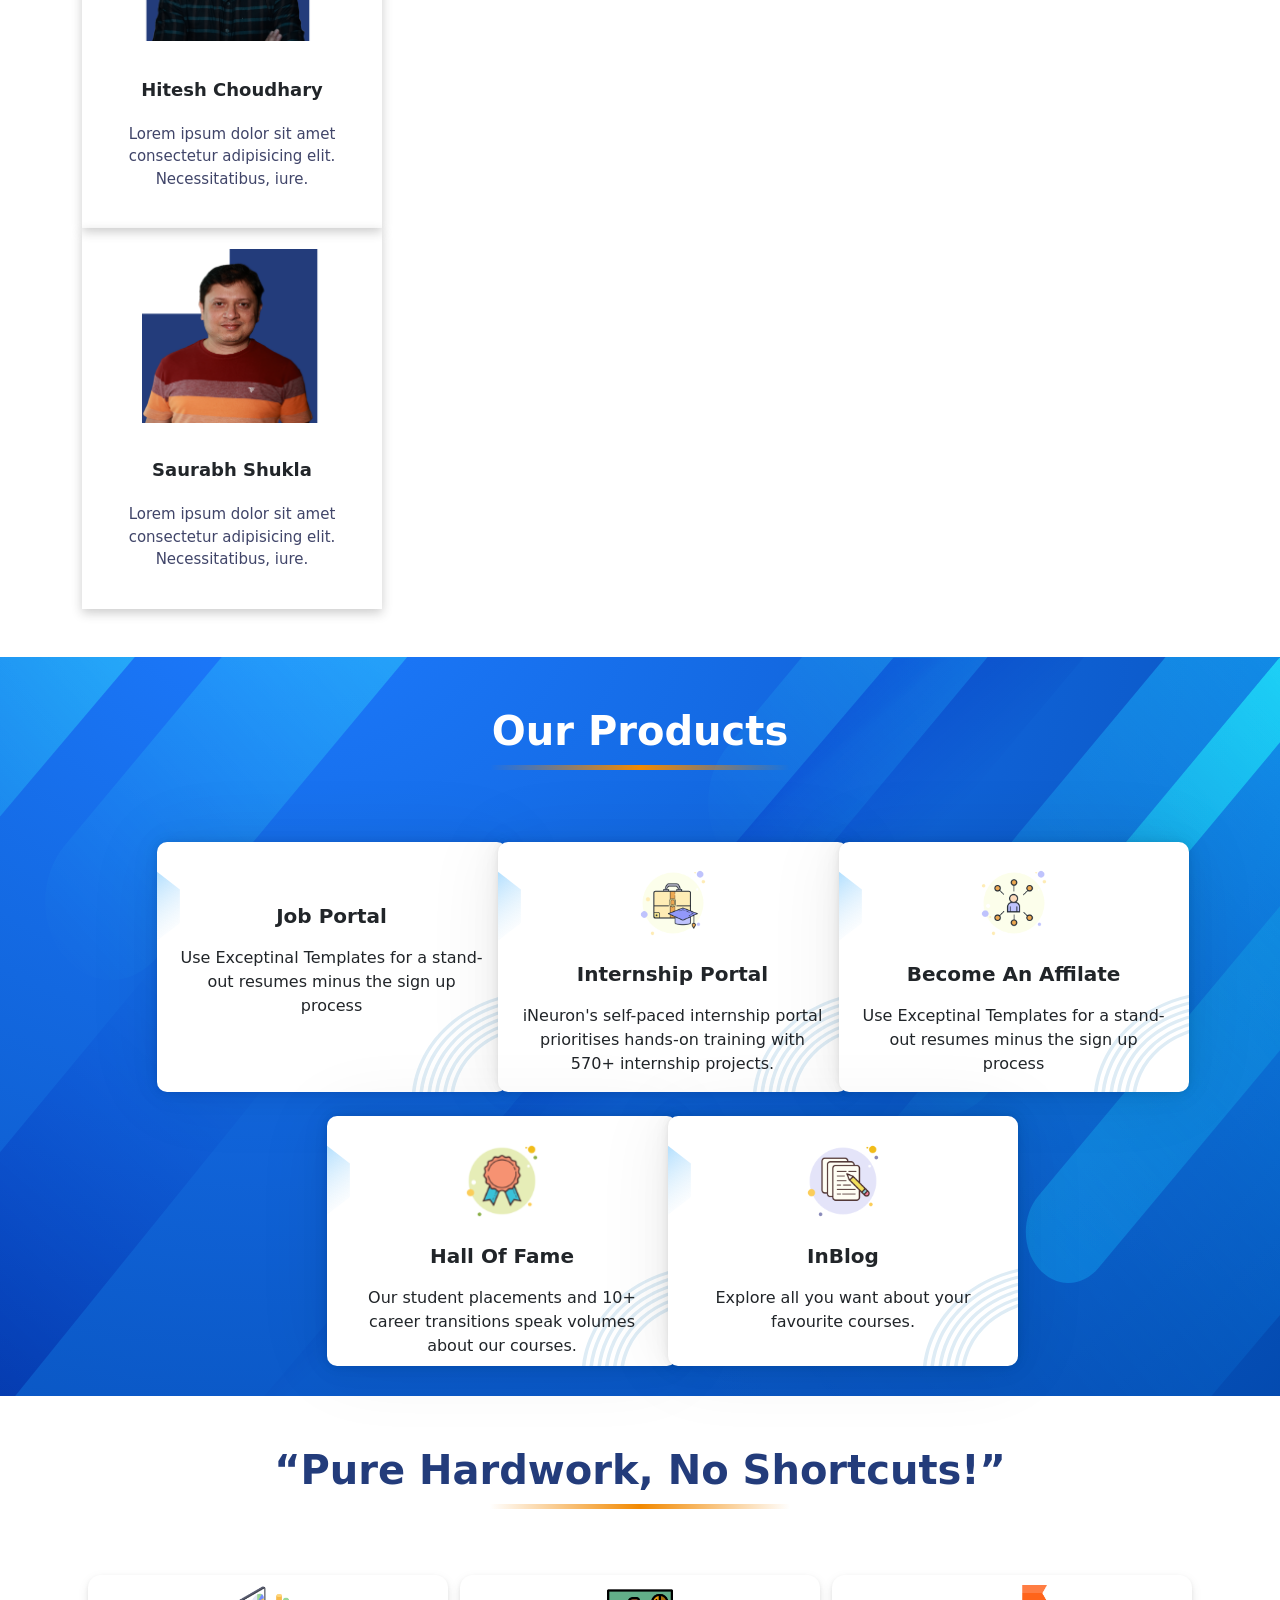
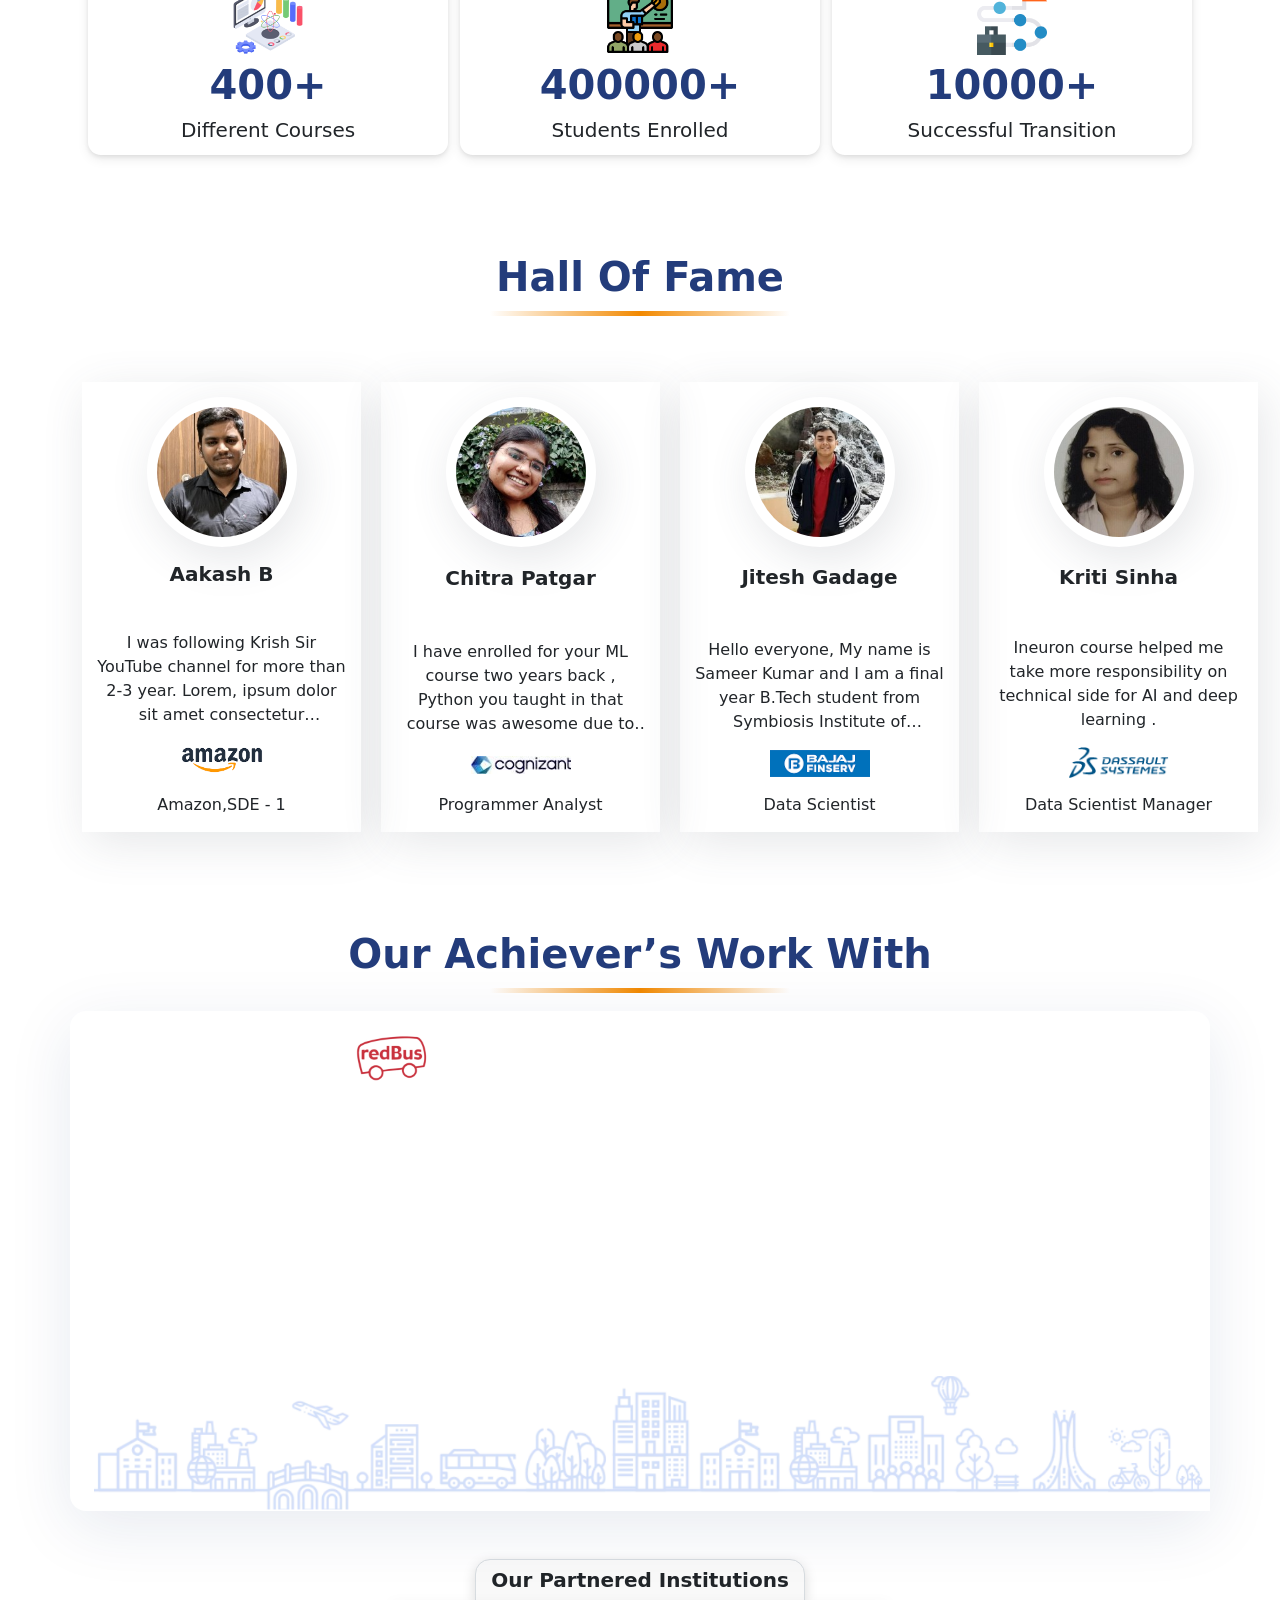
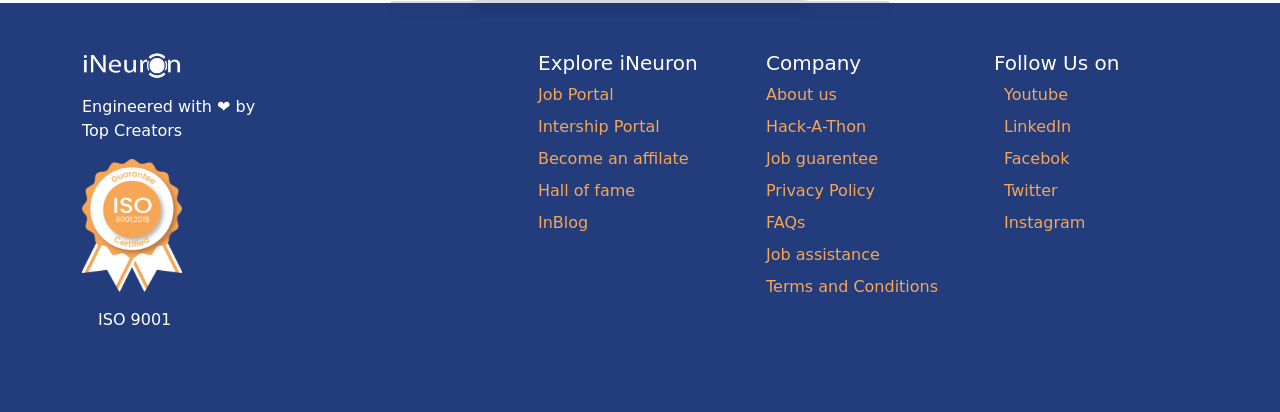
==== commit 10dde968: "style chnages" ====
--- a/index.html
+++ b/index.html
@@ -253,6 +253,22 @@
                                         <div
                                             class="mycourse-one  d-flex justify-content-between align-items-center gap-2 p-2">
                                             <a class="dropdown-item" href="http://">Job Portal</a>
+                                        </div>
+                                        <div
+                                            class="mycourse-one  d-flex justify-content-between align-items-center gap-2 p-2">
+                                            <a class="dropdown-item" href="http://">Internship Portal</a>
+                                        </div>
+                                        <div
+                                            class="mycourse-one  d-flex justify-content-between align-items-center gap-2 p-2">
+                                            <a class="dropdown-item" href="http://">Become an affilate</a>
+                                        </div>
+                                        <div
+                                            class="mycourse-one  d-flex justify-content-between align-items-center gap-2 p-2">
+                                            <a class="dropdown-item" href="http://">Hall of Fame</a>
+                                        </div>
+                                        <div
+                                            class="mycourse-one  d-flex justify-content-between align-items-center gap-2 p-2">
+                                            <a class="dropdown-item" href="http://">InBlog</a>
                                         </div>
 
                                     </div>
@@ -976,7 +992,7 @@
 
                                         <div class="course-cards-div affordable ">
                                             <div class="card">
-                                                <div class="card-img"><img src="./assets/affordable2.jpg" alt=""
+                                                <div class="card-img"><img src="./assets/affordable3.jpg" alt=""
                                                         class="card-img"></div>
                                                 <div class="card-info">
                                                     <p class="text-title">Full Stack Data Science BootCamp 2.0 </p>
@@ -1009,7 +1025,7 @@
                                             </div>
                                         </div>
 
-                                        <div class="course-cards-div affordable   p-3">
+                                        <div class="course-cards-div affordable  ">
                                             <div class="card">
                                                 <div class="card-img"><img src="./assets/affordable4.jpg" alt=""
                                                         class="card-img"></div>
@@ -1356,8 +1372,10 @@
                                     <div class="avenger-disc">
                                         Lorem ipsum dolor sit amet consectetur adipisicing elit. Necessitatibus, iure.
                                     </div>
-                                    <div class="avenger-social">
+                                    <div class="avenger-social d-flex justify-content-evenly">
                                         <i class="fa-brands fa-youtube "></i>
+                                        <i class="fa-brands fa-square-instagram"></i>
+                                        <i class="fa-brands fa-linkedin"></i>
                                     </div>
                                 </div>
 
@@ -1374,8 +1392,10 @@
                                     <div class="avenger-disc">
                                         Lorem ipsum dolor sit amet consectetur adipisicing elit. Necessitatibus, iure.
                                     </div>
-                                    <div class="avenger-social">
+                                    <div class="avenger-social d-flex justify-content-evenly">
                                         <i class="fa-brands fa-youtube "></i>
+                                        <i class="fa-brands fa-square-instagram"></i>
+                                        <i class="fa-brands fa-linkedin"></i>
                                     </div>
                                 </div>
 
@@ -1392,8 +1412,10 @@
                                     <div class="avenger-disc">
                                         Lorem ipsum dolor sit amet consectetur adipisicing elit. Necessitatibus, iure.
                                     </div>
-                                    <div class="avenger-social">
+                                    <div class="avenger-social d-flex justify-content-evenly">
                                         <i class="fa-brands fa-youtube "></i>
+                                        <i class="fa-brands fa-square-instagram"></i>
+                                        <i class="fa-brands fa-linkedin"></i>
                                     </div>
                                 </div>
 
@@ -1409,8 +1431,10 @@
                                     <div class="avenger-disc">
                                         Lorem ipsum dolor sit amet consectetur adipisicing elit. Necessitatibus, iure.
                                     </div>
-                                    <div class="avenger-social">
+                                    <div class="avenger-social d-flex justify-content-evenly">
                                         <i class="fa-brands fa-youtube "></i>
+                                        <i class="fa-brands fa-square-instagram"></i>
+                                        <i class="fa-brands fa-linkedin"></i>
                                     </div>
                                 </div>
 
@@ -1426,8 +1450,10 @@
                                     <div class="avenger-disc">
                                         Lorem ipsum dolor sit amet consectetur adipisicing elit. Necessitatibus, iure.
                                     </div>
-                                    <div class="avenger-social">
+                                    <div class="avenger-social d-flex justify-content-evenly">
                                         <i class="fa-brands fa-youtube "></i>
+                                        <i class="fa-brands fa-square-instagram"></i>
+                                        <i class="fa-brands fa-linkedin"></i>
                                     </div>
                                 </div>
 
@@ -1445,8 +1471,10 @@
                                     <div class="avenger-disc">
                                         Lorem ipsum dolor sit amet consectetur adipisicing elit. Necessitatibus, iure.
                                     </div>
-                                    <div class="avenger-social">
+                                    <div class="avenger-social d-flex justify-content-evenly">
                                         <i class="fa-brands fa-youtube "></i>
+                                        <i class="fa-brands fa-square-instagram"></i>
+                                        <i class="fa-brands fa-linkedin"></i>
                                     </div>
                                 </div>
                             </div>
@@ -1464,8 +1492,10 @@
                                         Lorem ipsum dolor sit amet consectetur adipisicing elit. Necessitatibus,
                                         iure.
                                     </div>
-                                    <div class="avenger-social">
+                                    <div class="avenger-social d-flex justify-content-evenly">
                                         <i class="fa-brands fa-youtube "></i>
+                                        <i class="fa-brands fa-square-instagram"></i>
+                                        <i class="fa-brands fa-linkedin"></i>
                                     </div>
                                 </div>
 
@@ -1482,8 +1512,10 @@
                                         Lorem ipsum dolor sit amet consectetur adipisicing elit. Necessitatibus,
                                         iure.
                                     </div>
-                                    <div class="avenger-social">
+                                    <div class="avenger-social d-flex justify-content-evenly">
                                         <i class="fa-brands fa-youtube "></i>
+                                        <i class="fa-brands fa-square-instagram"></i>
+                                        <i class="fa-brands fa-linkedin"></i>
                                     </div>
                                 </div>
 
@@ -1501,8 +1533,10 @@
                                         Lorem ipsum dolor sit amet consectetur adipisicing elit. Necessitatibus,
                                         iure.
                                     </div>
-                                    <div class="avenger-social">
+                                    <div class="avenger-social d-flex justify-content-evenly">
                                         <i class="fa-brands fa-youtube "></i>
+                                        <i class="fa-brands fa-square-instagram"></i>
+                                        <i class="fa-brands fa-linkedin"></i>
                                     </div>
                                 </div>
 
@@ -1626,7 +1660,7 @@
                                     </div>
                                 </div>
                             </div>
-                            <div class="header-cards  p-3 ">
+                            <div class="header-cards   ">
                                 <div
                                     class="header-card-wrapper d-flex flex-column justify-content-center align-items-center text-center">
                                     <div class="head-card-imgdiv">
@@ -1639,7 +1673,7 @@
                                     </div>
                                 </div>
                             </div>
-                            <div class="header-cards  p-3 ">
+                            <div class="header-cards   ">
                                 <div
                                     class="header-card-wrapper d-flex flex-column justify-content-center align-items-center text-center">
                                     <div class="head-card-imgdiv">
--- a/css/style.css
+++ b/css/style.css
@@ -222,6 +222,7 @@
 
 .first-couse.d-flex {
   width: 300px;
+  text-transform: uppercase;
 }
 
 .course-column-one:not(:last-child) {
